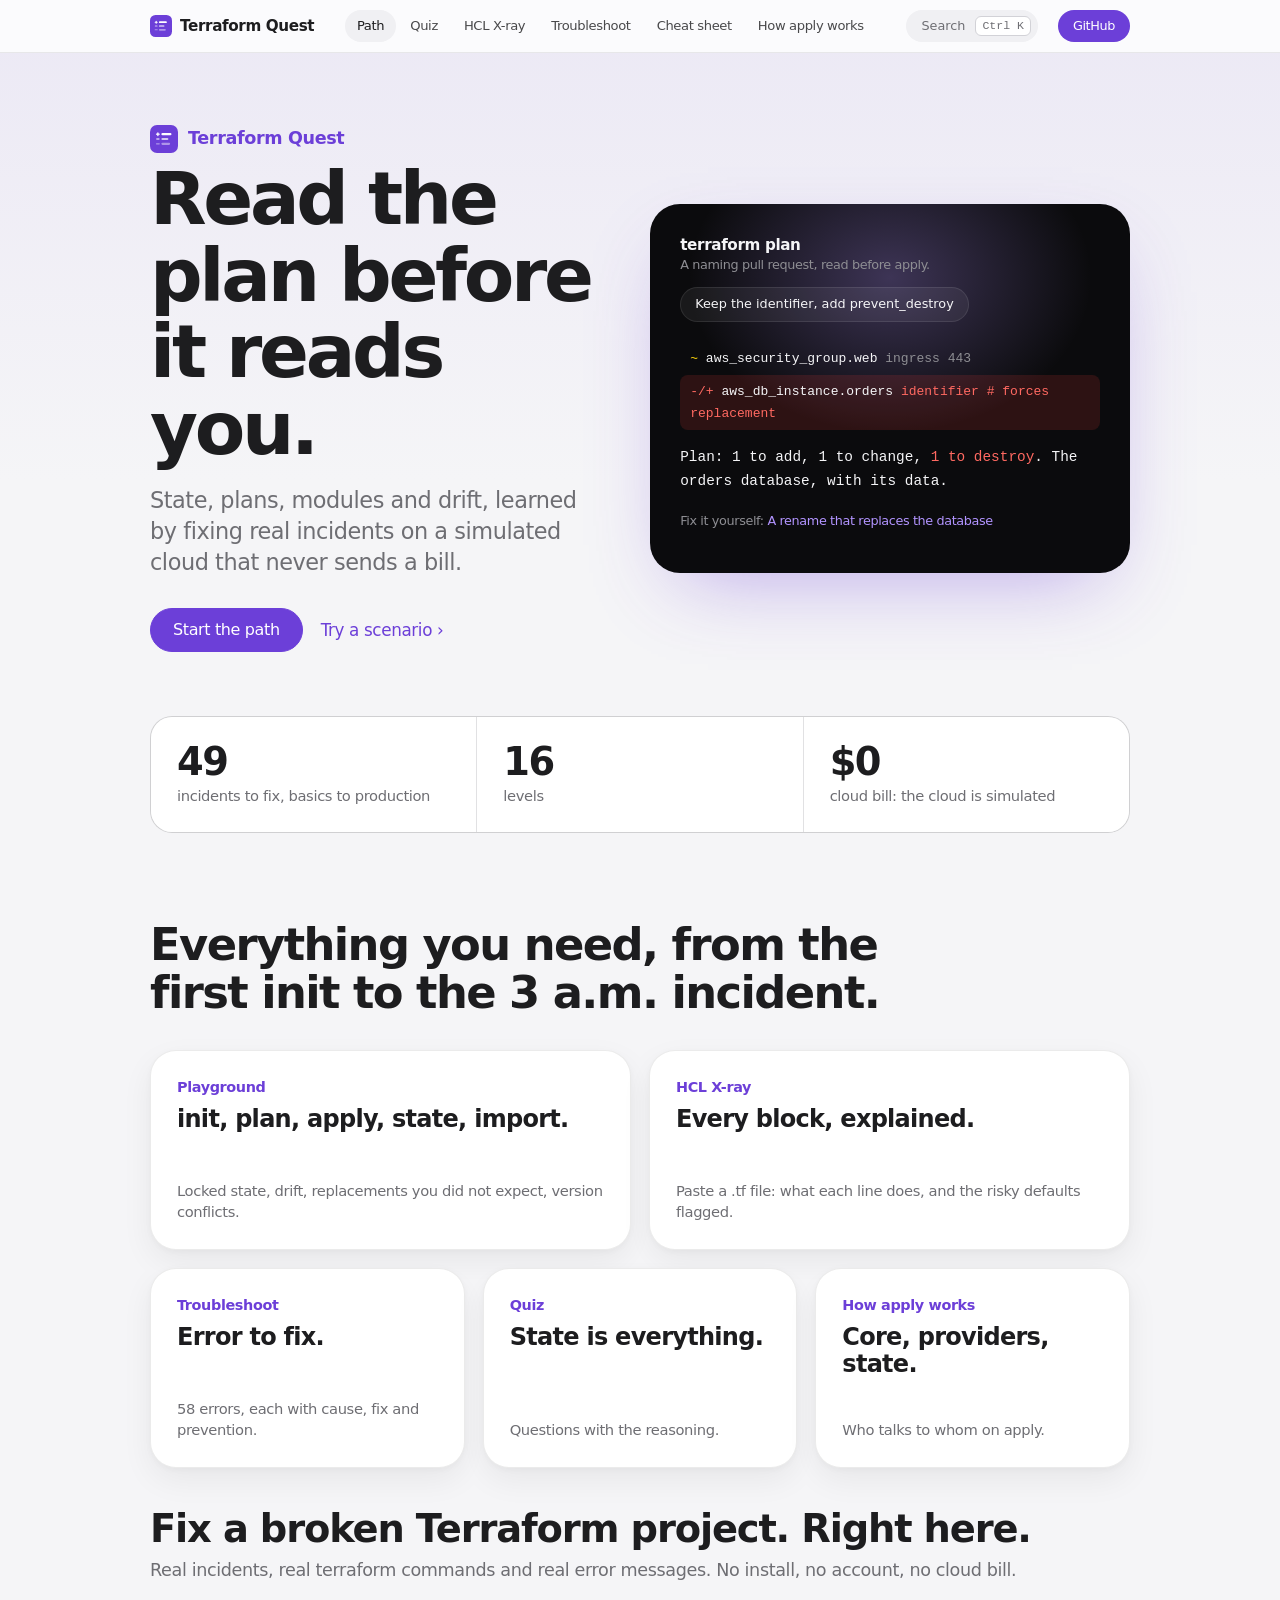
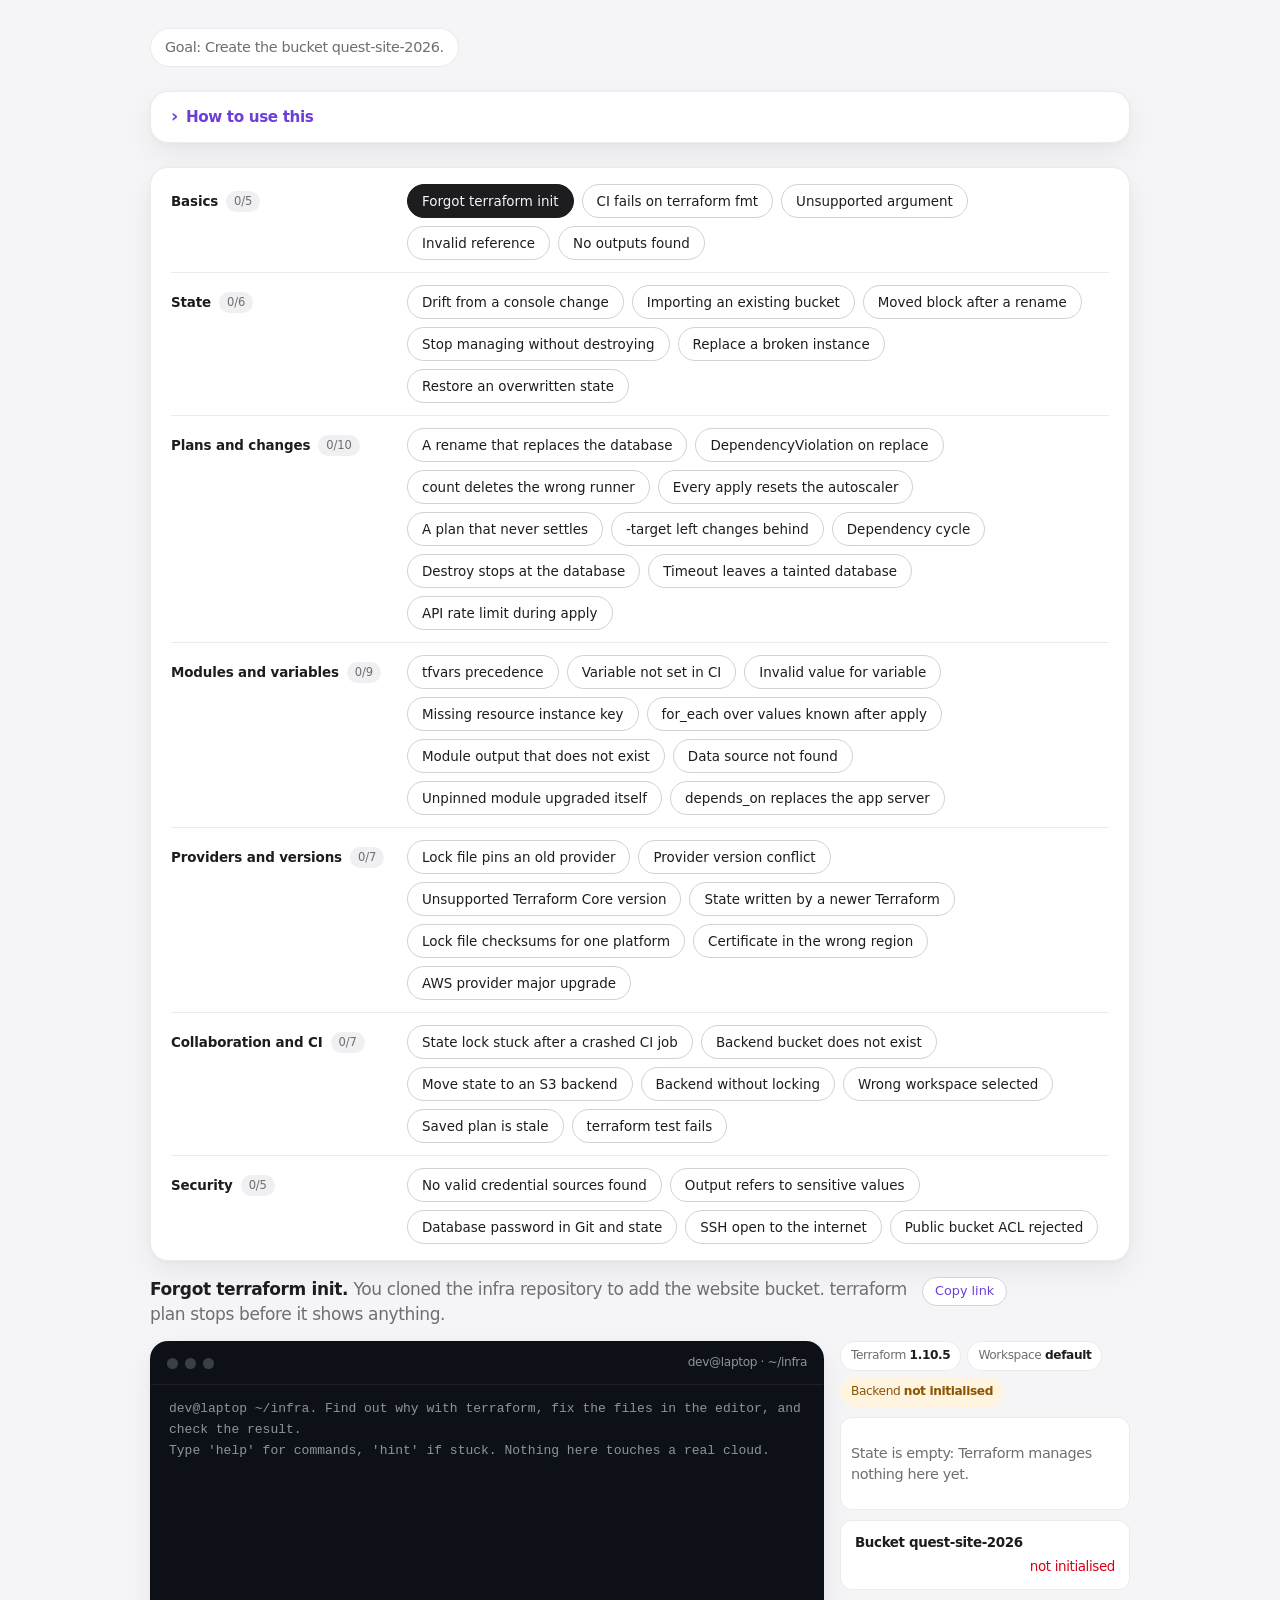
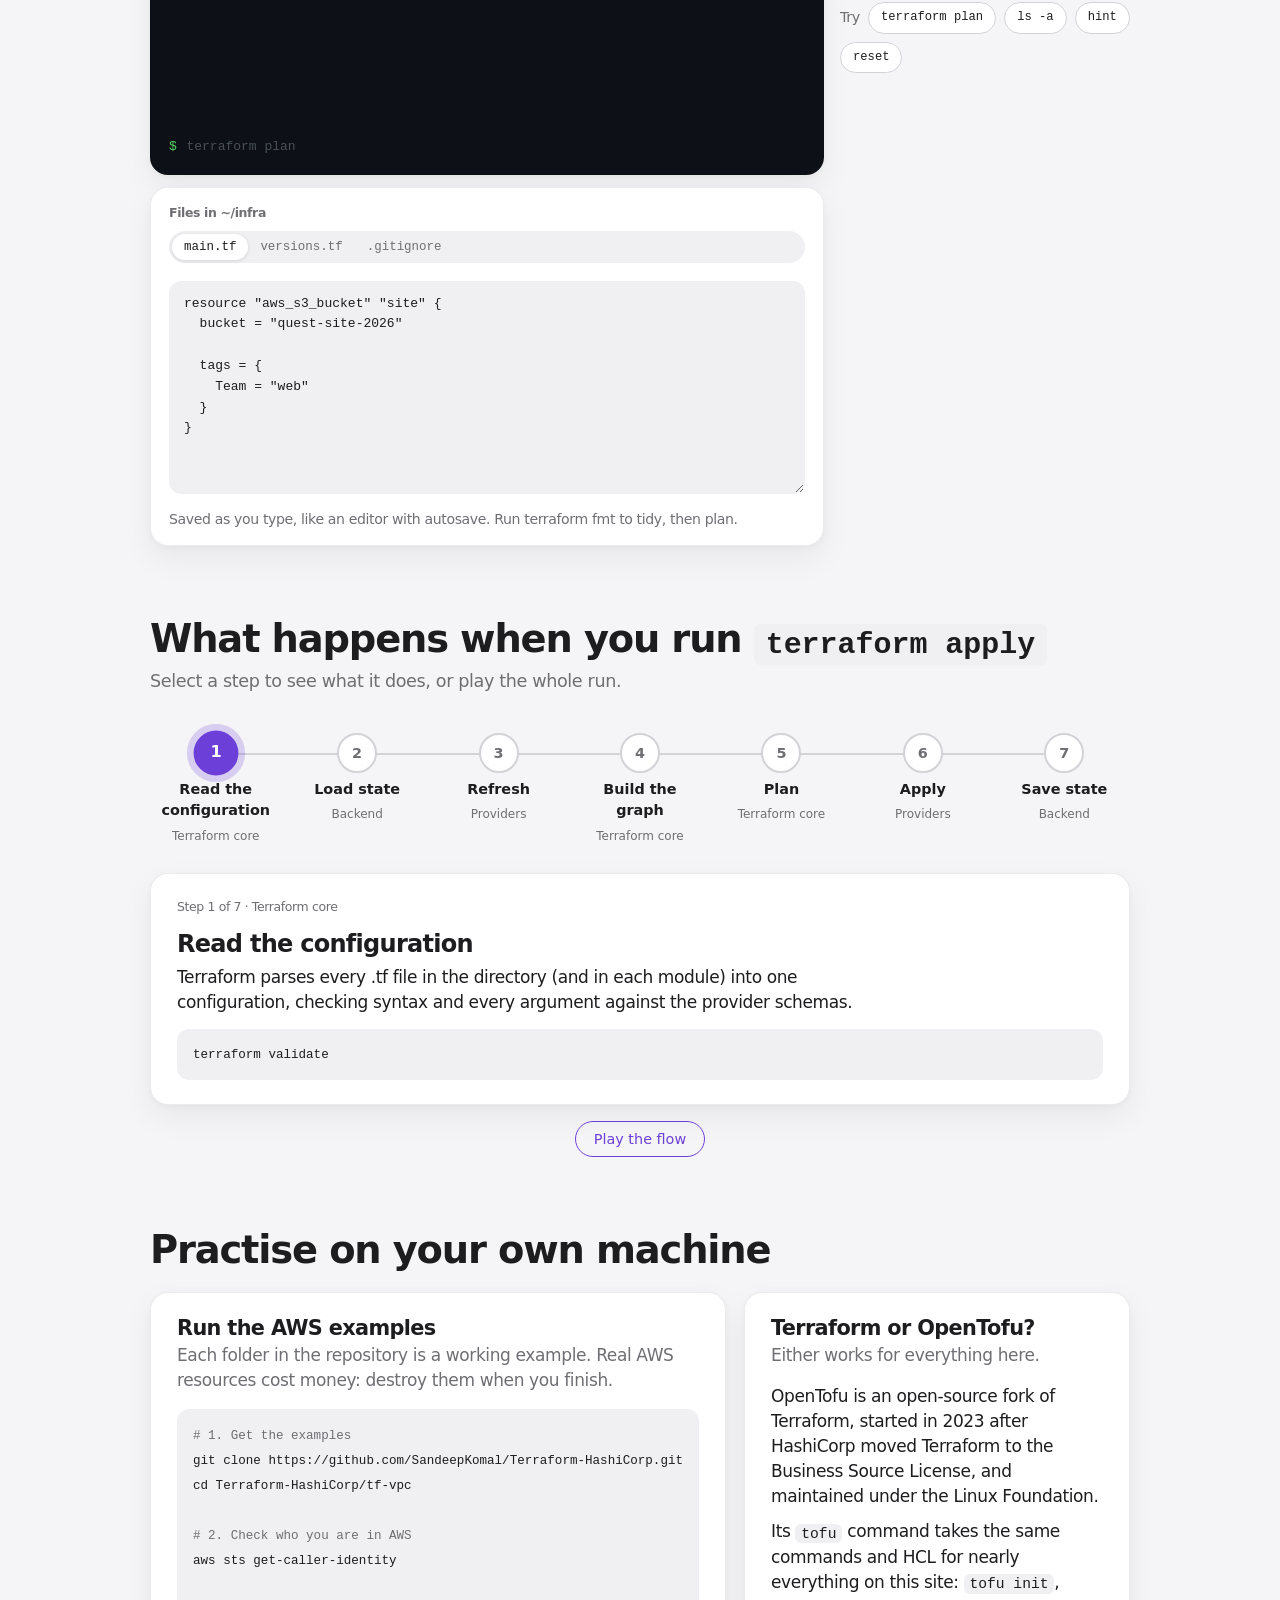
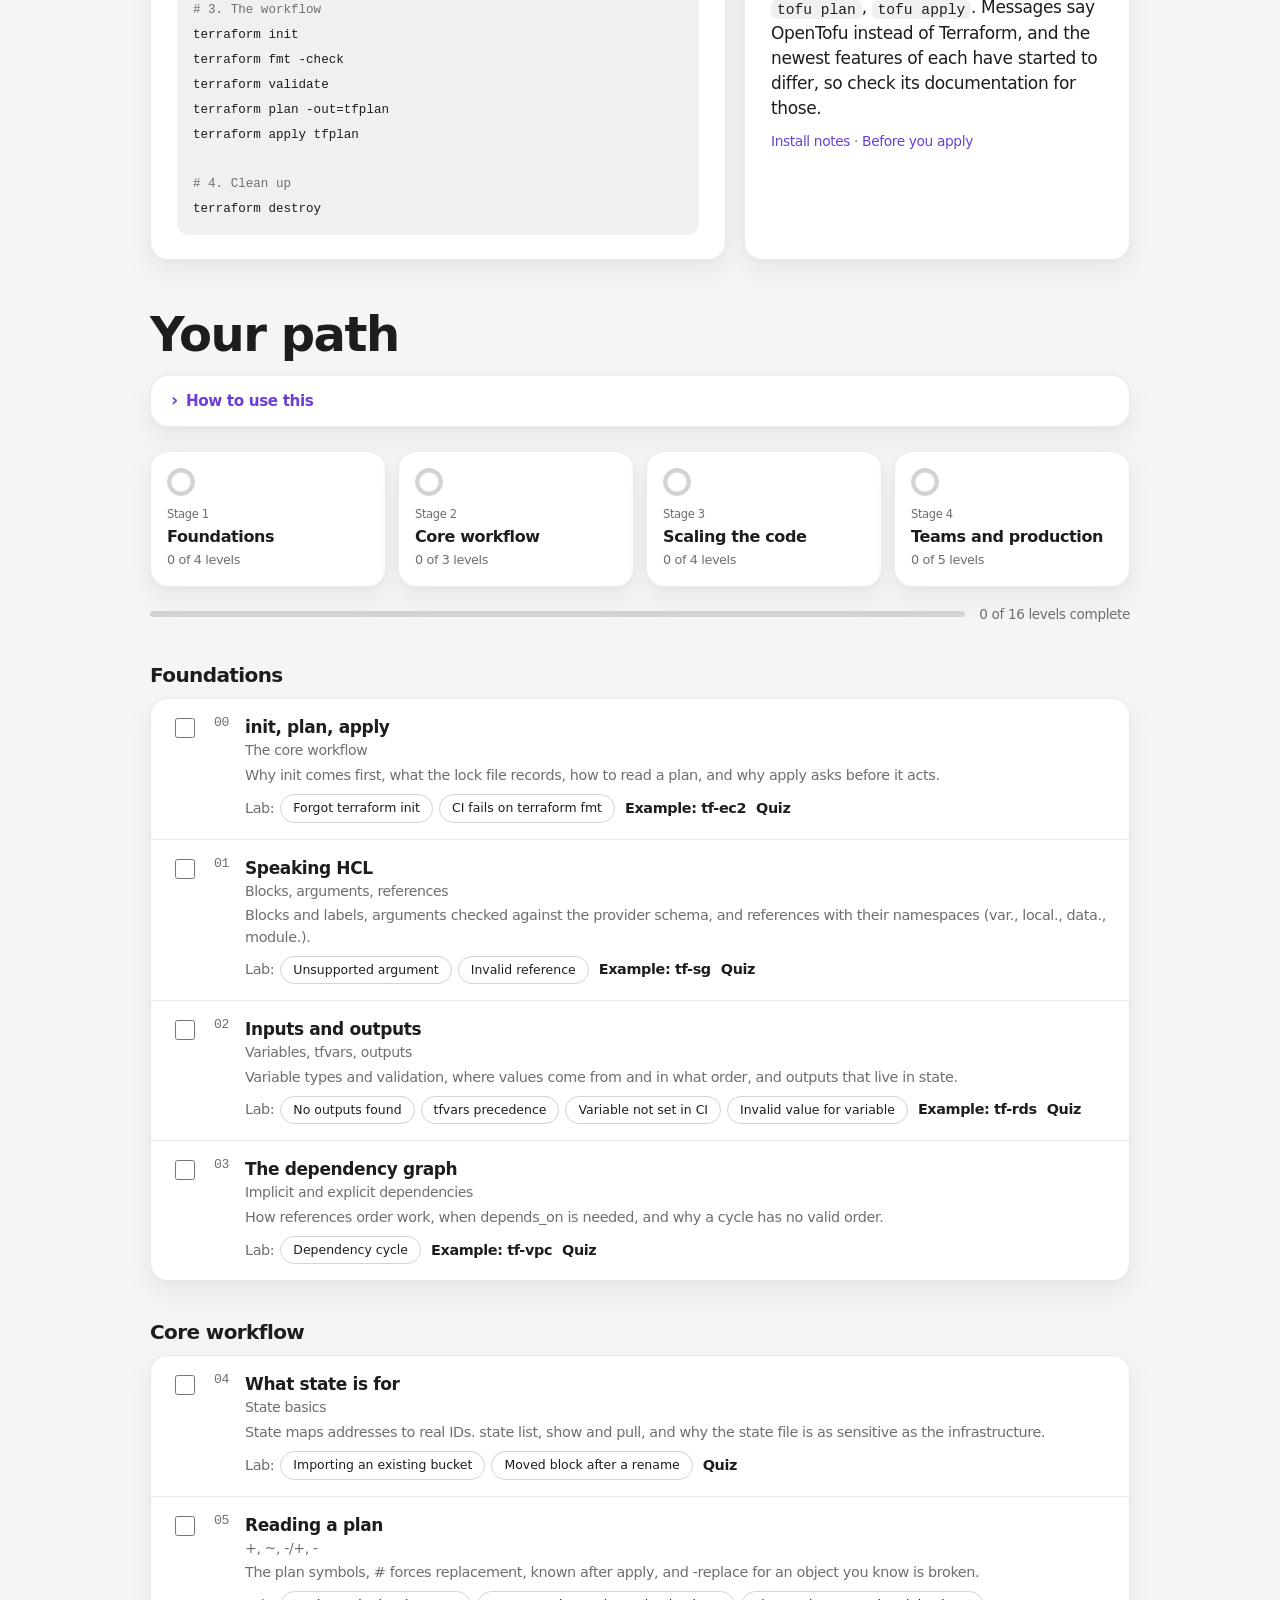
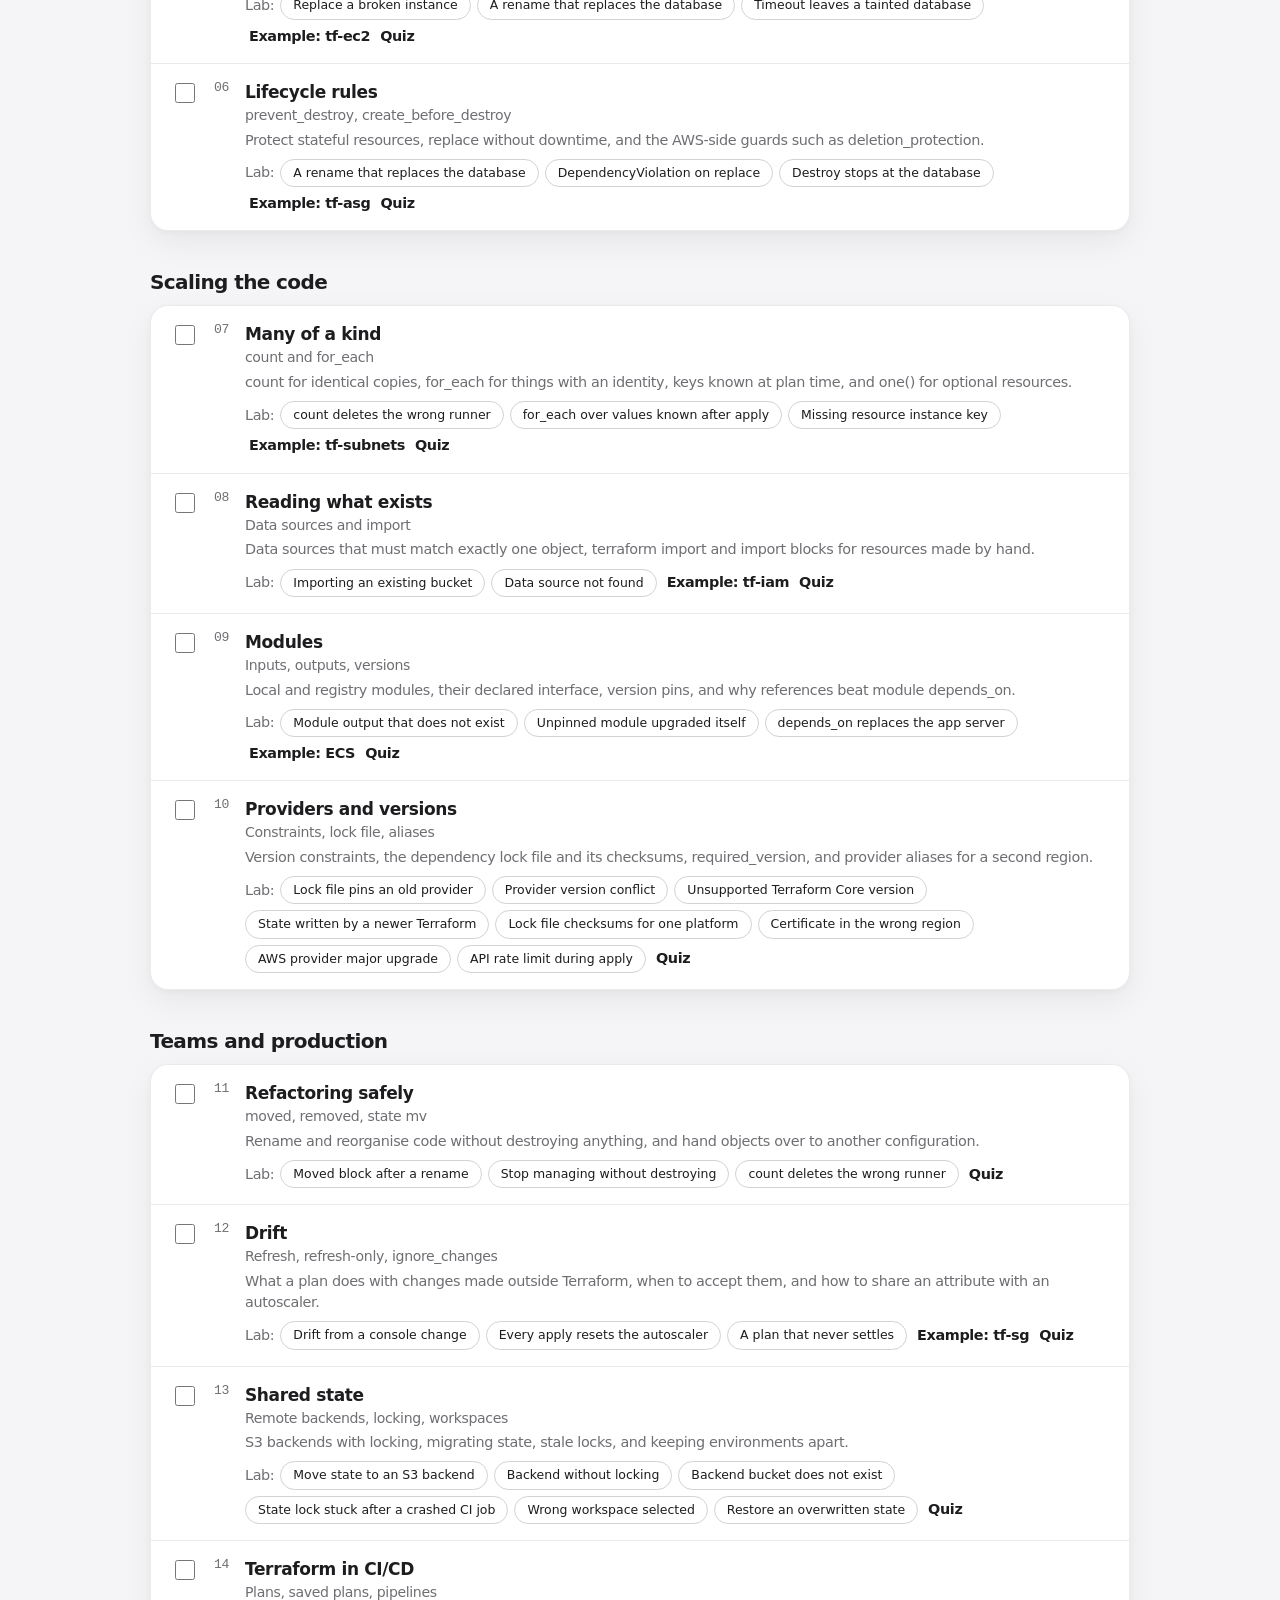
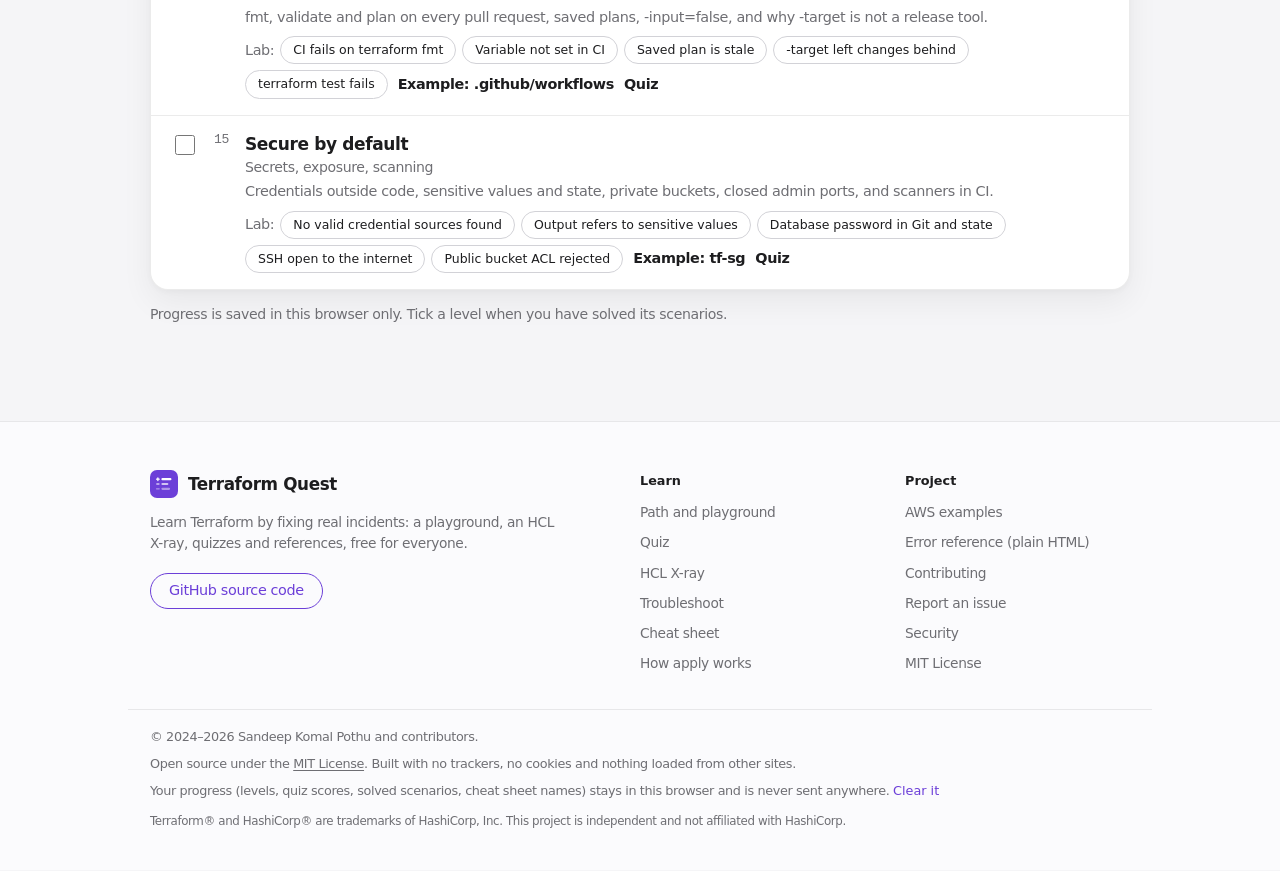
==== site/index.html @ 2a7e4e4a "Name the last section after what it shows The section explains how the tool runs, not a software arc" ====
<!doctype html>
<html lang="en">
<head>
  <meta charset="utf-8">
  <meta name="viewport" content="width=device-width, initial-scale=1">
  <meta http-equiv="Content-Security-Policy" content="default-src 'self'; script-src 'self'; style-src 'self'; img-src 'self' data:; connect-src 'none'; base-uri 'none'; form-action 'none'">
  <meta name="description" content="Learn Terraform by fixing it: 49 real incidents in a browser playground (state locks, drift, replacements, imports, modules, provider versions, security), an HCL X-ray, a troubleshooting reference for every common error, quizzes and a cheat sheet. Free, no account.">
  <meta property="og:type" content="website">
  <meta property="og:title" content="Terraform Quest: learn Terraform by fixing it">
  <meta property="og:description" content="Real Terraform incidents in your browser, an HCL X-ray, and a reference for every common Terraform error. Free and open source.">
  <meta property="og:url" content="https://sandeepkomal.github.io/Terraform-HashiCorp/">
  <link rel="canonical" href="https://sandeepkomal.github.io/Terraform-HashiCorp/">
  <title>Terraform Quest</title>
  <link rel="stylesheet" href="style.css">
  <link rel="icon" href="logo.svg" type="image/svg+xml">
</head>
<body>
  <a class="skip" href="#main">Skip to content</a>
  <header class="top">
    <div class="wrap top-inner">
      <a class="brand" href="#path" aria-label="Terraform Quest home">
        <img src="logo.svg" alt="" width="22" height="22">
        Terraform Quest
      </a>
      <nav aria-label="Sections">
        <a href="#path" data-tab="path">Path</a>
        <a href="#quiz" data-tab="quiz">Quiz</a>
        <a href="#xray" data-tab="xray">HCL X-ray</a>
        <a href="#doctor" data-tab="doctor">Troubleshoot</a>
        <a href="#cheats" data-tab="cheats">Cheat sheet</a>
        <a href="#arch" data-tab="arch">How apply works</a>
      </nav>
      <button type="button" class="kbd-btn" id="palette-open" aria-label="Search the site (Ctrl+K)"><span>Search</span><kbd id="palette-key">Ctrl K</kbd></button>
      <a class="gh" id="gh-link" href="#">GitHub</a>
    </div>
  </header>

  <main id="main" class="wrap">
    <section id="tab-path" class="tab">
      <div class="hero">
        <div class="hero-text">
          <p class="eyebrow"><img src="logo.svg" alt="" width="28" height="28">Terraform Quest</p>
          <h1>Read the plan before it reads you.</h1>
          <p class="sub">State, plans, modules and drift, learned by fixing real incidents on a simulated cloud that never sends a bill.</p>
          <div class="ctas">
            <a class="pill primary" href="#path-title" id="cta-path">Start the path</a>
            <a class="link-more" href="#play/noinit" id="cta-play">Try a scenario</a>
          </div>
        </div>
        <figure class="stage" id="signature" aria-label="A plan that would replace a database, and the fix"></figure>
      </div>
      <div class="stats" id="stats"></div>

      <section class="bento-block" aria-labelledby="bento-title">
        <h2 id="bento-title">Everything you need, from the first init to the 3 a.m. incident.</h2>
        <div class="bento" id="bento"></div>
      </section>

      <section class="playground" aria-labelledby="pg-title">
        <div class="pg-head">
          <div>
            <h2 id="pg-title" class="section-title">Fix a broken Terraform project. Right here.</h2>
            <p class="section-sub">Real incidents, real terraform commands and real error messages. No install, no account, no cloud bill.</p>
          </div>
          <p id="pg-goal" class="pg-goal" aria-live="polite"></p>
        </div>
        <div class="guide-slot" data-guide="playground"></div>
        <div class="pg-scenarios" id="pg-scenarios" role="group" aria-label="Scenario"></div>
        <div class="pg-title-row"><p class="pg-story" id="pg-story"></p><button type="button" class="copy-link" id="pg-copy">Copy link</button></div>
        <div class="pg-body">
          <div class="pg-main">
            <div class="pg-term" id="pg-term">
              <div class="pg-bar" aria-hidden="true"><span></span><span></span><span></span><em>dev@laptop · ~/infra</em></div>
              <div class="pg-out" id="pg-out" role="log" aria-live="polite" aria-label="Terminal output"></div>
              <form class="pg-form" id="pg-form" autocomplete="off">
                <span aria-hidden="true">$</span>
                <input id="pg-input" type="text" spellcheck="false" autocapitalize="off" aria-label="Type a terraform command" placeholder="terraform plan">
              </form>
            </div>
            <div class="pg-editor card" id="pg-editor" aria-label="Files"></div>
          </div>
          <div class="pg-side">
            <div class="pg-map" id="pg-map" aria-label="State and the real objects"></div>
            <div class="pg-try" id="pg-try"></div>
          </div>
        </div>
      </section>

      <section class="flow-block" aria-labelledby="flow-title">
        <h2 id="flow-title" class="section-title">What happens when you run <code>terraform apply</code></h2>
        <p class="section-sub">Select a step to see what it does, or play the whole run.</p>
        <ol id="flow" class="flow" aria-label="Apply flow"></ol>
        <div class="flow-detail card" id="flow-detail" aria-live="polite"></div>
        <div class="flow-controls">
          <button type="button" class="pill small-pill" id="flow-play">Play the flow</button>
        </div>
      </section>

      <section aria-labelledby="start-title" class="start-block">
        <h2 id="start-title" class="section-title">Practise on your own machine</h2>
        <div class="start-grid">
          <div class="card">
            <h3>Run the AWS examples</h3>
            <p class="muted">Each folder in the repository is a working example. Real AWS resources cost money: destroy them when you finish.</p>
            <pre class="start"><code><span class="cm"># 1. Get the examples</span>
git clone https://github.com/SandeepKomal/Terraform-HashiCorp.git
cd Terraform-HashiCorp/tf-vpc

<span class="cm"># 2. Check who you are in AWS</span>
aws sts get-caller-identity

<span class="cm"># 3. The workflow</span>
terraform init
terraform fmt -check
terraform validate
terraform plan -out=tfplan
terraform apply tfplan

<span class="cm"># 4. Clean up</span>
terraform destroy</code></pre>
          </div>
          <div class="card tofu">
            <h3>Terraform or OpenTofu?</h3>
            <p class="muted">Either works for everything here.</p>
            <p>OpenTofu is an open-source fork of Terraform, started in 2023 after HashiCorp moved Terraform to the Business Source License, and maintained under the Linux Foundation.</p>
            <p>Its <code>tofu</code> command takes the same commands and HCL for nearly everything on this site: <code>tofu init</code>, <code>tofu plan</code>, <code>tofu apply</code>. Messages say OpenTofu instead of Terraform, and the newest features of each have started to differ, so check its documentation for those.</p>
            <p class="start-note"><a data-repo="/blob/main/Terraform_installation.txt" href="#">Install notes</a> · <a data-repo="/blob/main/SECURITY.md" href="#">Before you apply</a></p>
          </div>
        </div>
      </section>

      <h2 class="section-title" id="path-title">Your path</h2>
      <div class="guide-slot" data-guide="path"></div>
      <div class="stages" id="stages" role="list"></div>
      <div class="progress-row">
        <div class="bar" role="progressbar" aria-label="Levels complete" aria-valuemin="0" aria-valuemax="16" id="bar"><span id="bar-fill"></span></div>
        <span id="bar-text"></span>
      </div>
      <div id="levels"></div>
      <p class="note">Progress is saved in this browser only. Tick a level when you have solved its scenarios.</p>
    </section>

    <section id="tab-quiz" class="tab" hidden>
      <h2>Quiz</h2>
      <p class="lede">Scenario questions for every level, from the first init to production. You see right or wrong as soon as you answer, with the reasoning.</p>
      <div class="guide-slot" data-guide="quiz"></div>
      <label class="field">Practise
        <select id="quiz-level"></select>
      </label>
      <button type="button" class="pill small-pill quiz-again" id="quiz-again">Start again with new order</button>
      <div id="quiz-list"></div>
    </section>

    <section id="tab-xray" class="tab" hidden>
      <h2>HCL X-ray</h2>
      <p class="lede">Paste a .tf file to see what every block and argument does, which settings are risky, and what is missing. Or open one of this repository's own.</p>
      <div class="guide-slot" data-guide="xray"></div>
      <div class="seg" id="xray-pick" role="tablist" aria-label="File"></div>
      <div class="xray-paste card" id="xray-edit" hidden>
        <label for="xray-input" class="xray-paste-label">Paste a .tf file</label>
        <textarea id="xray-input" rows="12" spellcheck="false" autocapitalize="off" placeholder="resource &quot;aws_s3_bucket&quot; &quot;logs&quot; {&#10;  bucket = &quot;my-logs&quot;&#10;}"></textarea>
        <p id="xray-error" class="xray-warn" hidden></p>
        <div class="xray-paste-actions">
          <button type="button" class="pill primary small-pill" id="xray-go">Explain</button>
          <button type="button" class="pill small-pill" id="xray-example">Load an example</button>
          <span class="note">Ctrl+Enter explains. Everything stays in your browser; do not paste real secrets.</span>
        </div>
      </div>
      <div class="xray-paste card" id="xray-result" hidden>
        <div class="xray-result-bar">
          <div>
            <p class="xray-result-title" id="xray-summary"></p>
            <p class="note">Select any line to see what it does. Lines marked in amber are worth a second look.</p>
          </div>
          <div class="xray-result-actions" id="xray-actions">
            <button type="button" class="pill small-pill" id="xray-edit-btn">Edit</button>
            <button type="button" class="pill small-pill" id="xray-clear">Clear</button>
          </div>
        </div>
        <div id="xray-review" aria-live="polite"></div>
      </div>
      <div class="xray" id="xray-view" hidden>
        <ol id="xray-lines" class="code" aria-label="File lines"></ol>
        <aside id="xray-note" class="card" aria-live="polite"><p class="muted">Pick a line on the left.</p></aside>
      </div>
    </section>

    <section id="tab-doctor" class="tab" hidden>
      <h2>Troubleshooting reference</h2>
      <p class="lede">Paste the error Terraform printed, or search by word. Each entry gives the exact message, what it means, the causes, how to confirm, the fix, how to prevent it, and a scenario to practise in.</p>
      <div class="guide-slot" data-guide="doctor"></div>
      <label class="doctor-search">Paste an error, or search symptoms and words
        <textarea id="doctor-q" rows="2" spellcheck="false" autocapitalize="off" placeholder="Error: Error acquiring the state lock"></textarea>
      </label>
      <div id="doctor-hits" class="doctor-hits"></div>
      <div id="doctor-list" class="doctor-groups"></div>
      <div id="doctor-out"></div>
      <p class="note">A plain version of this reference, readable without JavaScript: <a href="problems.html">problems.html</a>.</p>
    </section>

    <section id="tab-cheats" class="tab" hidden>
      <h2>Cheat sheet</h2>
      <p class="lede">The commands people use every day. Try runs a command in the playground, opening the scenario it needs. Lab marks the ones that need a real installation or account.</p>
      <div class="guide-slot" data-guide="cheats"></div>
      <div class="cheat-tools">
        <label class="field">Search
          <input id="cheat-q" type="search" placeholder="state, import, lock, workspace..." autocomplete="off">
        </label>
        <details class="cheat-fill-box" id="cheat-fill-box">
          <summary>Fill in your own names</summary>
          <div class="cheat-fill" id="cheat-fill"></div>
        </details>
      </div>
      <div id="cheat-out"></div>
    </section>

    <section id="tab-arch" class="tab" hidden>
      <h2>What happens on terraform apply</h2>
      <p class="lede">What runs where when you type <code>terraform apply</code>: the CLI and core, providers, the registry and lock file, state, the backend and its lock, and the cloud. Point at a component, or tab to it, to read about it.</p>
      <div class="arch" id="arch"></div>
    </section>
  </main>

  <footer class="foot">
    <div class="wrap foot-grid">
      <div class="foot-brand">
        <a class="brand" href="#path">
          <img src="logo.svg" alt="" width="28" height="28">
          Terraform Quest
        </a>
        <p>Learn Terraform by fixing real incidents: a playground, an HCL X-ray, quizzes and references, free for everyone.</p>
        <a class="pill small-pill foot-gh" data-repo="" href="#">GitHub source code</a>
      </div>
      <nav class="foot-col" aria-label="Learn">
        <h2>Learn</h2>
        <a href="#path">Path and playground</a>
        <a href="#quiz">Quiz</a>
        <a href="#xray">HCL X-ray</a>
        <a href="#doctor">Troubleshoot</a>
        <a href="#cheats">Cheat sheet</a>
        <a href="#arch">How apply works</a>
      </nav>
      <nav class="foot-col" aria-label="Project">
        <h2>Project</h2>
        <a data-repo="#readme" href="#">AWS examples</a>
        <a href="problems.html">Error reference (plain HTML)</a>
        <a data-repo="/blob/main/CONTRIBUTING.md" href="#">Contributing</a>
        <a data-repo="/issues" href="#">Report an issue</a>
        <a data-repo="/blob/main/SECURITY.md" href="#">Security</a>
        <a data-repo="/blob/main/LICENSE" href="#">MIT License</a>
      </nav>
    </div>
    <div class="wrap foot-base">
      <p>© 2024–2026 Sandeep Komal Pothu and contributors.</p>
      <p>Open source under the <a data-repo="/blob/main/LICENSE" href="#">MIT License</a>. Built with no trackers, no cookies and nothing loaded from other sites.</p>
      <p>Your progress (levels, quiz scores, solved scenarios, cheat sheet names) stays in this browser and is never sent anywhere. <button type="button" class="link-btn" id="forget">Clear it</button></p>
      <p class="foot-tm">Terraform® and HashiCorp® are trademarks of HashiCorp, Inc. This project is independent and not affiliated with HashiCorp.</p>
    </div>
  </footer>

  <dialog id="palette" class="palette" aria-label="Search">
    <input id="palette-input" type="text" placeholder="Jump to a level, scenario, error or section" autocomplete="off" aria-controls="palette-list">
    <ul id="palette-list" role="listbox"></ul>
    <p class="palette-foot muted"><kbd>↑</kbd> <kbd>↓</kbd> to move · <kbd>Enter</kbd> to open · <kbd>Esc</kbd> to close</p>
  </dialog>

  <script src="hcl.js"></script>
  <script src="data.js"></script>
  <script src="quiz-bank.js"></script>
  <script src="app.js"></script>
  <script src="playground.js"></script>
  <script src="xray.js"></script>
  <script src="architecture.js"></script>
</body>
</html>
---- site/style.css ----
/* Terraform Quest. Calm, product-page styling: system font, solid surfaces,
   hairline borders, generous space, and one accent (violet). */
:root {
  --bg: #f5f5f7;
  --surface: #ffffff;
  --surface-2: #fbfbfd;
  --text: #1d1d1f;
  --muted: #6e6e73;
  --line: #d2d2d7;
  --hair: rgba(0, 0, 0, .08);
  --accent: #6c3fd8;
  --accent-hover: #5b31c2;
  --accent-soft: #f0ebfd;
  --on-accent: #ffffff;
  --accent-2: #b294ff;
  --stage: #0b0b0d;
  --stage-text: #f5f5f7;
  --stage-muted: #8e8e93;
  --stage-line: rgba(255, 255, 255, .09);
  --ok: #1d8a3a;
  --ok-soft: #e9f6ec;
  --bad: #d70015;
  --bad-soft: #fdecee;
  --warn: #c77700;
  --warn-text: #8a5300;
  --warn-soft: #fff4e0;
  --code-bg: #f0f0f3;
  --nav: #fbfbfd;
  --shadow: 0 2px 8px rgba(0, 0, 0, .04), 0 12px 32px rgba(0, 0, 0, .06);
  --radius: 18px;
  --radius-sm: 12px;
  --ease: cubic-bezier(.28, .11, .32, 1);
  --dur-fast: .15s;
  --dur: .24s;
  color-scheme: light dark;
}
@media (prefers-color-scheme: dark) {
  :root {
    --bg: #000000;
    --surface: #1c1c1e;
    --surface-2: #161617;
    --text: #f5f5f7;
    --muted: #a1a1a6;
    --line: #424245;
    --hair: rgba(255, 255, 255, .1);
    --accent: #b294ff;
    --accent-hover: #c4adff;
    --accent-soft: #241a3d;
    --on-accent: #000000;
    --ok: #30d158;
    --ok-soft: #0f2e18;
    --bad: #ff6961;
    --bad-soft: #3a1414;
    --warn: #ffb340;
    --warn-text: #ffcc80;
    --warn-soft: #3a2a0c;
    --code-bg: #2c2c2e;
    --nav: #111113;
    --shadow: none;
  }
}

* { box-sizing: border-box; }
html { -webkit-text-size-adjust: 100%; scroll-padding-top: 96px; }
body {
  margin: 0;
  /* A soft tint of the accent at the top of the page. */
  background: linear-gradient(180deg, color-mix(in srgb, var(--accent) 7%, var(--bg)), var(--bg)) top / 100% 480px no-repeat, var(--bg);
  color: var(--text);
  font: 17px/1.47 -apple-system, BlinkMacSystemFont, "SF Pro Text", "Helvetica Neue", "Segoe UI", system-ui, sans-serif;
  letter-spacing: -.022em;
  -webkit-font-smoothing: antialiased;
}
a { color: var(--accent); text-decoration: none; }
a:hover { text-decoration: underline; }
code, pre { font-family: "SF Mono", ui-monospace, Menlo, Consolas, monospace; font-size: .86em; letter-spacing: 0; }
:not(pre) > code { background: var(--code-bg); padding: .12em .4em; border-radius: 6px; }
pre { background: var(--code-bg); padding: 14px 16px; border-radius: var(--radius-sm); overflow-x: auto; margin: 0; line-height: 1.6; }
h1, h2, h3, h4 { letter-spacing: -.03em; line-height: 1.1; }
:focus-visible { outline: 3px solid var(--accent); outline-offset: 3px; border-radius: 8px; }

.wrap { max-width: 1024px; margin: 0 auto; padding: 0 22px; }
.skip { position: absolute; left: -9999px; }
.skip:focus { left: 16px; top: 8px; background: var(--surface); padding: 6px 10px; z-index: 30; }
.muted { color: var(--muted); }
.note { color: var(--muted); font-size: .88rem; }
.lede { color: var(--muted); font-size: 1.15rem; margin: -6px 0 24px; max-width: 680px; }

/* Navigation */
.top {
  position: sticky; top: 0; z-index: 20; background: var(--nav);
  border-bottom: 1px solid var(--hair);
}
.top-inner { display: flex; align-items: center; gap: 20px; height: 52px; }
.brand { display: flex; align-items: center; gap: 8px; font-weight: 600; font-size: .95rem; color: var(--text); white-space: nowrap; }
.brand:hover { text-decoration: none; }
.brand img { display: block; width: 22px; height: 22px; }
.top nav { display: flex; gap: 2px; overflow-x: auto; flex: 1; justify-content: center; scrollbar-width: none; }
.top nav a { color: var(--text); opacity: .8; padding: 6px 12px; border-radius: 99px; white-space: nowrap; font-size: .82rem; transition: opacity .2s, background .2s; }
.top nav a:hover { opacity: 1; text-decoration: none; }
.top nav a[aria-current="page"] { opacity: 1; background: var(--code-bg); font-weight: 500; }
.gh {
  display: inline-flex; align-items: center; font-size: .8rem; font-weight: 500; color: var(--on-accent);
  background: var(--accent); border: 1px solid transparent; border-radius: 99px; padding: 6px 14px; transition: background .2s;
}
.gh:hover { background: var(--accent-hover); color: var(--on-accent); text-decoration: none; }

main { padding-top: 8px; padding-bottom: 64px; min-height: 70vh; }
.tab > h2 { font-size: clamp(2rem, 4.5vw, 3rem); font-weight: 700; margin: 48px 0 14px; }

.pill {
  display: inline-flex; align-items: center; justify-content: center; gap: 6px; min-height: 44px; padding: 0 22px;
  border-radius: 99px; font: inherit; font-size: 1rem; color: var(--accent); background: transparent;
  border: 1px solid var(--accent); cursor: pointer; transition: background .2s var(--ease), color .2s var(--ease), transform .2s var(--ease);
}
.pill:hover { text-decoration: none; background: var(--accent-soft); }
.pill:active { transform: scale(.98); }
.pill.primary { background: var(--accent); color: var(--on-accent); }
.pill.primary:hover { background: var(--accent-hover); }
.small-pill { min-height: 36px; padding: 0 18px; font-size: .9rem; }

.section-title { font-size: clamp(1.7rem, 3.5vw, 2.4rem); font-weight: 700; margin: 72px 0 8px; }
.section-title code { font-size: .78em; }
.section-sub { color: var(--muted); font-size: 1.1rem; margin: 0 0 24px; }

/* Request flow */
.flow-block { margin-top: 24px; }
.flow { list-style: none; padding: 0; margin: 0 0 16px; display: grid; grid-template-columns: repeat(7, minmax(0, 1fr)); gap: 10px; position: relative; }
.flow::before { content: ""; position: absolute; left: 7%; right: 7%; top: 34px; height: 2px; background: var(--line); z-index: 0; }
.step { position: relative; z-index: 1; }
.step button {
  width: 100%; display: flex; flex-direction: column; align-items: center; gap: 6px; padding: 14px 6px 12px;
  font: inherit; color: var(--text); background: transparent; border: 0; border-radius: var(--radius-sm); cursor: pointer;
  transition: background .25s var(--ease);
}
.step button:hover { background: var(--surface); }
.step .dot {
  width: 40px; height: 40px; border-radius: 50%; display: grid; place-items: center; font-weight: 600; font-size: .9rem;
  background: var(--surface); color: var(--muted); border: 2px solid var(--line);
  transition: background .35s var(--ease), border-color .35s var(--ease), color .35s var(--ease), transform .35s var(--ease), box-shadow .35s var(--ease);
}
.step.past .dot { border-color: var(--accent); color: var(--accent); }
.step.on .dot { background: var(--accent); border-color: var(--accent); color: #fff; transform: scale(1.12); box-shadow: 0 0 0 6px color-mix(in srgb, var(--accent) 22%, transparent); }
.step-name { font-weight: 600; font-size: .9rem; text-align: center; }
.step-role { font-size: .75rem; color: var(--muted); text-align: center; }
.flow-detail { min-height: 196px; }
.flow-detail h3 { font-size: 1.5rem; margin: 2px 0 8px; }
.flow-detail p { margin: 0 0 14px; max-width: 720px; }
.flow-controls { display: flex; justify-content: center; margin-top: 16px; }

/* Start */
.start-grid { display: grid; grid-template-columns: 1fr 1fr; gap: 18px; margin-top: 20px; }
.start-grid h3 { font-size: 1.3rem; margin: 0 0 4px; }
.start-grid .muted { margin: 0 0 16px; }
pre.start { line-height: 1.7; }
pre.start .cm { color: var(--muted); font-style: normal; }
.start-note { margin: 14px 0 0; font-size: .86rem; line-height: 1.5; color: var(--muted); }
.start-note strong { color: var(--text); font-weight: 600; }
.start-note code { font-size: .82rem; background: var(--code-bg); border-radius: 6px; padding: 1px 6px; }

/* Stages */
.stages { display: grid; grid-template-columns: repeat(4, minmax(0, 1fr)); gap: 12px; margin: 22px 0 18px; }
.stage-card {
  display: flex; flex-direction: column; gap: 2px; padding: 16px; border-radius: var(--radius); background: var(--surface);
  color: var(--text); box-shadow: var(--shadow); border: 1px solid var(--hair); transition: transform .25s var(--ease);
}
.stage-card:hover { text-decoration: none; transform: translateY(-2px); }
.stage-card strong { font-size: 1rem; }
.stage-card .muted { font-size: .8rem; }
.stage-num { font-size: .72rem; color: var(--muted); }
.ring {
  --p: 0; width: 28px; height: 28px; border-radius: 50%; margin-bottom: 8px;
  background: conic-gradient(var(--accent) calc(var(--p) * 1%), var(--line) 0);
  -webkit-mask: radial-gradient(circle, transparent 9px, #000 10px); mask: radial-gradient(circle, transparent 9px, #000 10px);
}
.stage-card.complete .ring { background: var(--ok); }

.progress-row { display: flex; align-items: center; gap: 14px; margin: 6px 0 8px; }
.bar { flex: 1; height: 6px; background: var(--line); border-radius: 99px; overflow: hidden; }
.bar span { display: block; height: 100%; width: 0; background: var(--accent); border-radius: 99px; transition: width .5s var(--ease); }
#bar-text { color: var(--muted); font-size: .85rem; white-space: nowrap; }

/* Levels */
.stage-title { font-size: 1.25rem; font-weight: 700; margin: 40px 0 12px; }
.levels { list-style: none; padding: 0; margin: 0; background: var(--surface); border-radius: var(--radius); box-shadow: var(--shadow); border: 1px solid var(--hair); overflow: hidden; }
.level { display: grid; grid-template-columns: auto auto 1fr auto; align-items: center; gap: 16px; padding: 16px 20px; border-top: 1px solid var(--hair); transition: background .2s; }
.level:first-child { border-top: 0; }
.level:hover { background: var(--surface-2); }
.level input { width: 20px; height: 20px; accent-color: var(--ok); }
.level .num { font: .82rem "SF Mono", ui-monospace, Menlo, monospace; color: var(--muted); }
.level .what { display: flex; flex-direction: column; min-width: 0; }
.level .what a { font-weight: 600; color: var(--text); }
.level.done .what a { color: var(--muted); }
.level .topic { color: var(--muted); font-size: .88rem; }
.level .actions { display: flex; gap: 14px; align-items: center; }
.small { font-size: .9rem; }
.cmd { font-size: .78rem; }

/* Cards and forms */
.card { background: var(--surface); border-radius: var(--radius); box-shadow: var(--shadow); border: 1px solid var(--hair); padding: 24px 26px; }
.field { display: flex; flex-direction: column; gap: 6px; font-size: .9rem; color: var(--muted); max-width: 560px; margin-bottom: 22px; }
select, input[type="search"] {
  font: inherit; color: var(--text); background: var(--surface); border: 1px solid var(--line);
  border-radius: var(--radius-sm); padding: 11px 14px; transition: border-color .2s;
}
select:focus, input[type="search"]:focus { border-color: var(--accent); outline: none; box-shadow: 0 0 0 4px var(--accent-soft); }

/* Quiz */
.score {
  position: sticky; top: 60px; z-index: 5; background: var(--surface); box-shadow: var(--shadow);
  border: 1px solid var(--hair); border-radius: var(--radius); padding: 14px 20px; margin-bottom: 18px; display: grid; gap: 10px;
}
.score .meter { display: block; height: 6px; background: var(--line); border-radius: 99px; overflow: hidden; }
.score .fill { display: block; height: 100%; width: 0; background: var(--accent); transition: width .35s var(--ease); }
.score .result { margin: 0; }
.linkish { font: inherit; color: var(--accent); background: none; border: 0; padding: 0; cursor: pointer; }
.linkish:hover { text-decoration: underline; }
.question { margin-bottom: 16px; }
.question h3 { font-size: 1.15rem; margin: 0 0 16px; font-weight: 600; line-height: 1.35; letter-spacing: -.02em; }
.tag { margin: 0 0 6px; font-size: .78rem; color: var(--muted); font-weight: 500; }
.options { display: grid; gap: 10px; }
.opt {
  font: inherit; font-size: 1rem; text-align: left; color: var(--text); background: var(--surface-2);
  border: 1px solid var(--line); border-radius: var(--radius-sm); padding: 13px 16px; cursor: pointer;
  transition: border-color .2s var(--ease), background .2s var(--ease), transform .15s var(--ease);
}
.opt:hover:not(:disabled) { border-color: var(--accent); background: var(--surface); }
.opt:active:not(:disabled) { transform: scale(.995); }
.opt:disabled { cursor: default; }
.opt.right { border-color: var(--ok); background: var(--ok-soft); }
.opt.right::before { content: "✓  "; color: var(--ok); font-weight: 700; }
.opt.wrong { border-color: var(--bad); background: var(--bad-soft); }
.opt.wrong::before { content: "✕  "; color: var(--bad); font-weight: 700; }
.opt:disabled:not(.right):not(.wrong) { opacity: .55; }
.feedback { margin: 14px 0 0; line-height: 1.5; }
.feedback:empty { display: none; }
.feedback.ok strong { color: var(--ok); }
.feedback.bad strong { color: var(--bad); }

/* YAML X-ray */
.seg { display: inline-flex; background: var(--code-bg); border-radius: 99px; padding: 3px; margin-bottom: 18px; flex-wrap: wrap; }
.seg button { font: inherit; font-size: .9rem; border: 0; background: transparent; color: var(--muted); padding: 7px 18px; border-radius: 99px; cursor: pointer; transition: background .2s, color .2s; }
.seg button[aria-selected="true"] { background: var(--surface); color: var(--text); box-shadow: 0 1px 4px rgba(0, 0, 0, .12); }
.xray { display: grid; grid-template-columns: minmax(0, 1.3fr) minmax(0, 1fr); gap: 18px; align-items: start; }
.code { list-style: none; margin: 0; padding: 10px 0; background: var(--surface); border: 1px solid var(--hair); box-shadow: var(--shadow); border-radius: var(--radius); overflow-x: auto; counter-reset: ln; }
.code li { counter-increment: ln; display: flex; }
.code li::before { content: counter(ln); width: 38px; flex: none; text-align: right; padding-right: 12px; color: var(--muted); font: .78rem/2.1 "SF Mono", ui-monospace, Menlo, monospace; opacity: .6; }
.line {
  flex: 1; text-align: left; border: 0; background: transparent; color: var(--text);
  font: .85rem/2.1 "SF Mono", ui-monospace, Menlo, Consolas, monospace; white-space: pre; padding: 0 14px 0 4px; cursor: pointer; border-radius: 6px;
  transition: background .15s;
}
.line:hover { background: var(--accent-soft); }
.line.on { background: var(--accent-soft); box-shadow: inset 3px 0 0 var(--accent); }
#xray-note { position: sticky; top: 72px; }
.line.blank { cursor: default; }
.line.blank:hover { background: none; }
.line.warn { box-shadow: inset 3px 0 0 var(--warn); }
.line.unknown { color: var(--muted); }
.xray-warn { color: var(--warn-text); background: var(--warn-soft); padding: 8px 12px; border-radius: 10px; font-size: .92rem; }
.xray-paste { margin-bottom: 18px; }
.xray-paste-label { display: block; font-weight: 600; margin-bottom: 8px; }
#xray-input {
  width: 100%; font: .86rem/1.6 "SF Mono", ui-monospace, Menlo, Consolas, monospace; letter-spacing: 0; color: var(--text);
  background: var(--code-bg); border: 1px solid transparent; border-radius: var(--radius-sm); padding: 12px 14px; resize: vertical;
}
#xray-input:focus { outline: none; border-color: var(--accent); }
.xray-paste-actions { display: flex; flex-wrap: wrap; align-items: center; gap: 10px 14px; margin-top: 12px; }
.xray-paste { scroll-margin-top: 72px; }
.xray[hidden] { display: none; }
#xray-error { margin: 12px 0 0; }
.xray-result-bar { display: flex; flex-wrap: wrap; align-items: center; justify-content: space-between; gap: 12px 18px; }
.xray-result-bar .note { margin: 2px 0 0; }
.xray-result-title { margin: 0; font-weight: 600; font-size: 1.02rem; }
.xray-result-actions { display: flex; gap: 10px; }
#xray-review:not(:empty) { margin-top: 14px; padding-top: 12px; border-top: 1px solid var(--hair); }
.xray-missing summary { cursor: pointer; font-size: .9rem; font-weight: 600; color: var(--warn-text); }
.xray-missing[open] summary { margin-bottom: 6px; }
/* On narrow screens the explanation opens under the line that was picked. */
.code li.note-slot { display: block; counter-increment: none; padding: 6px 10px 10px; }
.code li.note-slot::before { content: none; }
.code li.note-slot #xray-note { position: static; box-shadow: none; }
.xray-review { margin: 6px 0 0; padding-left: 20px; font-size: .9rem; color: var(--muted); }
.xray-review li { margin: 4px 0; }
.strong { font-weight: 600; margin-bottom: 0; }
.quiz-again { margin: -8px 0 20px; }
#xray-note pre { margin-bottom: 14px; white-space: pre-wrap; }

/* Pod doctor */
.chips { display: flex; flex-wrap: wrap; gap: 8px; margin-bottom: 20px; }
.chip { font: inherit; font-size: .88rem; border: 1px solid var(--line); background: var(--surface); color: var(--text); padding: 8px 16px; border-radius: 99px; cursor: pointer; transition: border-color .2s, background .2s; }
.chip:hover { border-color: var(--accent); }
.chip[aria-pressed="true"] { border-color: var(--accent); background: var(--accent-soft); color: var(--accent); }
.doctor-groups { margin: 0 0 20px; padding: 4px 20px; background: var(--surface); border: 1px solid var(--hair); border-radius: var(--radius); box-shadow: var(--shadow); }
.doctor-group { display: grid; grid-template-columns: 220px minmax(0, 1fr); align-items: start; gap: 8px 16px; padding: 12px 0; }
.doctor-group[hidden] { display: none; }
.doctor-group:not([hidden]) ~ .doctor-group:not([hidden]) { border-top: 1px solid var(--hair); }
.doctor-group-name { display: flex; align-items: center; gap: 8px; min-height: 34px; font-size: .84rem; font-weight: 600; letter-spacing: -.01em; }
.doctor-group-count { font-size: .72rem; font-weight: 500; color: var(--muted); background: var(--code-bg); border-radius: 99px; padding: 2px 8px; font-variant-numeric: tabular-nums; }
.doctor-group-items { display: flex; flex-wrap: wrap; gap: 8px; }
.doctor-group .chip { display: inline-flex; align-items: center; min-height: 34px; padding: 6px 14px; font-size: .84rem; line-height: 1.3; text-align: left; }
.doctor-group .chip[hidden] { display: none; }
#doctor-out { scroll-margin-top: 72px; }
#doctor-out h3 { margin-top: 0; font: 600 1.15rem "SF Mono", ui-monospace, Menlo, monospace; letter-spacing: 0; }
#doctor-out h4 { margin: 20px 0 8px; font-size: .9rem; color: var(--muted); font-weight: 600; letter-spacing: -.01em; }
#doctor-out ul { margin: 0; padding-left: 20px; }
#doctor-out .card { min-width: 0; }
#doctor-out pre { max-width: 100%; white-space: pre-wrap; overflow-wrap: anywhere; }
.doctor-practise { display: flex; flex-wrap: wrap; align-items: center; gap: 8px; margin-top: 16px; }
.doctor-practise > span { margin-right: 4px; }

/* Cheat sheet */
.group { font-size: 1rem; color: var(--muted); margin: 28px 0 10px; font-weight: 600; }
.cheats { list-style: none; padding: 0; margin: 0; background: var(--surface); border: 1px solid var(--hair); box-shadow: var(--shadow); border-radius: var(--radius); overflow: hidden; }
.cheats li { display: flex; align-items: center; justify-content: space-between; gap: 14px; padding: 12px 18px; border-top: 1px solid var(--hair); }
.cheats li:first-child { border-top: 0; }
.cheats li > div:first-child { display: flex; flex-direction: column; gap: 3px; min-width: 0; }
.cheats code { background: none; padding: 0; overflow-wrap: anywhere; }
.cheats .muted { font-size: .86rem; }
.copy { font: inherit; font-size: .8rem; border: 1px solid var(--line); background: var(--surface); color: var(--accent); padding: 5px 12px; border-radius: 99px; cursor: pointer; flex: none; }
.copy:hover { border-color: var(--accent); }
.cheat-actions { display: flex; gap: 6px; flex: none; }
.cheat-actions > :first-child { min-width: 52px; text-align: center; }
.copy.lab { color: var(--muted); text-decoration: none; }
.copy.lab:hover { color: var(--text); border-color: var(--muted); }
.cheat-fill-box summary { cursor: pointer; font-size: .9rem; color: var(--accent); margin-bottom: 10px; width: fit-content; }
.cheat-tools { display: grid; gap: 14px; margin-bottom: 8px; }
.cheat-fill { display: grid; grid-template-columns: repeat(4, minmax(0, 1fr)); gap: 10px; }
.fill { display: grid; gap: 4px; font-size: .78rem; color: var(--muted); }
.fill input {
  font: .84rem "SF Mono", ui-monospace, Menlo, Consolas, monospace; letter-spacing: 0; color: var(--text); background: var(--surface);
  border: 1px solid var(--line); border-radius: 10px; padding: 7px 10px; min-width: 0;
}
.fill input:focus { outline: none; border-color: var(--accent); }
.filled { color: var(--accent); font-weight: 600; }
.hole { color: var(--muted); }

.foot { margin-top: 96px; background: var(--surface-2); border-top: 1px solid var(--hair); color: var(--muted); font-size: .86rem; }
.foot-grid { display: grid; grid-template-columns: 2fr 1fr 1fr; gap: 40px; padding-top: 48px; padding-bottom: 36px; }
.foot-brand .brand { font-size: 1.05rem; gap: 10px; }
.foot-brand .brand img { width: 28px; height: 28px; }
.foot-brand p { margin: 14px 0 18px; max-width: 420px; line-height: 1.55; }
.foot-col { display: flex; flex-direction: column; gap: 10px; }
.foot-col h2 { margin: 4px 0 4px; font-size: .8rem; font-weight: 600; color: var(--text); letter-spacing: 0; }
.foot-col a { color: var(--muted); width: fit-content; transition: color var(--dur-fast) var(--ease); }
.foot-col a:hover { color: var(--text); text-decoration: none; }
.foot-base { display: flex; flex-direction: column; gap: 8px; border-top: 1px solid var(--hair); padding-top: 18px; padding-bottom: 40px; font-size: .8rem; }
.foot-base p { margin: 0; }
.foot-base a { color: inherit; text-decoration: underline; text-underline-offset: 2px; }
.foot-base .foot-tm { margin-top: 4px; font-size: .74rem; }


@media (max-width: 860px) {
  .flow { grid-template-columns: repeat(4, minmax(0, 1fr)); row-gap: 4px; }
  .flow::before { display: none; }
  .start-grid { grid-template-columns: minmax(0, 1fr); }
}
@media (max-width: 720px) {
  body { font-size: 16px; }
  .top-inner { gap: 6px 10px; flex-wrap: wrap; height: auto; padding-top: 8px; padding-bottom: 6px; }
  .gh { display: none; }
  .brand { font-size: .95rem; flex: 1; }
  .top nav { order: 3; flex-basis: 100%; display: grid; grid-template-columns: repeat(3, 1fr); gap: 2px; margin: 0 -8px; }
  .top nav a { padding: 6px 4px; text-align: center; }
  .hero { padding: 48px 0 24px; }
  .flow { grid-template-columns: repeat(3, minmax(0, 1fr)); }
  .stages { grid-template-columns: repeat(2, minmax(0, 1fr)); }
  .level { grid-template-columns: auto 1fr; padding: 14px 16px; }
  .level .num { display: none; }
  .level .actions { grid-column: 2; }
  .level .cmd { display: none; }
  .xray { grid-template-columns: 1fr; }
  .cheat-fill { grid-template-columns: repeat(2, minmax(0, 1fr)); }
  #xray-note { position: static; }
  .card { padding: 20px; }
}
/* "How to use this" guide on every page */
.guide { margin: 0 0 24px; background: var(--surface); border: 1px solid var(--hair); border-radius: var(--radius); box-shadow: var(--shadow); }
.guide summary {
  cursor: pointer; padding: 14px 20px; font-weight: 600; font-size: .95rem; color: var(--accent); list-style: none;
  display: flex; align-items: center; gap: 8px;
}
.guide summary::-webkit-details-marker { display: none; }
.guide summary::before { content: "›"; display: inline-block; transition: transform .2s var(--ease); font-size: 1.1rem; line-height: 1; }
.guide[open] summary::before { transform: rotate(90deg); }
.guide-body { padding: 0 20px 18px; font-size: .95rem; }
.guide-body > p { margin: 0 0 14px; max-width: 760px; }
.guide-cols { display: grid; grid-template-columns: minmax(0, 1.2fr) minmax(0, 1fr); gap: 8px 32px; }
.guide h3 { font-size: .82rem; color: var(--muted); font-weight: 600; margin: 4px 0 6px; letter-spacing: 0; }
.guide ol, .guide ul { margin: 0 0 12px; padding-left: 20px; }
.guide li { margin: 5px 0; }
@media (max-width: 720px) {
  .guide-cols { grid-template-columns: 1fr; }
  .guide-body { padding: 0 16px 16px; }
}

/* Search button and command palette */
.kbd-btn {
  display: inline-flex; align-items: center; gap: 10px; font: inherit; font-size: .8rem; color: var(--muted);
  background: var(--code-bg); border: 1px solid transparent; border-radius: 99px; padding: 5px 6px 5px 14px; cursor: pointer;
  transition: border-color .2s;
}
.kbd-btn:hover { border-color: var(--line); }
kbd {
  font: 500 .72rem/1 "SF Mono", ui-monospace, Menlo, Consolas, monospace; letter-spacing: 0; color: var(--muted);
  background: var(--surface); border: 1px solid var(--line); border-radius: 6px; padding: 3px 6px;
}
.palette {
  width: min(600px, calc(100vw - 32px)); margin: 12vh auto auto; padding: 0; border: 1px solid var(--hair);
  border-radius: var(--radius); background: var(--surface); color: var(--text);
  box-shadow: 0 24px 64px rgba(0, 0, 0, .18), 0 2px 8px rgba(0, 0, 0, .06);
}
.palette::backdrop { background: rgba(0, 0, 0, .28); }
.palette[open] { animation: pal-in .18s var(--ease); }
@keyframes pal-in { from { opacity: 0; transform: translateY(-6px) scale(.99); } }
#palette-input {
  width: 100%; font: inherit; font-size: 1.1rem; color: var(--text); background: transparent;
  border: 0; border-bottom: 1px solid var(--hair); padding: 18px 20px; outline: none;
}
#palette-list { list-style: none; margin: 0; padding: 8px; max-height: 50vh; overflow-y: auto; }
#palette-list li { display: flex; justify-content: space-between; align-items: center; gap: 16px; padding: 10px 12px; border-radius: 10px; cursor: pointer; }
#palette-list li[aria-selected="true"] { background: var(--accent-soft); }
#palette-list li[aria-selected="true"] .pal-label { color: var(--accent); }
.pal-kind { color: var(--muted); font-size: .78rem; flex: none; }
#palette-list .pal-empty { color: var(--muted); cursor: default; }
.palette-foot { font-size: .76rem; margin: 0; padding: 10px 20px 14px; border-top: 1px solid var(--hair); }

/* Playground: a simulated terminal beside a live cluster map */
.playground { margin-top: 8px; }
.pg-head { display: flex; justify-content: space-between; align-items: flex-end; gap: 20px; flex-wrap: wrap; }
.pg-head .section-title { margin-top: 32px; }
.pg-goal {
  margin: 0 0 24px; font-size: .9rem; font-weight: 500; padding: 8px 14px; border-radius: 99px;
  background: var(--surface); border: 1px solid var(--hair); color: var(--muted);
}
.pg-goal.done { background: var(--ok-soft); color: var(--ok); border-color: transparent; }
.pg-body { display: grid; grid-template-columns: minmax(0, 1fr) 290px; gap: 16px; align-items: start; }
.pg-term {
  background: #0d1117; color: #e6edf3; border-radius: var(--radius); box-shadow: var(--shadow);
  display: flex; flex-direction: column; overflow: hidden; cursor: text;
  border: 1px solid var(--hair);
}
.pg-bar { display: flex; align-items: center; gap: 7px; padding: 12px 16px; border-bottom: 1px solid rgba(255, 255, 255, .07); }
.pg-bar span { width: 11px; height: 11px; border-radius: 50%; background: #3a3f47; }
.pg-bar em { margin-left: auto; font-style: normal; font-size: .76rem; color: #8b949e; }
.pg-out {
  overflow: auto; padding: 14px 18px 4px; height: 340px;
  font: 13px/1.6 "SF Mono", ui-monospace, Menlo, Consolas, monospace; letter-spacing: 0;
}
.pg-line { white-space: pre-wrap; word-break: break-word; min-height: 1.6em; }
.pg-line.row, .pg-line.head { white-space: pre; word-break: normal; }
.pg-line.dim, .pg-line.na { color: #8b949e; }
.pg-line.head { color: #8b949e; }
.pg-line.cmd { color: #79c0ff; }
.pg-line.warn { color: #ffa198; }
.pg-line.ok { color: #56d364; font-weight: 600; }
.pg-form { display: flex; align-items: center; gap: 10px; padding: 10px 18px 16px; font: 13px "SF Mono", ui-monospace, Menlo, Consolas, monospace; }
.pg-form span { color: #56d364; }
#pg-input {
  flex: 1; font: inherit; color: #e6edf3; background: transparent; border: 0; outline: none; padding: 4px 0; caret-color: #56d364;
}
#pg-input::placeholder { color: #484f58; }
.pg-term:focus-within { border-color: var(--accent); }
.pg-side { display: flex; flex-direction: column; gap: 12px; }
.pg-map { display: grid; gap: 10px; }
.pg-meta { display: flex; flex-wrap: wrap; gap: 6px; }
.pg-meta-item { font-size: .76rem; padding: 5px 10px; border-radius: 99px; background: var(--surface); border: 1px solid var(--hair); }
.pg-meta-item strong { font-weight: 600; }
.pg-meta-item.bad { background: var(--warn-soft); border-color: transparent; color: var(--warn-text); }
.pg-meta-item.bad .muted { color: inherit; }
.pg-res { display: grid; gap: 6px; background: var(--surface); border: 1px solid var(--hair); border-radius: var(--radius-sm); padding: 10px; }
.pg-r {
  display: grid; grid-template-columns: auto minmax(0, 1fr) auto; align-items: center; gap: 8px; width: 100%; text-align: left;
  font: .76rem/1.3 "SF Mono", ui-monospace, Menlo, Consolas, monospace; letter-spacing: 0; color: inherit;
  padding: 7px 10px 7px 7px; border-radius: 10px; border: 0; background: var(--code-bg); cursor: pointer;
}
.pg-r:hover { box-shadow: 0 0 0 1px var(--line); }
.pg-r-addr { overflow-wrap: anywhere; }
.pg-r-note { color: var(--muted); font-size: .72rem; }
.pg-dot { display: inline-grid; place-items: center; width: 16px; height: 16px; border-radius: 50%; font-size: .66rem; font-weight: 700; color: #fff; background: var(--muted); }
.pg-r.ok .pg-dot { background: var(--ok); }
.pg-r.drift, .pg-r.gone { background: var(--warn-soft); color: var(--warn-text); }
.pg-r.drift .pg-dot, .pg-r.gone .pg-dot { background: var(--warn); }
.pg-r.gone .pg-r-addr { text-decoration: line-through; }
.pg-r.plan { background: transparent; border: 1px dashed var(--line); }
.pg-r.plan .pg-dot { background: var(--accent); }
.pg-check { display: flex; flex-wrap: wrap; align-items: center; gap: 4px 12px; padding: 12px 14px; border-radius: var(--radius-sm); border: 1px solid var(--hair); background: var(--surface); font-size: .84rem; }
.pg-check-label { font-weight: 600; }
.pg-check-text { margin-left: auto; font-weight: 500; }
.pg-check.ok .pg-check-text { color: var(--ok); }
.pg-check.bad .pg-check-text { color: var(--bad); }
.pg-scenarios { margin: 0 0 16px; padding: 4px 20px; background: var(--surface); border: 1px solid var(--hair); border-radius: var(--radius); box-shadow: var(--shadow); }
.pg-group { display: grid; grid-template-columns: 220px minmax(0, 1fr); align-items: start; gap: 8px 16px; padding: 12px 0; }
.pg-group + .pg-group { border-top: 1px solid var(--hair); }
/* As tall as one row of buttons, so the name lines up with the first row. */
.pg-group-name { display: flex; align-items: center; gap: 8px; min-height: 34px; font-size: .84rem; font-weight: 600; color: var(--text); letter-spacing: -.01em; }
.pg-group-count { font-size: .72rem; font-weight: 500; color: var(--muted); background: var(--code-bg); border-radius: 99px; padding: 2px 8px; font-variant-numeric: tabular-nums; }
.pg-group-count.done { color: var(--ok); }
.pg-group-items { display: flex; flex-wrap: wrap; gap: 8px; }
.pg-scn {
  font: inherit; font-size: .84rem; display: inline-flex; align-items: center; gap: 6px; height: 34px; padding: 0 14px; border-radius: 99px; white-space: nowrap;
  border: 1px solid var(--line); background: var(--surface); color: var(--text); cursor: pointer; transition: border-color .2s, background .2s;
}
.pg-scn:hover { border-color: var(--accent); }
.pg-scn[aria-pressed="true"] { background: var(--text); color: var(--bg); border-color: var(--text); }
.pg-scn-done { color: var(--ok); font-weight: 700; }
.pg-scn[aria-pressed="true"] .pg-scn-done { color: inherit; }
.pg-try { display: flex; flex-wrap: wrap; gap: 8px; align-items: center; }
.pg-try .chip { font-family: "SF Mono", ui-monospace, Menlo, Consolas, monospace; font-size: .76rem; letter-spacing: 0; padding: 6px 12px; }
@media (prefers-color-scheme: dark) {
  .pg-term { background: #0d1117; border-color: rgba(255, 255, 255, .12); }
  .pg-dot { color: #000; }
  .palette { box-shadow: 0 24px 64px rgba(0, 0, 0, .6); }
  .palette::backdrop { background: rgba(0, 0, 0, .55); }
}
@media (max-width: 860px) {
  .doctor-group { grid-template-columns: 1fr; }
  .doctor-group-name { min-height: 0; }
  .pg-body { grid-template-columns: 1fr; }
  .pg-group { grid-template-columns: 1fr; gap: 8px; }
  .pg-group-name { min-height: 0; }
  .pg-out { height: 280px; }
  .pg-term { min-height: 0; }
}
@media (max-width: 720px) {
  .kbd-btn span { display: none; }
  .kbd-btn { padding: 5px; }
  .pg-goal { margin-bottom: 16px; }
  .pg-out, .pg-form { font-size: 12px; padding-left: 14px; padding-right: 14px; }
  .pg-scenarios { display: flex; flex-wrap: nowrap; align-items: center; gap: 8px; overflow-x: auto; scrollbar-width: none; margin: 0 -22px 14px; padding: 2px 22px; scroll-snap-type: x proximity; background: none; border: 0; border-radius: 0; box-shadow: none; }
  .pg-group, .pg-group-items { display: contents; }
  .pg-group-name { flex: none; align-self: center; min-height: 0; padding: 0 0 0 12px; margin-left: 4px; border-left: 1px solid var(--line); }
  .pg-group:first-child .pg-group-name { border-left: 0; padding-left: 0; }
  .pg-scenarios::-webkit-scrollbar { display: none; }
  .pg-scn { flex: none; scroll-snap-align: start; }
}

/* Motion: one easing, two durations, and only where it says what changed. */
@keyframes kq-in { from { opacity: 0; transform: translateY(6px); } }
@keyframes kq-pod-in { from { opacity: 0; transform: scale(.9); } }
@keyframes kq-pop { 0% { opacity: 0; transform: scale(.4); } 60% { transform: scale(1.25); } 100% { opacity: 1; transform: none; } }
@keyframes kq-bump { 50% { transform: scale(1.2); } }
@keyframes kq-nudge { 50% { transform: scale(1.015); } }
@keyframes kq-shake { 20%, 60% { transform: translateX(-5px); } 40%, 80% { transform: translateX(5px); } }
@keyframes kq-heal { from { box-shadow: 0 0 0 0 color-mix(in srgb, var(--ok) 55%, transparent); } to { box-shadow: 0 0 0 10px transparent; } }
.tab.tab-in { animation: kq-in var(--dur) var(--ease) both; }
.pg-r.is-new { animation: kq-pod-in .32s var(--ease) both; }
.pg-r.is-healed { animation: kq-heal .9s var(--ease); }
.pg-r.is-healed .pg-dot { animation: kq-pop .45s var(--ease) both; }
.pg-goal.done { animation: kq-in var(--dur) var(--ease); }
.pg-scn.just-solved .pg-scn-done { display: inline-block; animation: kq-pop .5s var(--ease) both; }
.pg-group-count.bump { display: inline-block; animation: kq-bump .4s var(--ease) .1s; }
.opt.right { animation: kq-nudge .3s var(--ease); }
.opt.wrong { animation: kq-shake .36s var(--ease); }
.feedback.ok, .feedback.bad { animation: kq-in var(--dur) var(--ease) both; }
.copy, .chip, .pg-scn, .pg-r { transition: border-color var(--dur-fast) var(--ease), background var(--dur-fast) var(--ease), transform var(--dur-fast) var(--ease); }
.copy:active, .chip:active, .pg-scn:active, .pg-r:active, .gh:active, .kbd-btn:active { transform: scale(.96); }
.score, .pg-group-count, .doctor-group-count, .arch-step { font-variant-numeric: tabular-nums; }

@media (prefers-reduced-motion: reduce) {
  *, *::before, *::after { transition: none !important; animation: none !important; }
}


.link-btn { font: inherit; color: var(--accent); background: none; border: 0; padding: 0; cursor: pointer; }
.link-btn:hover { text-decoration: underline; }

/* Architecture: a diagram whose components explain themselves. */
:root { --arch-cp: #f4f0fe; }
@media (prefers-color-scheme: dark) { :root { --arch-cp: rgba(178, 148, 255, .1); } }
.arch-figure { position: relative; background: var(--surface); border: 1px solid var(--hair); border-radius: var(--radius); box-shadow: var(--shadow); padding: 20px; }
.arch-svg { display: block; width: 100%; height: auto; font-family: inherit; }
.arch-panel { fill: var(--surface-2); stroke: var(--line); stroke-width: 1; }
.arch-panel.arch-cp { fill: var(--arch-cp); stroke: none; }
.arch-panel.arch-addon { stroke-dasharray: 5 4; }
.arch-panel-label { fill: var(--muted); font-size: 12px; font-weight: 600; }
.arch-edge { fill: none; stroke: var(--line); stroke-width: 1.5; transition: stroke .15s, opacity .15s; }
.arch-edge.is-on { stroke: var(--accent); stroke-width: 2; stroke-dasharray: 6 5; animation: arch-flow .9s linear infinite; }
@keyframes arch-flow { to { stroke-dashoffset: -11; } }
.arch-dot { fill: var(--accent); stroke: var(--surface); stroke-width: 2; opacity: 0; transition: opacity .2s; }
.arch-dot.is-on { opacity: 1; }
.arch-tour { display: flex; align-items: center; gap: 14px; margin-top: 14px; flex-wrap: wrap; }
.arch-caption { margin: 0; color: var(--muted); font-size: .95rem; flex: 1; min-width: 220px; }
.arch-step { display: inline-block; margin-right: 8px; padding: 1px 8px; border-radius: 99px; background: var(--accent-soft); color: var(--accent); font-size: .78rem; font-weight: 600; }
.arch-svg.is-entering .arch-panel, .arch-svg.is-entering .arch-panel-label { animation: arch-fade .5s var(--ease) both; }
.arch-svg.is-entering .arch-box { animation: arch-rise .5s var(--ease) both; }
.arch-svg.is-entering .arch-edge { animation: arch-fade .6s var(--ease) .7s both; }
@keyframes arch-fade { from { opacity: 0; } }
@keyframes arch-rise { from { opacity: 0; transform: translateY(6px); } }
#arch-arrow path { fill: var(--line); }
#arch-arrow-on path { fill: var(--accent); }
.arch-box { cursor: pointer; outline: none; transition: opacity .15s; }
.arch-box rect { fill: var(--surface); stroke: var(--line); stroke-width: 1; transition: fill .15s, stroke .15s; }
.arch-box.arch-cp rect { stroke: var(--accent); }
.arch-box.arch-addon rect { stroke-dasharray: 4 3; }
.arch-name { fill: var(--text); font-weight: 600; text-anchor: middle; }
.arch-short { fill: var(--muted); text-anchor: middle; }
.arch-box:hover rect, .arch-box.is-on rect { fill: var(--accent-soft); stroke: var(--accent); stroke-width: 2; filter: drop-shadow(0 4px 10px color-mix(in srgb, var(--accent) 22%, transparent)); }
.arch-box.is-near rect { stroke: var(--accent); }
.arch-box:focus-visible rect { stroke: var(--accent); stroke-width: 3; }
.has-focus .arch-box:not(.is-on):not(.is-near) { opacity: .4; }
.has-focus .arch-edge:not(.is-on) { opacity: .4; }
.arch-tip { position: absolute; left: 0; top: 0; width: 300px; pointer-events: none; background: var(--surface); border: 1px solid var(--hair); border-radius: var(--radius-sm); box-shadow: var(--shadow); padding: 14px 16px; z-index: 2;
  opacity: 0; visibility: hidden; transform: translateY(4px); transition: opacity .16s var(--ease), transform .16s var(--ease), visibility .16s; }
.arch-tip.is-shown { opacity: 1; visibility: visible; transform: none; }
.arch-tip h3 { margin: 0 0 4px; font-size: 1rem; }
.arch-tip p { margin: 0 0 8px; font-size: .86rem; line-height: 1.45; }
.arch-tip p:last-child { margin: 0; }
.arch-detail { margin-top: 16px; }
.arch-detail h3 { margin: 0 0 6px; font-size: 1.15rem; }
.arch-detail h4 { margin: 14px 0 4px; font-size: .85rem; color: var(--muted); font-weight: 600; }
.arch-detail p, .arch-detail ul { margin: 0; font-size: .92rem; line-height: 1.5; }
.arch-detail ul { padding-left: 18px; }
.arch-detail pre { margin: 6px 0 0; font-size: .8rem; white-space: pre-wrap; word-break: break-word; }
.arch-detail .doctor-practise { margin-top: 14px; }
.arch-where { color: var(--accent); font-size: .78rem; font-weight: 600; }
.arch-detail .arch-where { margin: 0 0 2px; }
@media (max-width: 720px) {
  .foot-grid { grid-template-columns: 1fr 1fr; gap: 28px; padding-top: 36px; }
  .foot-brand { grid-column: 1 / -1; }
  .cheats li { flex-direction: column; align-items: stretch; gap: 10px; }
  .cheats code { overflow-wrap: break-word; }
  .arch-figure { padding: 12px; }
}
@media (prefers-reduced-motion: reduce) {
  .arch-edge, .arch-box, .arch-box rect, .arch-tip, .arch-dot { transition: none; }
  .arch-edge.is-on { animation: none; stroke-dasharray: none; }
}

/* Landing: the approved split composition, a stage for the signature, stats and a bento grid. */
.hero { display: grid; grid-template-columns: minmax(0, 1fr) minmax(0, 1.08fr); gap: 56px; align-items: center; padding: 72px 0 40px; position: relative; }
.eyebrow { display: flex; align-items: center; gap: 10px; color: var(--accent); font-weight: 600; font-size: 1.1rem; margin: 0 0 8px; }
.eyebrow img { width: 28px; height: 28px; }
.hero h1 { font-size: clamp(2.6rem, 6vw, 4.6rem); font-weight: 700; letter-spacing: -.045em; margin: 0 0 18px; line-height: 1.04; }
.hero .sub { color: var(--muted); font-size: clamp(1.1rem, 2vw, 1.4rem); line-height: 1.38; max-width: 560px; margin: 0 0 30px; letter-spacing: -.02em; }
.ctas { display: flex; gap: 18px; flex-wrap: wrap; align-items: center; }
.link-more { font-size: 1.05rem; }
.link-more::after { content: " ›"; }
.stage {
  position: relative; margin: 0; background: var(--stage); color: var(--stage-text); border-radius: 30px; padding: 30px; min-height: 340px;
  overflow: hidden; isolation: isolate; box-shadow: 0 30px 80px -30px color-mix(in srgb, var(--accent) 45%, transparent);
}
.stage::before { content: ""; position: absolute; inset: -40% -10% auto; height: 120%; background: radial-gradient(closest-side, color-mix(in srgb, var(--accent-2) 30%, transparent), transparent 70%); z-index: -1; pointer-events: none; }
.stage-bar { display: flex; justify-content: space-between; align-items: flex-start; gap: 12px; margin-bottom: 20px; font-size: .8rem; color: var(--stage-muted); flex-wrap: wrap; }
.stage-bar strong { display: block; color: var(--stage-text); font-weight: 600; font-size: .95rem; }
.toggle { font: inherit; font-size: .8rem; border: 1px solid var(--stage-line); background: rgba(255, 255, 255, .06); color: var(--stage-text); border-radius: 99px; padding: 7px 14px; cursor: pointer; transition: background .2s, border-color .2s; }
.toggle:hover, .toggle[aria-pressed="true"] { border-color: var(--accent-2); background: color-mix(in srgb, var(--accent-2) 18%, transparent); }
.mono { font: 13px/1.65 "SF Mono", ui-monospace, Menlo, Consolas, monospace; letter-spacing: 0; }
.plan div { padding: 6px 10px; border-radius: 8px; transition: background .3s var(--ease), opacity .3s; }
.plan .replace { background: rgba(255, 69, 58, .14); }
.plan .pin { background: rgba(48, 209, 88, .1); }
.s-ok { color: #30d158; } .s-warn { color: #ffd60a; } .s-bad { color: #ff6961; } .s-dim { color: var(--stage-muted); }
.summary { margin-top: 16px; font-size: .9rem; }
.stage-foot { margin-top: 18px; font-size: .8rem; }
.stage-foot a { color: var(--accent-2); }
.stats { display: grid; grid-template-columns: repeat(3, 1fr); gap: 1px; background: var(--hair); border-radius: 22px; overflow: hidden; margin: 24px 0 0; border: 1px solid var(--hair); }
.stats div { background: var(--surface); padding: 24px 26px; }
.stats b { display: block; font-size: 2.4rem; letter-spacing: -.04em; line-height: 1.1; }
.stats span { color: var(--muted); font-size: .92rem; }
.bento-block h2 { font-size: clamp(1.8rem, 4vw, 2.8rem); letter-spacing: -.035em; line-height: 1.08; margin: 88px 0 32px; max-width: 760px; }
.bento { display: grid; grid-template-columns: repeat(6, 1fr); gap: 18px; }
.tile {
  background: var(--surface); border: 1px solid var(--hair); border-radius: 26px; padding: 26px; grid-column: span 2; min-height: 200px; color: var(--text);
  display: flex; flex-direction: column; justify-content: space-between; box-shadow: var(--shadow); transition: transform .35s var(--ease), box-shadow .35s var(--ease);
}
.tile:hover { text-decoration: none; transform: translateY(-3px); }
.tile.wide { grid-column: span 3; }
.tile .k { color: var(--accent); font-weight: 600; font-size: .9rem; }
.tile h3 { font-size: 1.5rem; letter-spacing: -.03em; line-height: 1.12; margin: 8px 0 0; }
.tile p { color: var(--muted); margin: 10px 0 0; font-size: .92rem; }

/* Playground additions: story, copy link, editor beside the terminal. */
.pg-title-row { display: flex; align-items: baseline; gap: 12px; flex-wrap: wrap; }
.pg-story { margin: 0 0 14px; color: var(--muted); max-width: 760px; }
.pg-story strong { color: var(--text); }
.pg-main { display: grid; gap: 12px; min-width: 0; }
.pg-editor { padding: 16px 18px; }
.pg-panel-name { font-size: .78rem; color: var(--muted); font-weight: 600; margin-bottom: 8px; }
.pg-tabs { display: flex; flex-wrap: wrap; max-width: 100%; }
.pg-tabs button { font: .78rem "SF Mono", ui-monospace, Menlo, Consolas, monospace; letter-spacing: 0; padding: 6px 12px; }
.pg-edit {
  width: 100%; font: 13px/1.6 "SF Mono", ui-monospace, Menlo, Consolas, monospace; letter-spacing: 0; color: var(--text); tab-size: 2;
  background: var(--code-bg); border: 1px solid transparent; border-radius: var(--radius-sm); padding: 12px 14px; resize: vertical; white-space: pre; overflow: auto;
}
.pg-edit:focus { outline: none; border-color: var(--accent); }
.pg-editor .note { margin: 8px 0 0; }
.pg-line.add { color: #56d364; }
.pg-line.chg { color: #e3b341; }
.pg-line.del { color: #ffa198; }
.pg-line.plan { font-weight: 600; }
.pg-line.prompt { color: #d2a8ff; }
.pg-line.note, .pg-line.na { color: #8b949e; }
.copy-link { font: inherit; font-size: .8rem; border: 1px solid var(--line); background: var(--surface); color: var(--accent); padding: 4px 12px; border-radius: 99px; cursor: pointer; }
.copy-link:hover { border-color: var(--accent); }

/* Path: levels with what you learn and their labs. */
.level { grid-template-columns: auto auto 1fr; align-items: start; }
.level .what strong { font-weight: 600; }
.level .learn { color: var(--muted); font-size: .9rem; margin: 4px 0 8px; }
.level-labs { display: flex; flex-wrap: wrap; gap: 6px; align-items: center; }
.level-labs .chip { font-size: .78rem; padding: 4px 12px; }
.level-labs a.small { margin-left: 4px; }

/* Troubleshoot: reference answers. */
.doctor-search { display: grid; gap: 6px; max-width: 760px; margin-bottom: 18px; font-size: .9rem; color: var(--muted); }
#doctor-q { font: .9rem/1.5 "SF Mono", ui-monospace, Menlo, Consolas, monospace; letter-spacing: 0; color: var(--text); background: var(--surface); border: 1px solid var(--line); border-radius: var(--radius-sm); padding: 11px 14px; resize: vertical; min-height: 48px; }
#doctor-q:focus { border-color: var(--accent); outline: none; box-shadow: 0 0 0 4px var(--accent-soft); }
.doctor-hits { margin: 0 0 18px; }
.problem-head { display: flex; justify-content: space-between; align-items: flex-start; gap: 12px; flex-wrap: wrap; }
.problem-head h3 { margin: 0; font-size: 1.3rem; }
pre.err { color: var(--bad); white-space: pre-wrap; overflow-wrap: anywhere; }
.problem ol, .problem ul { margin: 0; padding-left: 20px; }
.problem li { margin: 4px 0; }

/* OpenTofu note and practise-at-home cards. */
.tofu p { margin: 0 0 10px; }

@media (max-width: 860px) {
  .hero { grid-template-columns: minmax(0, 1fr); gap: 36px; padding-top: 48px; }
  .bento { grid-template-columns: 1fr; }
  .tile, .tile.wide { grid-column: auto; min-height: 0; }
  .stages { grid-template-columns: repeat(2, minmax(0, 1fr)); }
}
@media (max-width: 720px) {
  .stats { grid-template-columns: 1fr; }
  .stage { padding: 20px; border-radius: 24px; min-height: 0; }
  .mono { font-size: 11.5px; }
  .level { grid-template-columns: auto minmax(0, 1fr); }
  .pg-edit { font-size: 12px; }
}

/* problems.html, the plain reference */
.problems-page { padding-top: 40px; }
.problems-page h1 { font-size: clamp(2rem, 5vw, 3rem); margin: 0 0 12px; }
.problems-page nav h2 { font-size: 1rem; margin: 24px 0 6px; }
.problems-page nav ul { margin: 0; padding-left: 20px; columns: 2; }
.problems-page .problem { margin-top: 24px; min-width: 0; }
.problems-page pre { max-width: 100%; white-space: pre-wrap; overflow-wrap: anywhere; }
.problems-page .problem h2 { margin-top: 0; font-size: 1.3rem; }
.problems-page .problem h3 { font-size: .9rem; color: var(--muted); margin: 16px 0 6px; }
@media (max-width: 720px) { .problems-page nav ul { columns: 1; } }
.problem :not(pre) > code, .problems-page li code { overflow-wrap: anywhere; }
.problem li, .problem p, .problem h2, .problem h3 { overflow-wrap: anywhere; }
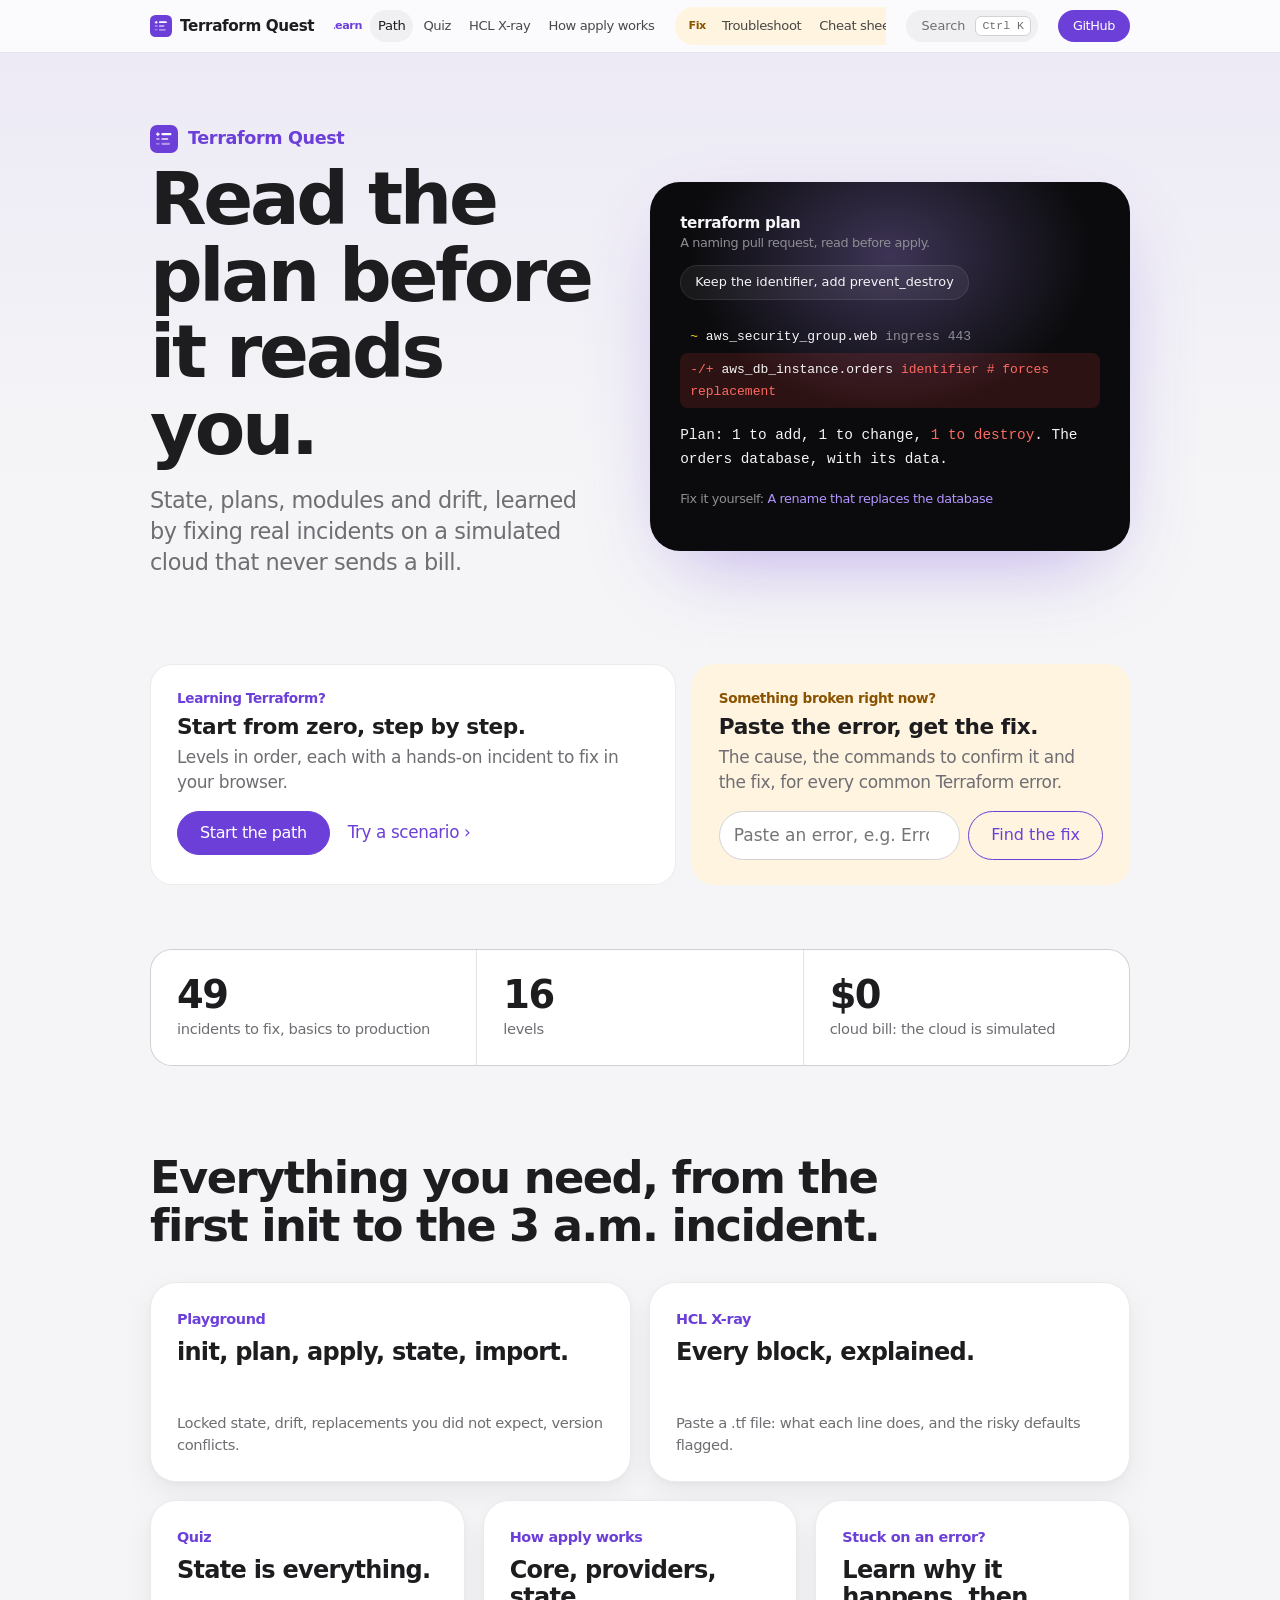
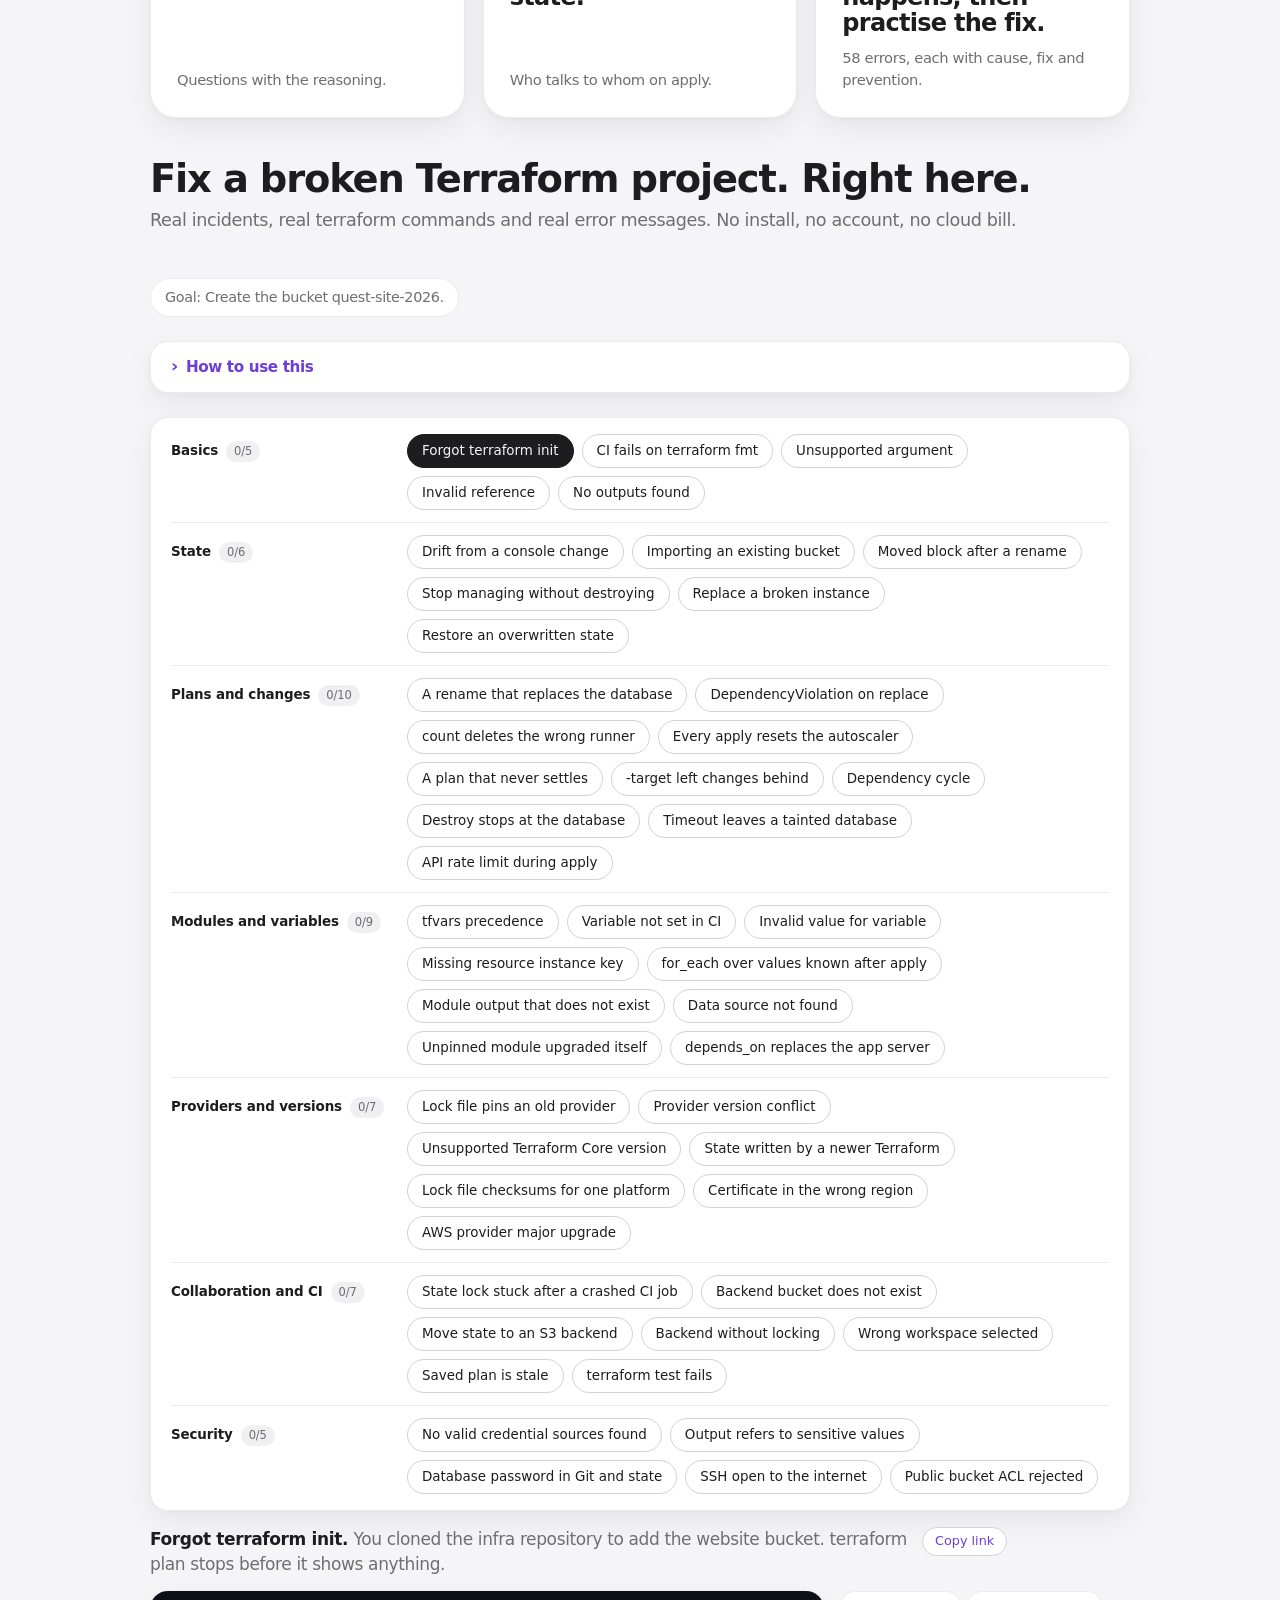
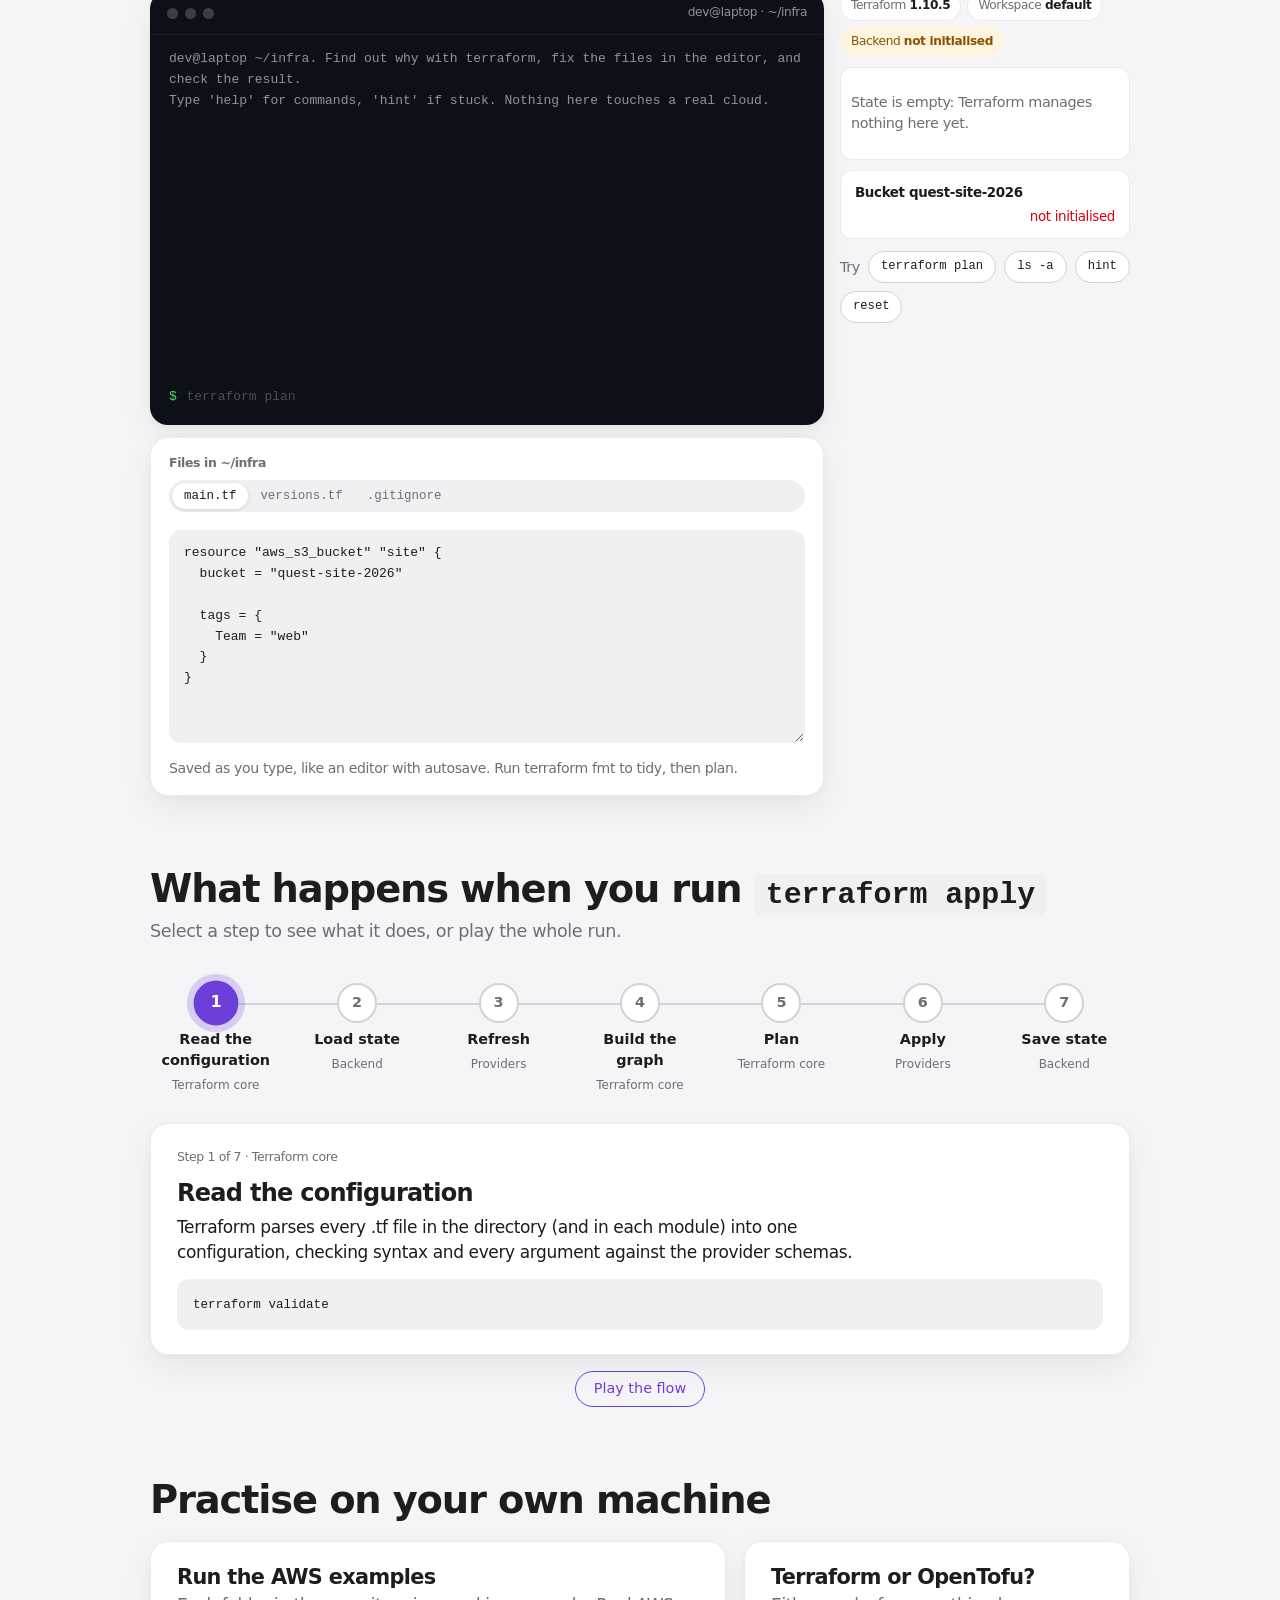
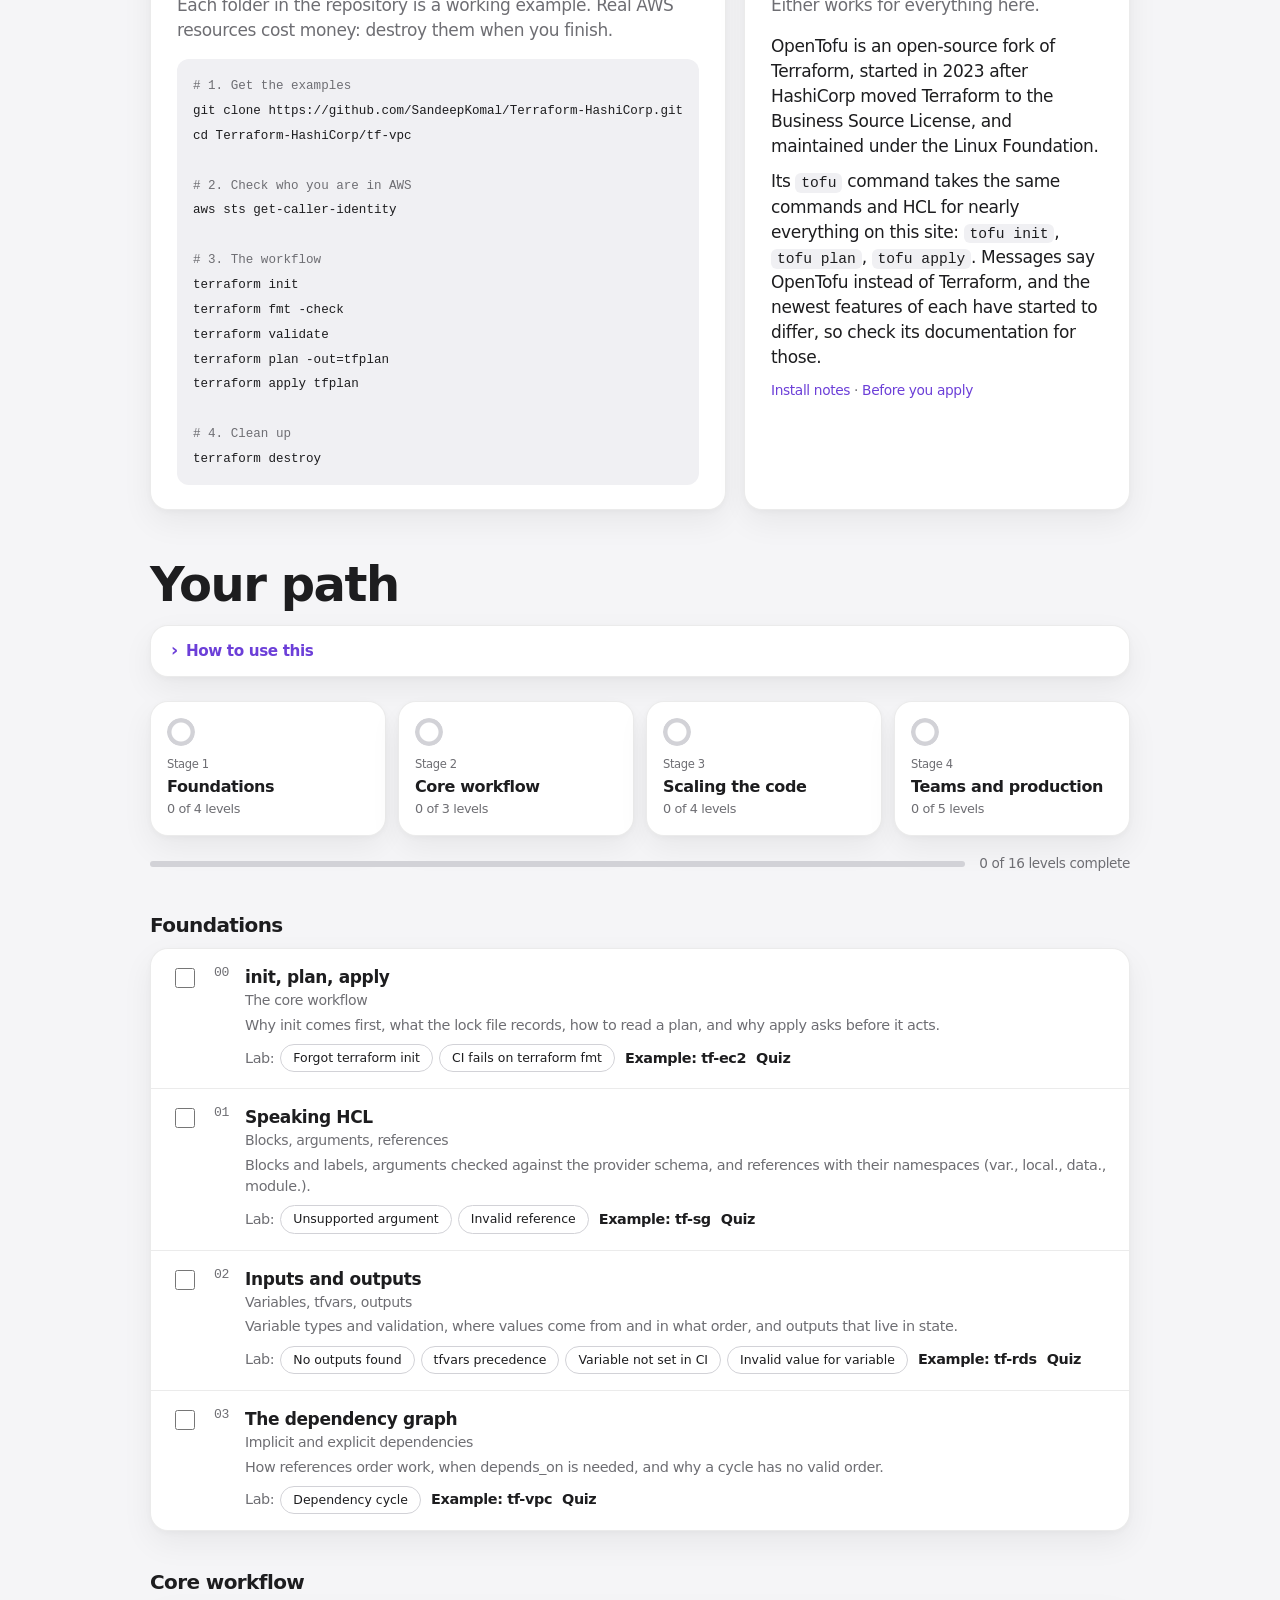
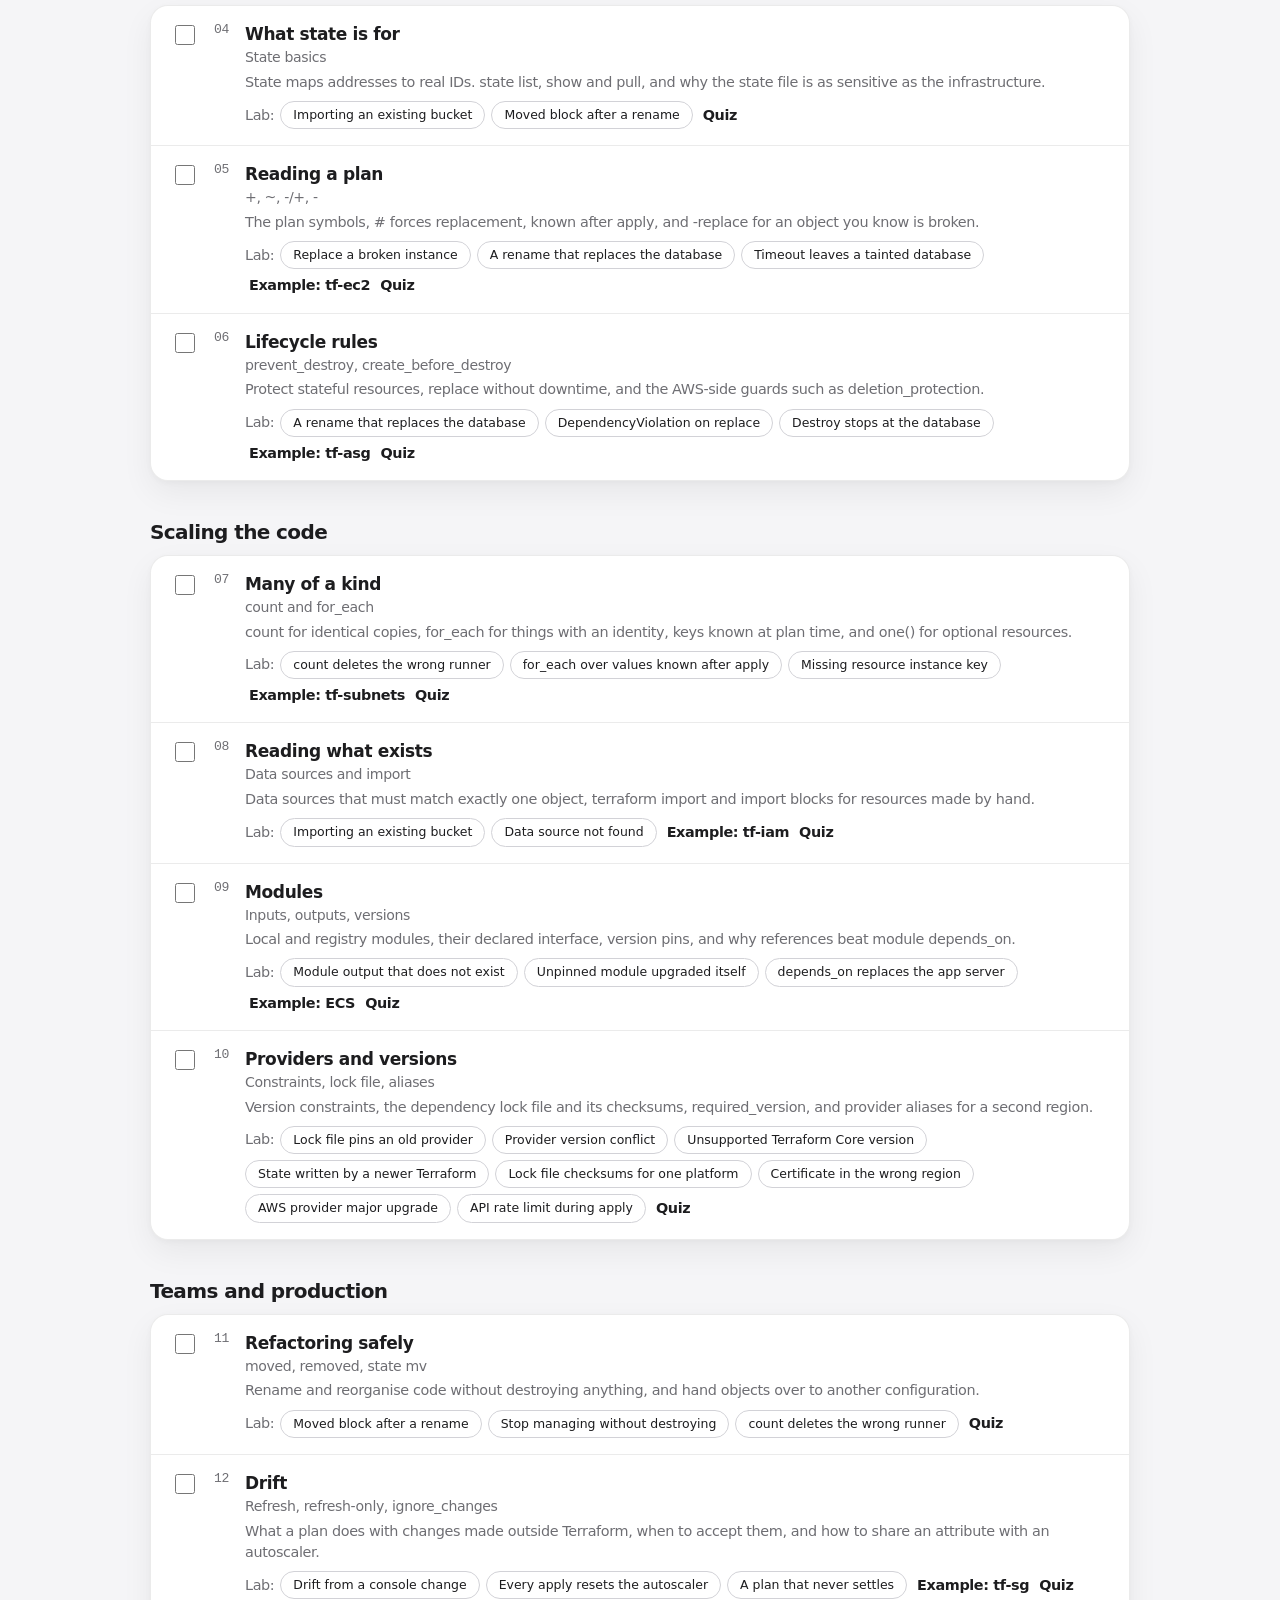
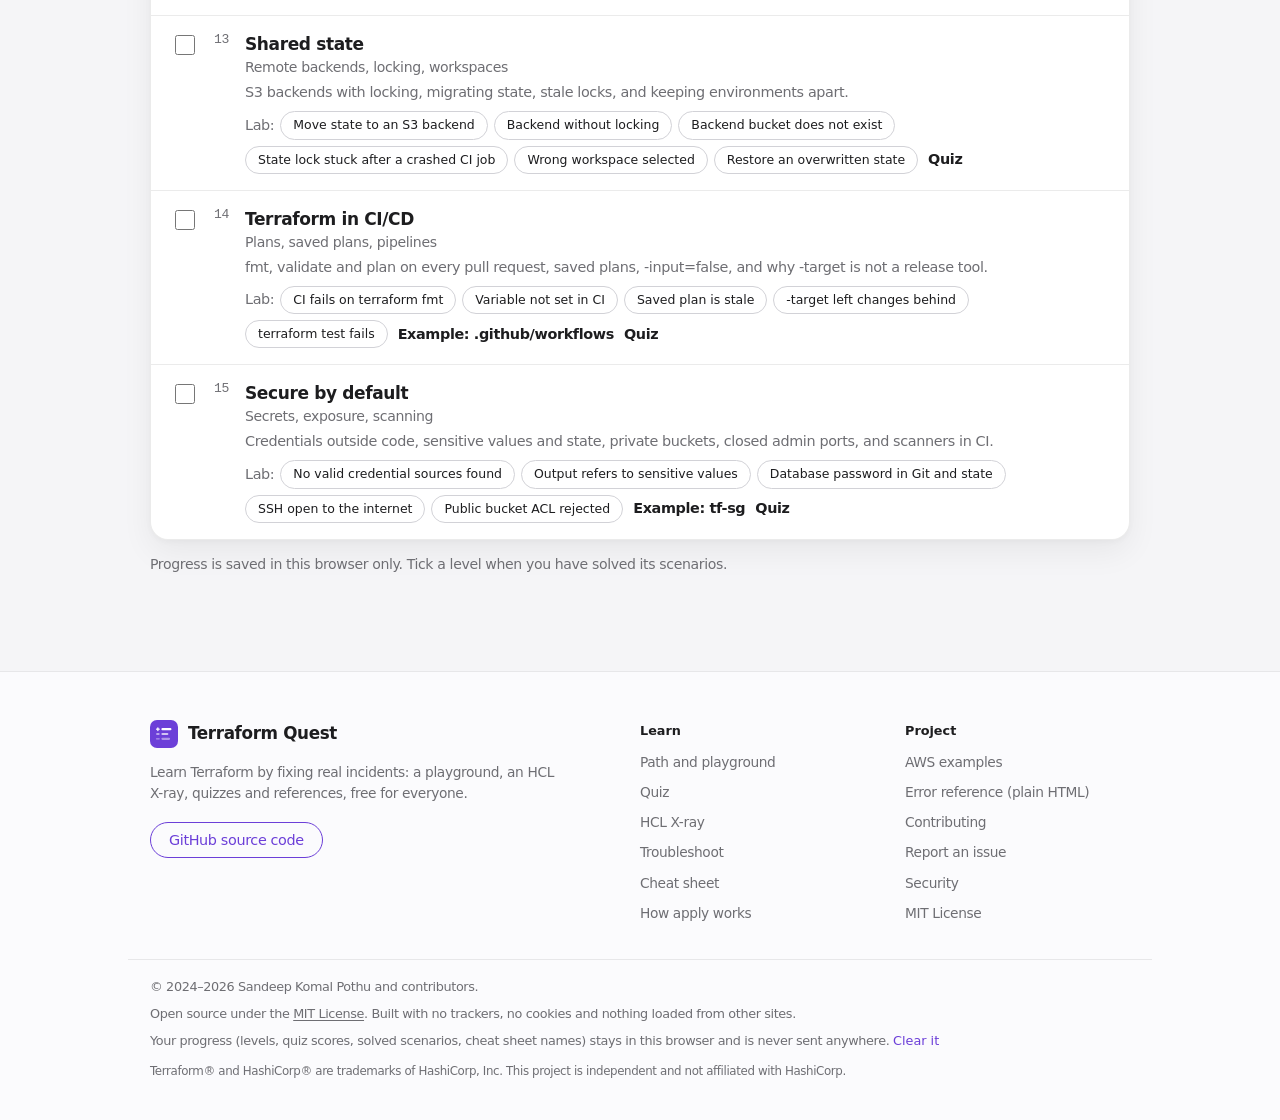
==== commit d90f6832: "Split the site into Learn and Fix modes People arrive either to learn Terraform or because a plan or" ====
--- a/site/index.html
+++ b/site/index.html
@@ -23,12 +23,18 @@
         Terraform Quest
       </a>
       <nav aria-label="Sections">
-        <a href="#path" data-tab="path">Path</a>
-        <a href="#quiz" data-tab="quiz">Quiz</a>
-        <a href="#xray" data-tab="xray">HCL X-ray</a>
-        <a href="#doctor" data-tab="doctor">Troubleshoot</a>
-        <a href="#cheats" data-tab="cheats">Cheat sheet</a>
-        <a href="#arch" data-tab="arch">How apply works</a>
+        <div class="mode learn" role="group" aria-label="Learn">
+          <span class="mode-k">Learn</span>
+          <a href="#path" data-tab="path">Path</a>
+          <a href="#quiz" data-tab="quiz">Quiz</a>
+          <a href="#xray" data-tab="xray">HCL X-ray</a>
+          <a href="#arch" data-tab="arch">How apply works</a>
+        </div>
+        <div class="mode fix" role="group" aria-label="Fix">
+          <span class="mode-k">Fix</span>
+          <a href="#doctor" data-tab="doctor">Troubleshoot</a>
+          <a href="#cheats" data-tab="cheats">Cheat sheet</a>
+        </div>
       </nav>
       <button type="button" class="kbd-btn" id="palette-open" aria-label="Search the site (Ctrl+K)"><span>Search</span><kbd id="palette-key">Ctrl K</kbd></button>
       <a class="gh" id="gh-link" href="#">GitHub</a>
@@ -42,9 +48,19 @@
           <p class="eyebrow"><img src="logo.svg" alt="" width="28" height="28">Terraform Quest</p>
           <h1>Read the plan before it reads you.</h1>
           <p class="sub">State, plans, modules and drift, learned by fixing real incidents on a simulated cloud that never sends a bill.</p>
-          <div class="ctas">
-            <a class="pill primary" href="#path-title" id="cta-path">Start the path</a>
-            <a class="link-more" href="#play/noinit" id="cta-play">Try a scenario</a>
+        </div>
+        <div class="doors">
+          <div class="door learn">
+            <p class="door-k">Learning Terraform?</p>
+            <h2>Start from zero, step by step.</h2>
+            <p>Levels in order, each with a hands-on incident to fix in your browser.</p>
+            <div class="ctas"><a class="pill primary" href="#path-title" id="cta-path">Start the path</a><a class="link-more" href="#play/noinit" id="cta-play">Try a scenario</a></div>
+          </div>
+          <div class="door fix">
+            <p class="door-k">Something broken right now?</p>
+            <h2>Paste the error, get the fix.</h2>
+            <p>The cause, the commands to confirm it and the fix, for every common Terraform error.</p>
+            <div class="door-search"><input id="door-q" type="search" placeholder="Paste an error, e.g. Error acquiring the state lock" aria-label="Paste an error" autocomplete="off"><button type="button" class="pill" id="door-go">Find the fix</button></div>
           </div>
         </div>
         <figure class="stage" id="signature" aria-label="A plan that would replace a database, and the fix"></figure>
@@ -186,8 +202,9 @@
     </section>
 
     <section id="tab-doctor" class="tab" hidden>
-      <h2>Troubleshooting reference</h2>
-      <p class="lede">Paste the error Terraform printed, or search by word. Each entry gives the exact message, what it means, the causes, how to confirm, the fix, how to prevent it, and a scenario to practise in.</p>
+      <p class="mode-banner"><strong>Fix mode.</strong> For when something is broken right now. Learning Terraform instead? <a href="#path">Start the path</a>.</p>
+      <h2>Stuck on an error?</h2>
+      <p class="lede">Paste the error Terraform printed, or search by word. Each answer explains why it happens, how to confirm it and how to fix and prevent it, then gives you a safe scenario to break and fix it yourself, so you recognise it next time.</p>
       <div class="guide-slot" data-guide="doctor"></div>
       <label class="doctor-search">Paste an error, or search symptoms and words
         <textarea id="doctor-q" rows="2" spellcheck="false" autocapitalize="off" placeholder="Error: Error acquiring the state lock"></textarea>
--- a/site/style.css
+++ b/site/style.css
@@ -95,10 +95,18 @@
 .brand { display: flex; align-items: center; gap: 8px; font-weight: 600; font-size: .95rem; color: var(--text); white-space: nowrap; }
 .brand:hover { text-decoration: none; }
 .brand img { display: block; width: 22px; height: 22px; }
-.top nav { display: flex; gap: 2px; overflow-x: auto; flex: 1; justify-content: center; scrollbar-width: none; }
-.top nav a { color: var(--text); opacity: .8; padding: 6px 12px; border-radius: 99px; white-space: nowrap; font-size: .82rem; transition: opacity .2s, background .2s; }
+.top nav { display: flex; align-items: center; gap: 10px; overflow-x: auto; flex: 1; justify-content: center; scrollbar-width: none; }
+.top nav a { color: var(--text); opacity: .8; padding: 6px 8px; border-radius: 99px; white-space: nowrap; font-size: .82rem; transition: opacity .2s, background .2s; }
 .top nav a:hover { opacity: 1; text-decoration: none; }
 .top nav a[aria-current="page"] { opacity: 1; background: var(--code-bg); font-weight: 500; }
+/* Two modes: Learn (the course) and Fix (the reference for something broken now). */
+.mode { display: flex; align-items: center; gap: 2px; padding: 3px; border-radius: 99px; }
+.mode-k { font-size: .7rem; font-weight: 600; padding: 0 6px 0 10px; color: var(--accent); }
+.mode.fix { background: var(--warn-soft); }
+.mode.fix .mode-k { color: var(--warn-text); }
+.mode.fix a[aria-current="page"] { background: var(--surface); }
+.mode-banner { margin: 32px 0 0; padding: 12px 16px; border-radius: 12px; background: var(--warn-soft); font-size: .95rem; }
+.mode-banner strong { color: var(--warn-text); }
 .gh {
   display: inline-flex; align-items: center; font-size: .8rem; font-weight: 500; color: var(--on-accent);
   background: var(--accent); border: 1px solid transparent; border-radius: 99px; padding: 6px 14px; transition: background .2s;
@@ -107,6 +115,7 @@
 
 main { padding-top: 8px; padding-bottom: 64px; min-height: 70vh; }
 .tab > h2 { font-size: clamp(2rem, 4.5vw, 3rem); font-weight: 700; margin: 48px 0 14px; }
+.tab > .mode-banner + h2 { margin-top: 28px; }
 
 .pill {
   display: inline-flex; align-items: center; justify-content: center; gap: 6px; min-height: 44px; padding: 0 22px;
@@ -308,6 +317,9 @@
 #doctor-out pre { max-width: 100%; white-space: pre-wrap; overflow-wrap: anywhere; }
 .doctor-practise { display: flex; flex-wrap: wrap; align-items: center; gap: 8px; margin-top: 16px; }
 .doctor-practise > span { margin-right: 4px; }
+.learn-it { margin-top: 24px; padding: 18px 20px; border-radius: 14px; background: var(--accent-soft); border: 1px solid var(--hair); }
+#doctor-out .learn-it h4 { margin-top: 0; color: var(--text); }
+.learn-it > p { margin: 4px 0 0; }
 
 /* Cheat sheet */
 .group { font-size: 1rem; color: var(--muted); margin: 28px 0 10px; font-weight: 600; }
@@ -360,8 +372,10 @@
   .top-inner { gap: 6px 10px; flex-wrap: wrap; height: auto; padding-top: 8px; padding-bottom: 6px; }
   .gh { display: none; }
   .brand { font-size: .95rem; flex: 1; }
-  .top nav { order: 3; flex-basis: 100%; display: grid; grid-template-columns: repeat(3, 1fr); gap: 2px; margin: 0 -8px; }
-  .top nav a { padding: 6px 4px; text-align: center; }
+  .top nav { order: 3; flex-basis: 100%; flex-wrap: wrap; gap: 6px; overflow: visible; }
+  .top nav a { padding: 6px 8px; }
+  .mode { flex-wrap: wrap; justify-content: center; }
+  .mode-k { padding: 0 4px 0 8px; }
   .hero { padding: 48px 0 24px; }
   .flow { grid-template-columns: repeat(3, minmax(0, 1fr)); }
   .stages { grid-template-columns: repeat(2, minmax(0, 1fr)); }
@@ -636,6 +650,17 @@
 .ctas { display: flex; gap: 18px; flex-wrap: wrap; align-items: center; }
 .link-more { font-size: 1.05rem; }
 .link-more::after { content: " ›"; }
+/* The doors span a row of their own under the text and the stage; on phones they come before the stage. */
+.doors { grid-column: 1 / -1; grid-row: 2; display: grid; grid-template-columns: 1.2fr 1fr; gap: 16px; }
+.door { padding: 24px 26px; border-radius: 22px; border: 1px solid var(--hair); background: var(--surface); display: flex; flex-direction: column; gap: 6px; }
+.door h2 { margin: 0; font-size: 1.35rem; letter-spacing: -.02em; }
+.door p { margin: 0; color: var(--muted); }
+.door .door-k { font-size: .85rem; font-weight: 600; color: var(--accent); }
+.door.fix { background: var(--warn-soft); border-color: transparent; }
+.door.fix .door-k { color: var(--warn-text); }
+.door .ctas { margin-top: 10px; }
+.door-search { display: flex; gap: 8px; margin-top: 10px; }
+.door-search input[type="search"] { flex: 1; min-width: 0; border-radius: 99px; }
 .stage {
   position: relative; margin: 0; background: var(--stage); color: var(--stage-text); border-radius: 30px; padding: 30px; min-height: 340px;
   overflow: hidden; isolation: isolate; box-shadow: 0 30px 80px -30px color-mix(in srgb, var(--accent) 45%, transparent);
@@ -723,6 +748,8 @@
 }
 @media (max-width: 720px) {
   .stats { grid-template-columns: 1fr; }
+  .doors { grid-template-columns: minmax(0, 1fr); }
+  .door-search { flex-direction: column; }
   .stage { padding: 20px; border-radius: 24px; min-height: 0; }
   .mono { font-size: 11.5px; }
   .level { grid-template-columns: auto minmax(0, 1fr); }
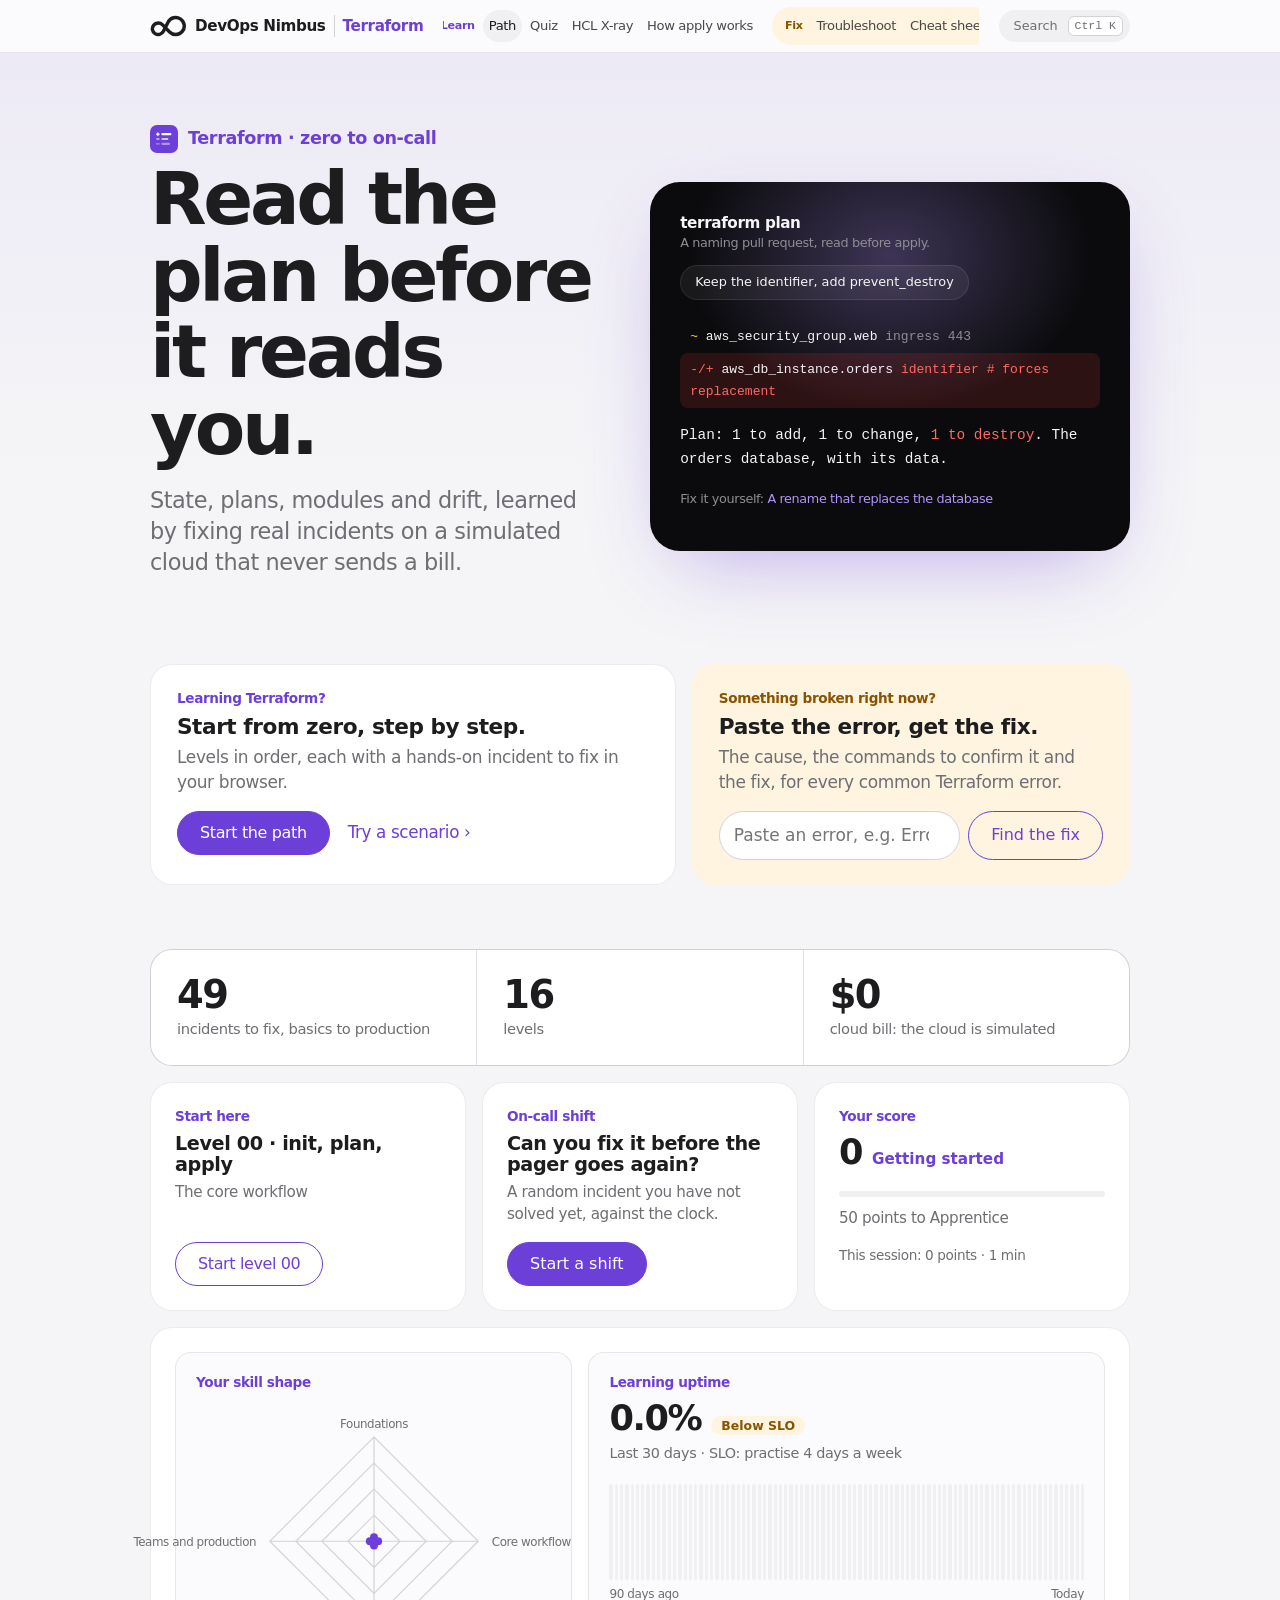
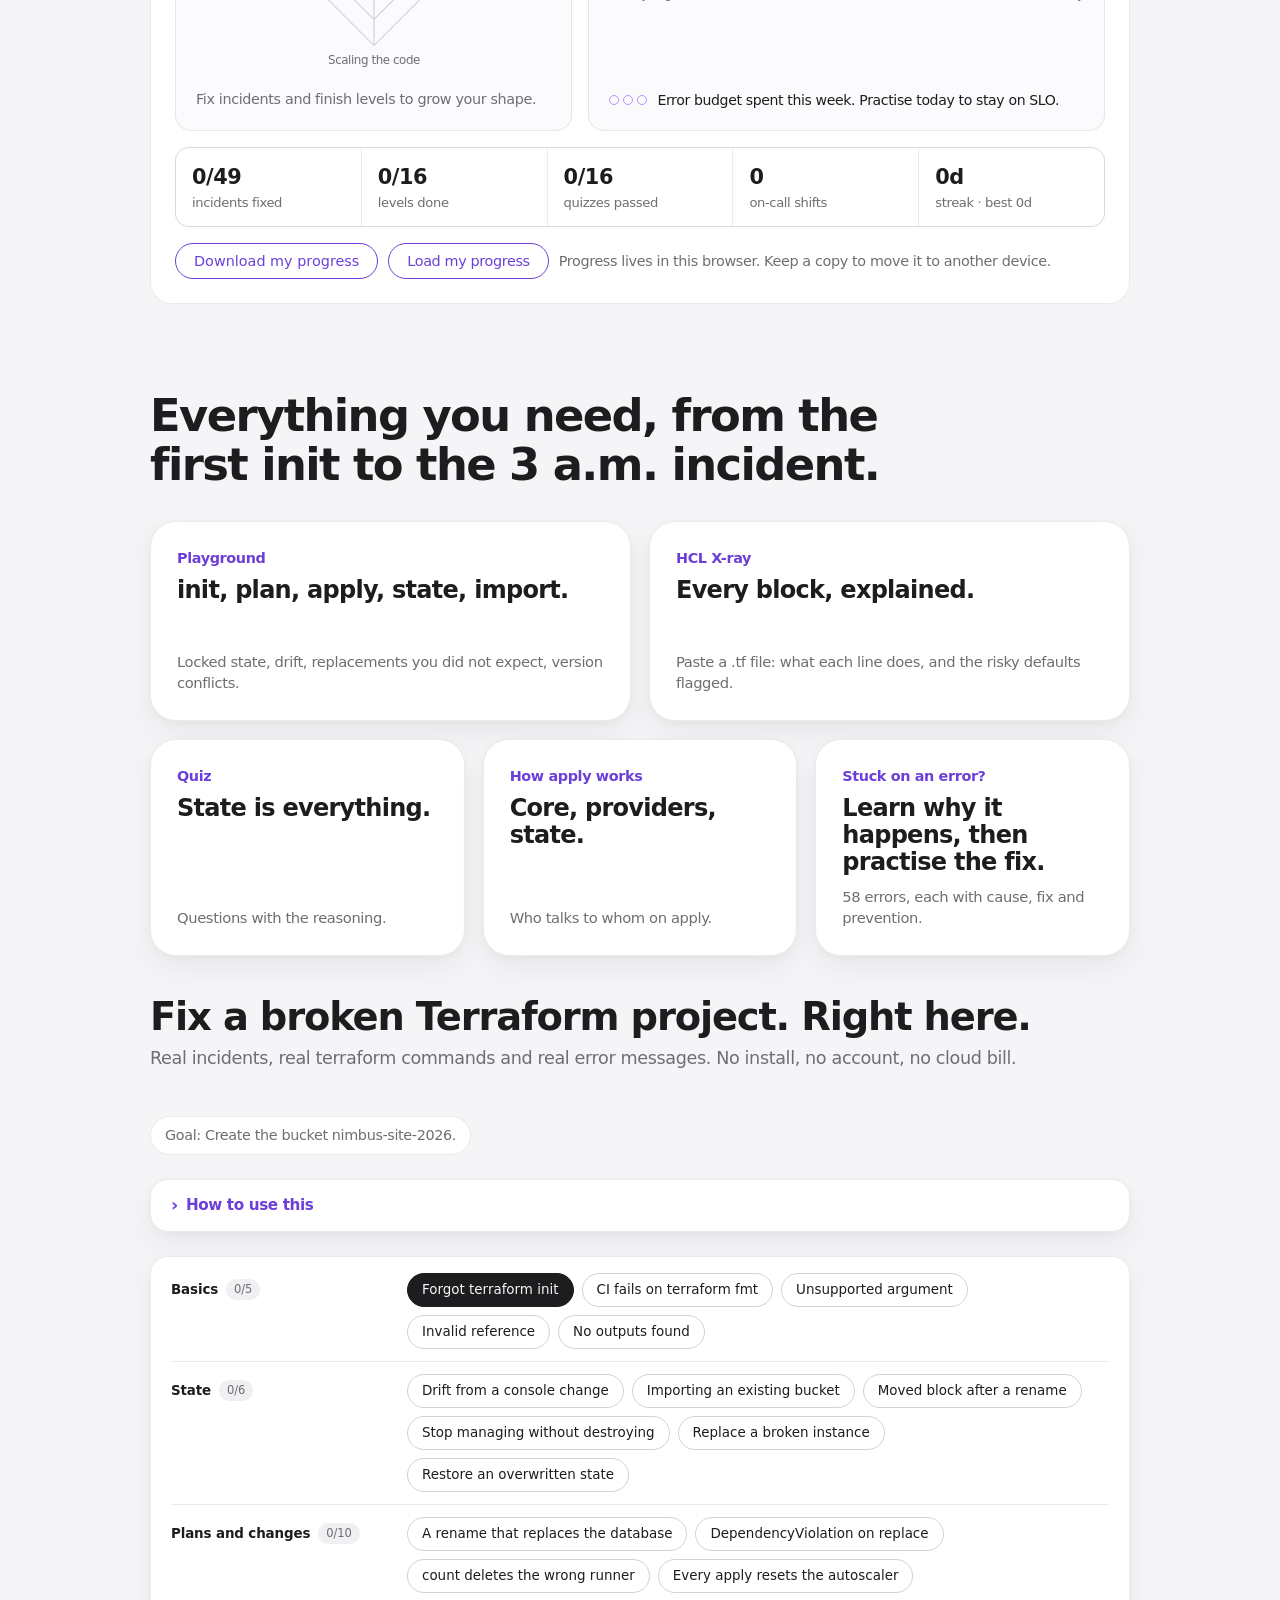
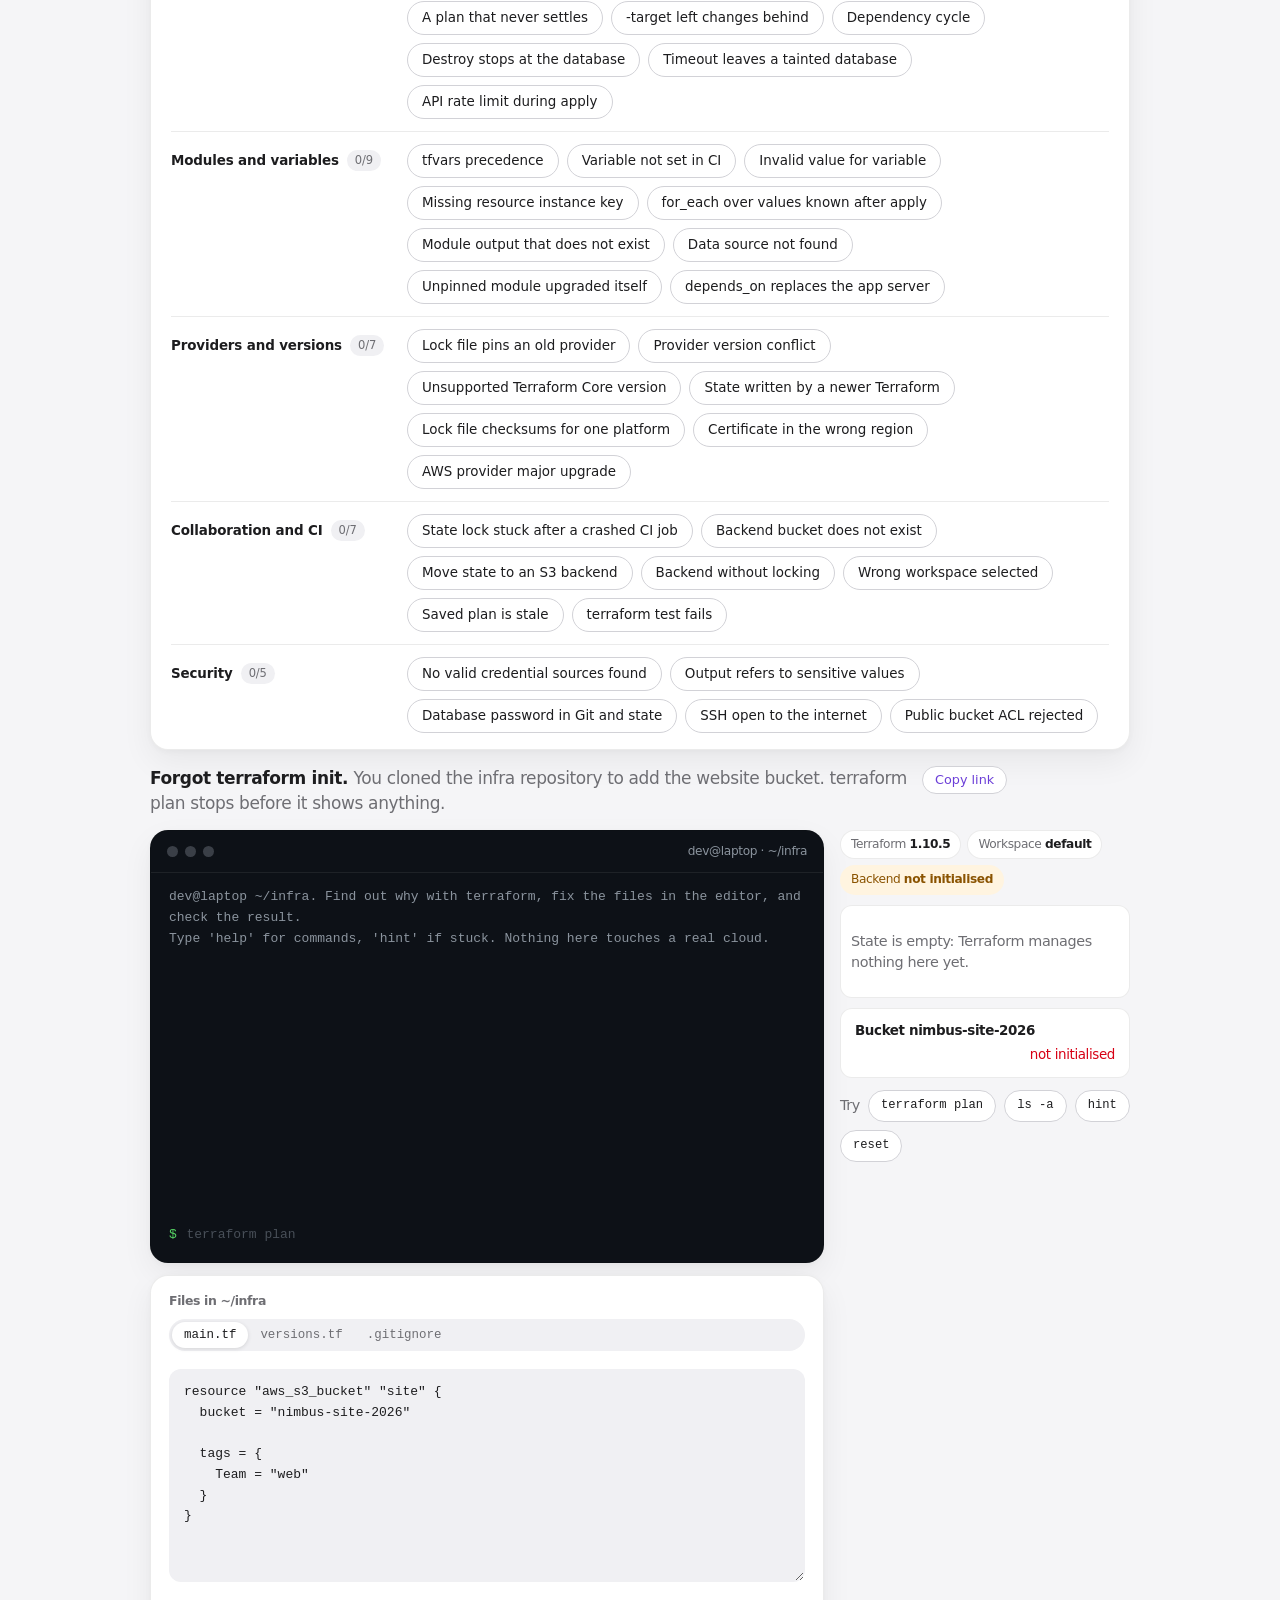
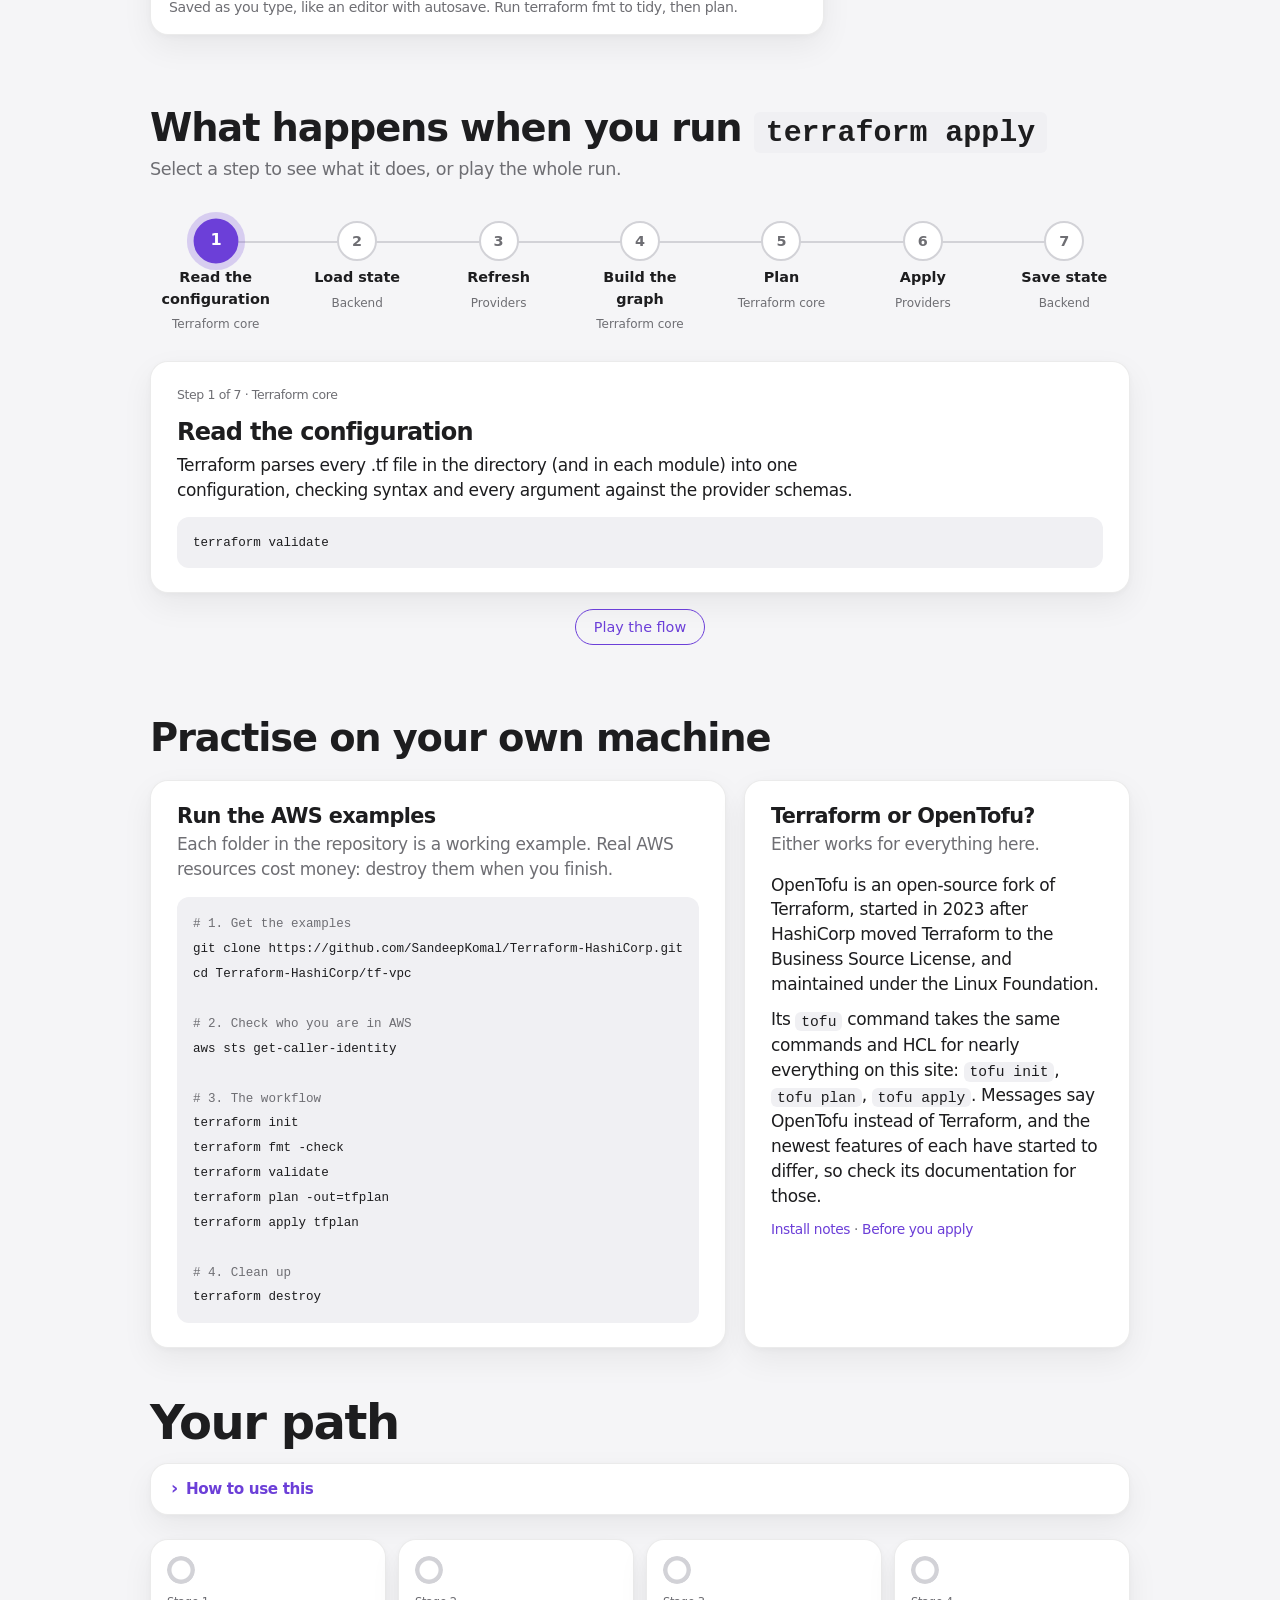
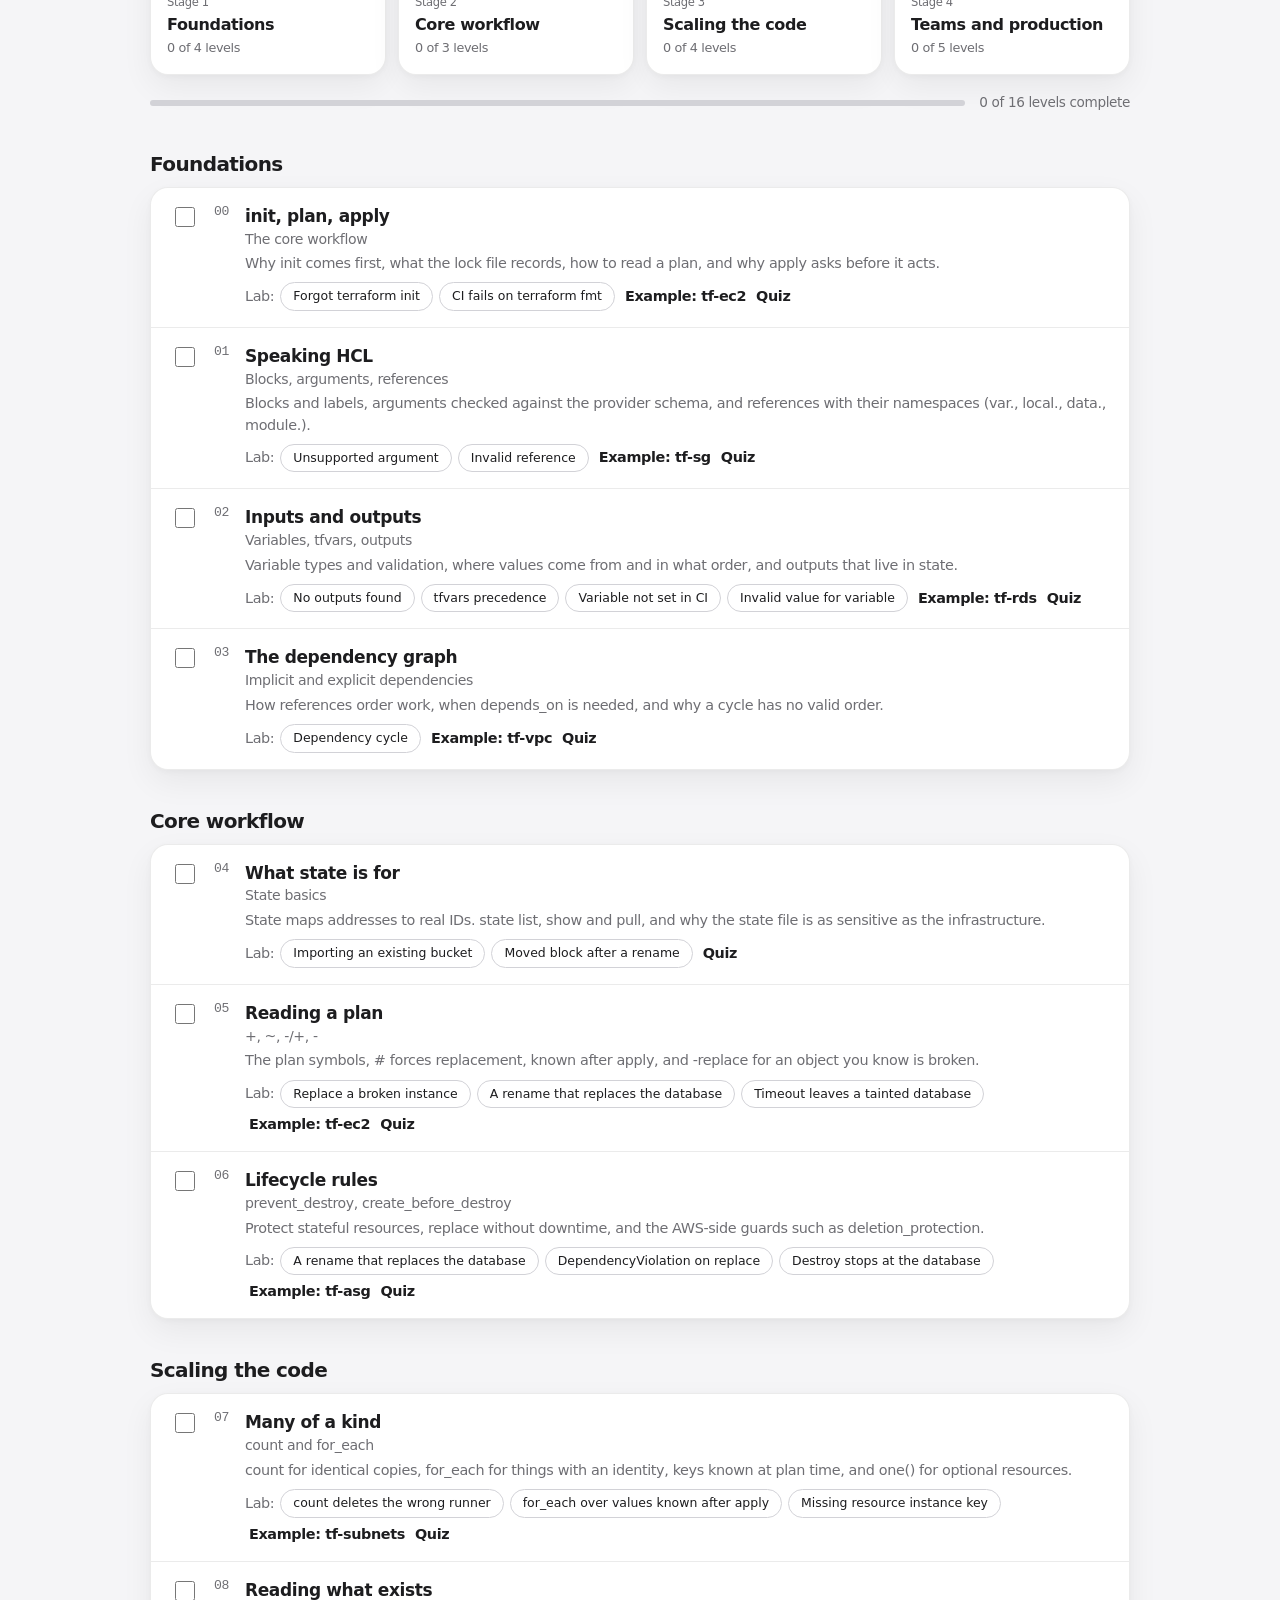
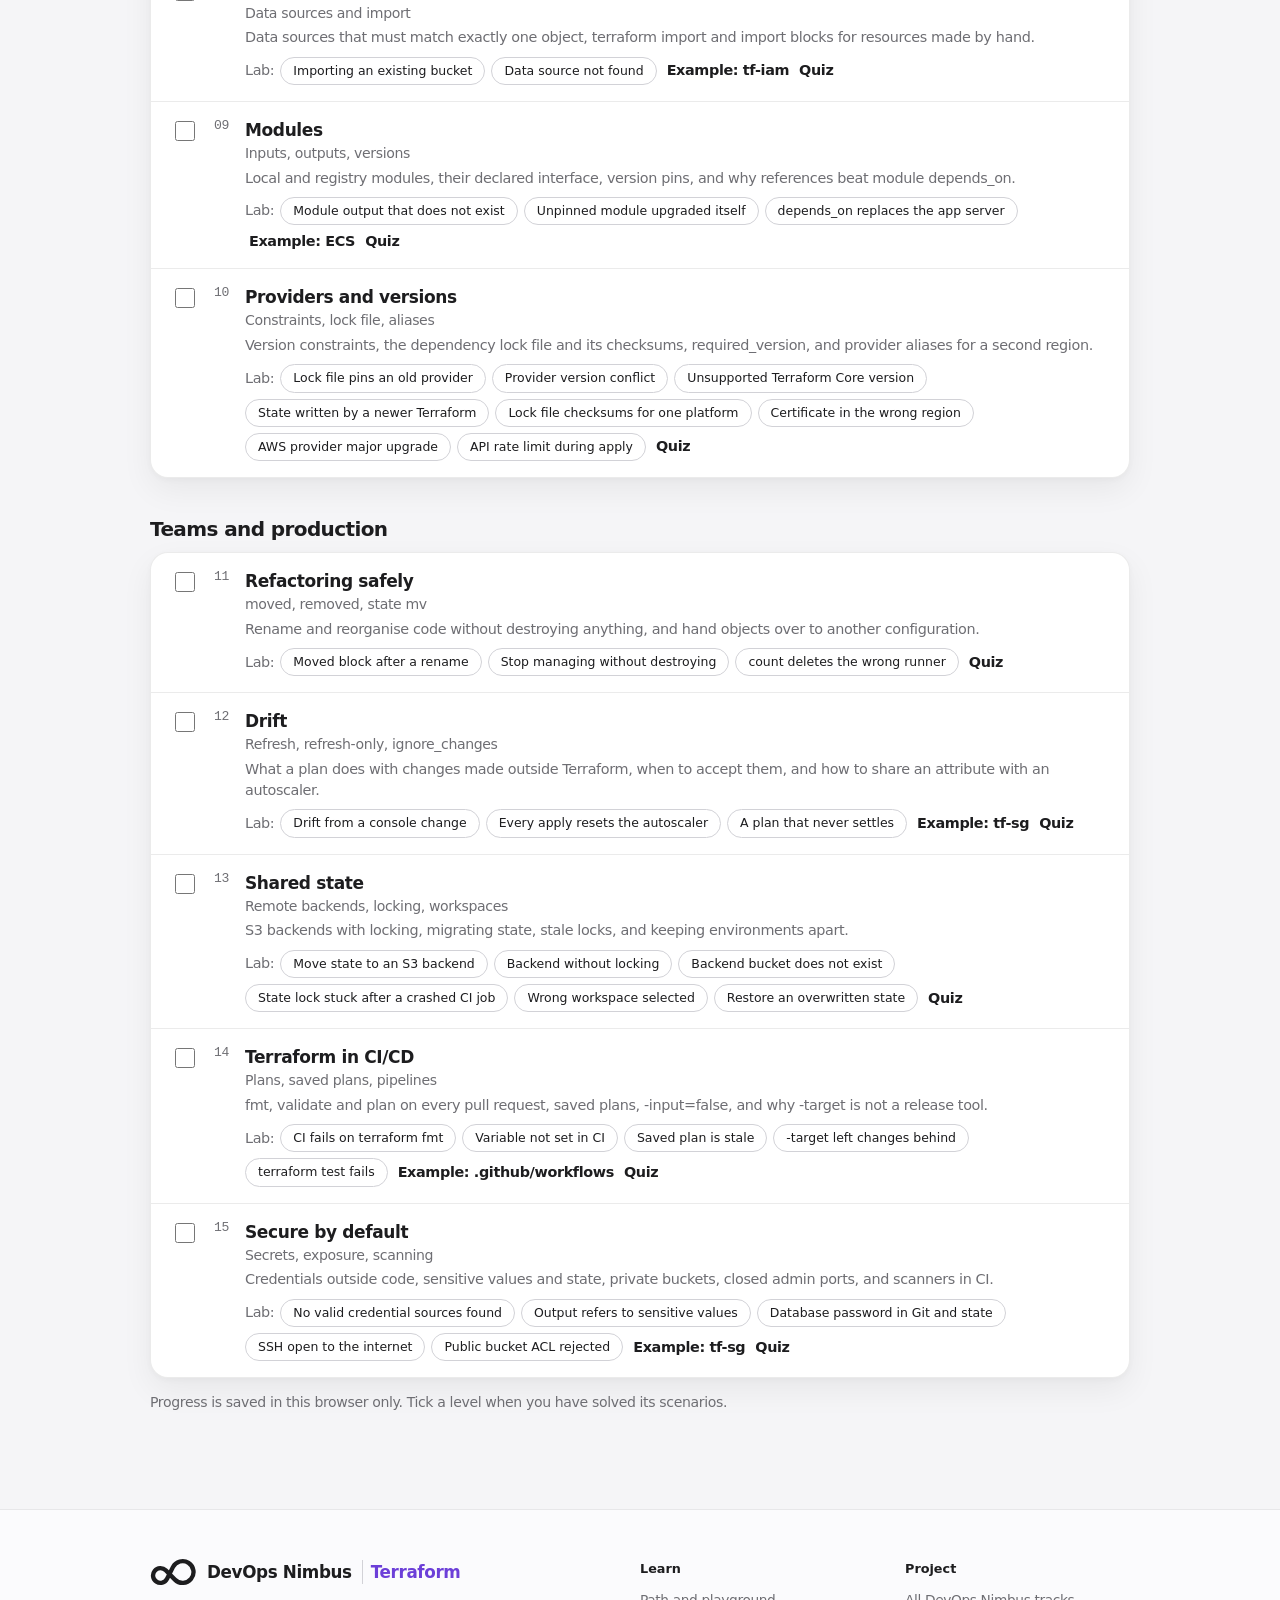
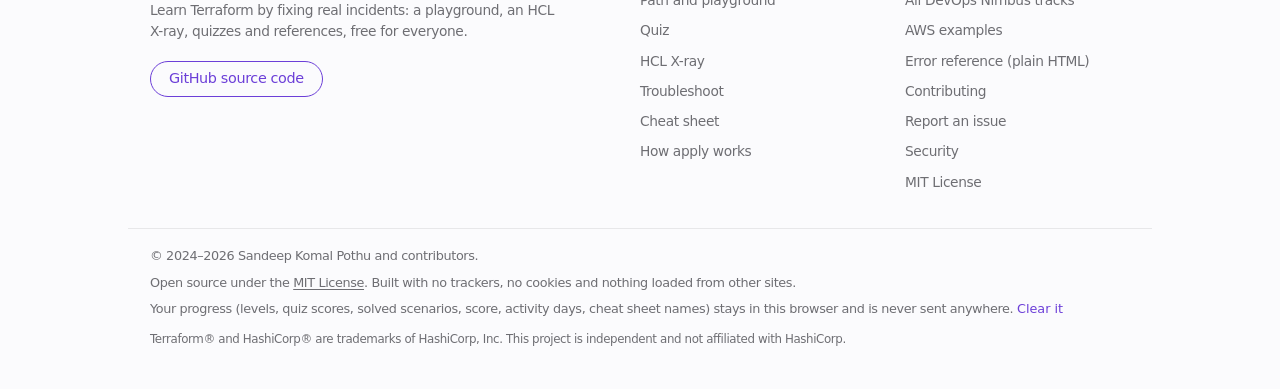
==== commit b0a6ddb5: "Rename to DevOps Nimbus and add the learning loop to the site The site joins the DevOps Nimbus track" ====
--- a/site/index.html
+++ b/site/index.html
@@ -6,21 +6,22 @@
   <meta http-equiv="Content-Security-Policy" content="default-src 'self'; script-src 'self'; style-src 'self'; img-src 'self' data:; connect-src 'none'; base-uri 'none'; form-action 'none'">
   <meta name="description" content="Learn Terraform by fixing it: 49 real incidents in a browser playground (state locks, drift, replacements, imports, modules, provider versions, security), an HCL X-ray, a troubleshooting reference for every common error, quizzes and a cheat sheet. Free, no account.">
   <meta property="og:type" content="website">
-  <meta property="og:title" content="Terraform Quest: learn Terraform by fixing it">
+  <meta property="og:site_name" content="DevOps Nimbus">
+  <meta property="og:title" content="Terraform, zero to on-call · DevOps Nimbus">
   <meta property="og:description" content="Real Terraform incidents in your browser, an HCL X-ray, and a reference for every common Terraform error. Free and open source.">
   <meta property="og:url" content="https://sandeepkomal.github.io/Terraform-HashiCorp/">
   <link rel="canonical" href="https://sandeepkomal.github.io/Terraform-HashiCorp/">
-  <title>Terraform Quest</title>
+  <title>Terraform · DevOps Nimbus</title>
   <link rel="stylesheet" href="style.css">
-  <link rel="icon" href="logo.svg" type="image/svg+xml">
+  <link rel="icon" href="favicon.svg" type="image/svg+xml">
 </head>
 <body>
   <a class="skip" href="#main">Skip to content</a>
   <header class="top">
     <div class="wrap top-inner">
-      <a class="brand" href="#path" aria-label="Terraform Quest home">
-        <img src="logo.svg" alt="" width="22" height="22">
-        Terraform Quest
+      <a class="brand" href="#path" aria-label="DevOps Nimbus Terraform, home">
+        <img class="mark" src="nimbus.svg" alt="" width="37" height="22">
+        DevOps Nimbus <span class="brand-track">Terraform</span>
       </a>
       <nav aria-label="Sections">
         <div class="mode learn" role="group" aria-label="Learn">
@@ -37,7 +38,6 @@
         </div>
       </nav>
       <button type="button" class="kbd-btn" id="palette-open" aria-label="Search the site (Ctrl+K)"><span>Search</span><kbd id="palette-key">Ctrl K</kbd></button>
-      <a class="gh" id="gh-link" href="#">GitHub</a>
     </div>
   </header>
 
@@ -45,7 +45,7 @@
     <section id="tab-path" class="tab">
       <div class="hero">
         <div class="hero-text">
-          <p class="eyebrow"><img src="logo.svg" alt="" width="28" height="28">Terraform Quest</p>
+          <p class="eyebrow"><img src="logo.svg" alt="" width="28" height="28">Terraform · zero to on-call</p>
           <h1>Read the plan before it reads you.</h1>
           <p class="sub">State, plans, modules and drift, learned by fixing real incidents on a simulated cloud that never sends a bill.</p>
         </div>
@@ -66,6 +66,7 @@
         <figure class="stage" id="signature" aria-label="A plan that would replace a database, and the fix"></figure>
       </div>
       <div class="stats" id="stats"></div>
+      <section class="engage" id="engage" aria-label="Your learning"></section>
 
       <section class="bento-block" aria-labelledby="bento-title">
         <h2 id="bento-title">Everything you need, from the first init to the 3 a.m. incident.</h2>
@@ -242,8 +243,8 @@
     <div class="wrap foot-grid">
       <div class="foot-brand">
         <a class="brand" href="#path">
-          <img src="logo.svg" alt="" width="28" height="28">
-          Terraform Quest
+          <img class="mark" src="nimbus.svg" alt="" width="47" height="28">
+          DevOps Nimbus <span class="brand-track">Terraform</span>
         </a>
         <p>Learn Terraform by fixing real incidents: a playground, an HCL X-ray, quizzes and references, free for everyone.</p>
         <a class="pill small-pill foot-gh" data-repo="" href="#">GitHub source code</a>
@@ -259,6 +260,7 @@
       </nav>
       <nav class="foot-col" aria-label="Project">
         <h2>Project</h2>
+        <a href="https://sandeepkomal.github.io/devops-nimbus/">All DevOps Nimbus tracks</a>
         <a data-repo="#readme" href="#">AWS examples</a>
         <a href="problems.html">Error reference (plain HTML)</a>
         <a data-repo="/blob/main/CONTRIBUTING.md" href="#">Contributing</a>
@@ -270,7 +272,7 @@
     <div class="wrap foot-base">
       <p>© 2024–2026 Sandeep Komal Pothu and contributors.</p>
       <p>Open source under the <a data-repo="/blob/main/LICENSE" href="#">MIT License</a>. Built with no trackers, no cookies and nothing loaded from other sites.</p>
-      <p>Your progress (levels, quiz scores, solved scenarios, cheat sheet names) stays in this browser and is never sent anywhere. <button type="button" class="link-btn" id="forget">Clear it</button></p>
+      <p>Your progress (levels, quiz scores, solved scenarios, score, activity days, cheat sheet names) stays in this browser and is never sent anywhere. <button type="button" class="link-btn" id="forget">Clear it</button></p>
       <p class="foot-tm">Terraform® and HashiCorp® are trademarks of HashiCorp, Inc. This project is independent and not affiliated with HashiCorp.</p>
     </div>
   </footer>
@@ -288,5 +290,6 @@
   <script src="playground.js"></script>
   <script src="xray.js"></script>
   <script src="architecture.js"></script>
+  <script src="engage.js"></script>
 </body>
 </html>
--- a/site/style.css
+++ b/site/style.css
@@ -1,4 +1,4 @@
-/* Terraform Quest. Calm, product-page styling: system font, solid surfaces,
+/* DevOps Nimbus Terraform. Calm, product-page styling: system font, solid surfaces,
    hairline borders, generous space, and one accent (violet). */
 :root {
   --bg: #f5f5f7;
@@ -96,7 +96,7 @@
 .brand:hover { text-decoration: none; }
 .brand img { display: block; width: 22px; height: 22px; }
 .top nav { display: flex; align-items: center; gap: 10px; overflow-x: auto; flex: 1; justify-content: center; scrollbar-width: none; }
-.top nav a { color: var(--text); opacity: .8; padding: 6px 8px; border-radius: 99px; white-space: nowrap; font-size: .82rem; transition: opacity .2s, background .2s; }
+.top nav a { color: var(--text); opacity: .8; padding: 6px; border-radius: 99px; white-space: nowrap; font-size: .82rem; transition: opacity .2s, background .2s; }
 .top nav a:hover { opacity: 1; text-decoration: none; }
 .top nav a[aria-current="page"] { opacity: 1; background: var(--code-bg); font-weight: 500; }
 /* Two modes: Learn (the course) and Fix (the reference for something broken now). */
@@ -107,11 +107,6 @@
 .mode.fix a[aria-current="page"] { background: var(--surface); }
 .mode-banner { margin: 32px 0 0; padding: 12px 16px; border-radius: 12px; background: var(--warn-soft); font-size: .95rem; }
 .mode-banner strong { color: var(--warn-text); }
-.gh {
-  display: inline-flex; align-items: center; font-size: .8rem; font-weight: 500; color: var(--on-accent);
-  background: var(--accent); border: 1px solid transparent; border-radius: 99px; padding: 6px 14px; transition: background .2s;
-}
-.gh:hover { background: var(--accent-hover); color: var(--on-accent); text-decoration: none; }
 
 main { padding-top: 8px; padding-bottom: 64px; min-height: 70vh; }
 .tab > h2 { font-size: clamp(2rem, 4.5vw, 3rem); font-weight: 700; margin: 48px 0 14px; }
@@ -361,7 +356,12 @@
 .foot-base a { color: inherit; text-decoration: underline; text-underline-offset: 2px; }
 .foot-base .foot-tm { margin-top: 4px; font-size: .74rem; }
 
-
+/* Brand and search on the first row, the Learn and Fix menus centred on the second. */
+@media (max-width: 1024px) {
+  .top-inner { gap: 6px 10px; flex-wrap: wrap; height: auto; padding-top: 8px; padding-bottom: 6px; }
+  .brand { flex: 1; }
+  .top nav { order: 3; flex-basis: 100%; flex-wrap: wrap; justify-content: center; gap: 6px; overflow: visible; }
+}
 @media (max-width: 860px) {
   .flow { grid-template-columns: repeat(4, minmax(0, 1fr)); row-gap: 4px; }
   .flow::before { display: none; }
@@ -369,10 +369,6 @@
 }
 @media (max-width: 720px) {
   body { font-size: 16px; }
-  .top-inner { gap: 6px 10px; flex-wrap: wrap; height: auto; padding-top: 8px; padding-bottom: 6px; }
-  .gh { display: none; }
-  .brand { font-size: .95rem; flex: 1; }
-  .top nav { order: 3; flex-basis: 100%; flex-wrap: wrap; gap: 6px; overflow: visible; }
   .top nav a { padding: 6px 8px; }
   .mode { flex-wrap: wrap; justify-content: center; }
   .mode-k { padding: 0 4px 0 8px; }
@@ -568,7 +564,7 @@
 .opt.wrong { animation: kq-shake .36s var(--ease); }
 .feedback.ok, .feedback.bad { animation: kq-in var(--dur) var(--ease) both; }
 .copy, .chip, .pg-scn, .pg-r { transition: border-color var(--dur-fast) var(--ease), background var(--dur-fast) var(--ease), transform var(--dur-fast) var(--ease); }
-.copy:active, .chip:active, .pg-scn:active, .pg-r:active, .gh:active, .kbd-btn:active { transform: scale(.96); }
+.copy:active, .chip:active, .pg-scn:active, .pg-r:active, .kbd-btn:active { transform: scale(.96); }
 .score, .pg-group-count, .doctor-group-count, .arch-step { font-variant-numeric: tabular-nums; }
 
 @media (prefers-reduced-motion: reduce) {
@@ -768,3 +764,60 @@
 @media (max-width: 720px) { .problems-page nav ul { columns: 1; } }
 .problem :not(pre) > code, .problems-page li code { overflow-wrap: anywhere; }
 .problem li, .problem p, .problem h2, .problem h3 { overflow-wrap: anywhere; }
+
+/* Learning loop: continue, on-call shift, score, skill radar and learning uptime. */
+.engage { display: grid; grid-template-columns: repeat(3, 1fr); gap: 16px; margin: 16px 0 0; text-align: left; }
+.eng-card { display: flex; flex-direction: column; align-items: flex-start; gap: 6px; padding: 24px; border-radius: 22px; background: var(--surface); border: 1px solid var(--hair); }
+.eng-card h3 { margin: 0; font-size: 1.2rem; letter-spacing: -.02em; }
+.eng-card p { margin: 0; color: var(--muted); font-size: .95rem; }
+.eng-card > .pill, .eng-card > .eng-row { margin-top: auto; }
+.eng-card > p:not(.eng-k) { margin-bottom: 10px; }
+.eng-k { display: flex; align-items: center; gap: 8px; color: var(--accent) !important; font-weight: 600; font-size: .85rem !important; }
+.eng-shift.paging { background: var(--warn-soft); border-color: var(--warn); }
+.eng-shift.paging .eng-k { color: var(--warn-text) !important; }
+.eng-time { font-variant-numeric: tabular-nums; }
+.eng-dot { width: 9px; height: 9px; border-radius: 50%; background: var(--warn); animation: eng-page 1.2s ease-in-out infinite; }
+@keyframes eng-page { 50% { opacity: .25; } }
+.eng-row { display: flex; align-items: center; gap: 16px; flex-wrap: wrap; padding-top: 12px; }
+.eng-row .more { background: none; border: 0; color: var(--accent); font: inherit; cursor: pointer; padding: 0; }
+.eng-score { display: flex; align-items: baseline; gap: 10px; color: var(--text) !important; font-size: 2.2rem !important; font-weight: 700; letter-spacing: -.04em; line-height: 1.1; }
+.eng-score span { font-size: .95rem; font-weight: 600; letter-spacing: 0; color: var(--accent); }
+.eng-bar { display: block; width: 100%; height: 6px; border-radius: 99px; background: var(--code-bg); overflow: hidden; margin: 4px 0; }
+.eng-bar-fill { display: block; height: 100%; border-radius: inherit; background: var(--accent); }
+.eng-session { font-size: .85rem !important; font-variant-numeric: tabular-nums; }
+.eng-board { grid-column: 1 / -1; padding: 24px; border-radius: 22px; background: var(--surface); border: 1px solid var(--hair); display: grid; gap: 16px; }
+.eng-panels { display: grid; grid-template-columns: 1fr 1.3fr; gap: 16px; }
+.eng-panel { display: flex; flex-direction: column; gap: 6px; padding: 20px; border-radius: 16px; background: var(--surface-2); border: 1px solid var(--hair); }
+.eng-panel p { margin: 0; color: var(--muted); font-size: .9rem; }
+.eng-radar { width: 100%; max-width: 340px; align-self: center; margin: 4px 0; overflow: visible; }
+.eng-r-grid { fill: none; stroke: var(--line); stroke-width: 1; }
+.eng-r-shape { fill: color-mix(in srgb, var(--accent) 22%, transparent); stroke: var(--accent); stroke-width: 2; stroke-linejoin: round; }
+.eng-r-dot { fill: var(--accent); }
+.eng-r-label { fill: var(--muted); font-size: 10.5px; font-family: inherit; }
+.eng-slo { padding: 3px 10px; border-radius: 99px; font-size: .78rem !important; }
+.eng-slo.ok { color: var(--ok) !important; background: var(--ok-soft); }
+.eng-slo.low { color: var(--warn-text) !important; background: var(--warn-soft); }
+.eng-uptime { display: flex; gap: 2px; height: 96px; margin-top: 14px; }
+.eng-30 { display: none; }
+.eng-up { flex: 1; border-radius: 2px; background: var(--code-bg); }
+.eng-up.on { background: var(--accent-2); }
+.eng-up-axis { display: flex; justify-content: space-between; font-size: .75rem; color: var(--muted); }
+.eng-budget { display: flex; align-items: center; gap: 10px; margin-top: auto; padding-top: 10px; font-size: .88rem; }
+.eng-pips { display: flex; gap: 4px; }
+.eng-pips span { width: 10px; height: 10px; border-radius: 50%; border: 1.5px solid var(--accent-2); }
+.eng-pips span.on { background: var(--accent-2); }
+.eng-stats { display: grid; grid-template-columns: repeat(5, 1fr); gap: 1px; background: var(--hair); border-radius: 14px; overflow: hidden; border: 1px solid var(--hair); }
+.eng-stats div { background: var(--surface); padding: 14px 16px; display: flex; flex-direction: column; }
+.eng-stats b { font-size: 1.3rem; letter-spacing: -.02em; font-variant-numeric: tabular-nums; }
+.eng-stats span { color: var(--muted); font-size: .82rem; }
+.eng-msg { margin: 0; font-size: .9rem; color: var(--muted); }
+@media (max-width: 860px) { .engage { grid-template-columns: 1fr; } .eng-panels, .eng-stats { grid-template-columns: 1fr 1fr; } .eng-panels { grid-template-columns: 1fr; } .eng-up:nth-child(-n+60), .eng-90 { display: none; } .eng-30 { display: inline; } .eng-uptime { height: 64px; gap: 3px; } .eng-stats div:last-child { grid-column: 1 / -1; } }
+
+/* DevOps Nimbus brand: the loop mark in the header and footer. */
+.brand img.mark { width: 37px; }
+.foot-brand .brand img.mark { width: 47px; }
+.brand-track { color: var(--accent); font-weight: 600; padding-left: 8px; border-left: 1px solid var(--line); }
+.eng-carry { display: flex; align-items: center; gap: 10px; flex-wrap: wrap; }
+.eng-file { position: relative; }
+.eng-file input { position: absolute; inset: 0; opacity: 0; cursor: pointer; }
+.eng-file:focus-within { outline: 2px solid var(--accent); outline-offset: 2px; }
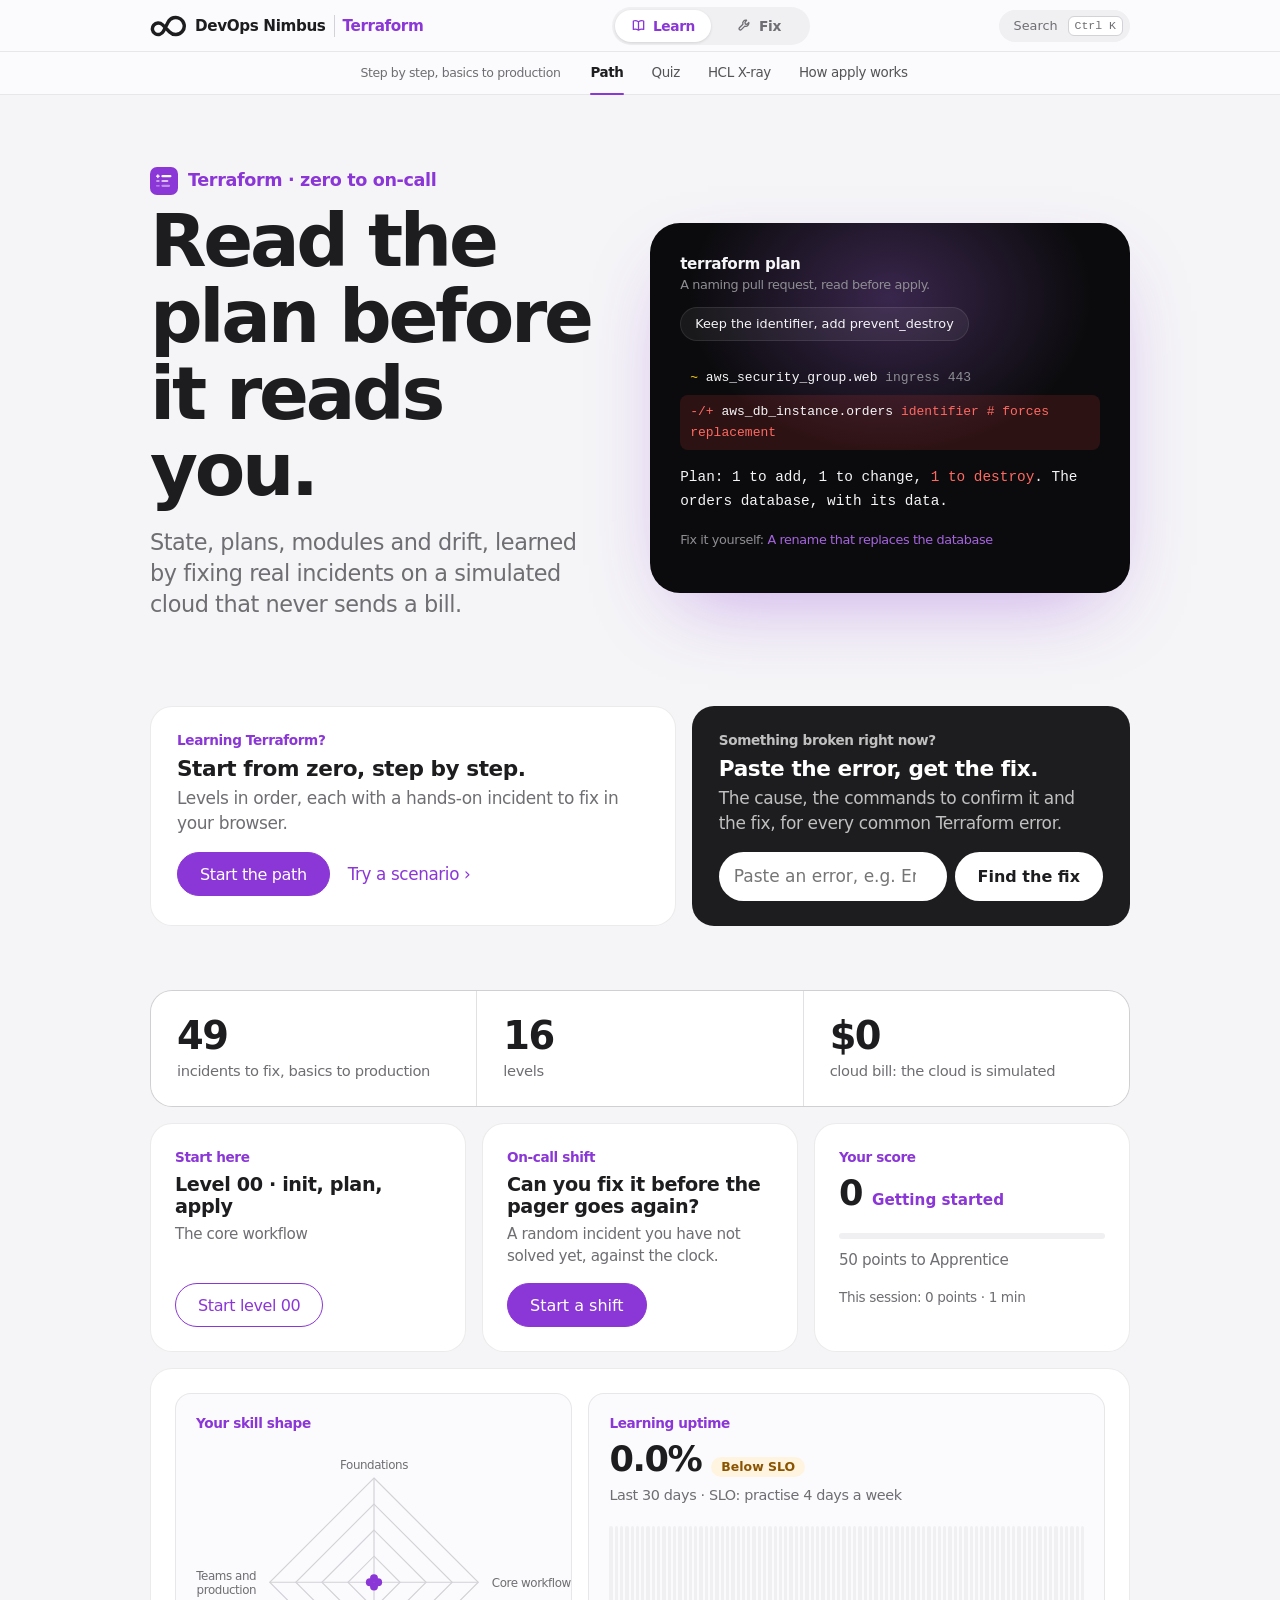
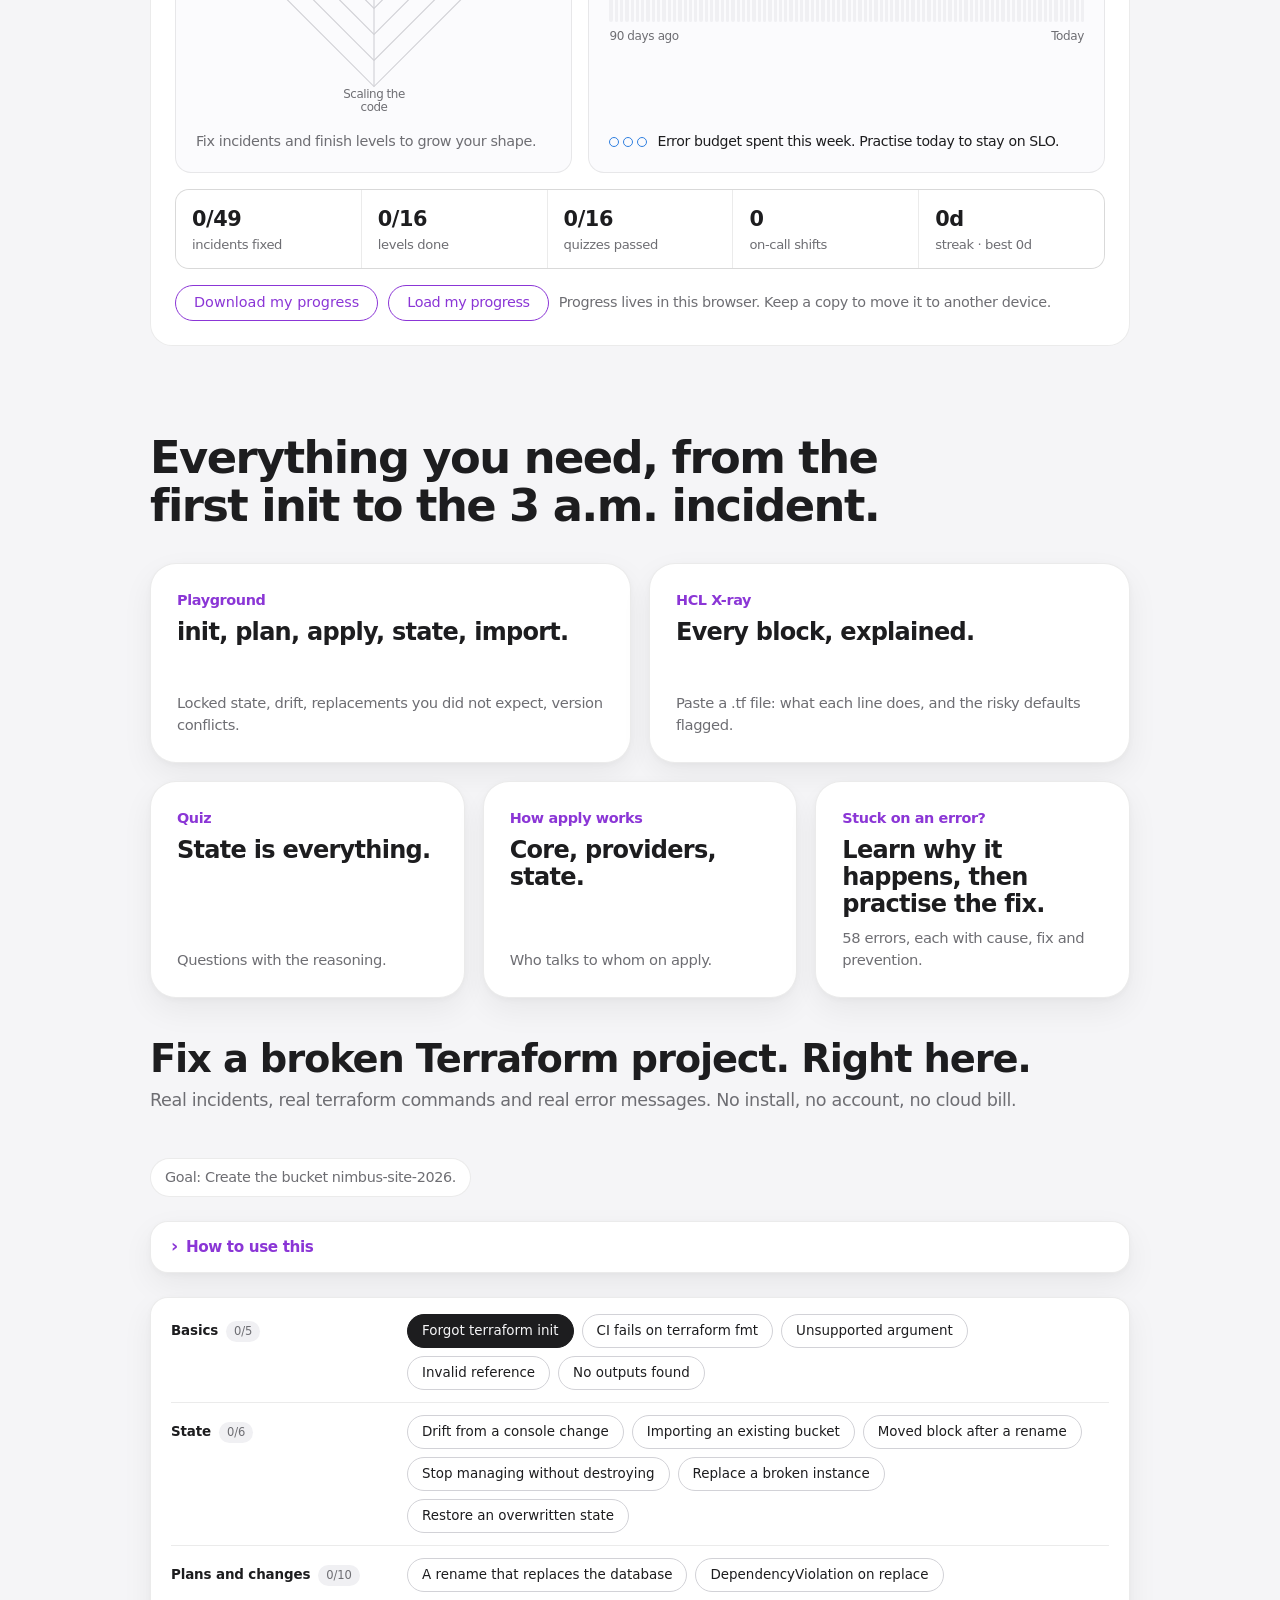
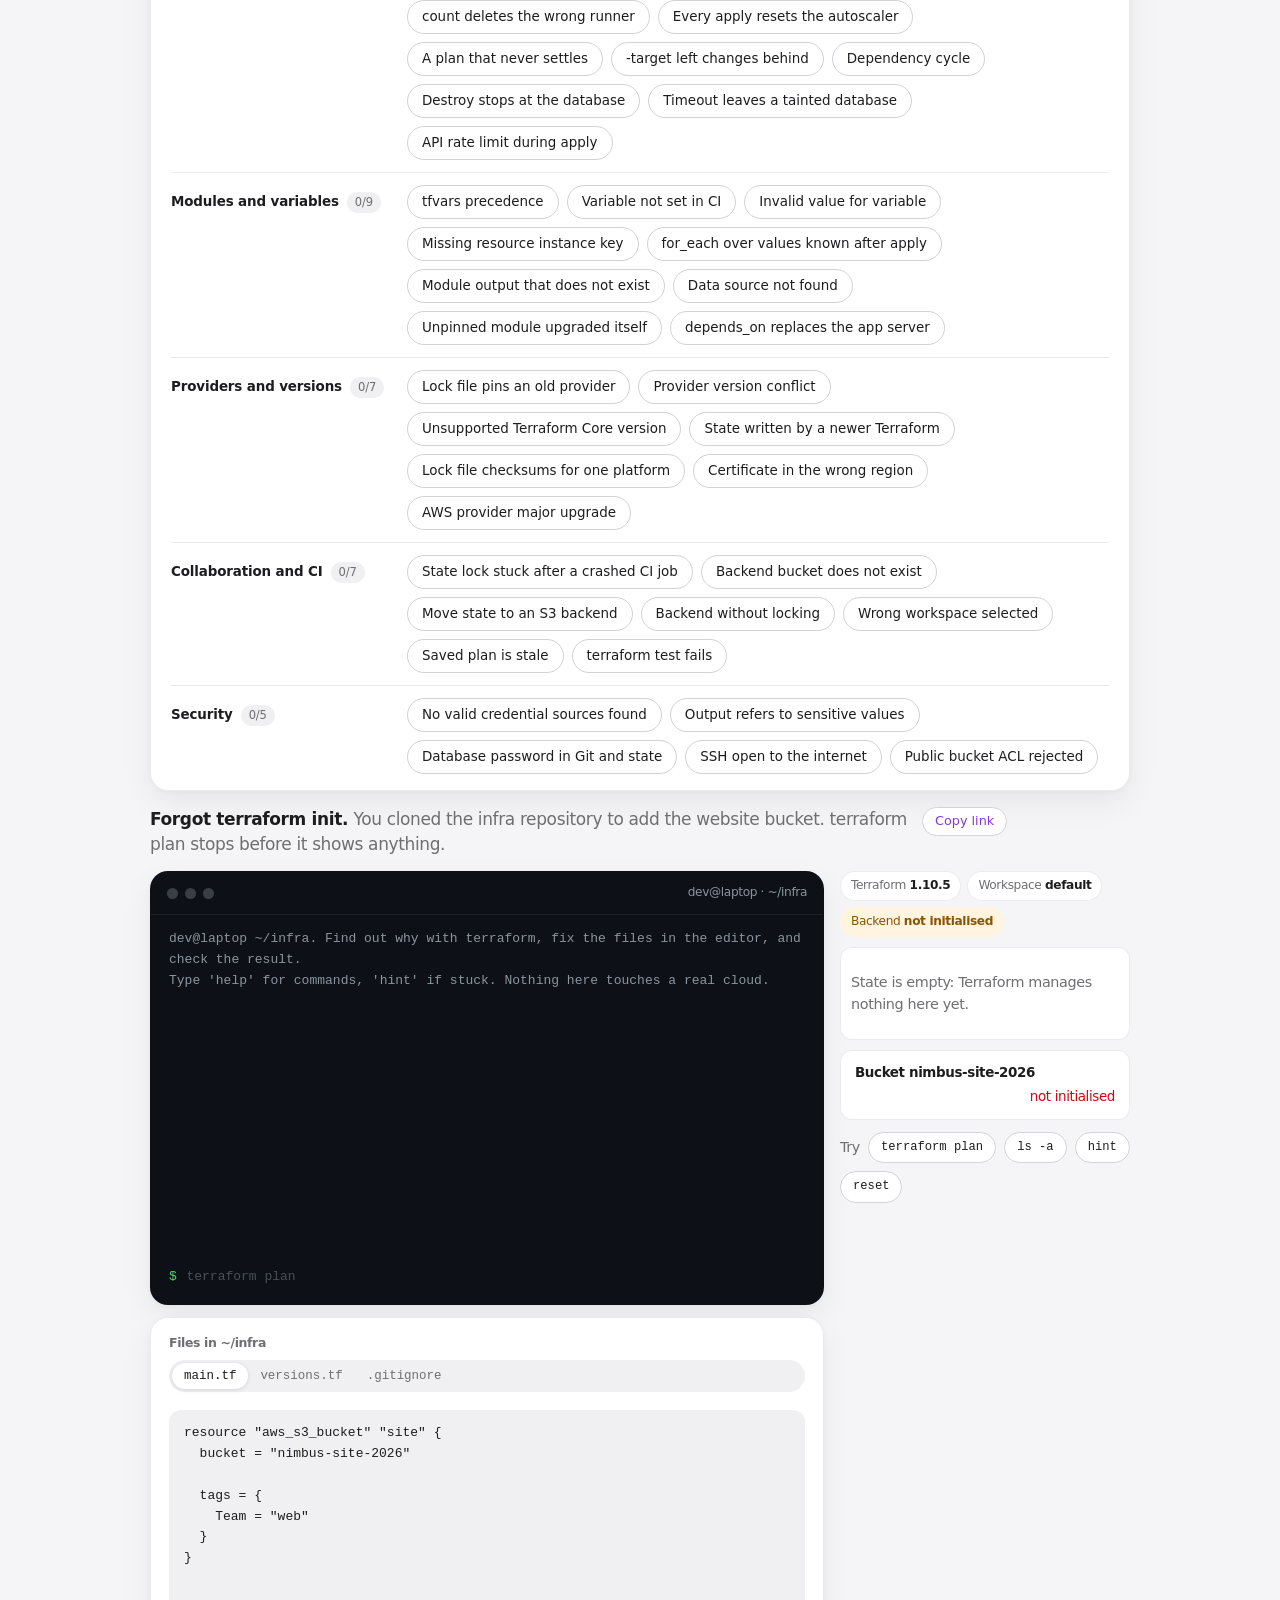
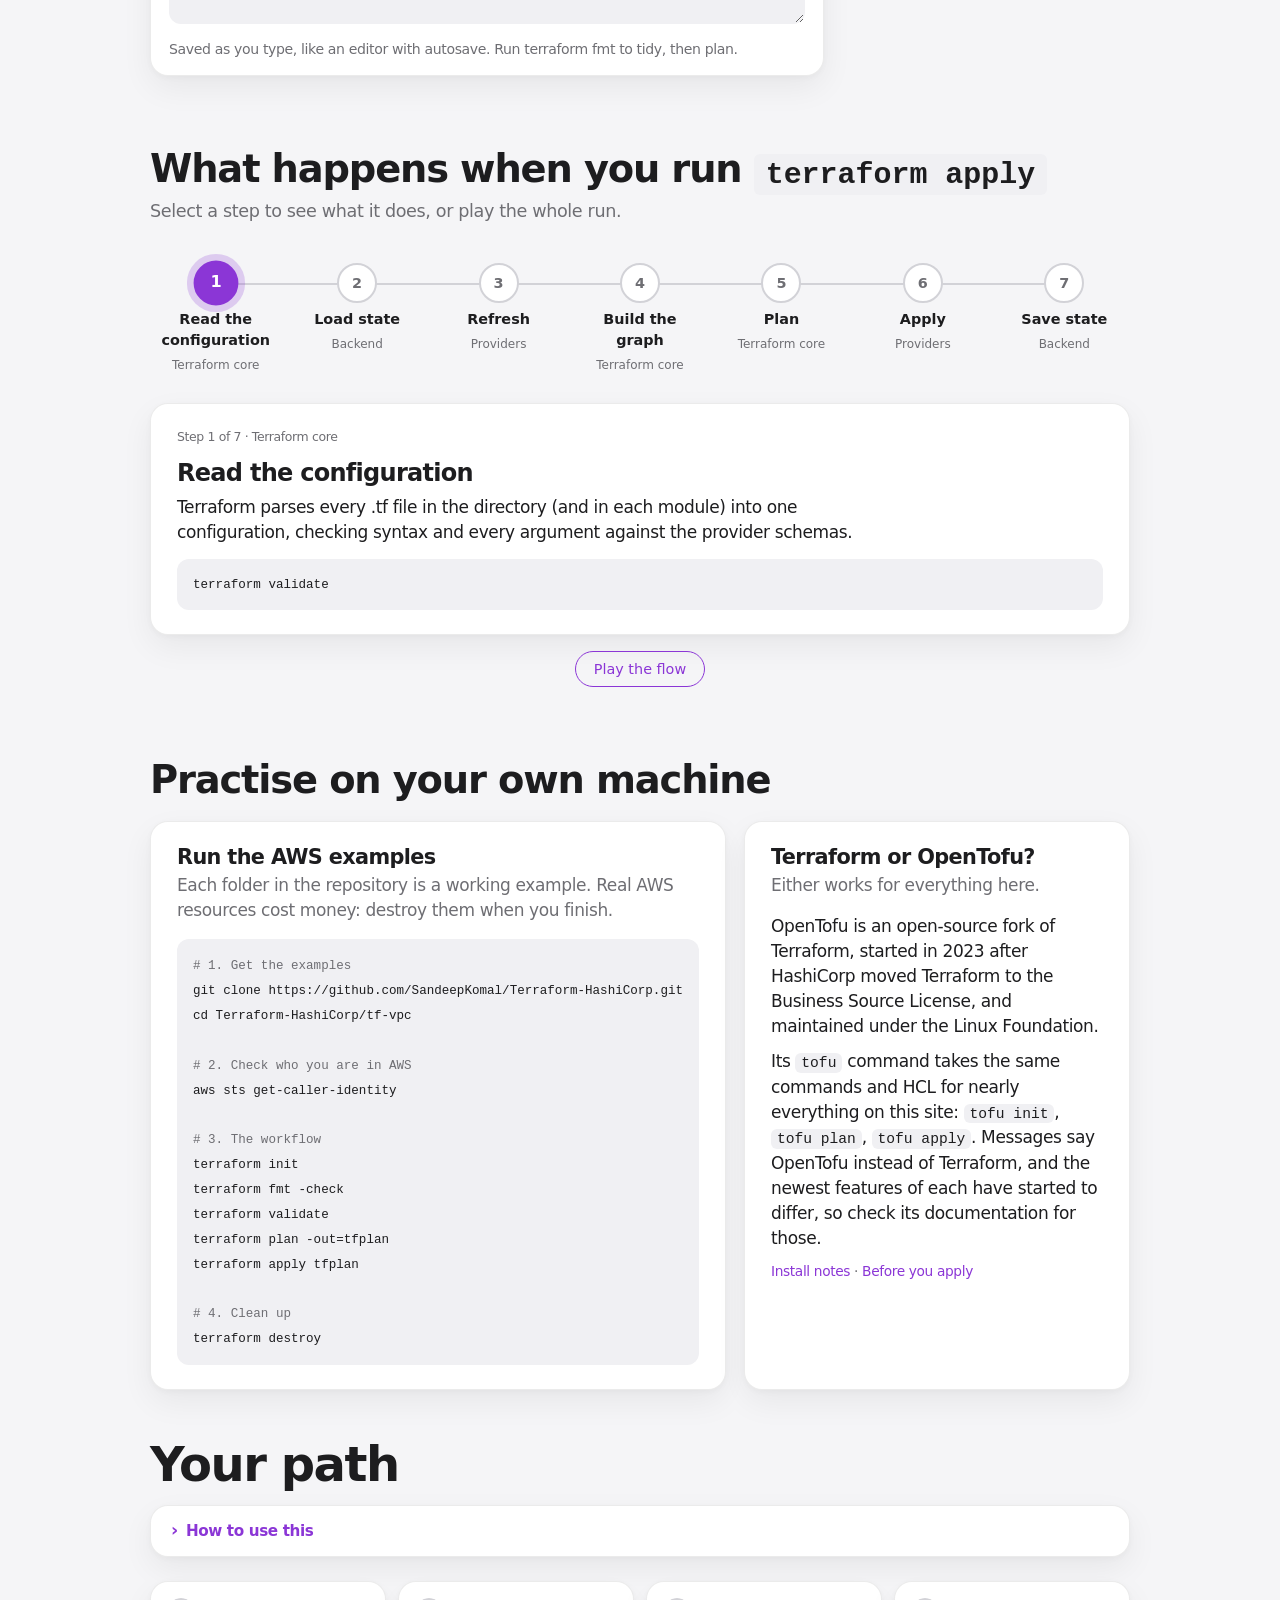
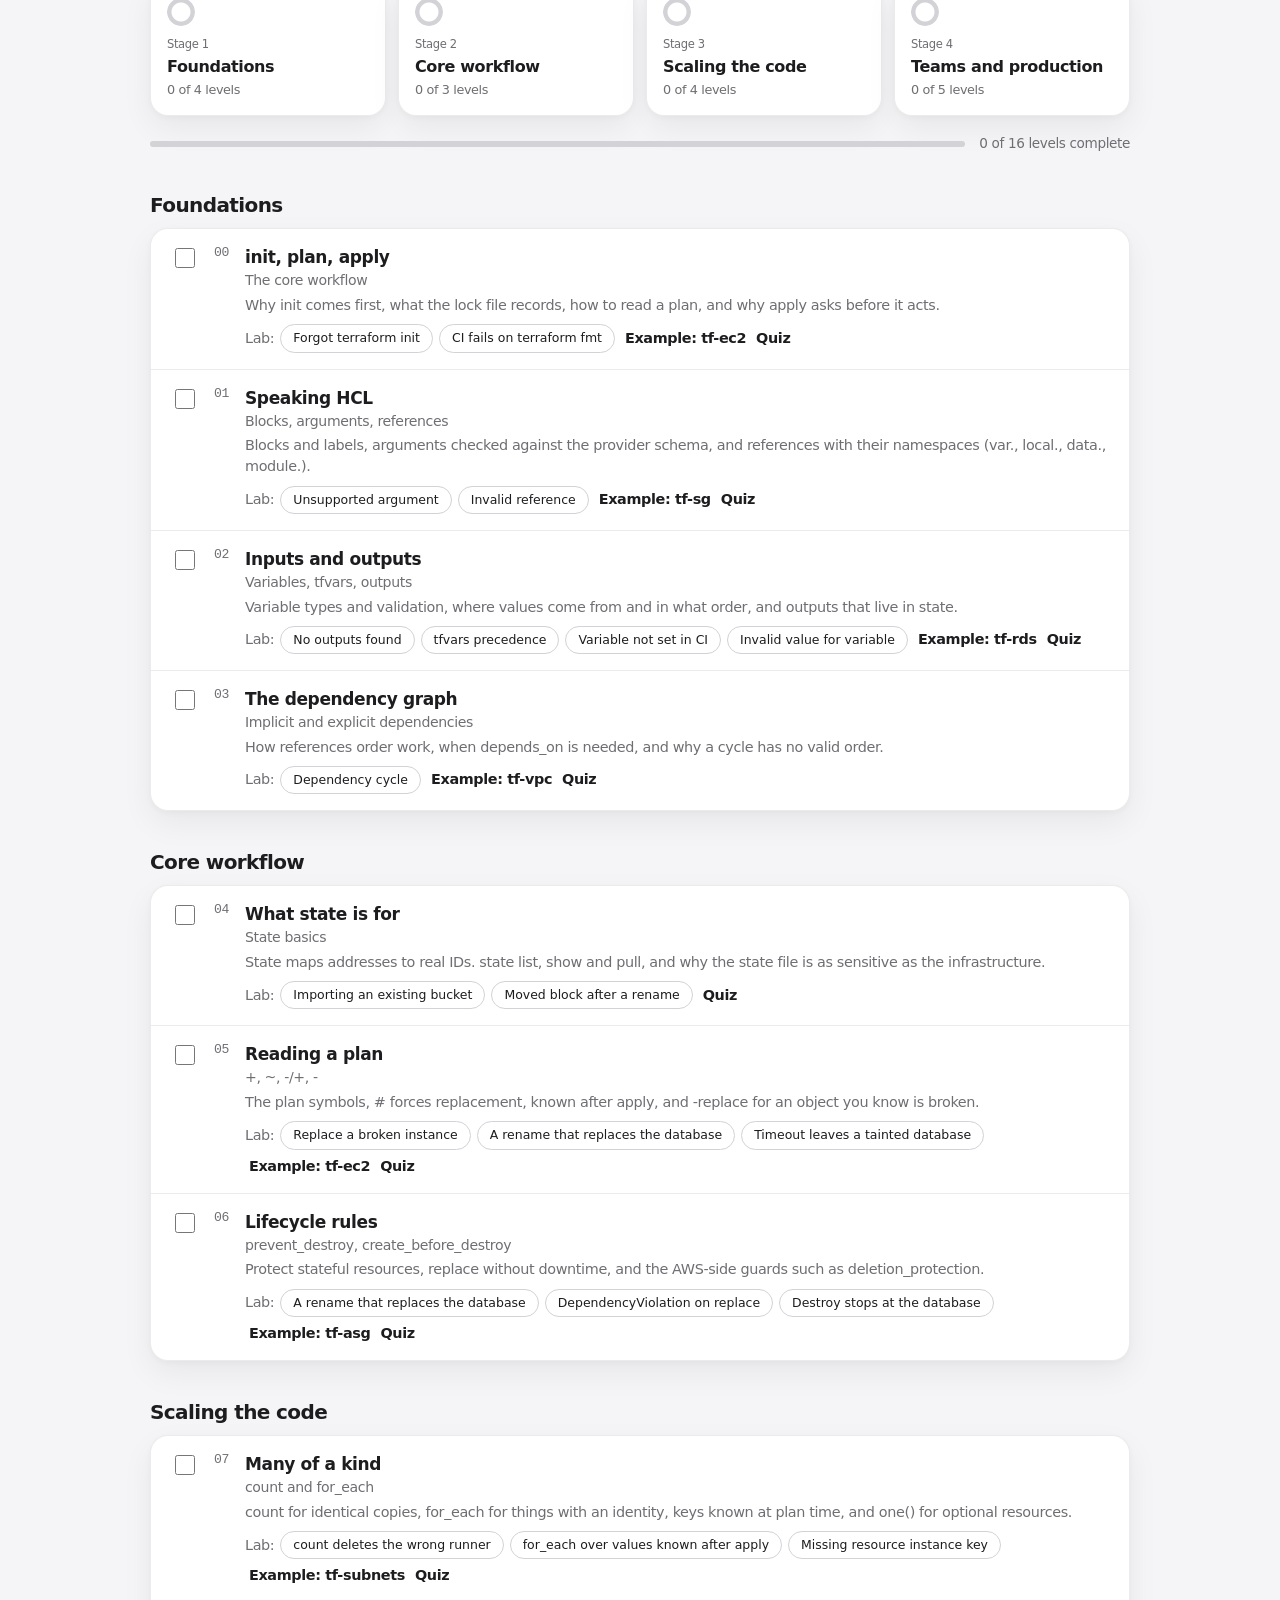
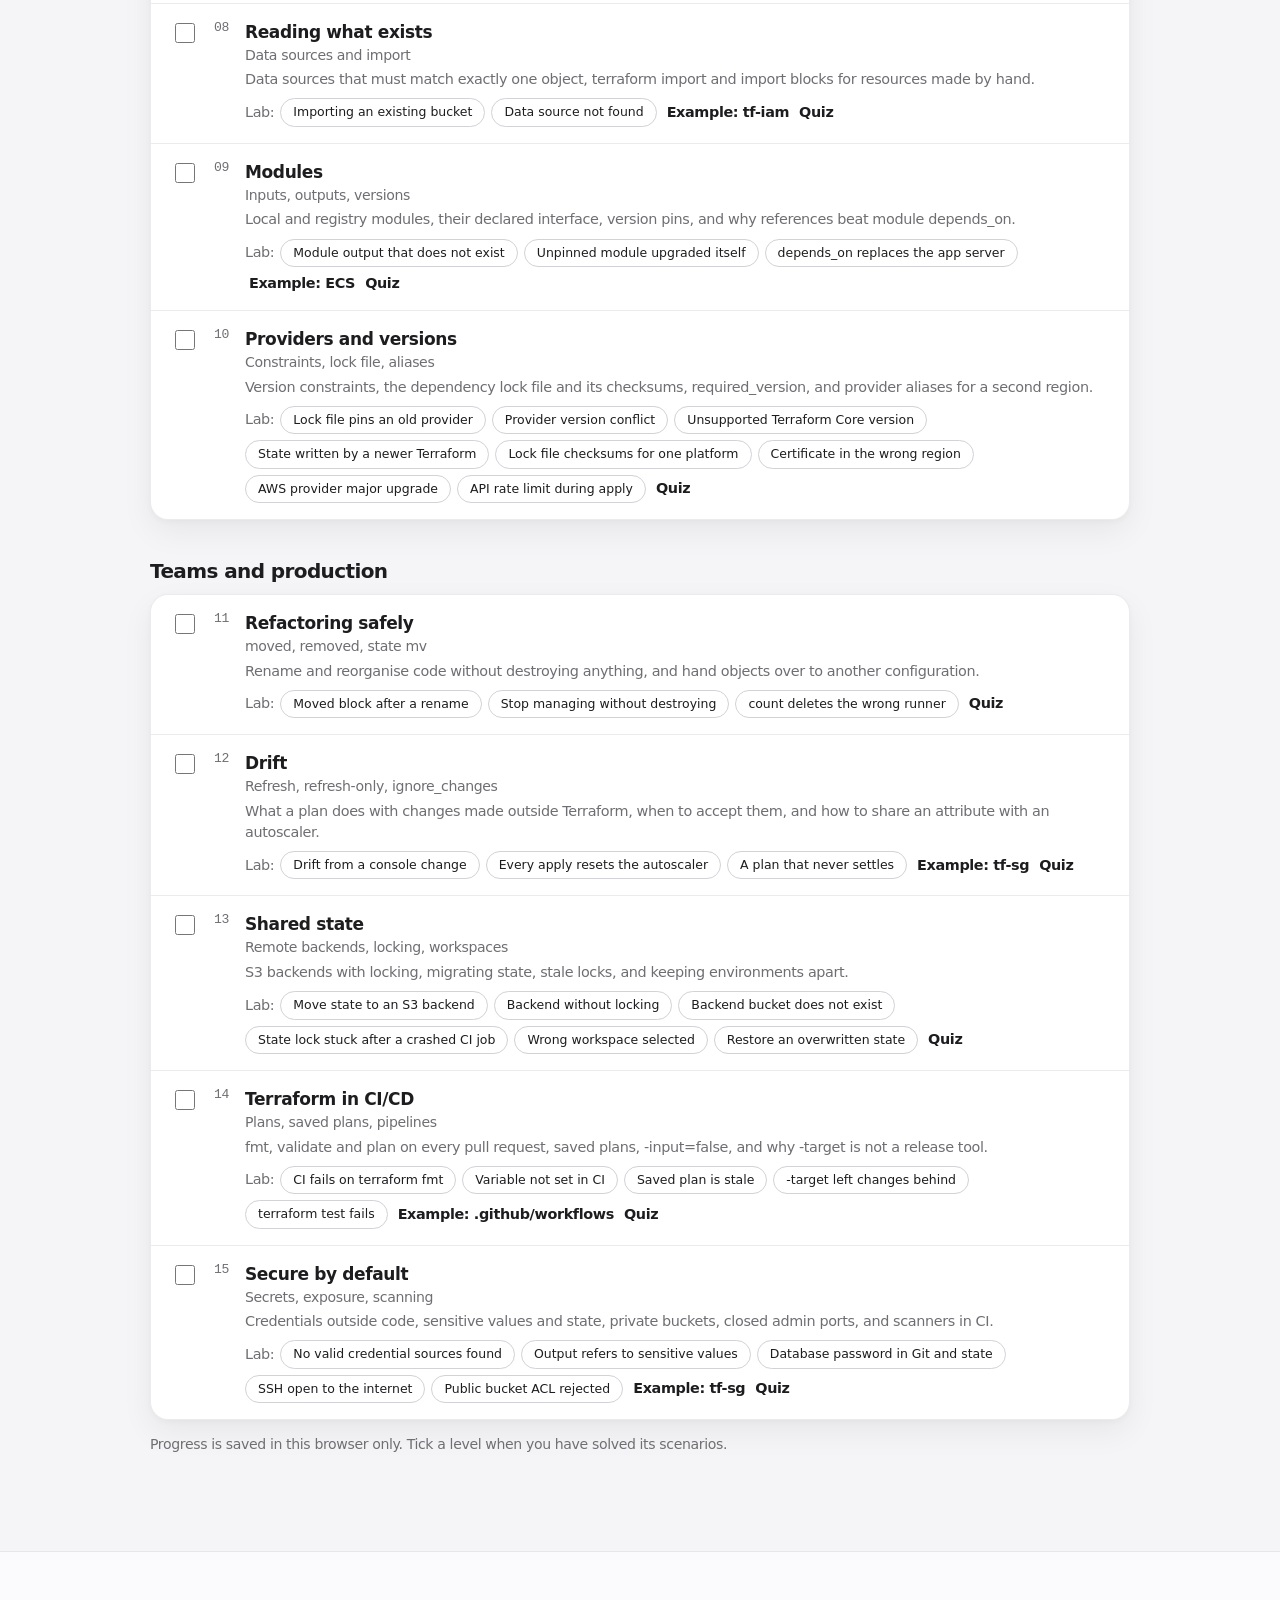
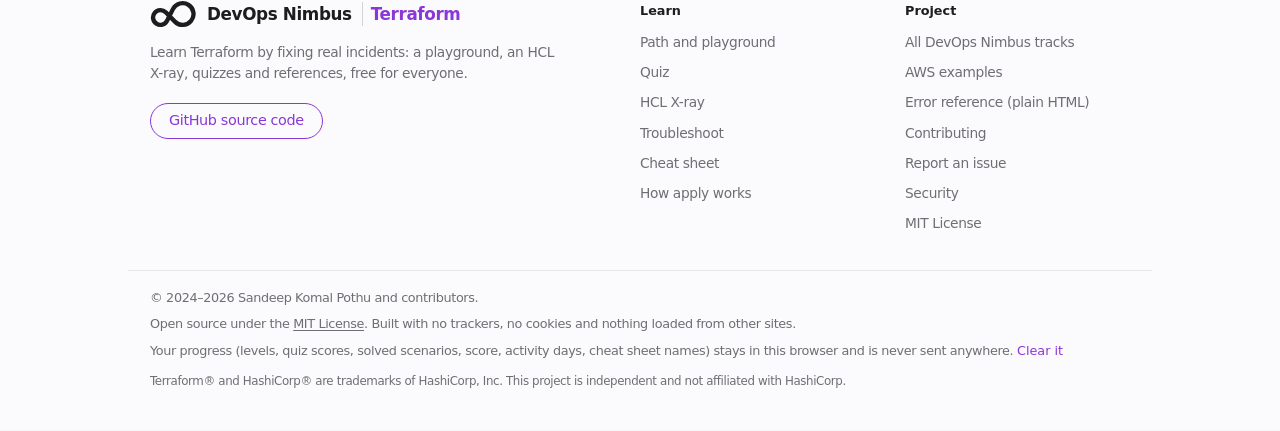
==== commit 82688da1: "Replace the header menu with a Learn | Fix mode switch Two clear modes read faster than one long row" ====
--- a/site/index.html
+++ b/site/index.html
@@ -23,21 +23,27 @@
         <img class="mark" src="nimbus.svg" alt="" width="37" height="22">
         DevOps Nimbus <span class="brand-track">Terraform</span>
       </a>
-      <nav aria-label="Sections">
+      <nav class="switch" aria-label="Mode">
+        <a class="sw learn" href="#path"><svg viewBox="0 0 16 16" width="15" height="15" aria-hidden="true"><path d="M2.5 3.2c1.8-.6 3.6-.4 5.5.8 1.9-1.2 3.7-1.4 5.5-.8v9c-1.8-.6-3.6-.4-5.5.8-1.9-1.2-3.7-1.4-5.5-.8zM8 4v9" fill="none" stroke="currentColor" stroke-width="1.4" stroke-linejoin="round"/></svg>Learn</a>
+        <a class="sw fix" href="#doctor"><svg viewBox="0 0 16 16" width="15" height="15" aria-hidden="true"><path d="M10.2 2.4a3.3 3.3 0 0 0-3.9 4.3L2.6 10.4a1.4 1.4 0 0 0 2 2l3.7-3.7a3.3 3.3 0 0 0 4.3-3.9l-2 2-1.7-.4-.4-1.7z" fill="none" stroke="currentColor" stroke-width="1.4" stroke-linejoin="round"/></svg>Fix</a>
+      </nav>
+      <button type="button" class="kbd-btn" id="palette-open" aria-label="Search the site (Ctrl+K)"><span>Search</span><kbd id="palette-key">Ctrl K</kbd></button>
+    </div>
+    <div class="wrap sub-row">
+      <nav class="subnav" aria-label="Sections">
         <div class="mode learn" role="group" aria-label="Learn">
-          <span class="mode-k">Learn</span>
+          <span class="mode-k">Step by step, basics to production</span>
           <a href="#path" data-tab="path">Path</a>
           <a href="#quiz" data-tab="quiz">Quiz</a>
           <a href="#xray" data-tab="xray">HCL X-ray</a>
           <a href="#arch" data-tab="arch">How apply works</a>
         </div>
         <div class="mode fix" role="group" aria-label="Fix">
-          <span class="mode-k">Fix</span>
+          <span class="mode-k">Something broken? Find the cause and the fix</span>
           <a href="#doctor" data-tab="doctor">Troubleshoot</a>
           <a href="#cheats" data-tab="cheats">Cheat sheet</a>
         </div>
       </nav>
-      <button type="button" class="kbd-btn" id="palette-open" aria-label="Search the site (Ctrl+K)"><span>Search</span><kbd id="palette-key">Ctrl K</kbd></button>
     </div>
   </header>
 
--- a/site/style.css
+++ b/site/style.css
@@ -8,11 +8,12 @@
   --muted: #6e6e73;
   --line: #d2d2d7;
   --hair: rgba(0, 0, 0, .08);
-  --accent: #6c3fd8;
-  --accent-hover: #5b31c2;
-  --accent-soft: #f0ebfd;
+  --accent: #8b36d6;
+  --accent-hover: #812ace;
+  --accent-2: #2f7fe0;
+  --stage-accent: #a665e0; /* the dark stage keeps the dark-mode accent */
+  --accent-soft: #e8e5f9;
   --on-accent: #ffffff;
-  --accent-2: #b294ff;
   --stage: #0b0b0d;
   --stage-text: #f5f5f7;
   --stage-muted: #8e8e93;
@@ -43,9 +44,10 @@
     --muted: #a1a1a6;
     --line: #424245;
     --hair: rgba(255, 255, 255, .1);
-    --accent: #b294ff;
-    --accent-hover: #c4adff;
-    --accent-soft: #241a3d;
+    --accent: #a665e0;
+    --accent-hover: #ba87e7;
+    --accent-2: #5b9ae7;
+    --accent-soft: #352941;
     --on-accent: #000000;
     --ok: #30d158;
     --ok-soft: #0f2e18;
@@ -64,8 +66,7 @@
 html { -webkit-text-size-adjust: 100%; scroll-padding-top: 96px; }
 body {
   margin: 0;
-  /* A soft tint of the accent at the top of the page. */
-  background: linear-gradient(180deg, color-mix(in srgb, var(--accent) 7%, var(--bg)), var(--bg)) top / 100% 480px no-repeat, var(--bg);
+  background: var(--bg);
   color: var(--text);
   font: 17px/1.47 -apple-system, BlinkMacSystemFont, "SF Pro Text", "Helvetica Neue", "Segoe UI", system-ui, sans-serif;
   letter-spacing: -.022em;
@@ -95,18 +96,8 @@
 .brand { display: flex; align-items: center; gap: 8px; font-weight: 600; font-size: .95rem; color: var(--text); white-space: nowrap; }
 .brand:hover { text-decoration: none; }
 .brand img { display: block; width: 22px; height: 22px; }
-.top nav { display: flex; align-items: center; gap: 10px; overflow-x: auto; flex: 1; justify-content: center; scrollbar-width: none; }
-.top nav a { color: var(--text); opacity: .8; padding: 6px; border-radius: 99px; white-space: nowrap; font-size: .82rem; transition: opacity .2s, background .2s; }
-.top nav a:hover { opacity: 1; text-decoration: none; }
-.top nav a[aria-current="page"] { opacity: 1; background: var(--code-bg); font-weight: 500; }
 /* Two modes: Learn (the course) and Fix (the reference for something broken now). */
-.mode { display: flex; align-items: center; gap: 2px; padding: 3px; border-radius: 99px; }
-.mode-k { font-size: .7rem; font-weight: 600; padding: 0 6px 0 10px; color: var(--accent); }
-.mode.fix { background: var(--warn-soft); }
-.mode.fix .mode-k { color: var(--warn-text); }
-.mode.fix a[aria-current="page"] { background: var(--surface); }
-.mode-banner { margin: 32px 0 0; padding: 12px 16px; border-radius: 12px; background: var(--warn-soft); font-size: .95rem; }
-.mode-banner strong { color: var(--warn-text); }
+.mode-banner { margin: 32px 0 0; padding: 12px 16px; border-radius: 12px; background: var(--surface); border: 1px solid var(--hair); box-shadow: inset 3px 0 0 var(--oncall); font-size: .95rem; }
 
 main { padding-top: 8px; padding-bottom: 64px; min-height: 70vh; }
 .tab > h2 { font-size: clamp(2rem, 4.5vw, 3rem); font-weight: 700; margin: 48px 0 14px; }
@@ -356,12 +347,6 @@
 .foot-base a { color: inherit; text-decoration: underline; text-underline-offset: 2px; }
 .foot-base .foot-tm { margin-top: 4px; font-size: .74rem; }
 
-/* Brand and search on the first row, the Learn and Fix menus centred on the second. */
-@media (max-width: 1024px) {
-  .top-inner { gap: 6px 10px; flex-wrap: wrap; height: auto; padding-top: 8px; padding-bottom: 6px; }
-  .brand { flex: 1; }
-  .top nav { order: 3; flex-basis: 100%; flex-wrap: wrap; justify-content: center; gap: 6px; overflow: visible; }
-}
 @media (max-width: 860px) {
   .flow { grid-template-columns: repeat(4, minmax(0, 1fr)); row-gap: 4px; }
   .flow::before { display: none; }
@@ -369,9 +354,6 @@
 }
 @media (max-width: 720px) {
   body { font-size: 16px; }
-  .top nav a { padding: 6px 8px; }
-  .mode { flex-wrap: wrap; justify-content: center; }
-  .mode-k { padding: 0 4px 0 8px; }
   .hero { padding: 48px 0 24px; }
   .flow { grid-template-columns: repeat(3, minmax(0, 1fr)); }
   .stages { grid-template-columns: repeat(2, minmax(0, 1fr)); }
@@ -576,8 +558,7 @@
 .link-btn:hover { text-decoration: underline; }
 
 /* Architecture: a diagram whose components explain themselves. */
-:root { --arch-cp: #f4f0fe; }
-@media (prefers-color-scheme: dark) { :root { --arch-cp: rgba(178, 148, 255, .1); } }
+:root { --arch-cp: color-mix(in srgb, var(--accent) 8%, transparent); }
 .arch-figure { position: relative; background: var(--surface); border: 1px solid var(--hair); border-radius: var(--radius); box-shadow: var(--shadow); padding: 20px; }
 .arch-svg { display: block; width: 100%; height: auto; font-family: inherit; }
 .arch-panel { fill: var(--surface-2); stroke: var(--line); stroke-width: 1; }
@@ -652,8 +633,6 @@
 .door h2 { margin: 0; font-size: 1.35rem; letter-spacing: -.02em; }
 .door p { margin: 0; color: var(--muted); }
 .door .door-k { font-size: .85rem; font-weight: 600; color: var(--accent); }
-.door.fix { background: var(--warn-soft); border-color: transparent; }
-.door.fix .door-k { color: var(--warn-text); }
 .door .ctas { margin-top: 10px; }
 .door-search { display: flex; gap: 8px; margin-top: 10px; }
 .door-search input[type="search"] { flex: 1; min-width: 0; border-radius: 99px; }
@@ -661,11 +640,11 @@
   position: relative; margin: 0; background: var(--stage); color: var(--stage-text); border-radius: 30px; padding: 30px; min-height: 340px;
   overflow: hidden; isolation: isolate; box-shadow: 0 30px 80px -30px color-mix(in srgb, var(--accent) 45%, transparent);
 }
-.stage::before { content: ""; position: absolute; inset: -40% -10% auto; height: 120%; background: radial-gradient(closest-side, color-mix(in srgb, var(--accent-2) 30%, transparent), transparent 70%); z-index: -1; pointer-events: none; }
+.stage::before { content: ""; position: absolute; inset: -40% -10% auto; height: 120%; background: radial-gradient(closest-side, color-mix(in srgb, var(--stage-accent) 30%, transparent), transparent 70%); z-index: -1; pointer-events: none; }
 .stage-bar { display: flex; justify-content: space-between; align-items: flex-start; gap: 12px; margin-bottom: 20px; font-size: .8rem; color: var(--stage-muted); flex-wrap: wrap; }
 .stage-bar strong { display: block; color: var(--stage-text); font-weight: 600; font-size: .95rem; }
 .toggle { font: inherit; font-size: .8rem; border: 1px solid var(--stage-line); background: rgba(255, 255, 255, .06); color: var(--stage-text); border-radius: 99px; padding: 7px 14px; cursor: pointer; transition: background .2s, border-color .2s; }
-.toggle:hover, .toggle[aria-pressed="true"] { border-color: var(--accent-2); background: color-mix(in srgb, var(--accent-2) 18%, transparent); }
+.toggle:hover, .toggle[aria-pressed="true"] { border-color: var(--stage-accent); background: color-mix(in srgb, var(--stage-accent) 18%, transparent); }
 .mono { font: 13px/1.65 "SF Mono", ui-monospace, Menlo, Consolas, monospace; letter-spacing: 0; }
 .plan div { padding: 6px 10px; border-radius: 8px; transition: background .3s var(--ease), opacity .3s; }
 .plan .replace { background: rgba(255, 69, 58, .14); }
@@ -673,7 +652,7 @@
 .s-ok { color: #30d158; } .s-warn { color: #ffd60a; } .s-bad { color: #ff6961; } .s-dim { color: var(--stage-muted); }
 .summary { margin-top: 16px; font-size: .9rem; }
 .stage-foot { margin-top: 18px; font-size: .8rem; }
-.stage-foot a { color: var(--accent-2); }
+.stage-foot a { color: var(--stage-accent); }
 .stats { display: grid; grid-template-columns: repeat(3, 1fr); gap: 1px; background: var(--hair); border-radius: 22px; overflow: hidden; margin: 24px 0 0; border: 1px solid var(--hair); }
 .stats div { background: var(--surface); padding: 24px 26px; }
 .stats b { display: block; font-size: 2.4rem; letter-spacing: -.04em; line-height: 1.1; }
@@ -821,3 +800,44 @@
 .eng-file { position: relative; }
 .eng-file input { position: absolute; inset: 0; opacity: 0; cursor: pointer; }
 .eng-file:focus-within { outline: 2px solid var(--accent); outline-offset: 2px; }
+
+/* Header: a Learn | Fix switch, then the current mode's pages. Learn is light; Fix is "on-call dark". */
+:root { --oncall: #1d1d1f; --on-oncall: #ffffff; }
+@media (prefers-color-scheme: dark) { :root { --oncall: #f5f5f7; --on-oncall: #000000; } }
+.top { padding-bottom: 0; }
+.top-inner { justify-content: space-between; }
+.switch { position: relative; display: grid; grid-template-columns: 1fr 1fr; padding: 3px; border-radius: 99px; background: var(--code-bg); flex: none; }
+.switch::before { content: ""; position: absolute; inset: 3px auto 3px 3px; width: calc(50% - 3px); border-radius: 99px; background: var(--surface); box-shadow: 0 1px 3px rgba(0, 0, 0, .12); transition: transform .28s var(--ease, ease), background-color .28s; }
+[data-mode="fix"] .switch::before { transform: translateX(100%); background: var(--oncall); }
+.sw { position: relative; display: inline-flex; align-items: center; justify-content: center; gap: 7px; min-width: 96px; padding: 6px 16px; border-radius: 99px; font-size: .86rem; font-weight: 600; color: var(--muted); text-decoration: none; transition: color .28s; }
+.sw:hover { text-decoration: none; color: var(--text); }
+.sw.learn[aria-current] { color: var(--accent); }
+.sw.fix[aria-current] { color: var(--on-oncall); }
+.sub-row { box-shadow: 0 -1px 0 var(--hair); max-width: none; }
+.sub-row > .subnav { max-width: 1080px; margin: 0 auto; }
+.subnav { display: flex; justify-content: center; }
+.subnav .mode { display: flex; align-items: center; gap: 4px; }
+.subnav .mode.fix, [data-mode="fix"] .subnav .mode.learn { display: none; }
+[data-mode="fix"] .subnav .mode.fix { display: flex; }
+.subnav .mode-k { font-size: .78rem; color: var(--muted); margin-right: 14px; white-space: nowrap; }
+.subnav a { position: relative; padding: 11px 12px; font-size: .84rem; color: var(--text); opacity: .75; text-decoration: none; white-space: nowrap; }
+.subnav a:hover { opacity: 1; text-decoration: none; }
+.subnav a[aria-current="page"] { opacity: 1; font-weight: 600; }
+.subnav a[aria-current="page"]::after { content: ""; position: absolute; left: 12px; right: 12px; bottom: -1px; height: 2px; border-radius: 2px; background: var(--accent); }
+[data-mode="fix"] .subnav a[aria-current="page"]::after { background: var(--oncall); }
+@media (max-width: 720px) {
+  .top-inner { flex-wrap: wrap; height: auto; gap: 8px 10px; padding-top: 8px; padding-bottom: 8px; }
+  .brand { flex: 1; }
+  .switch { order: 3; flex-basis: 100%; }
+  .subnav .mode-k { display: none; }
+  .subnav { justify-content: flex-start; overflow-x: auto; scrollbar-width: none; }
+  .sw { min-width: 0; padding: 6px 12px; }
+  .subnav a { padding: 11px 8px; font-size: .8rem; }
+  .subnav a[aria-current="page"]::after { left: 8px; right: 8px; }
+}
+@media (prefers-reduced-motion: reduce) { .switch::before, .sw { transition: none; } }
+.door.fix { background: var(--oncall); border-color: transparent; color: var(--on-oncall); }
+.door.fix p, .door.fix .door-k { color: color-mix(in srgb, var(--on-oncall) 72%, transparent); }
+.door.fix .pill { background: var(--on-oncall); color: var(--oncall); border-color: transparent; font-weight: 600; }
+.door.fix .pill:hover { background: color-mix(in srgb, var(--on-oncall) 88%, var(--oncall)); }
+.door.fix input[type="search"] { border-color: transparent; }
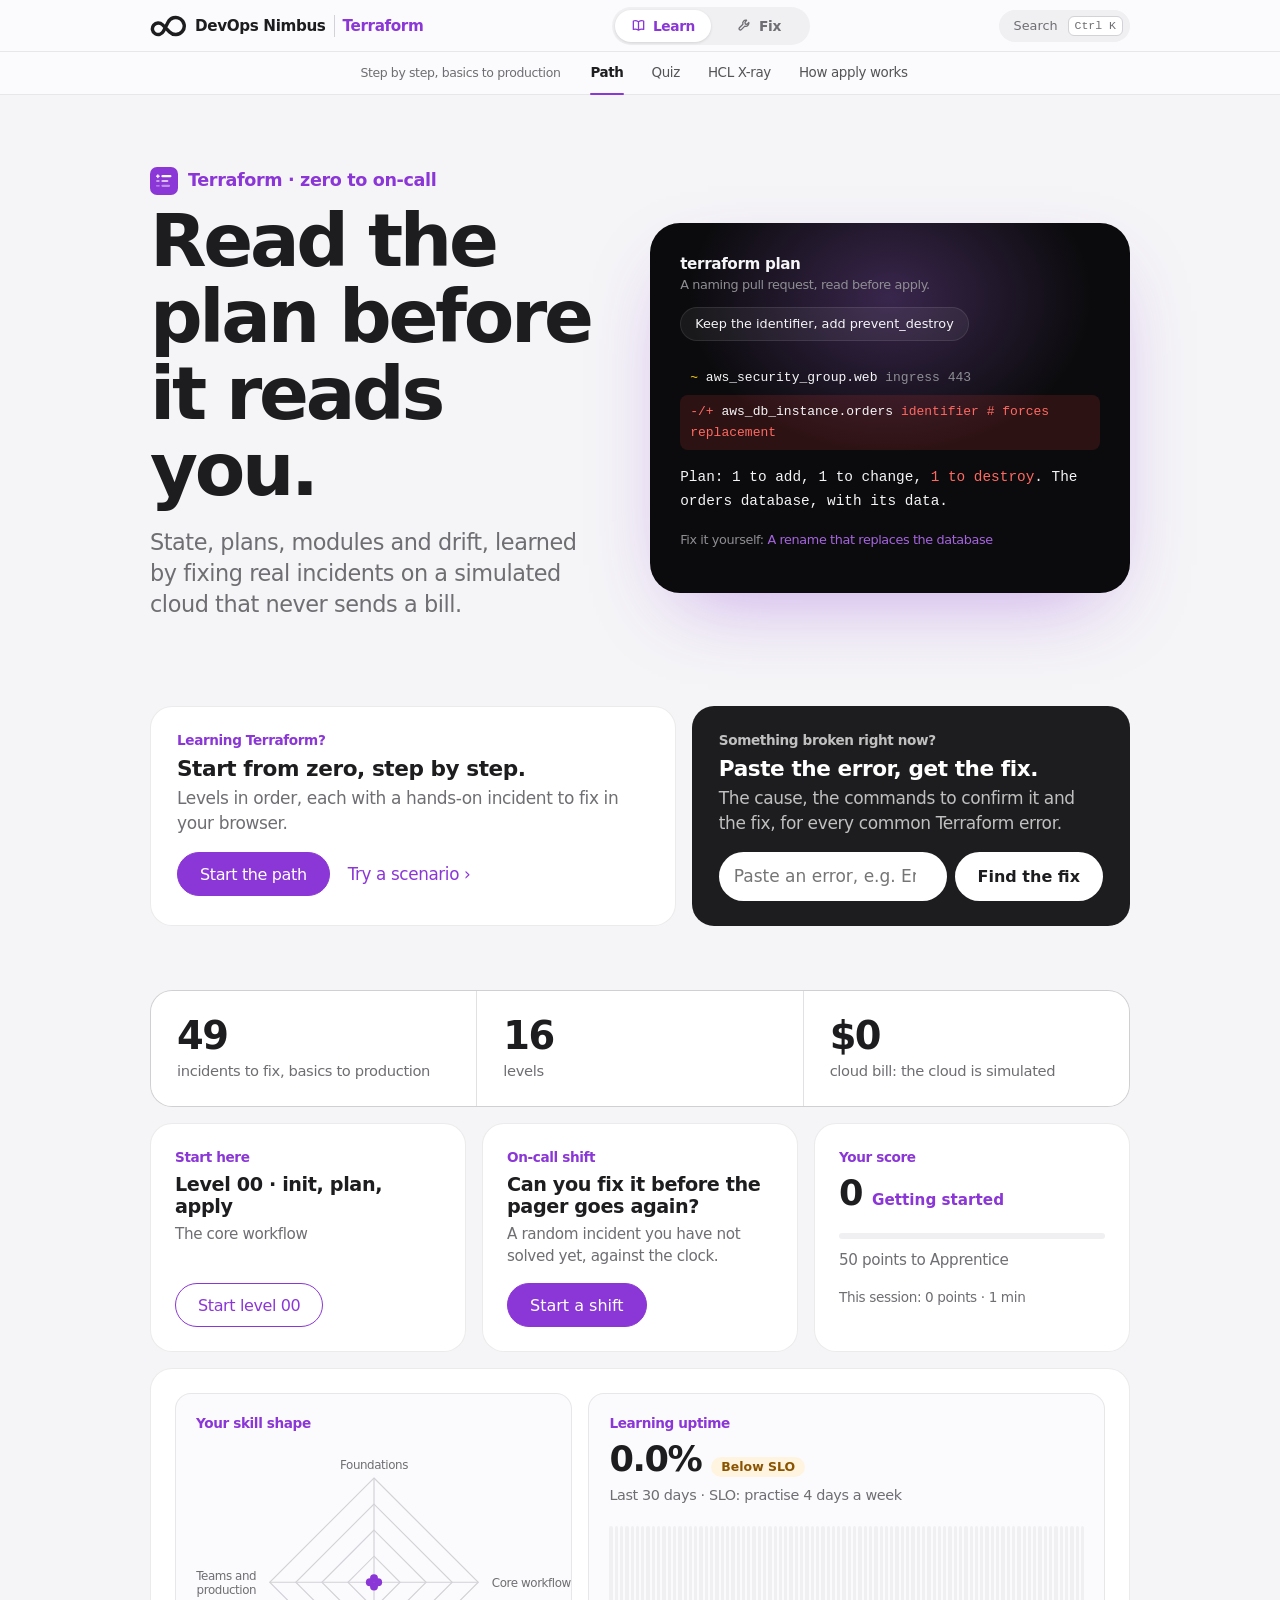
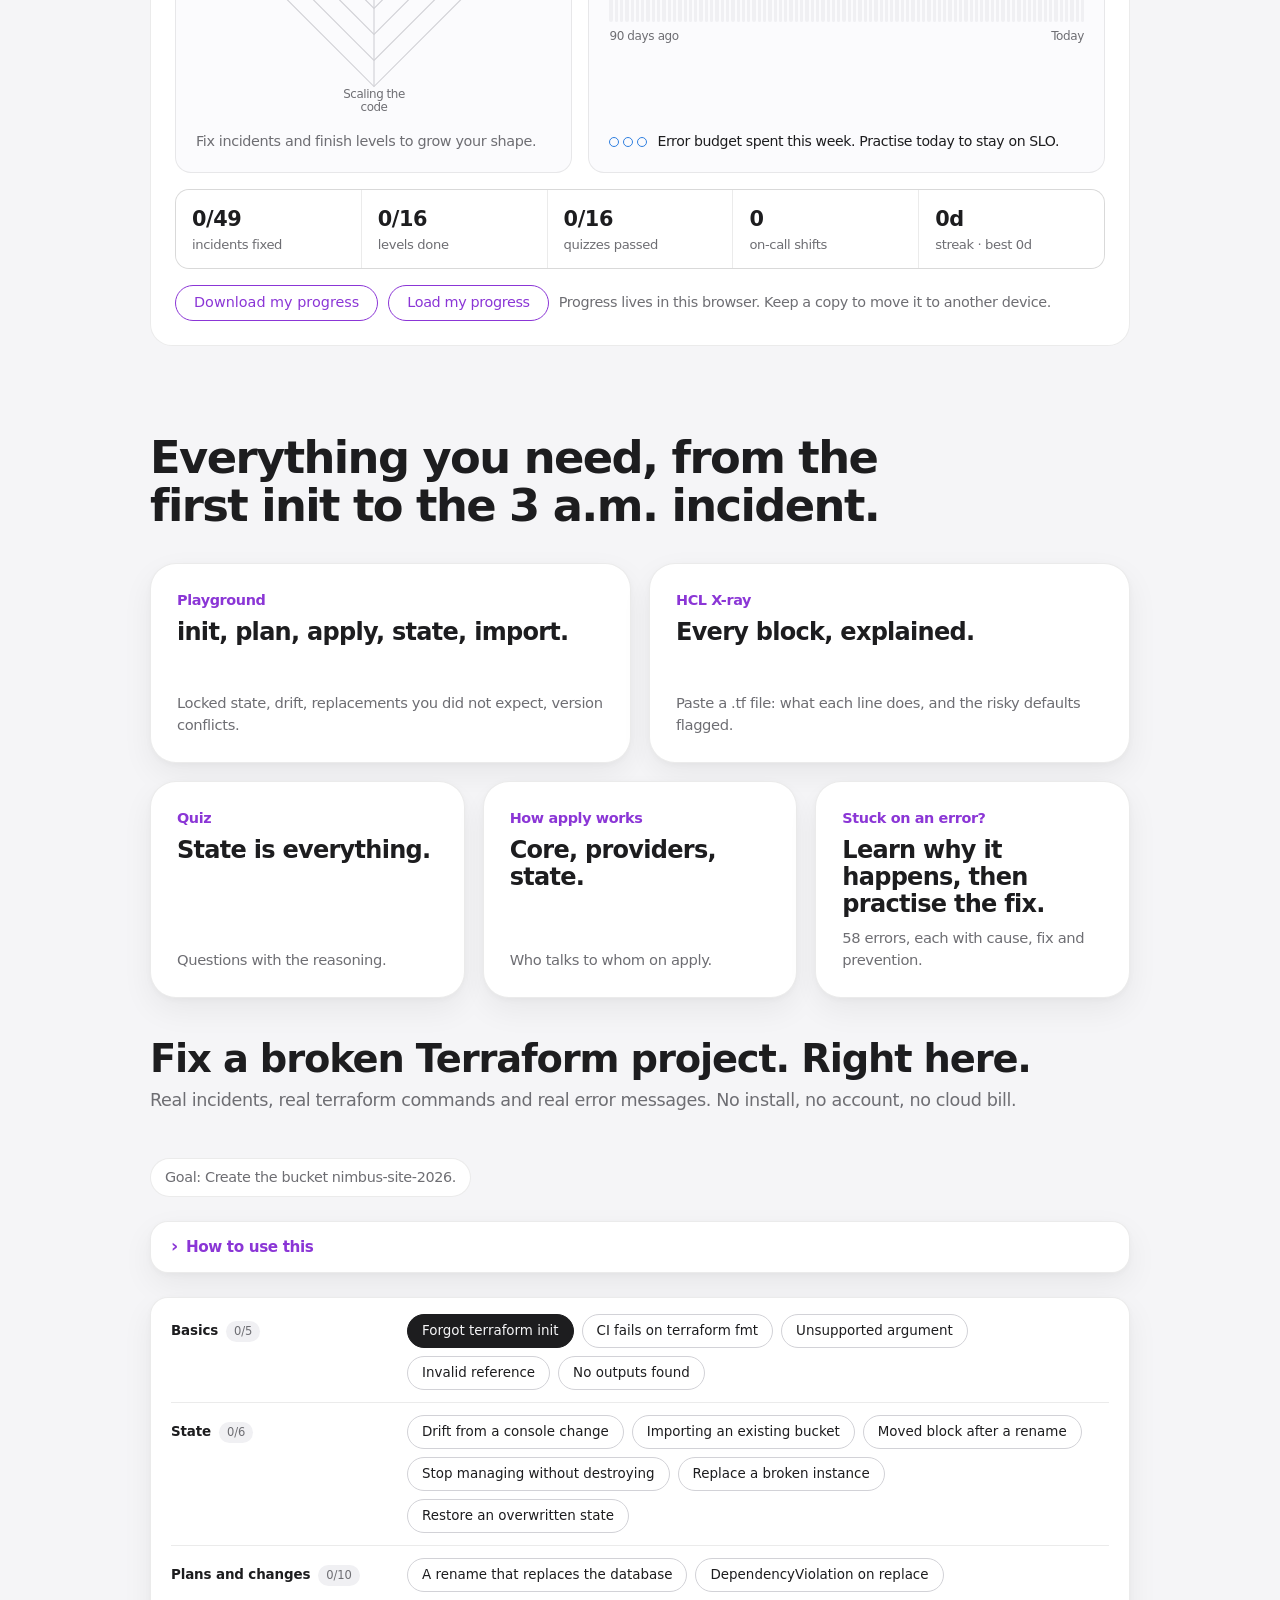
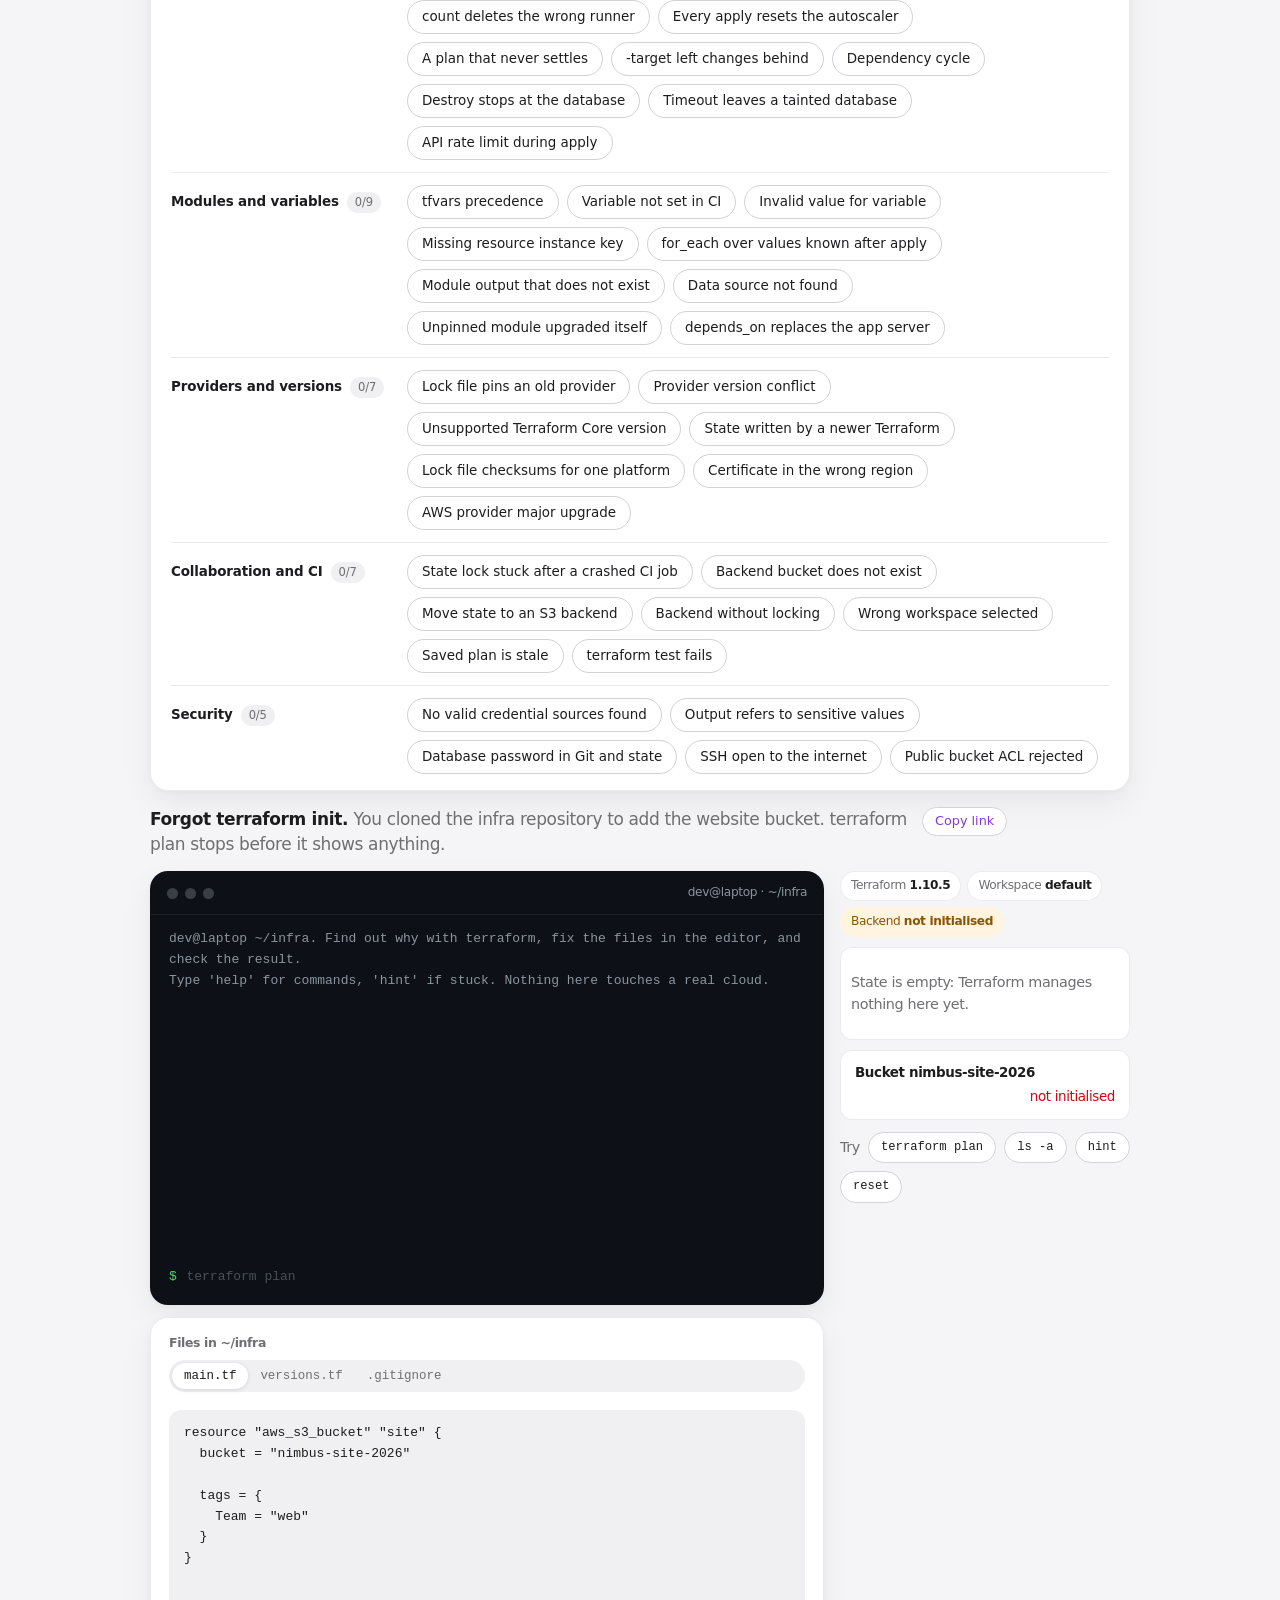
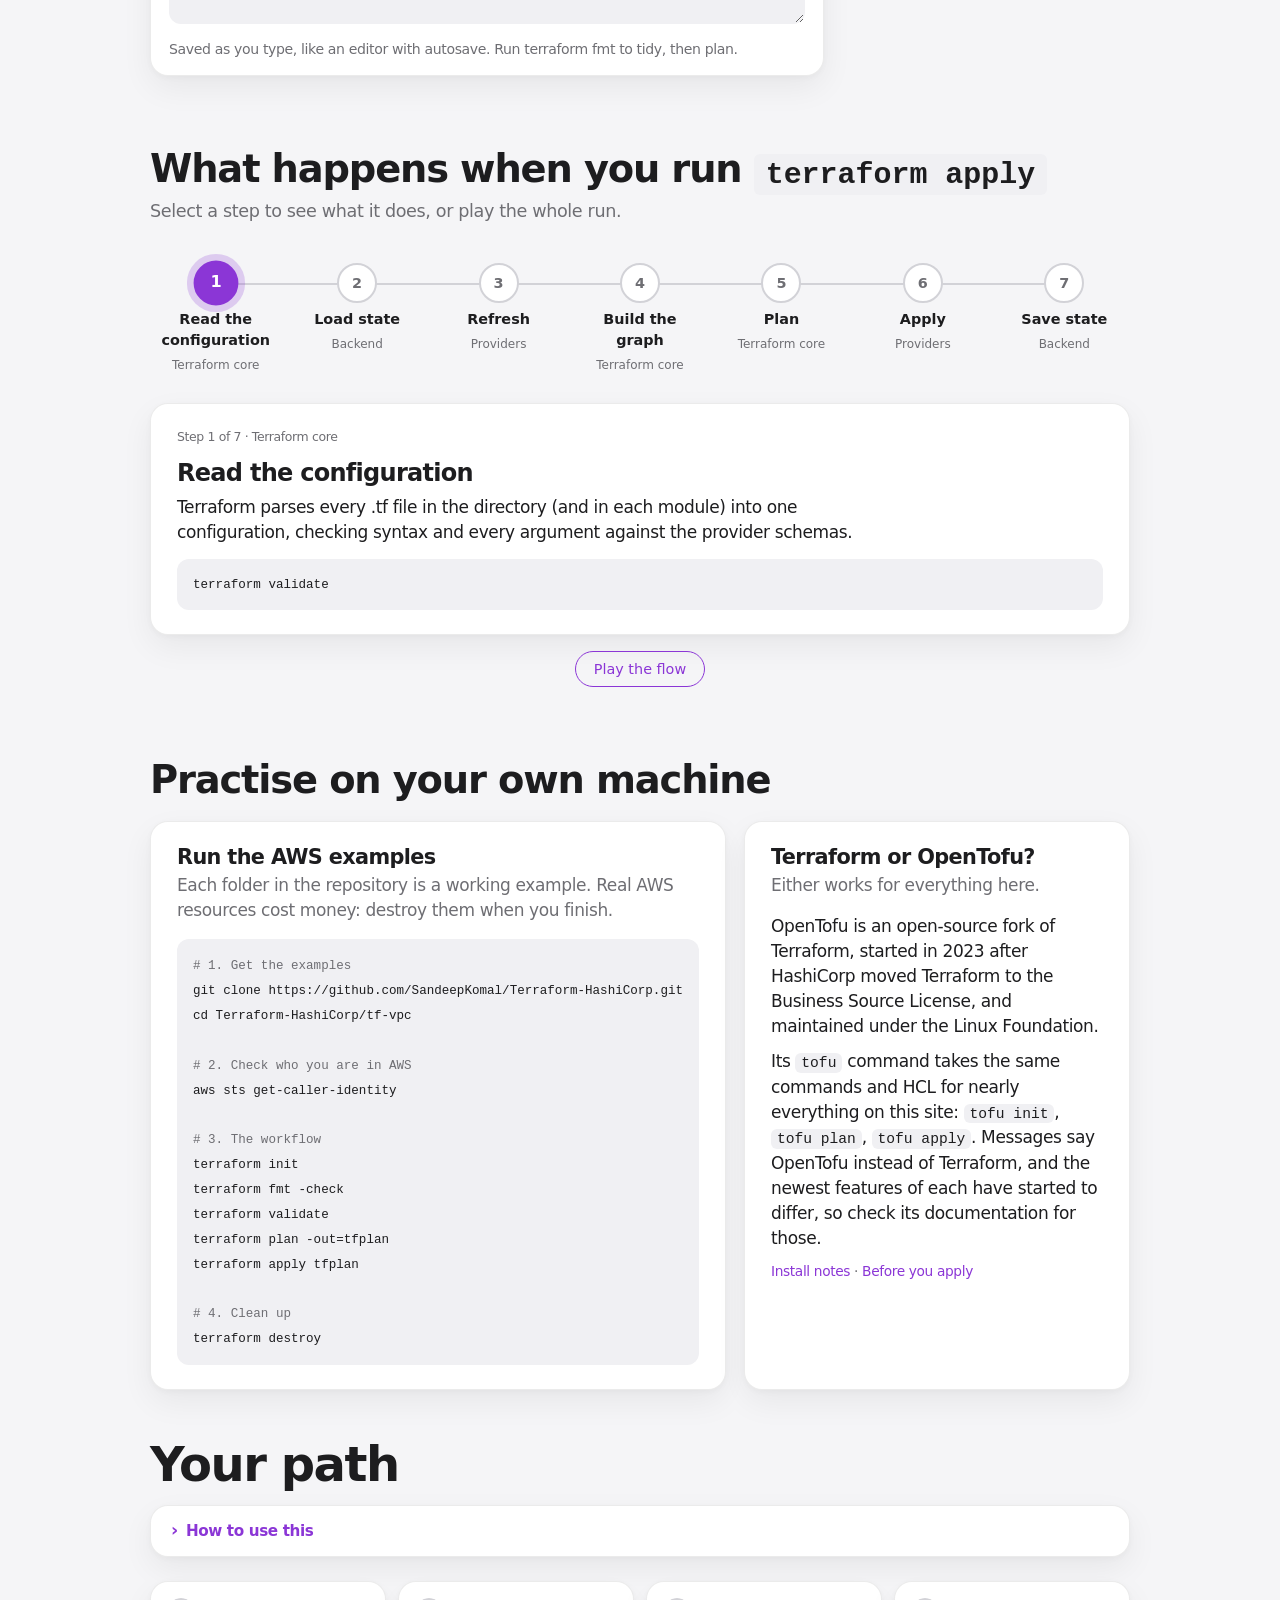
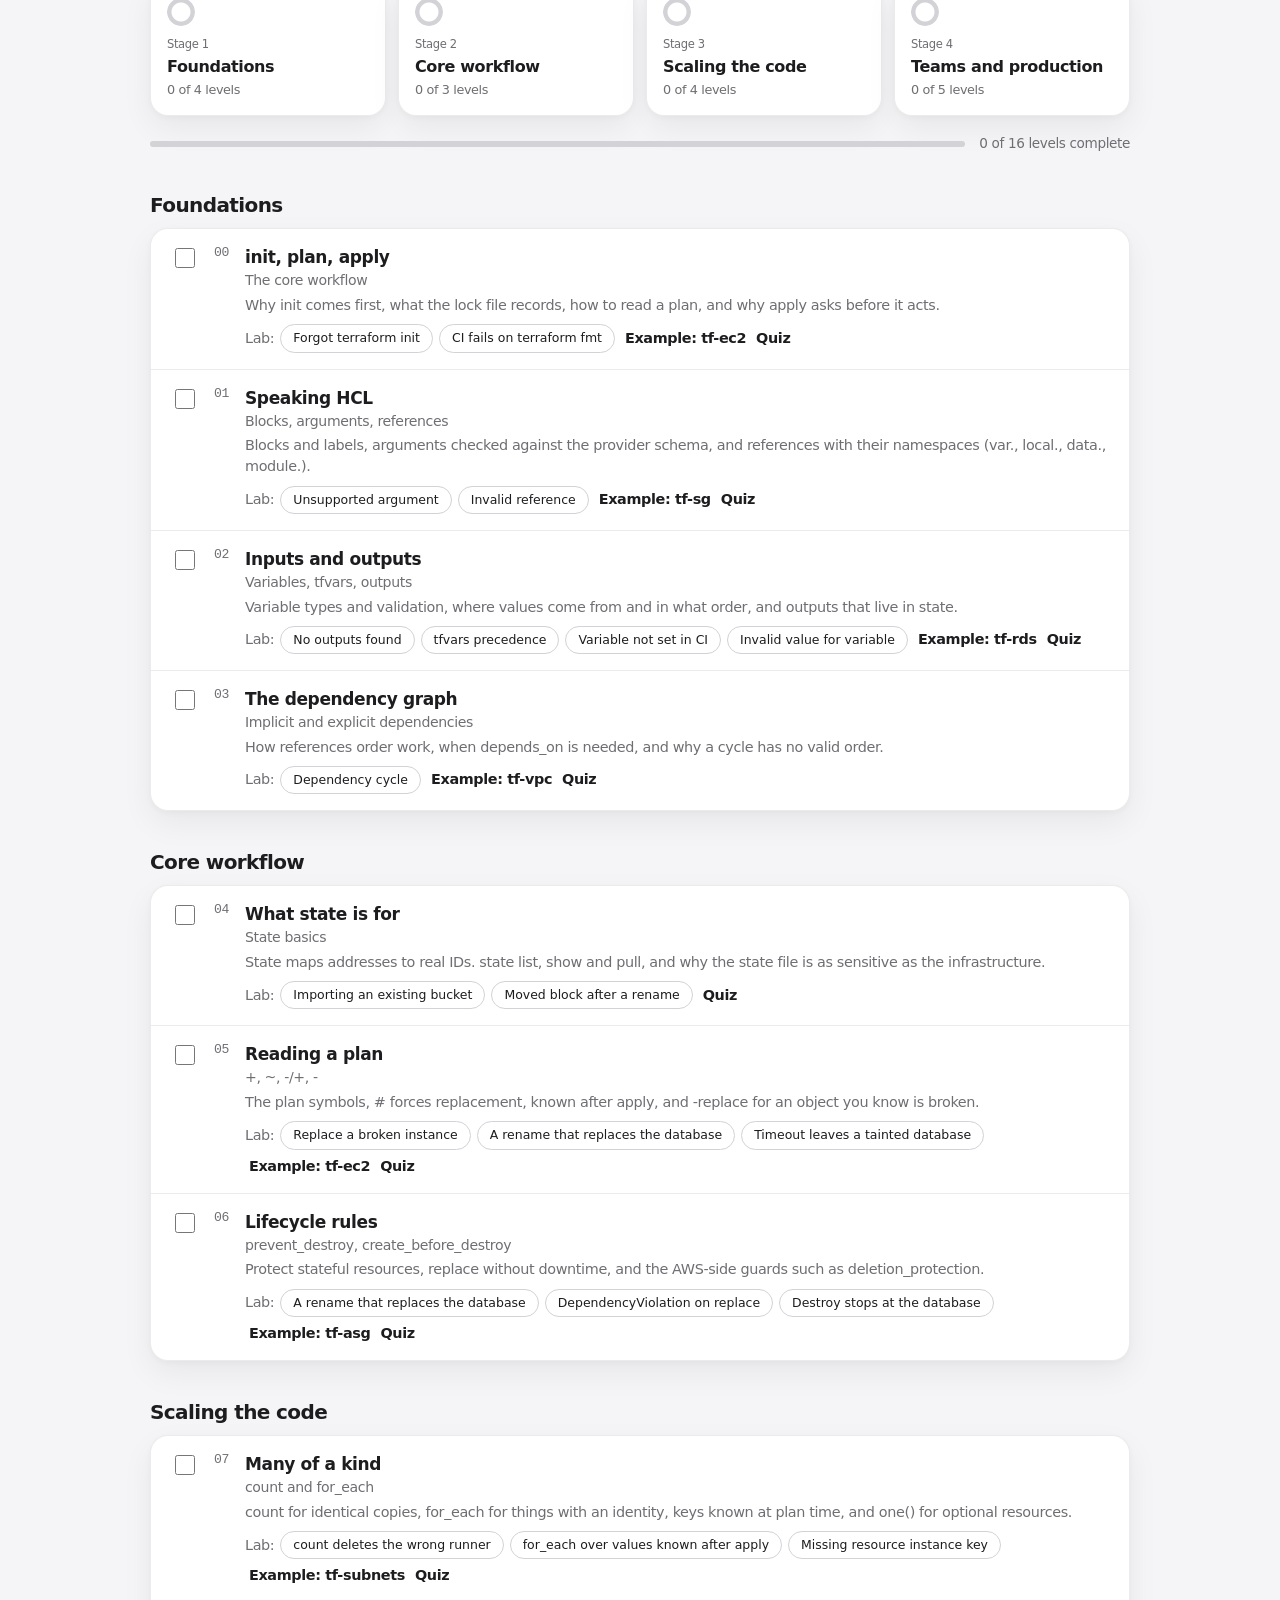
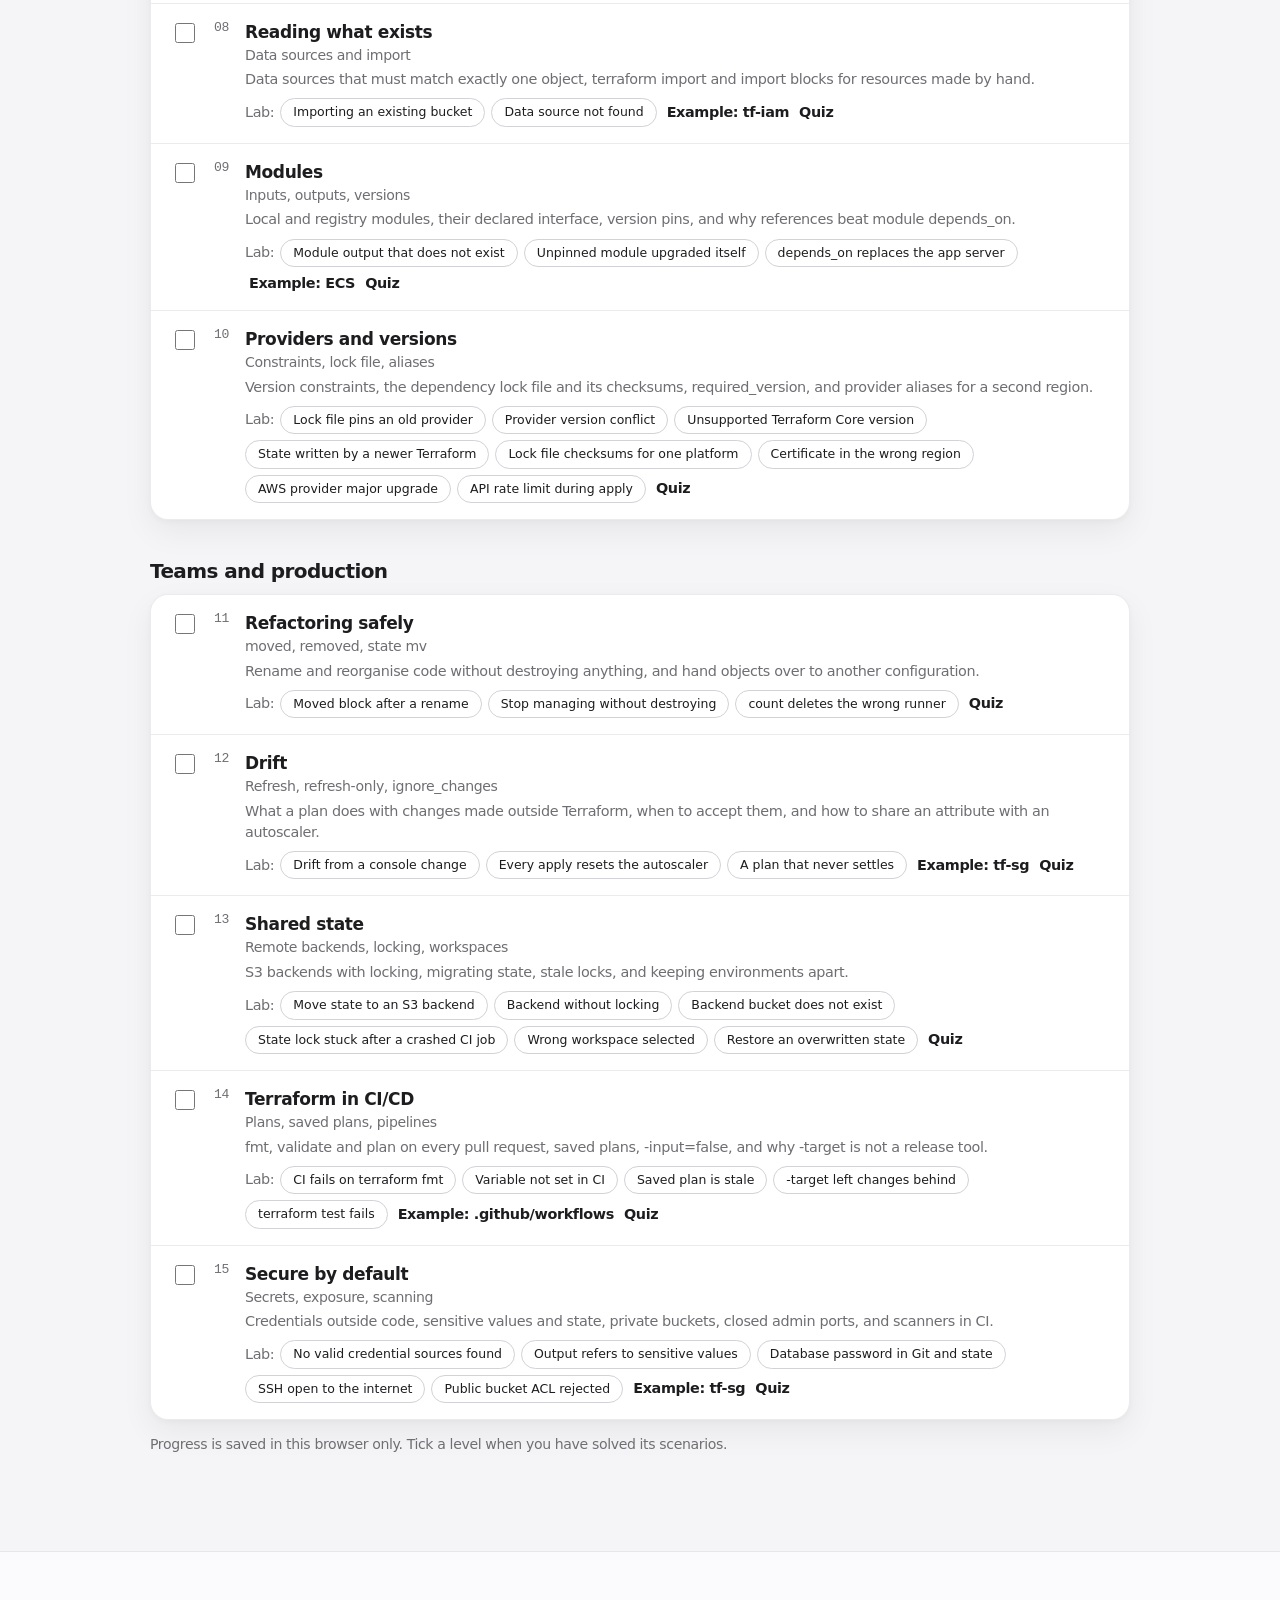
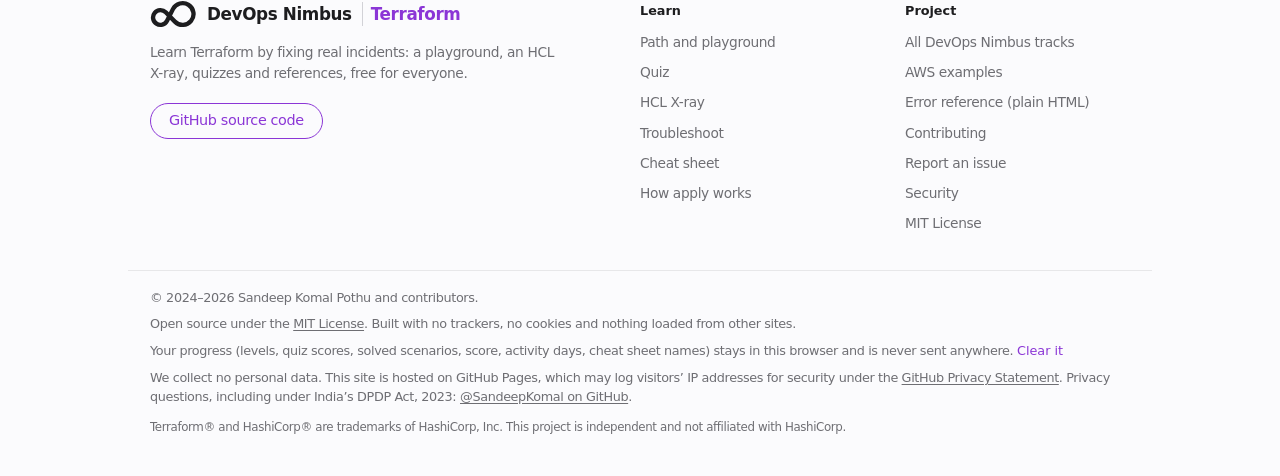
==== commit c4ead970: "Add a privacy notice to the footer States that the site collects no personal data, that GitHub Pages" ====
--- a/site/index.html
+++ b/site/index.html
@@ -279,6 +279,7 @@
       <p>© 2024–2026 Sandeep Komal Pothu and contributors.</p>
       <p>Open source under the <a data-repo="/blob/main/LICENSE" href="#">MIT License</a>. Built with no trackers, no cookies and nothing loaded from other sites.</p>
       <p>Your progress (levels, quiz scores, solved scenarios, score, activity days, cheat sheet names) stays in this browser and is never sent anywhere. <button type="button" class="link-btn" id="forget">Clear it</button></p>
+      <p>We collect no personal data. This site is hosted on GitHub Pages, which may log visitors’ IP addresses for security under the <a href="https://docs.github.com/en/site-policy/privacy-policies/github-general-privacy-statement">GitHub Privacy Statement</a>. Privacy questions, including under India’s DPDP Act, 2023: <a href="https://github.com/SandeepKomal">@SandeepKomal on GitHub</a>.</p>
       <p class="foot-tm">Terraform® and HashiCorp® are trademarks of HashiCorp, Inc. This project is independent and not affiliated with HashiCorp.</p>
     </div>
   </footer>
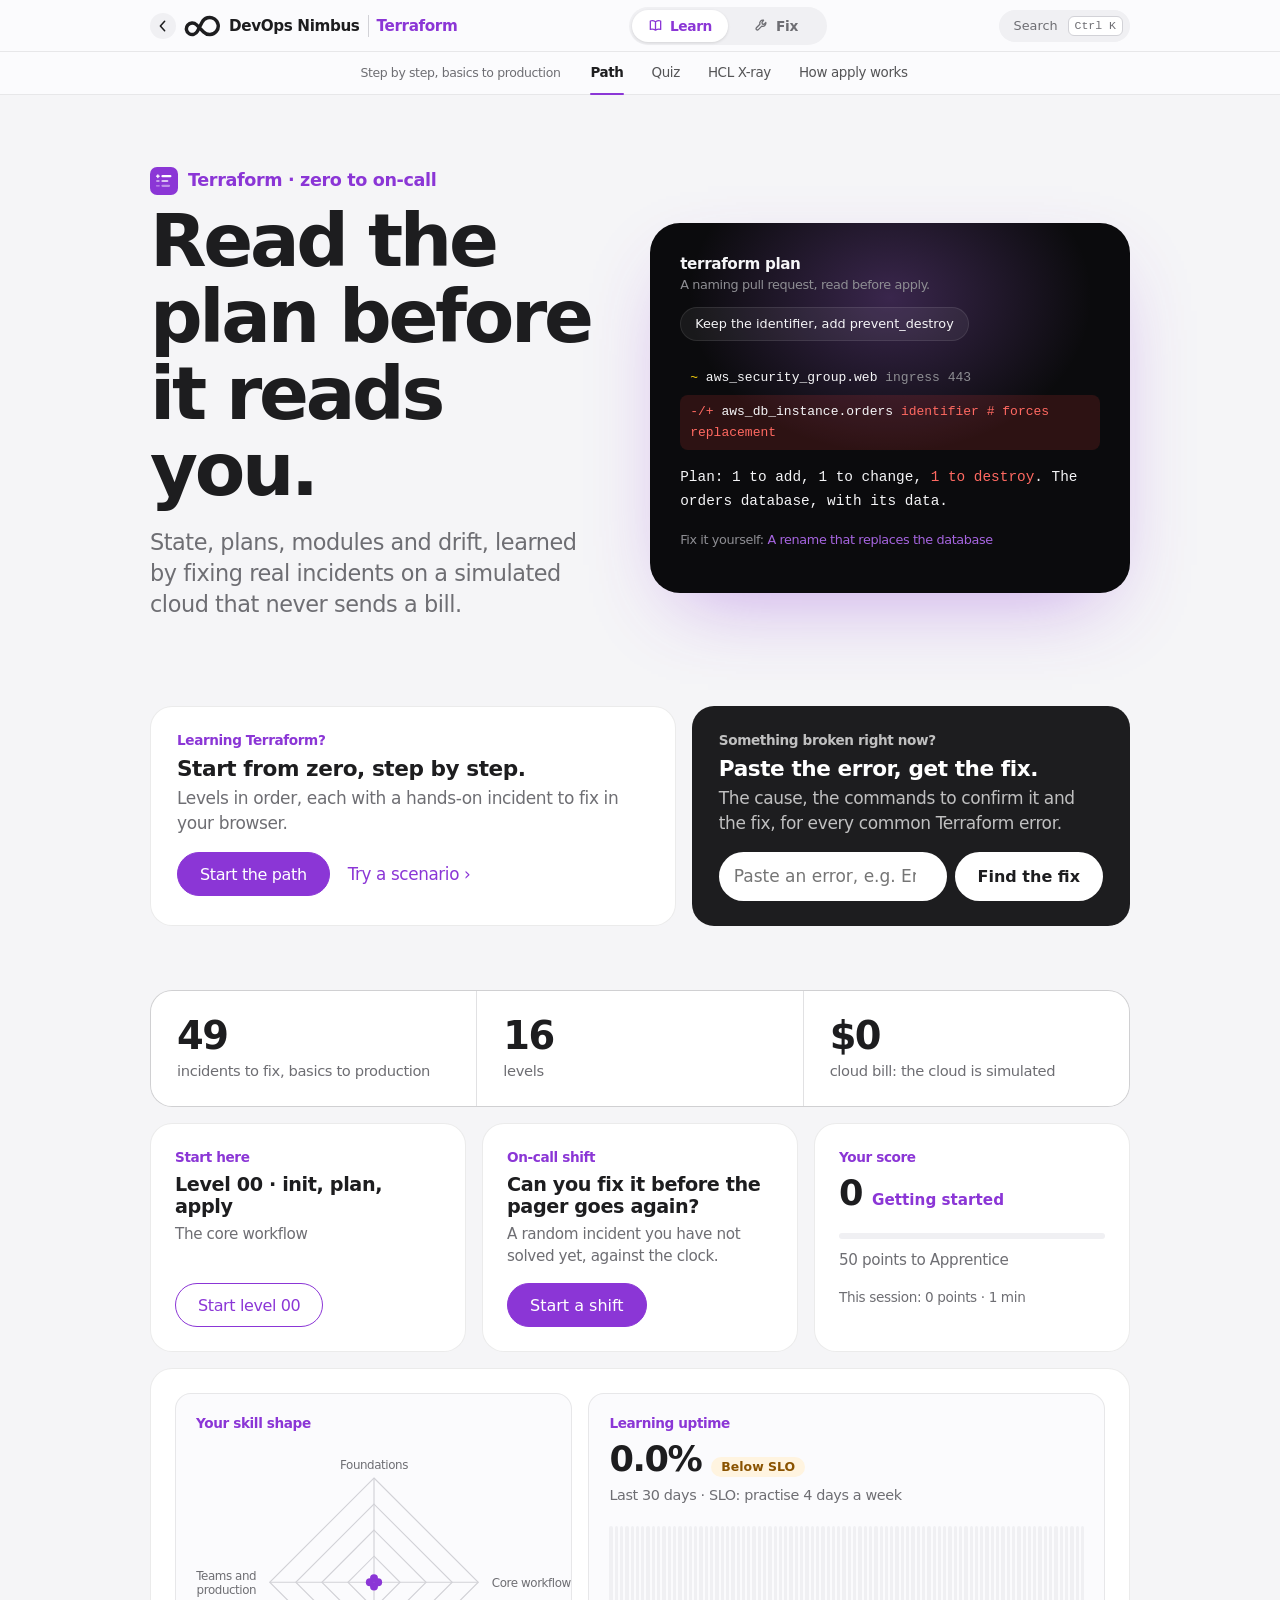
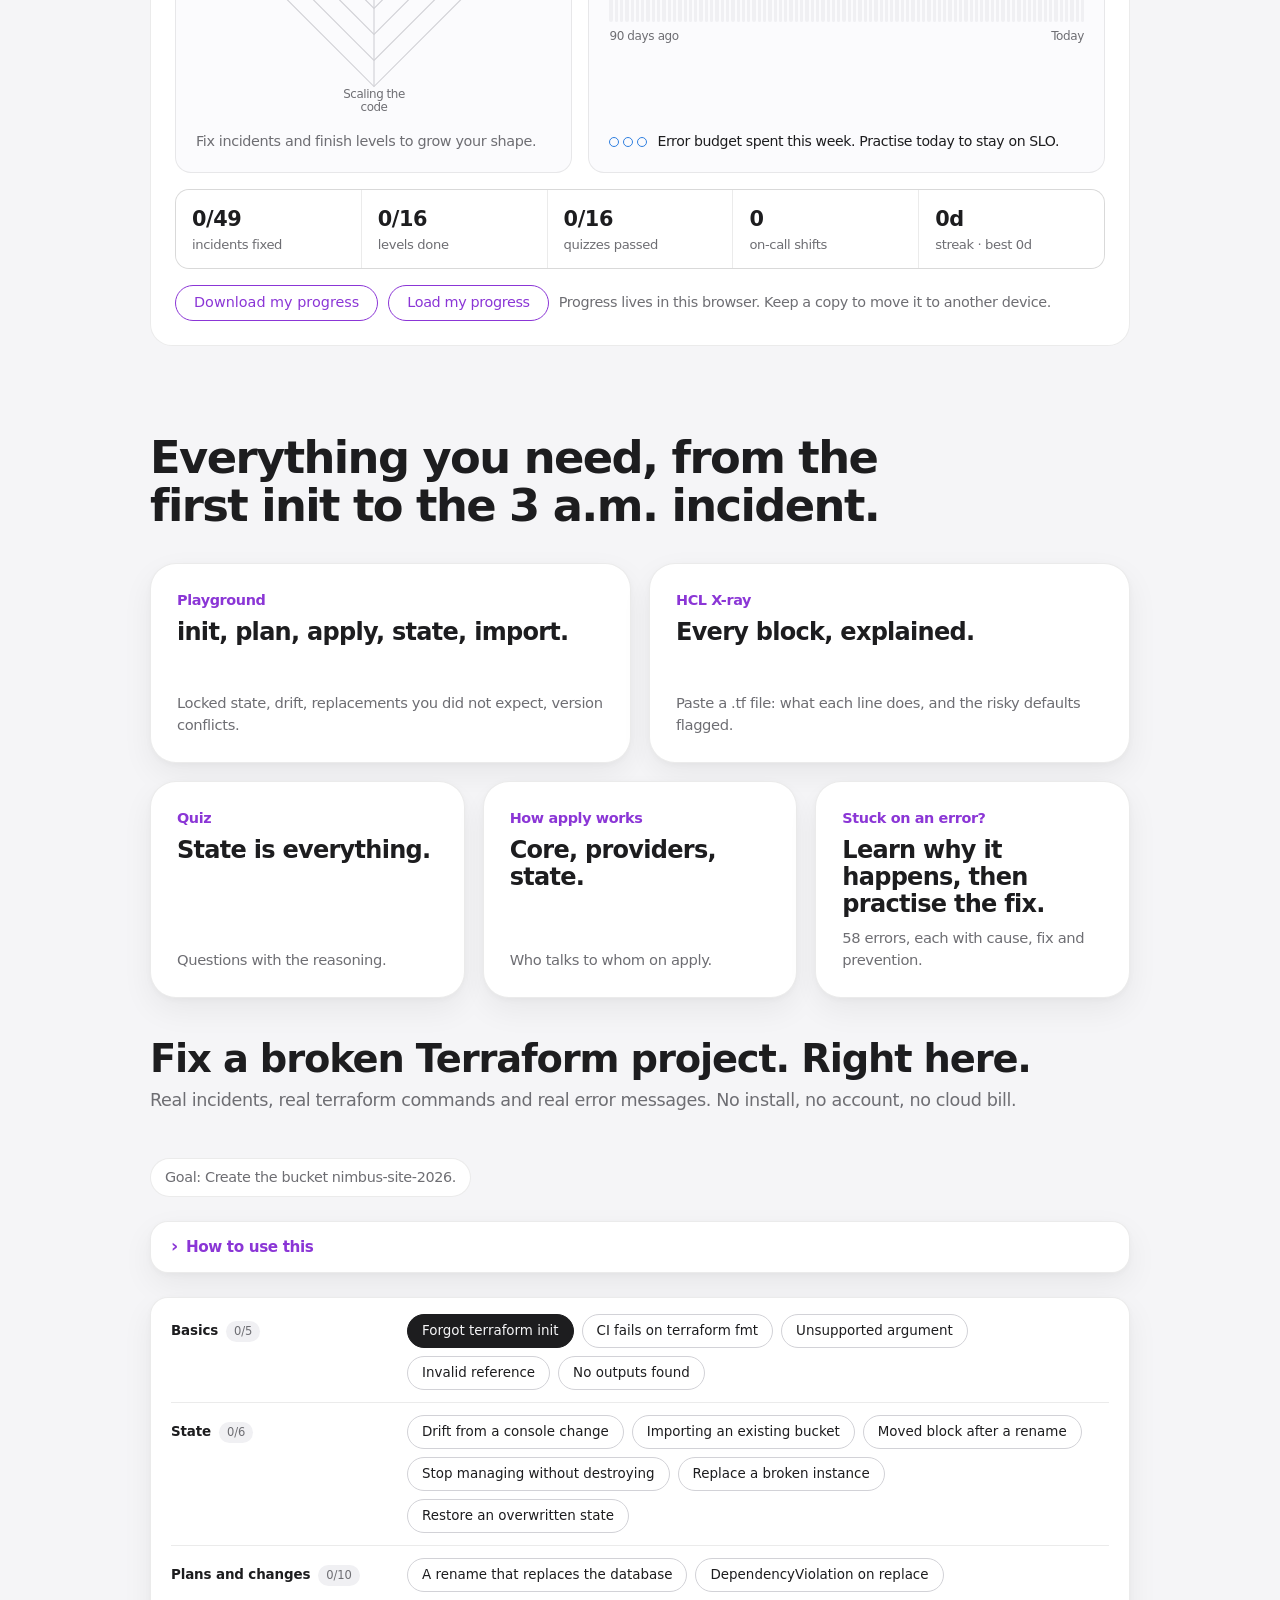
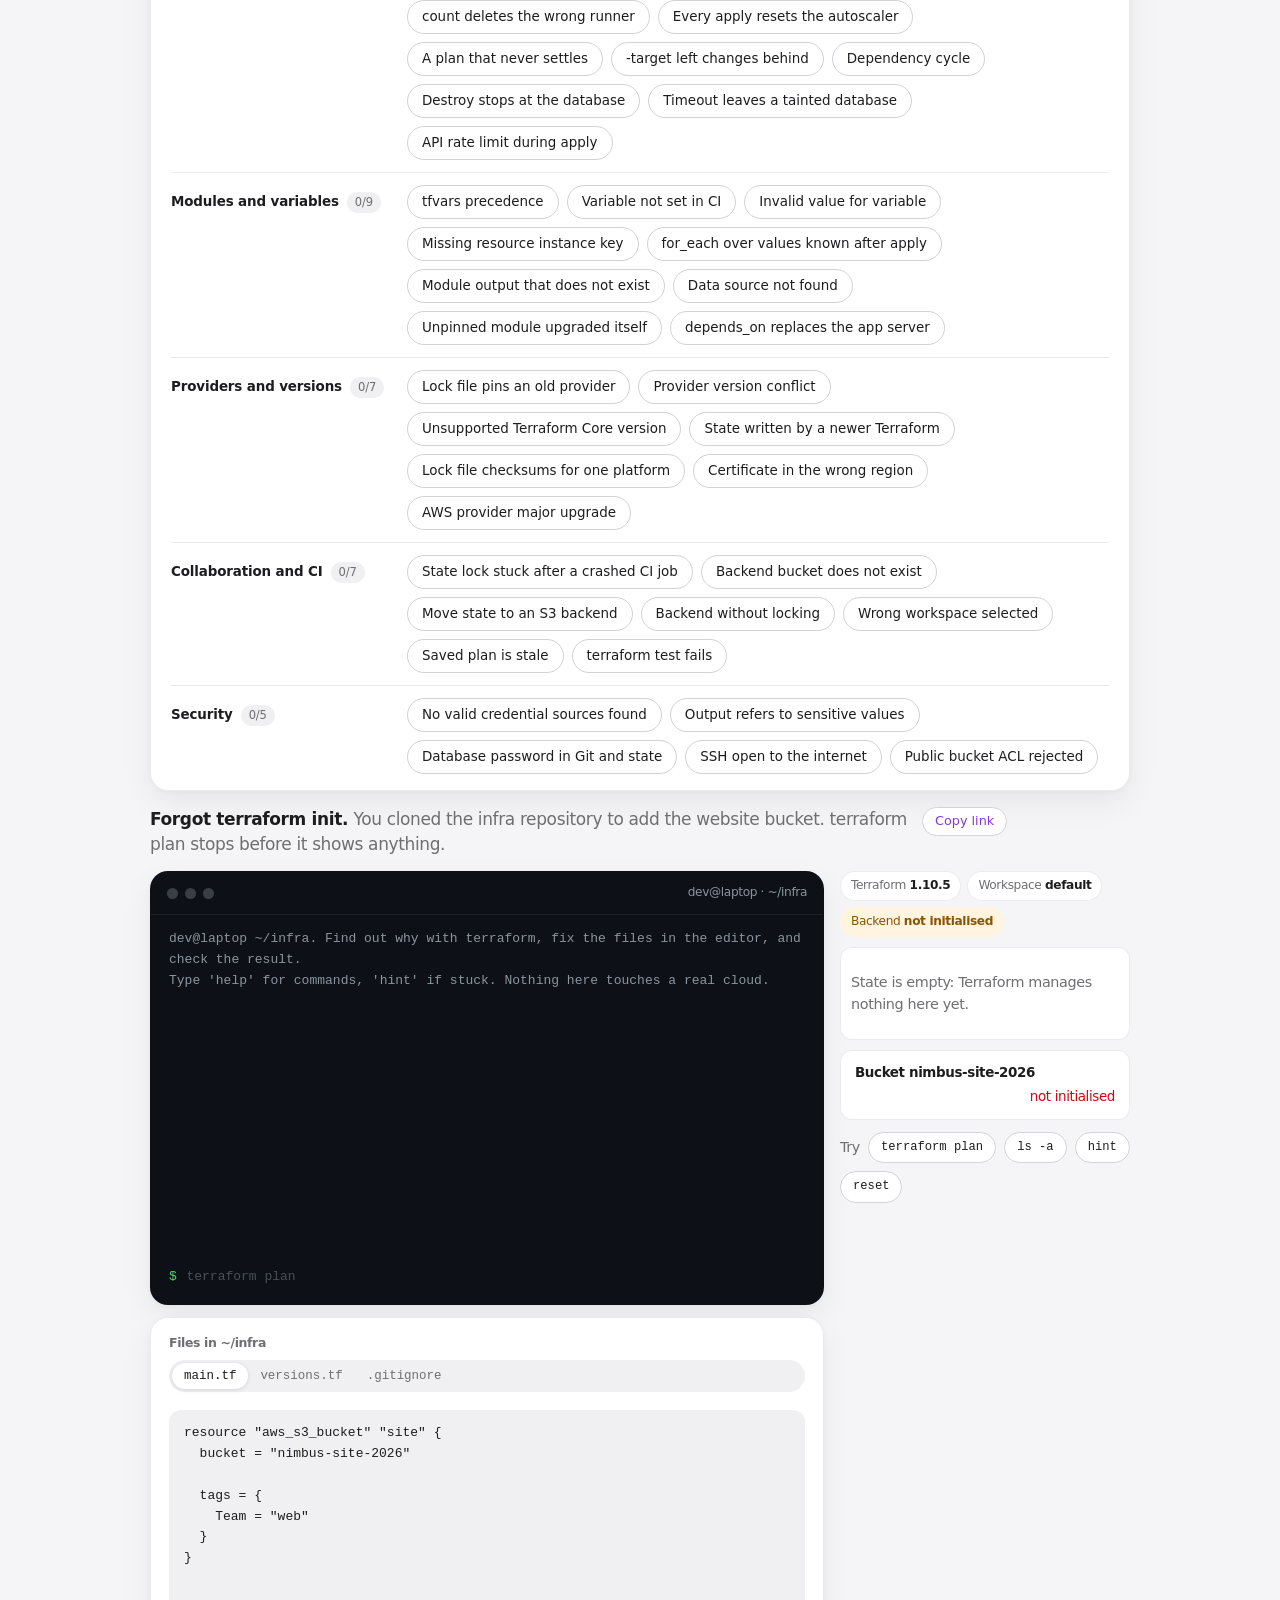
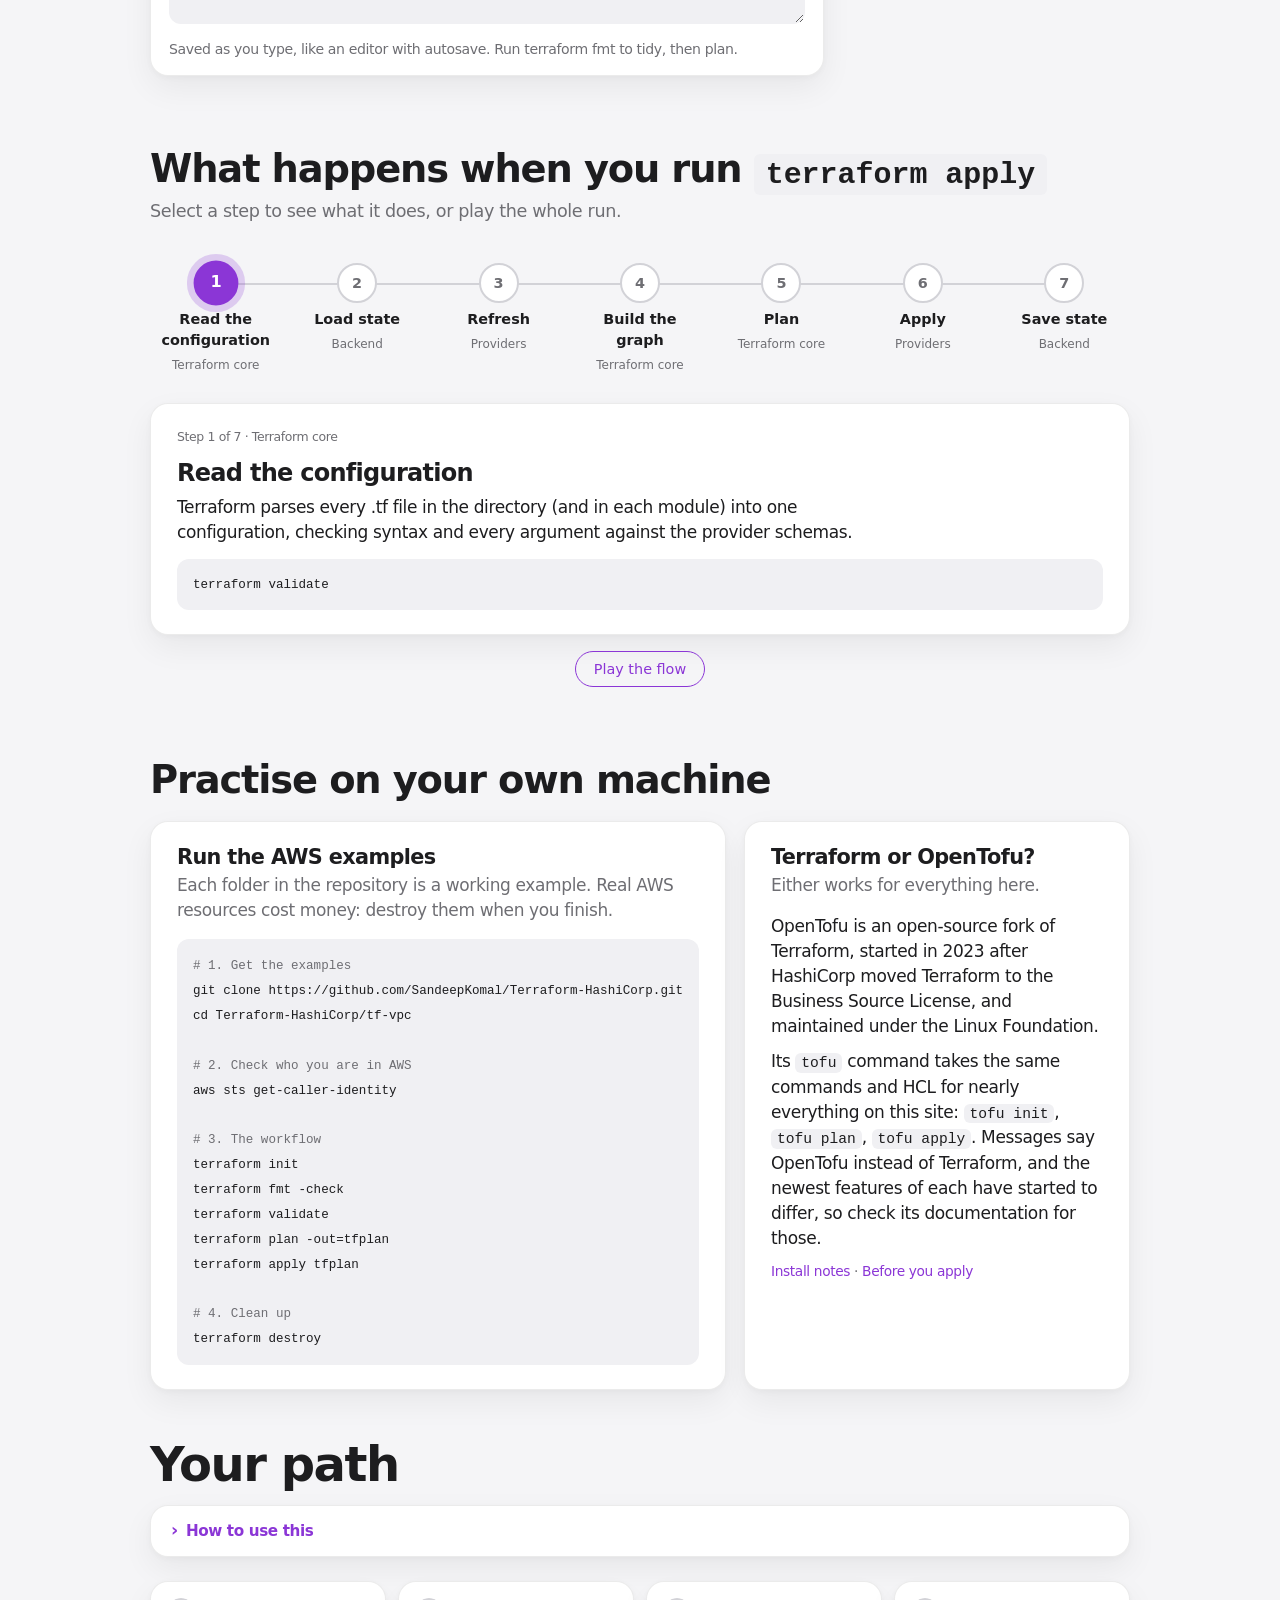
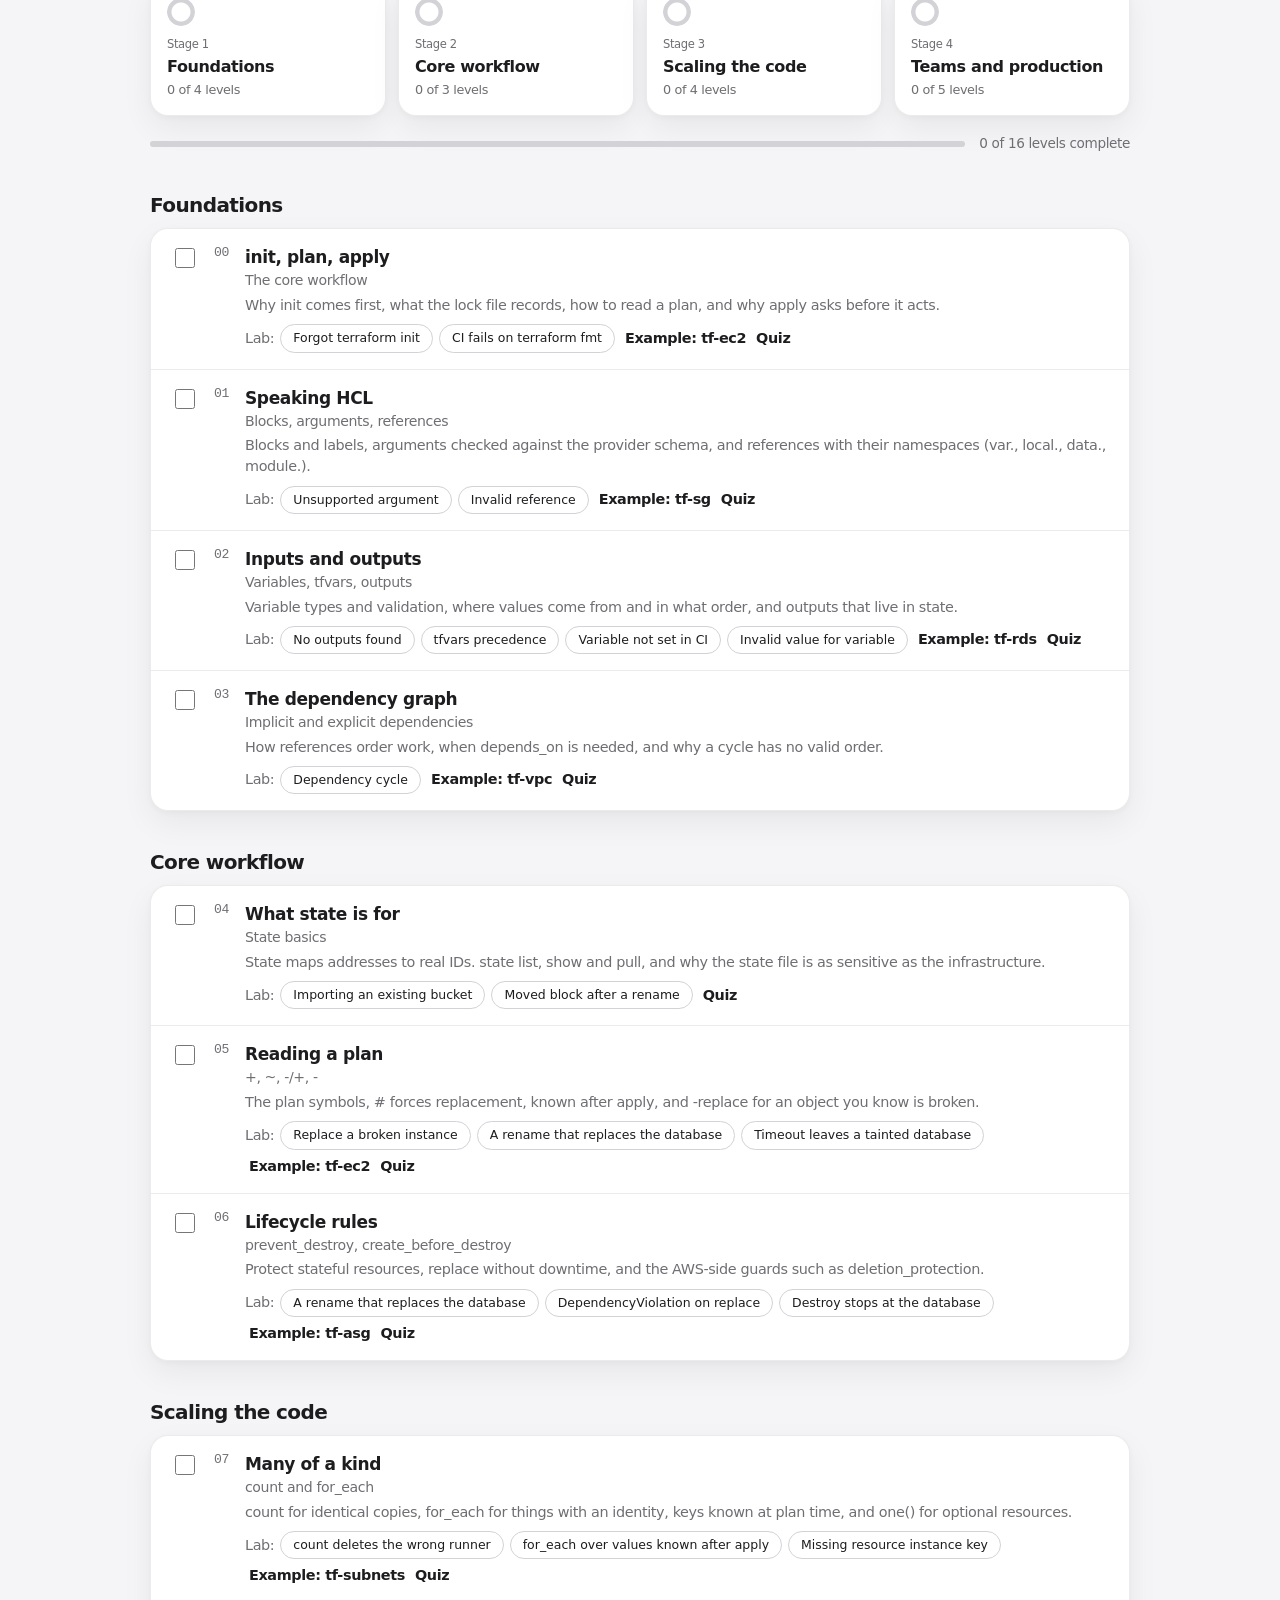
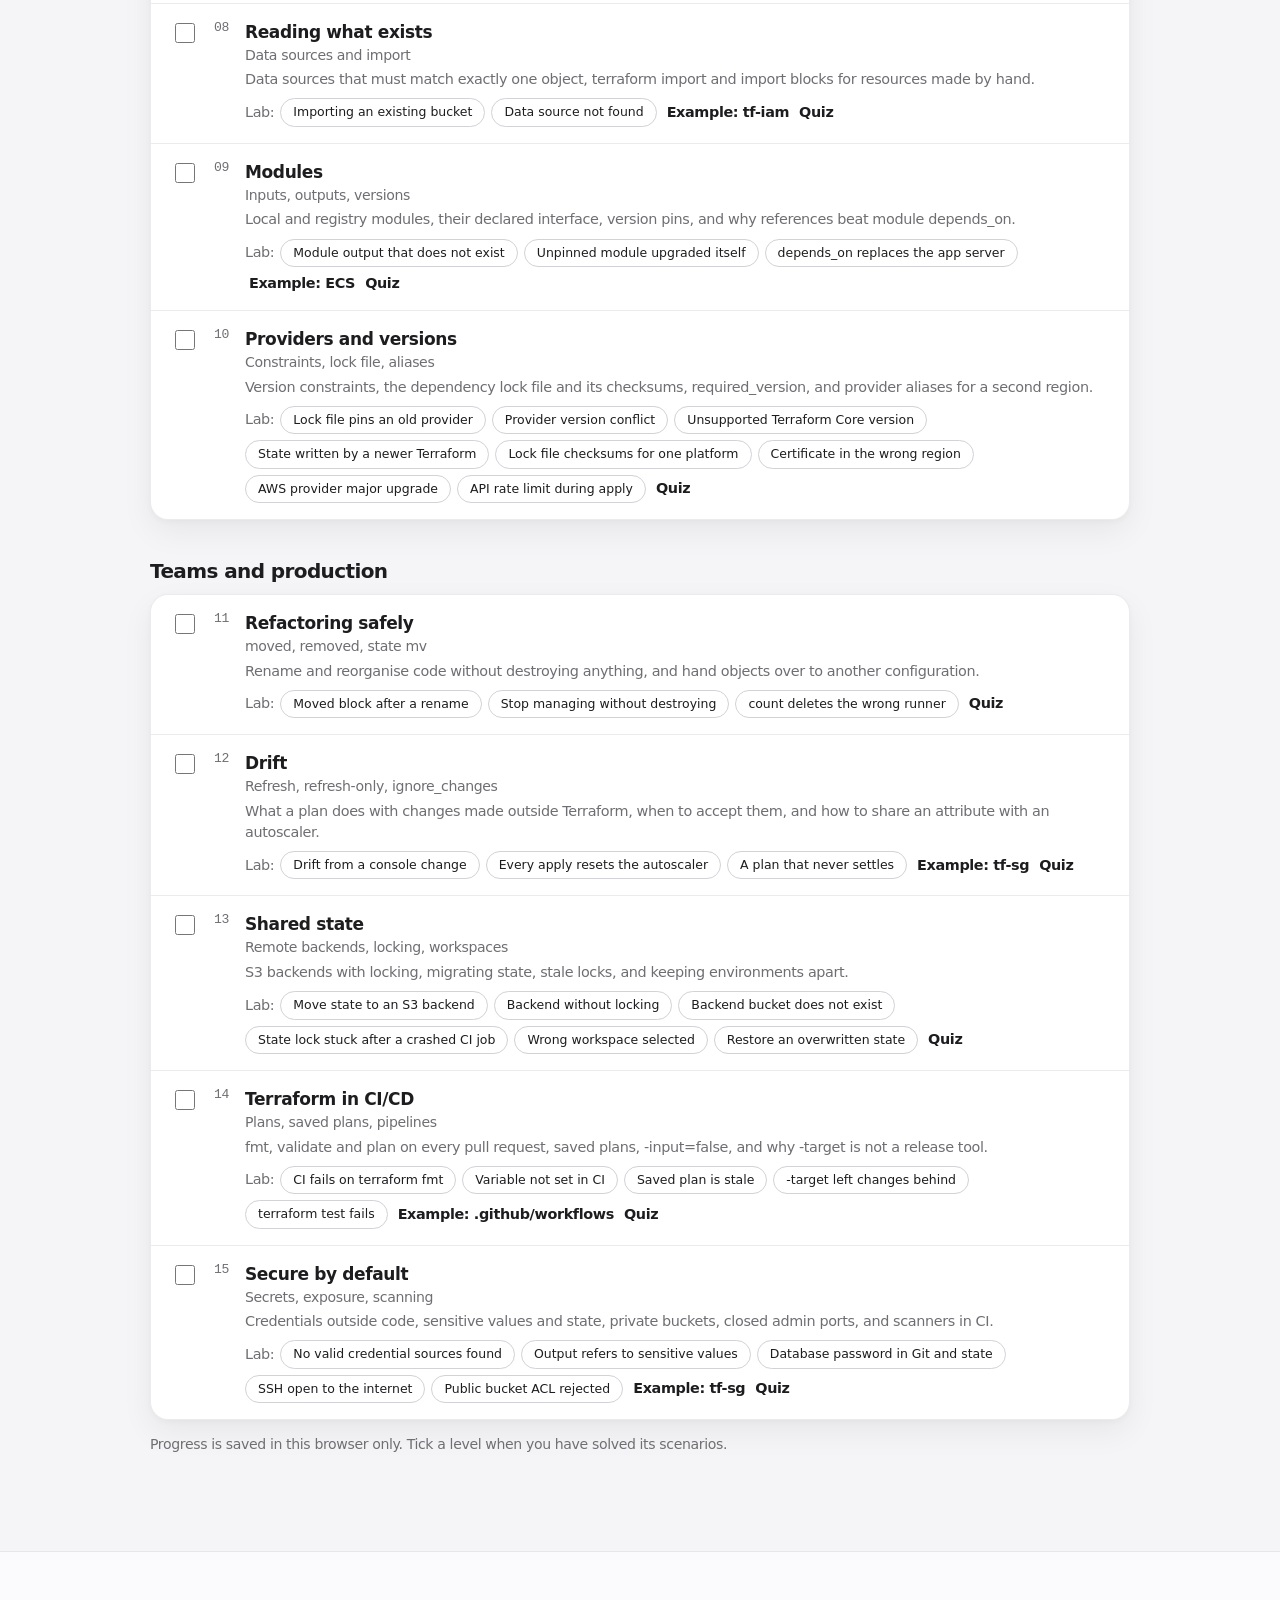
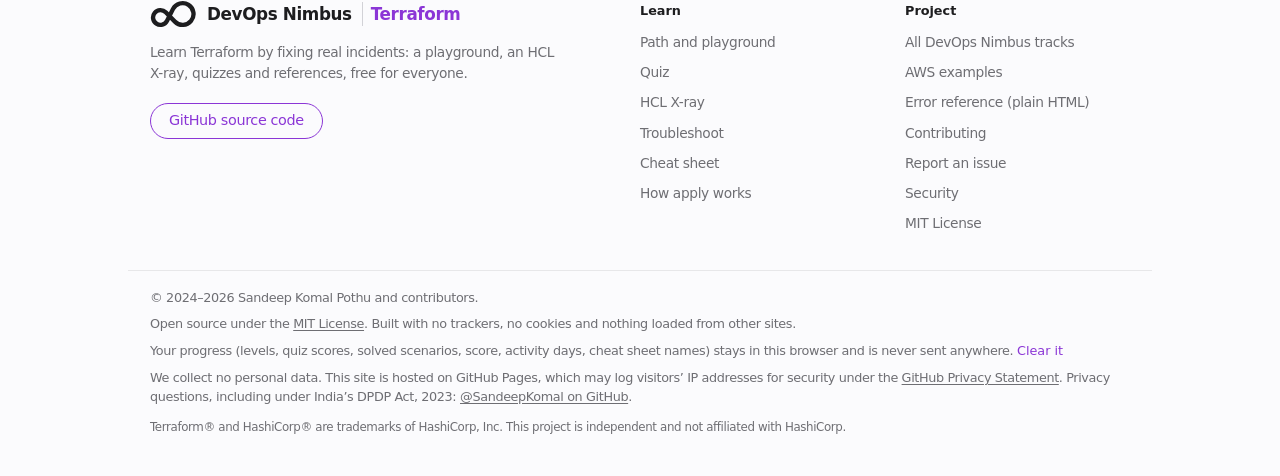
==== commit caca3f0c: "Add a back button to all tracks in the header A round back button and "DevOps Nimbus" now lead to th" ====
--- a/site/index.html
+++ b/site/index.html
@@ -19,10 +19,10 @@
   <a class="skip" href="#main">Skip to content</a>
   <header class="top">
     <div class="wrap top-inner">
-      <a class="brand" href="#path" aria-label="DevOps Nimbus Terraform, home">
-        <img class="mark" src="nimbus.svg" alt="" width="37" height="22">
-        DevOps Nimbus <span class="brand-track">Terraform</span>
-      </a>
+      <div class="brand">
+        <a class="brand-hub" href="https://sandeepkomal.github.io/devops-nimbus/" title="Back to all DevOps Nimbus tracks"><span class="brand-back" aria-hidden="true"><svg viewBox="0 0 8 14" width="7" height="12"><path d="M6.5 1.5 1.5 7l5 5.5" fill="none" stroke="currentColor" stroke-width="1.8" stroke-linecap="round" stroke-linejoin="round"/></svg></span><img class="mark" src="nimbus.svg" alt="" width="37" height="22"><span>DevOps Nimbus</span><span class="sr-only">: back to all tracks</span></a>
+        <a class="brand-track" href="#path">Terraform</a>
+      </div>
       <nav class="switch" aria-label="Mode">
         <a class="sw learn" href="#path"><svg viewBox="0 0 16 16" width="15" height="15" aria-hidden="true"><path d="M2.5 3.2c1.8-.6 3.6-.4 5.5.8 1.9-1.2 3.7-1.4 5.5-.8v9c-1.8-.6-3.6-.4-5.5.8-1.9-1.2-3.7-1.4-5.5-.8zM8 4v9" fill="none" stroke="currentColor" stroke-width="1.4" stroke-linejoin="round"/></svg>Learn</a>
         <a class="sw fix" href="#doctor"><svg viewBox="0 0 16 16" width="15" height="15" aria-hidden="true"><path d="M10.2 2.4a3.3 3.3 0 0 0-3.9 4.3L2.6 10.4a1.4 1.4 0 0 0 2 2l3.7-3.7a3.3 3.3 0 0 0 4.3-3.9l-2 2-1.7-.4-.4-1.7z" fill="none" stroke="currentColor" stroke-width="1.4" stroke-linejoin="round"/></svg>Fix</a>
--- a/site/style.css
+++ b/site/style.css
@@ -841,3 +841,15 @@
 .door.fix .pill { background: var(--on-oncall); color: var(--oncall); border-color: transparent; font-weight: 600; }
 .door.fix .pill:hover { background: color-mix(in srgb, var(--on-oncall) 88%, var(--oncall)); }
 .door.fix input[type="search"] { border-color: transparent; }
+
+/* Header brand: a round back button and "DevOps Nimbus" go to all tracks; the track name goes to this track's start. */
+.brand > a { display: flex; align-items: center; gap: 8px; text-decoration: none; }
+.brand-hub { color: inherit; }
+.brand-back { display: grid; place-items: center; width: 26px; height: 26px; border-radius: 50%; background: var(--code-bg); color: var(--text); transition: background .2s, transform .2s; }
+.brand-back svg { display: block; margin-left: -1px; }
+.brand-hub:hover .brand-back { background: var(--line); transform: translateX(-2px); }
+.brand > a:hover { text-decoration: none; }
+.brand-hub:hover > span:not(.brand-back) { opacity: .75; }
+.brand-hub:focus-visible { outline: 2px solid var(--accent); outline-offset: 3px; }
+.sr-only { position: absolute; width: 1px; height: 1px; padding: 0; margin: -1px; overflow: hidden; clip: rect(0 0 0 0); white-space: nowrap; border: 0; }
+@media (prefers-reduced-motion: reduce) { .brand-back { transition: none; } }
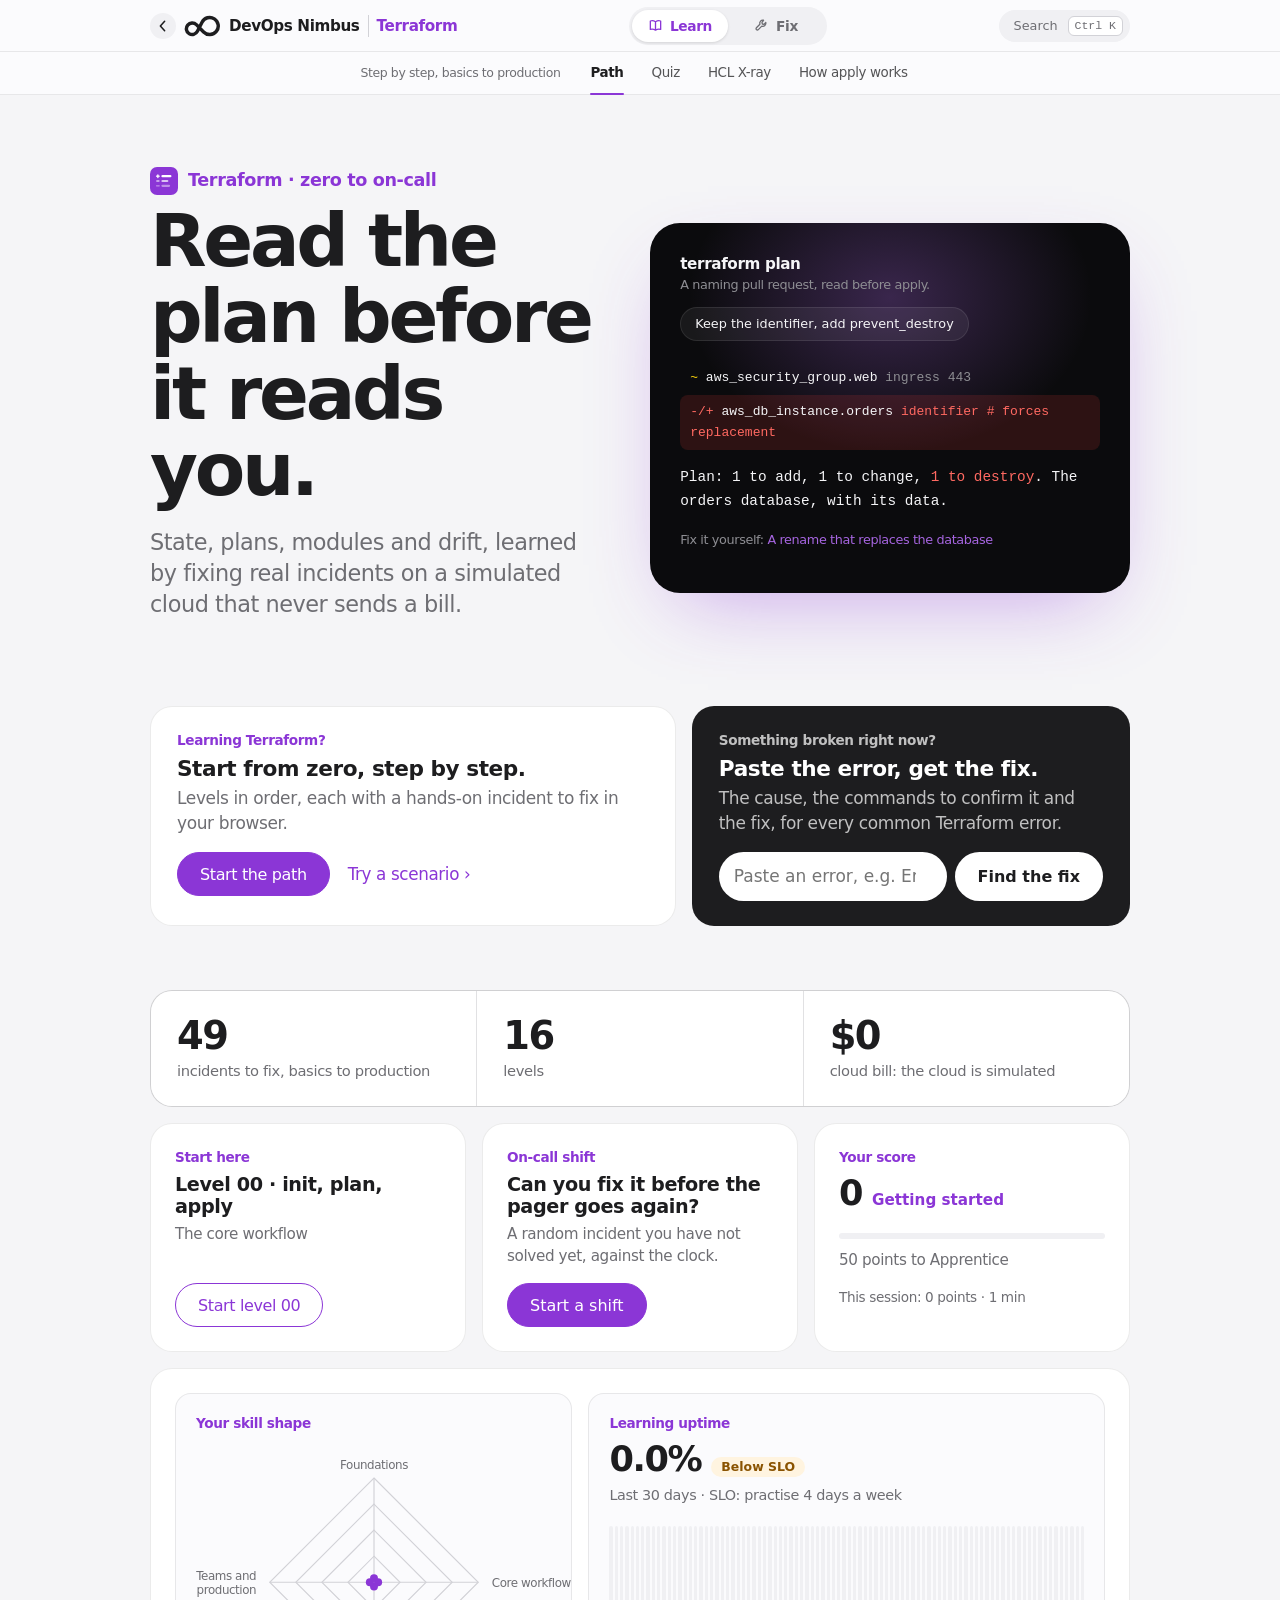
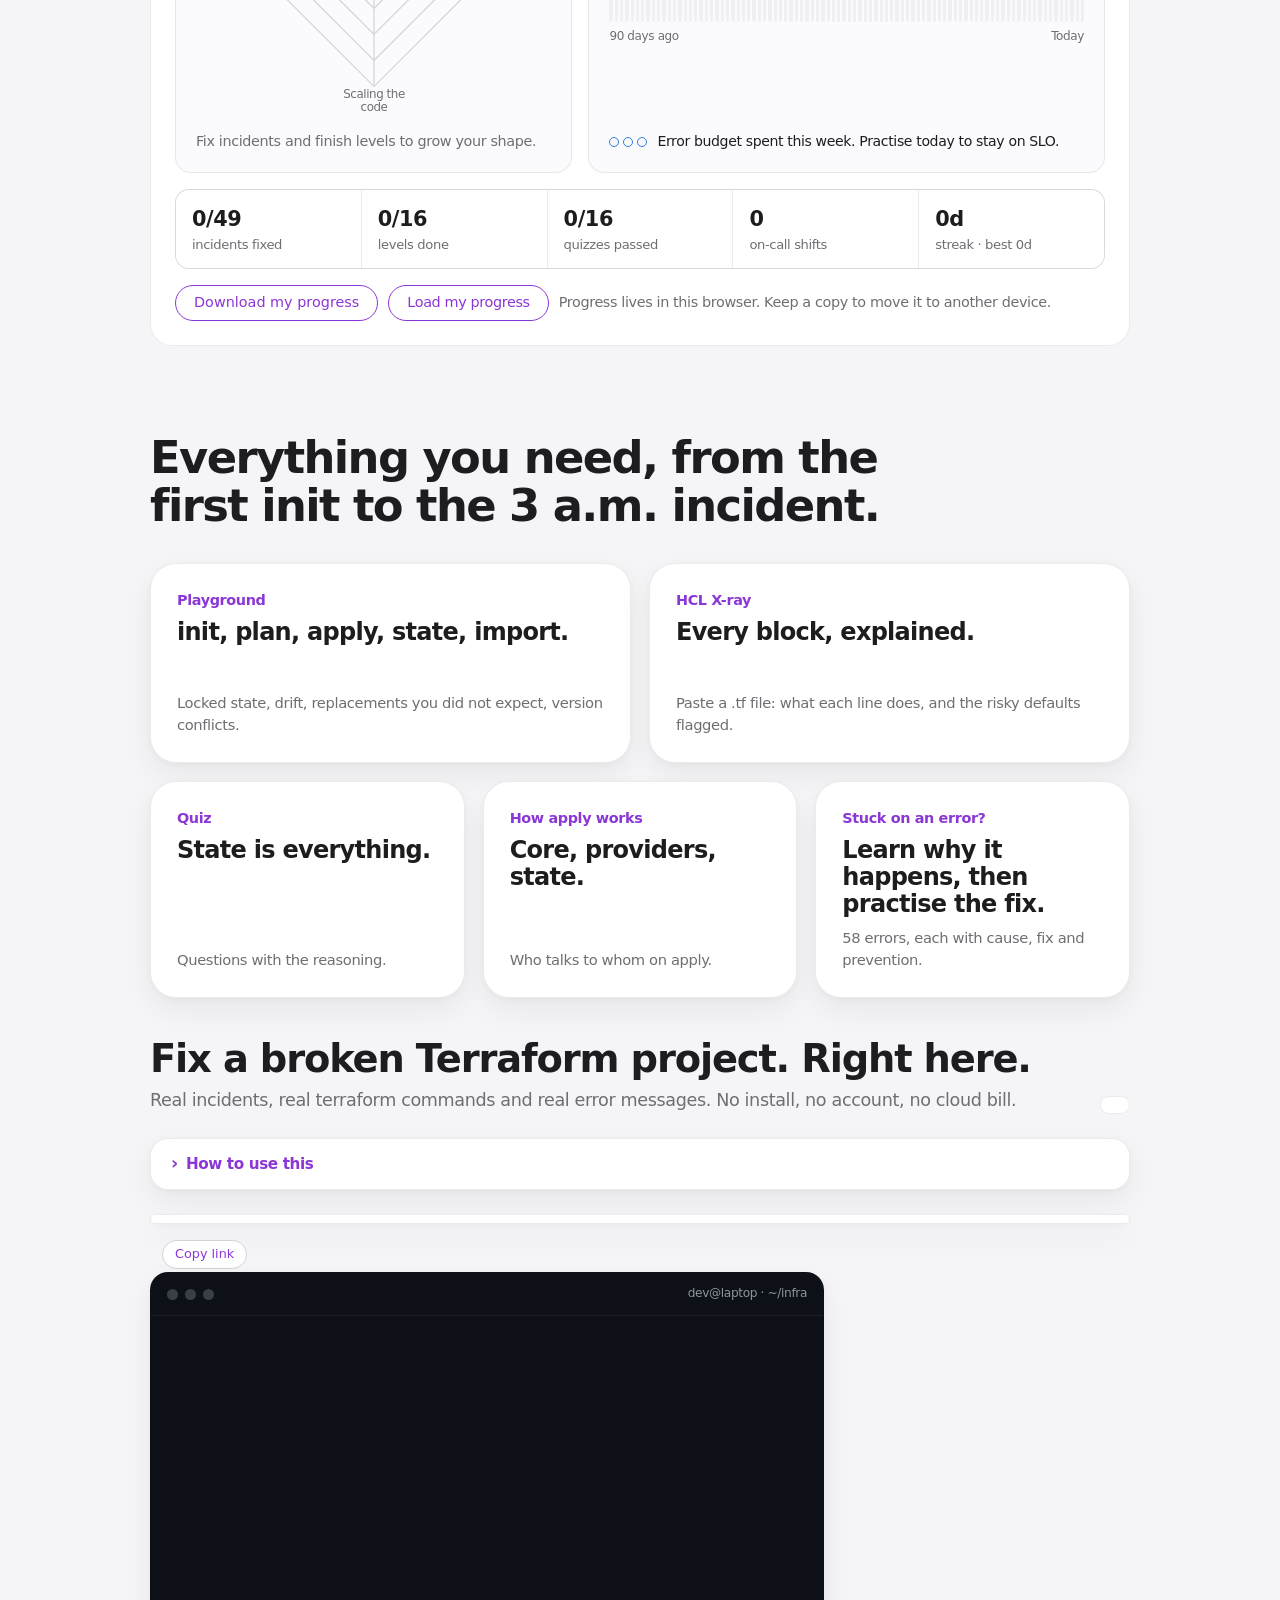
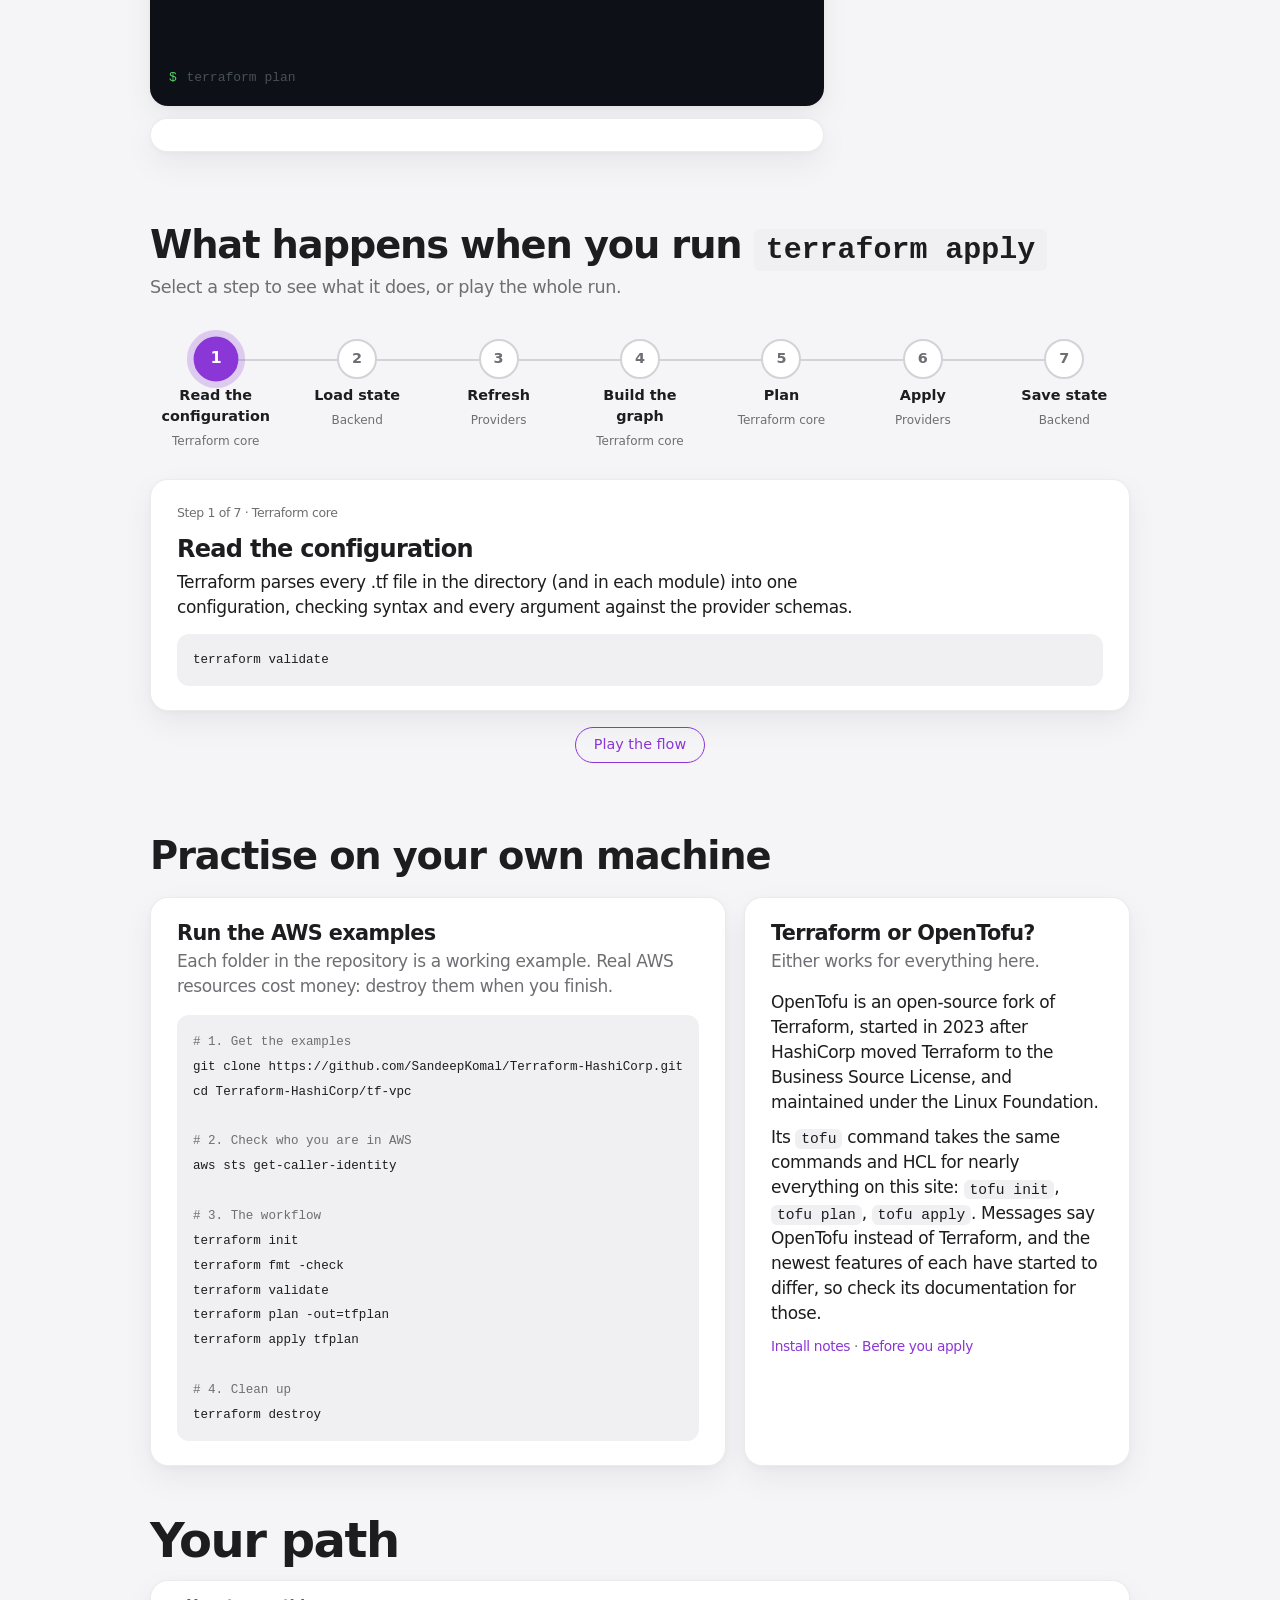
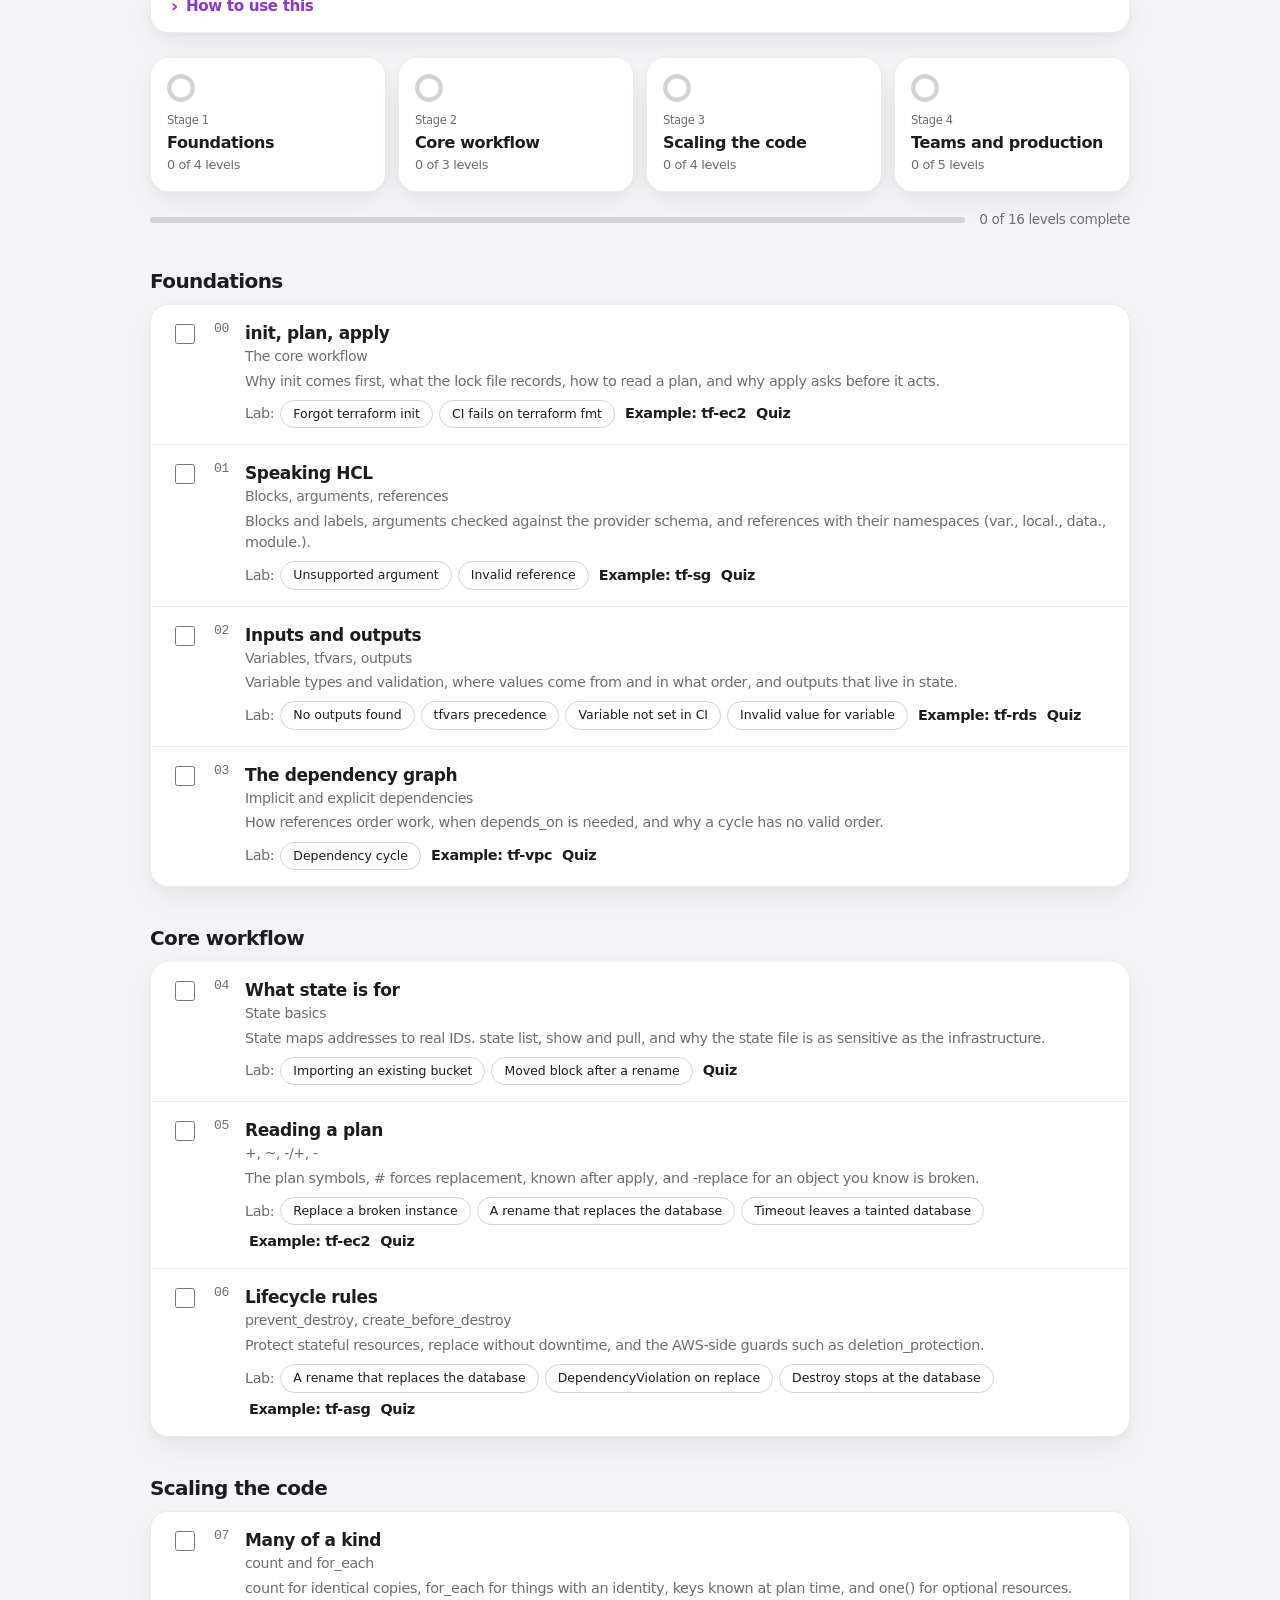
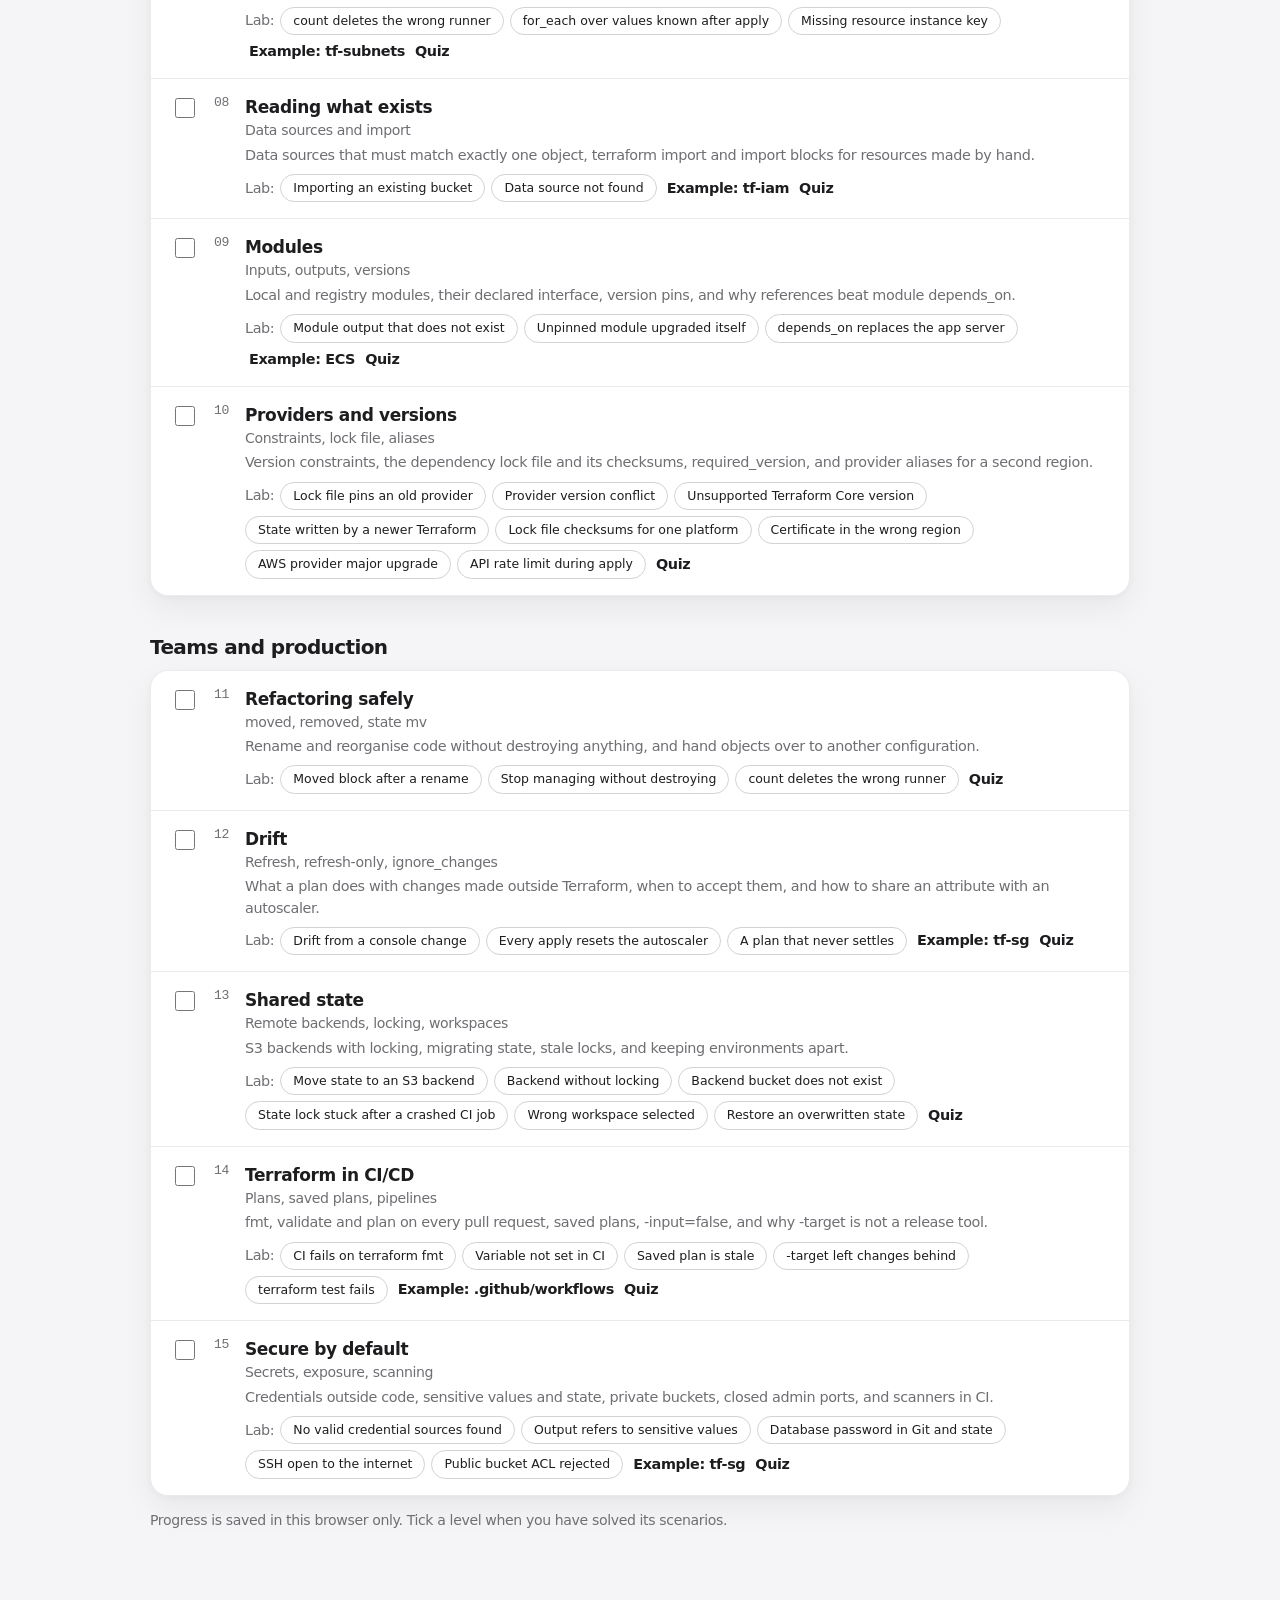
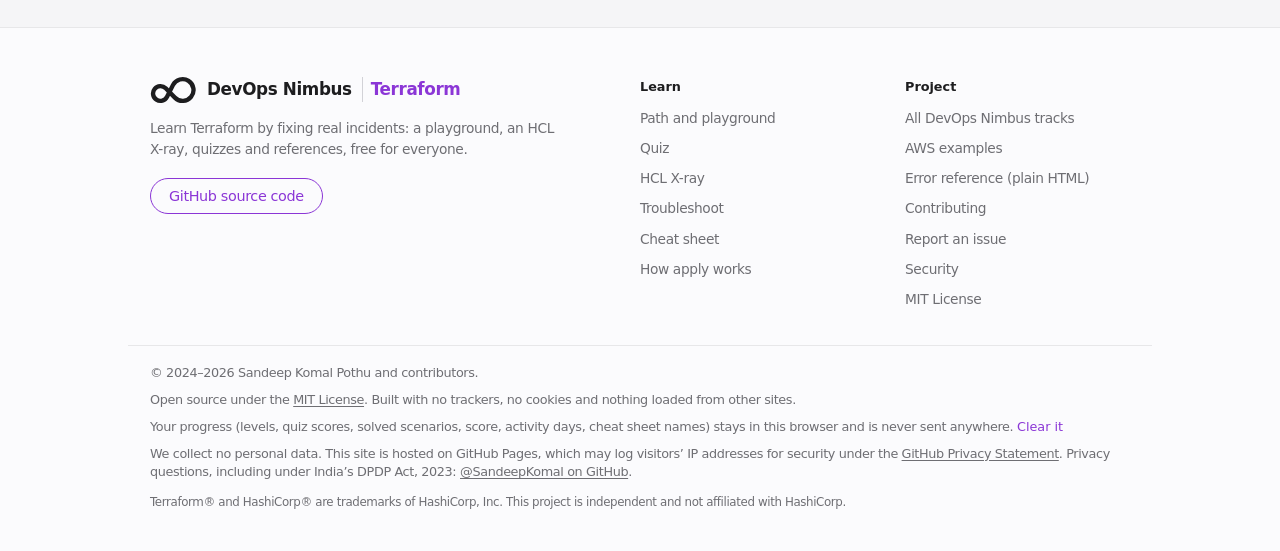
==== commit 794b3b98: "Draw the first screen at once and load heavy features in the background The page ran eight scripts b" ====
--- a/site/index.html
+++ b/site/index.html
@@ -13,6 +13,11 @@
   <link rel="canonical" href="https://sandeepkomal.github.io/Terraform-HashiCorp/">
   <title>Terraform · DevOps Nimbus</title>
   <link rel="stylesheet" href="style.css">
+  <!-- Only what the first screen needs, fetched alongside the stylesheet; app.js loads the playground, X-ray, quiz bank and architecture after the first paint. -->
+  <script defer src="data.js"></script>
+  <script defer src="scenarios.js"></script>
+  <script defer src="app.js"></script>
+  <script defer src="engage.js"></script>
   <link rel="icon" href="favicon.svg" type="image/svg+xml">
 </head>
 <body>
@@ -289,14 +294,5 @@
     <ul id="palette-list" role="listbox"></ul>
     <p class="palette-foot muted"><kbd>↑</kbd> <kbd>↓</kbd> to move · <kbd>Enter</kbd> to open · <kbd>Esc</kbd> to close</p>
   </dialog>
-
-  <script src="hcl.js"></script>
-  <script src="data.js"></script>
-  <script src="quiz-bank.js"></script>
-  <script src="app.js"></script>
-  <script src="playground.js"></script>
-  <script src="xray.js"></script>
-  <script src="architecture.js"></script>
-  <script src="engage.js"></script>
 </body>
 </html>
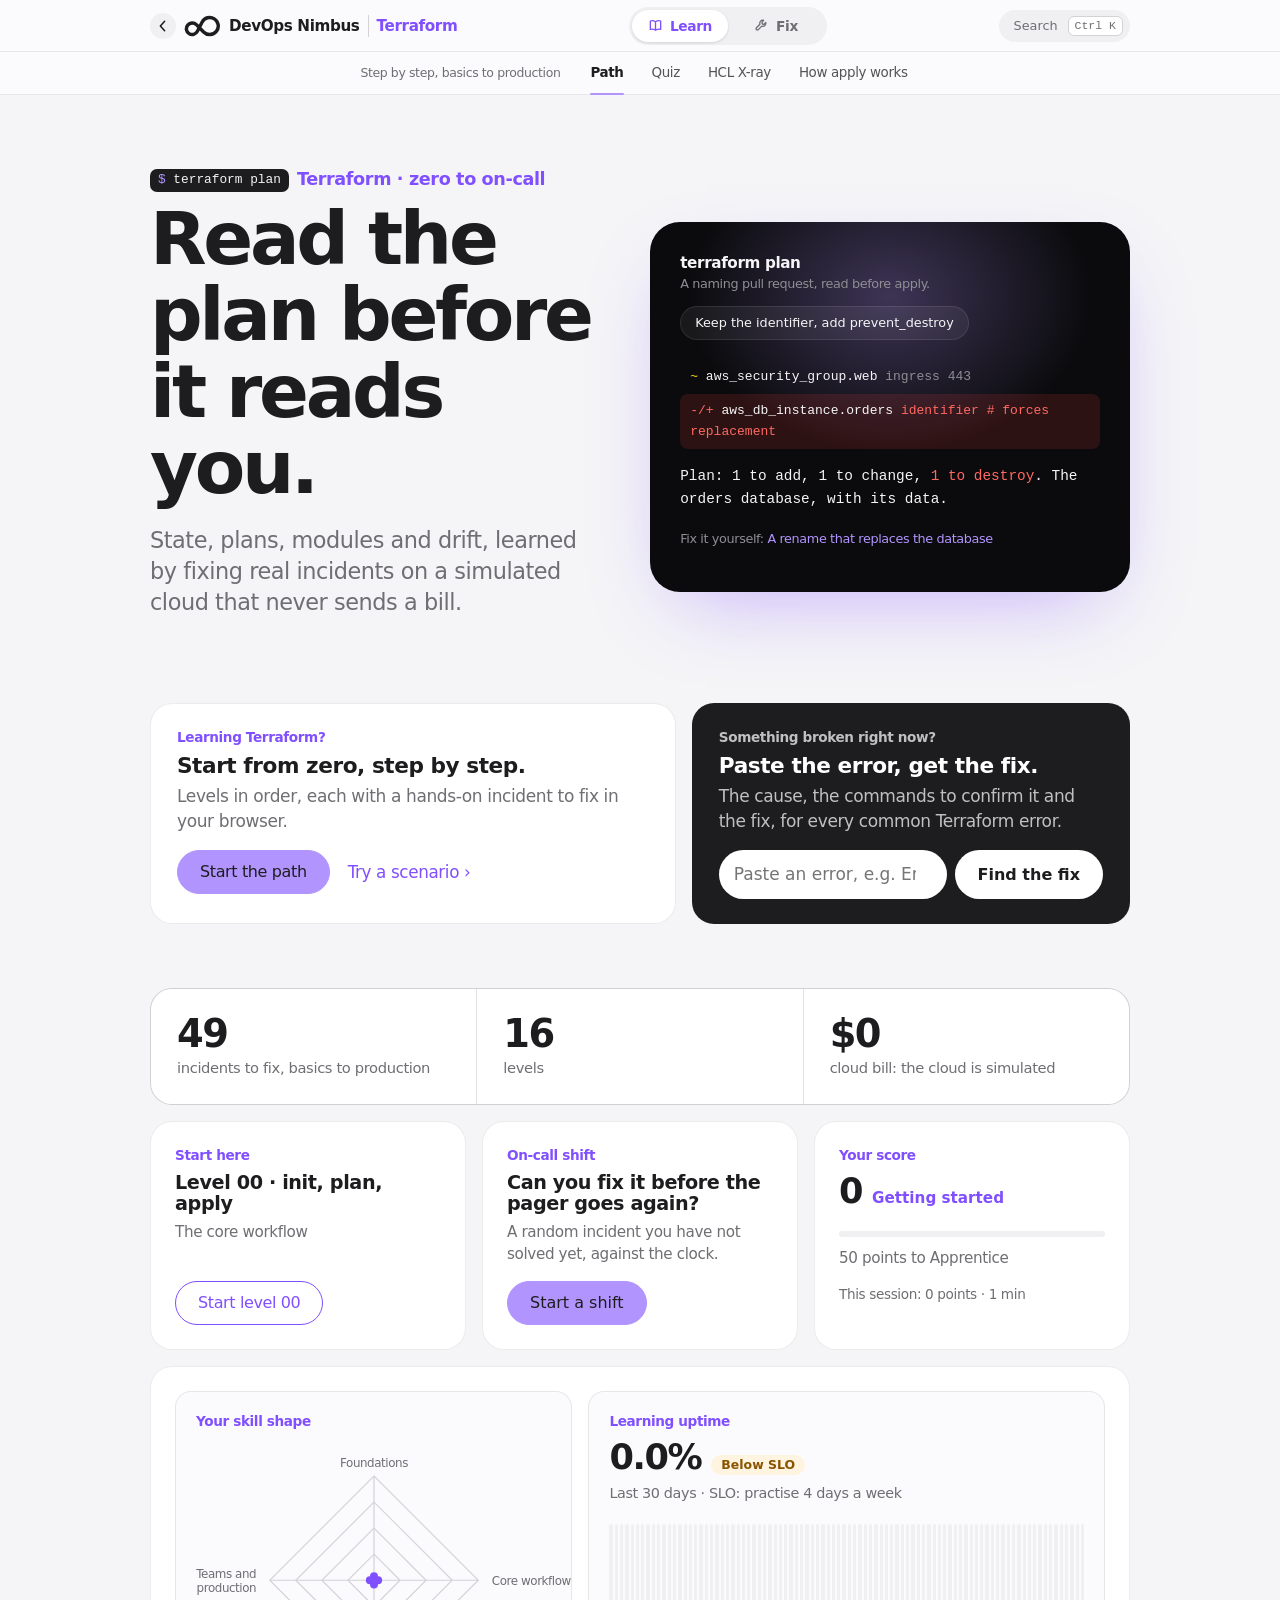
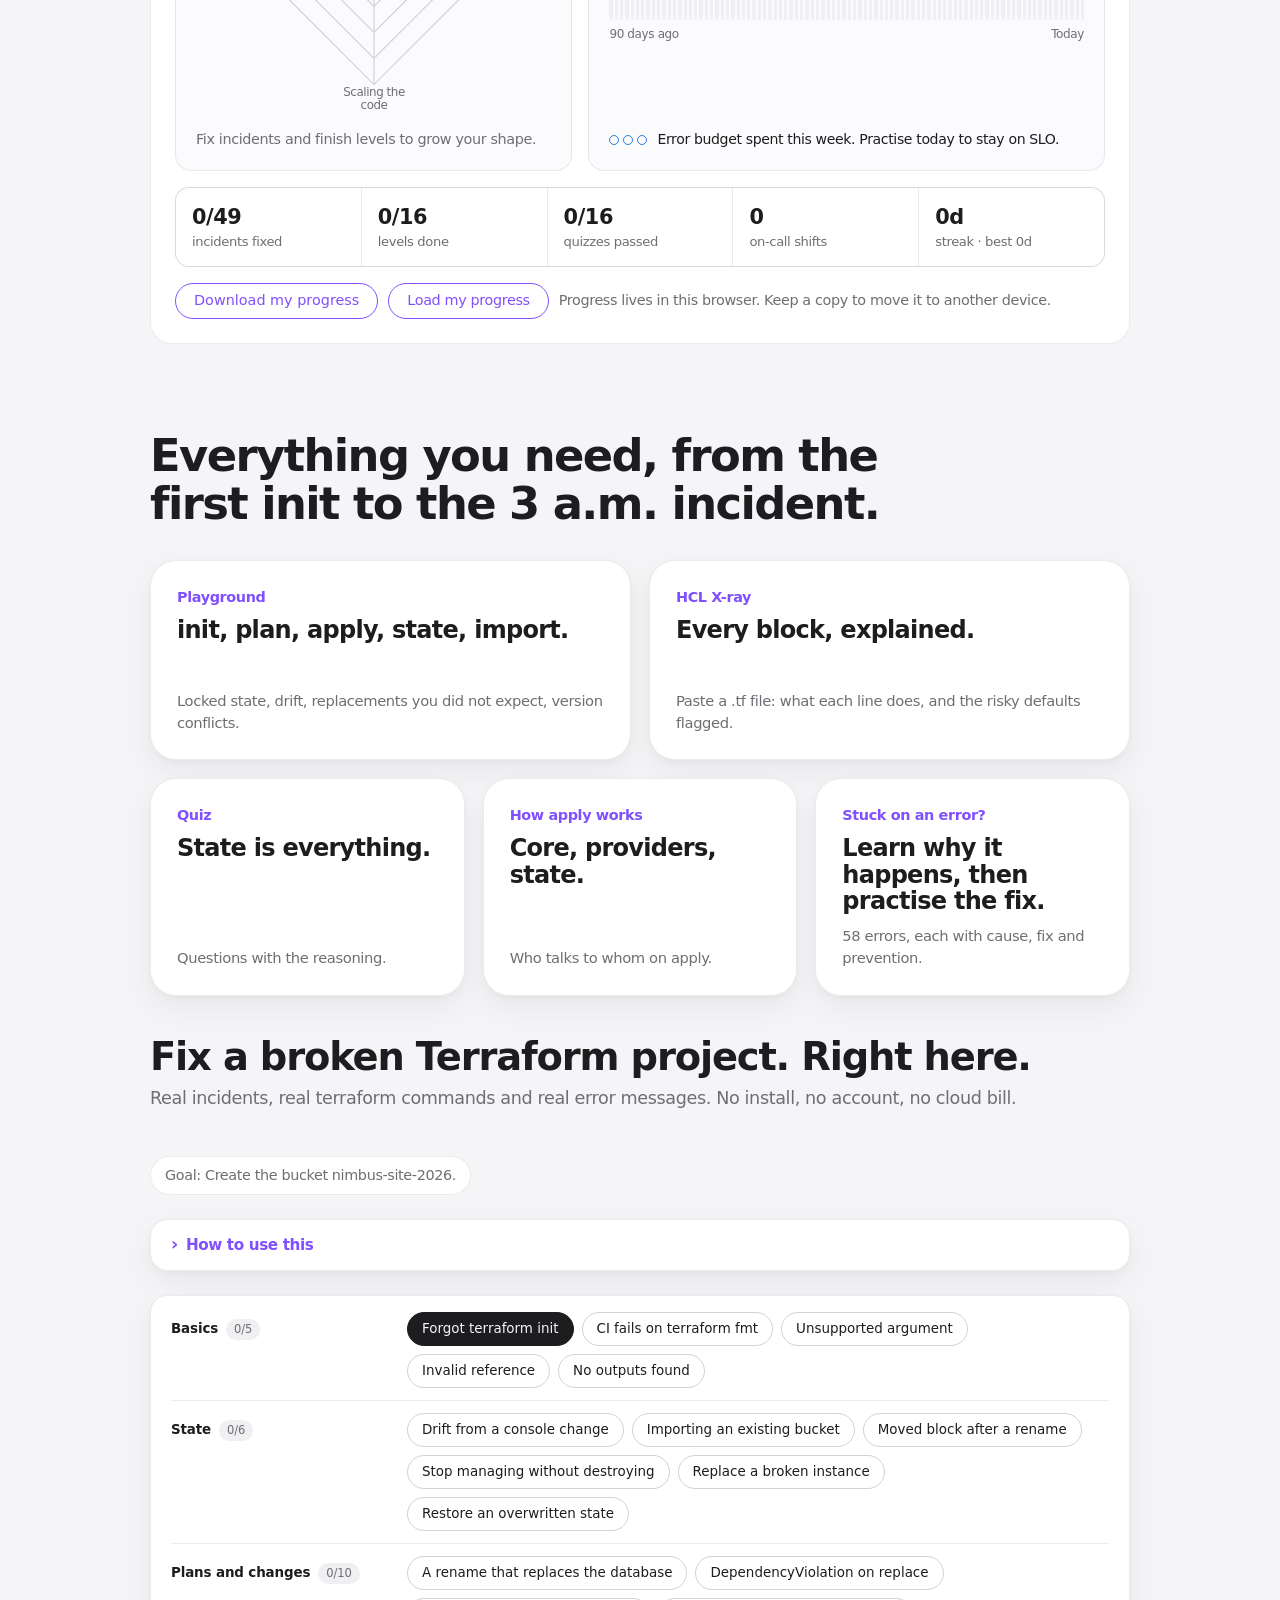
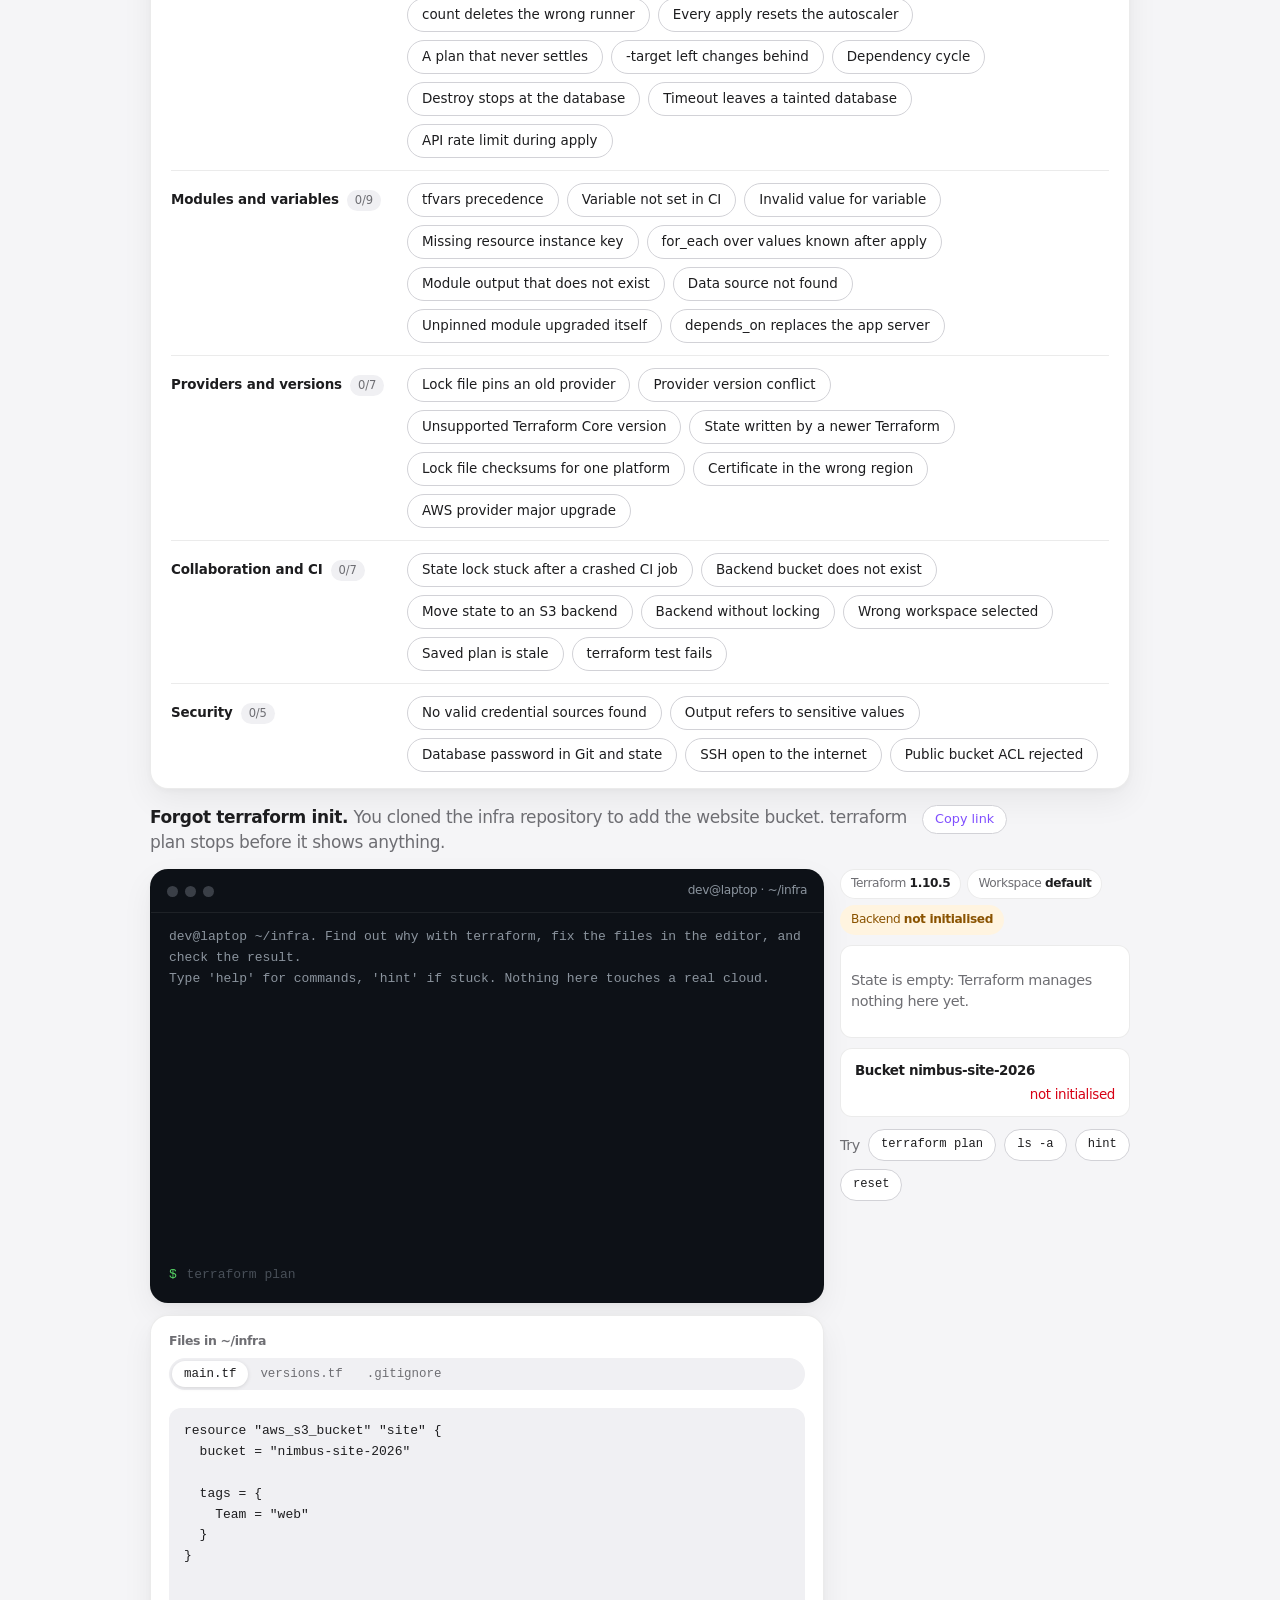
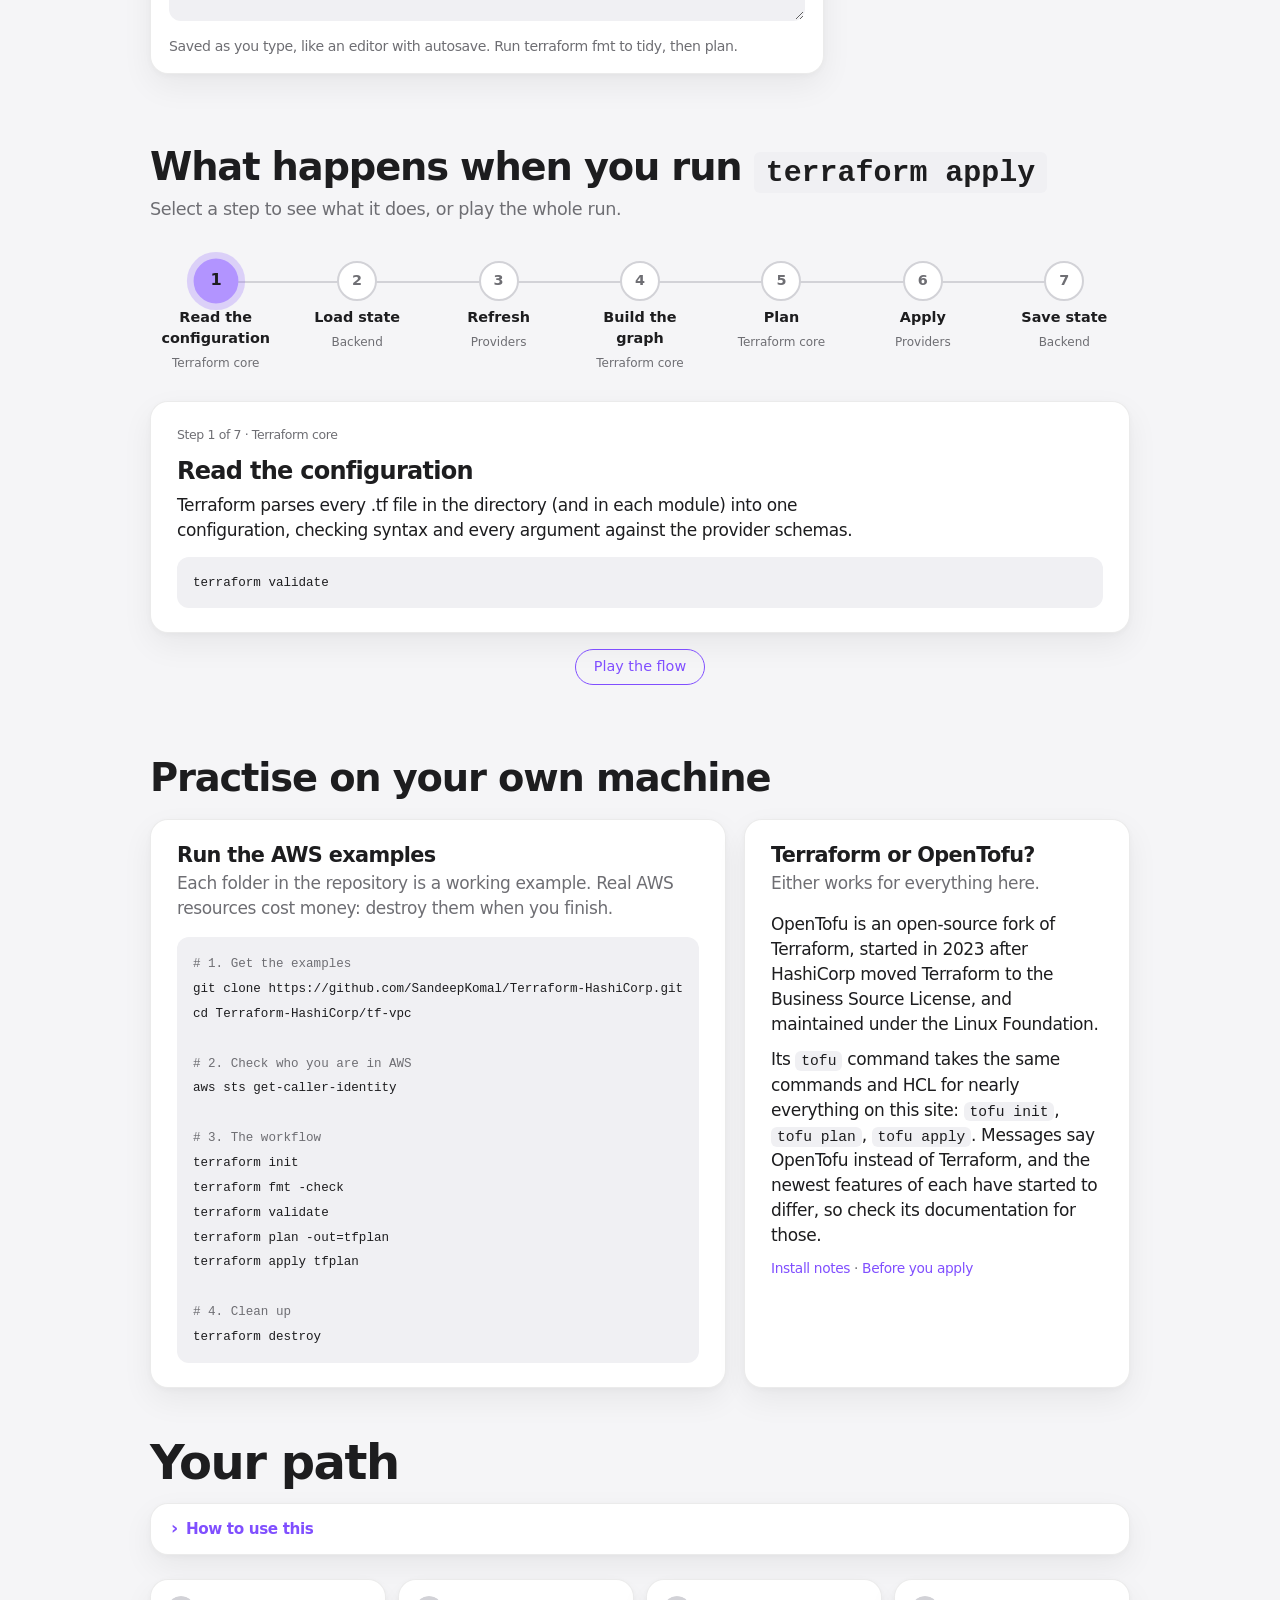
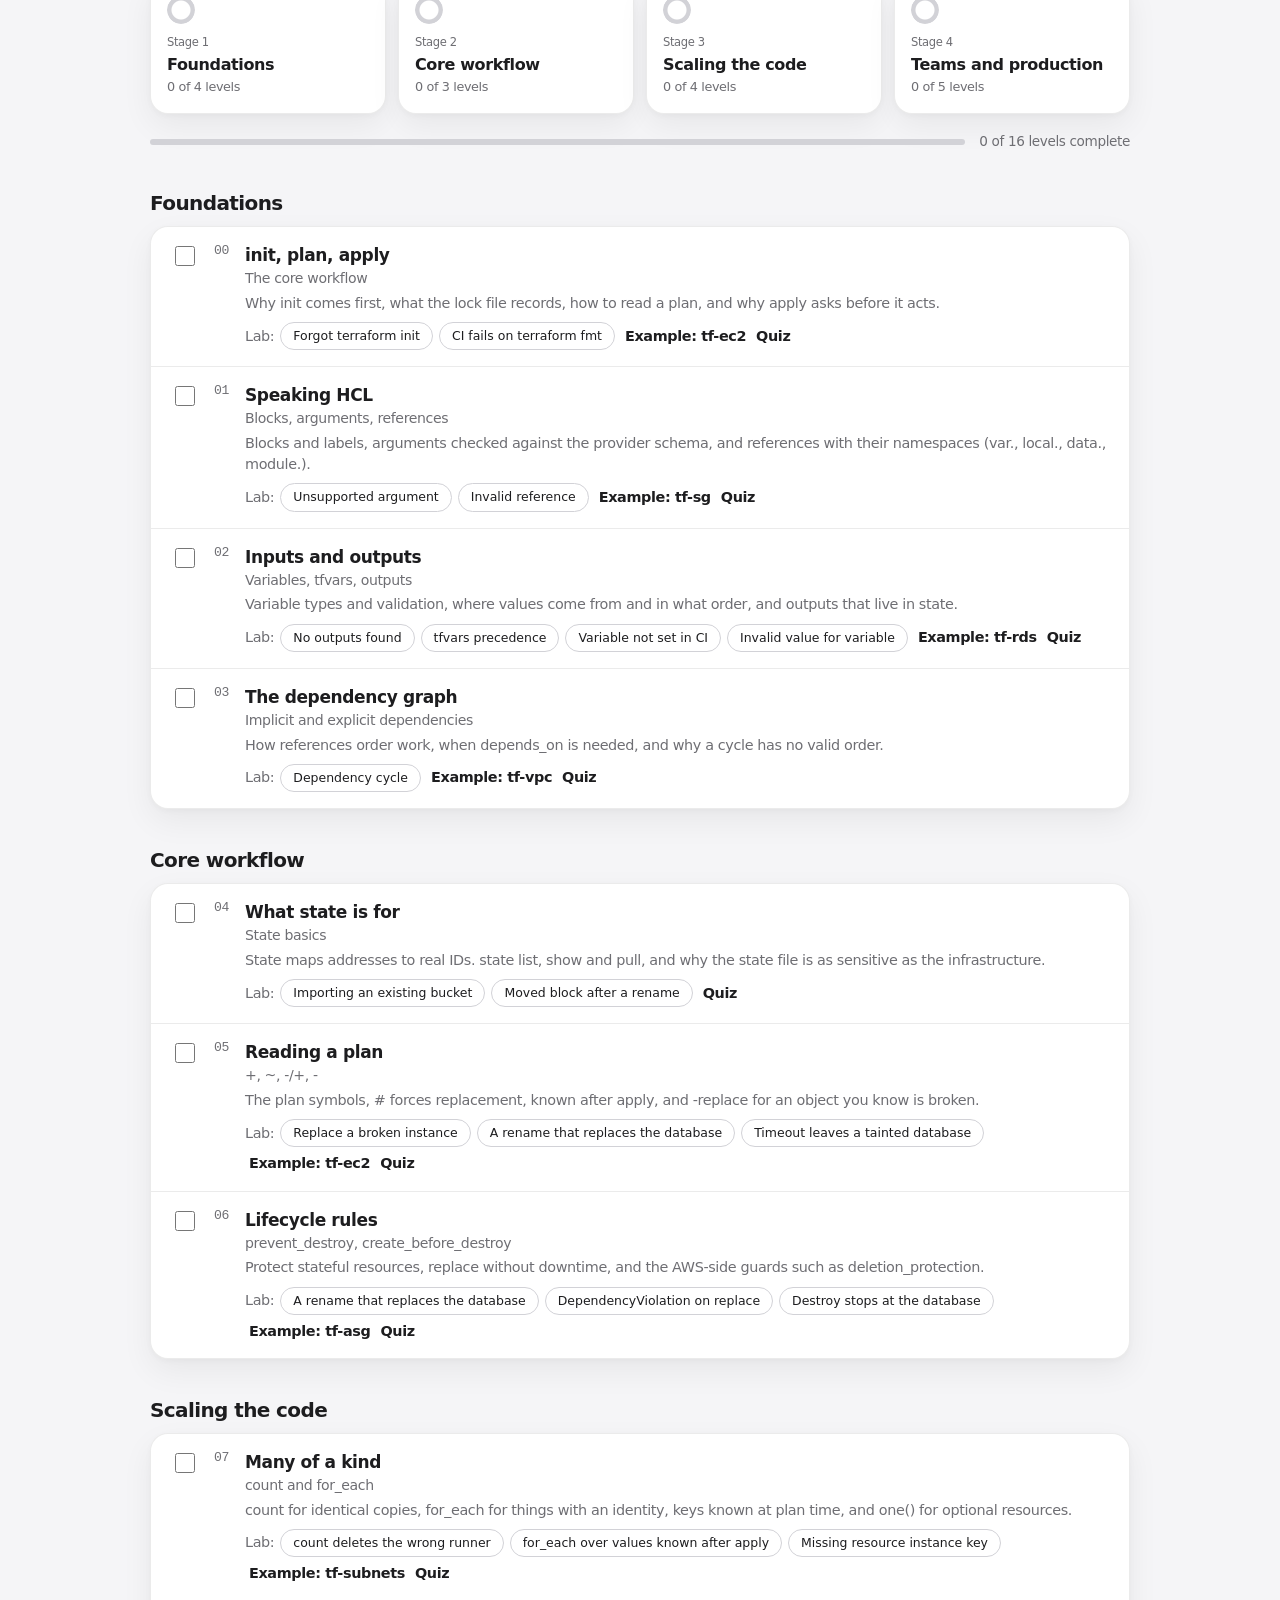
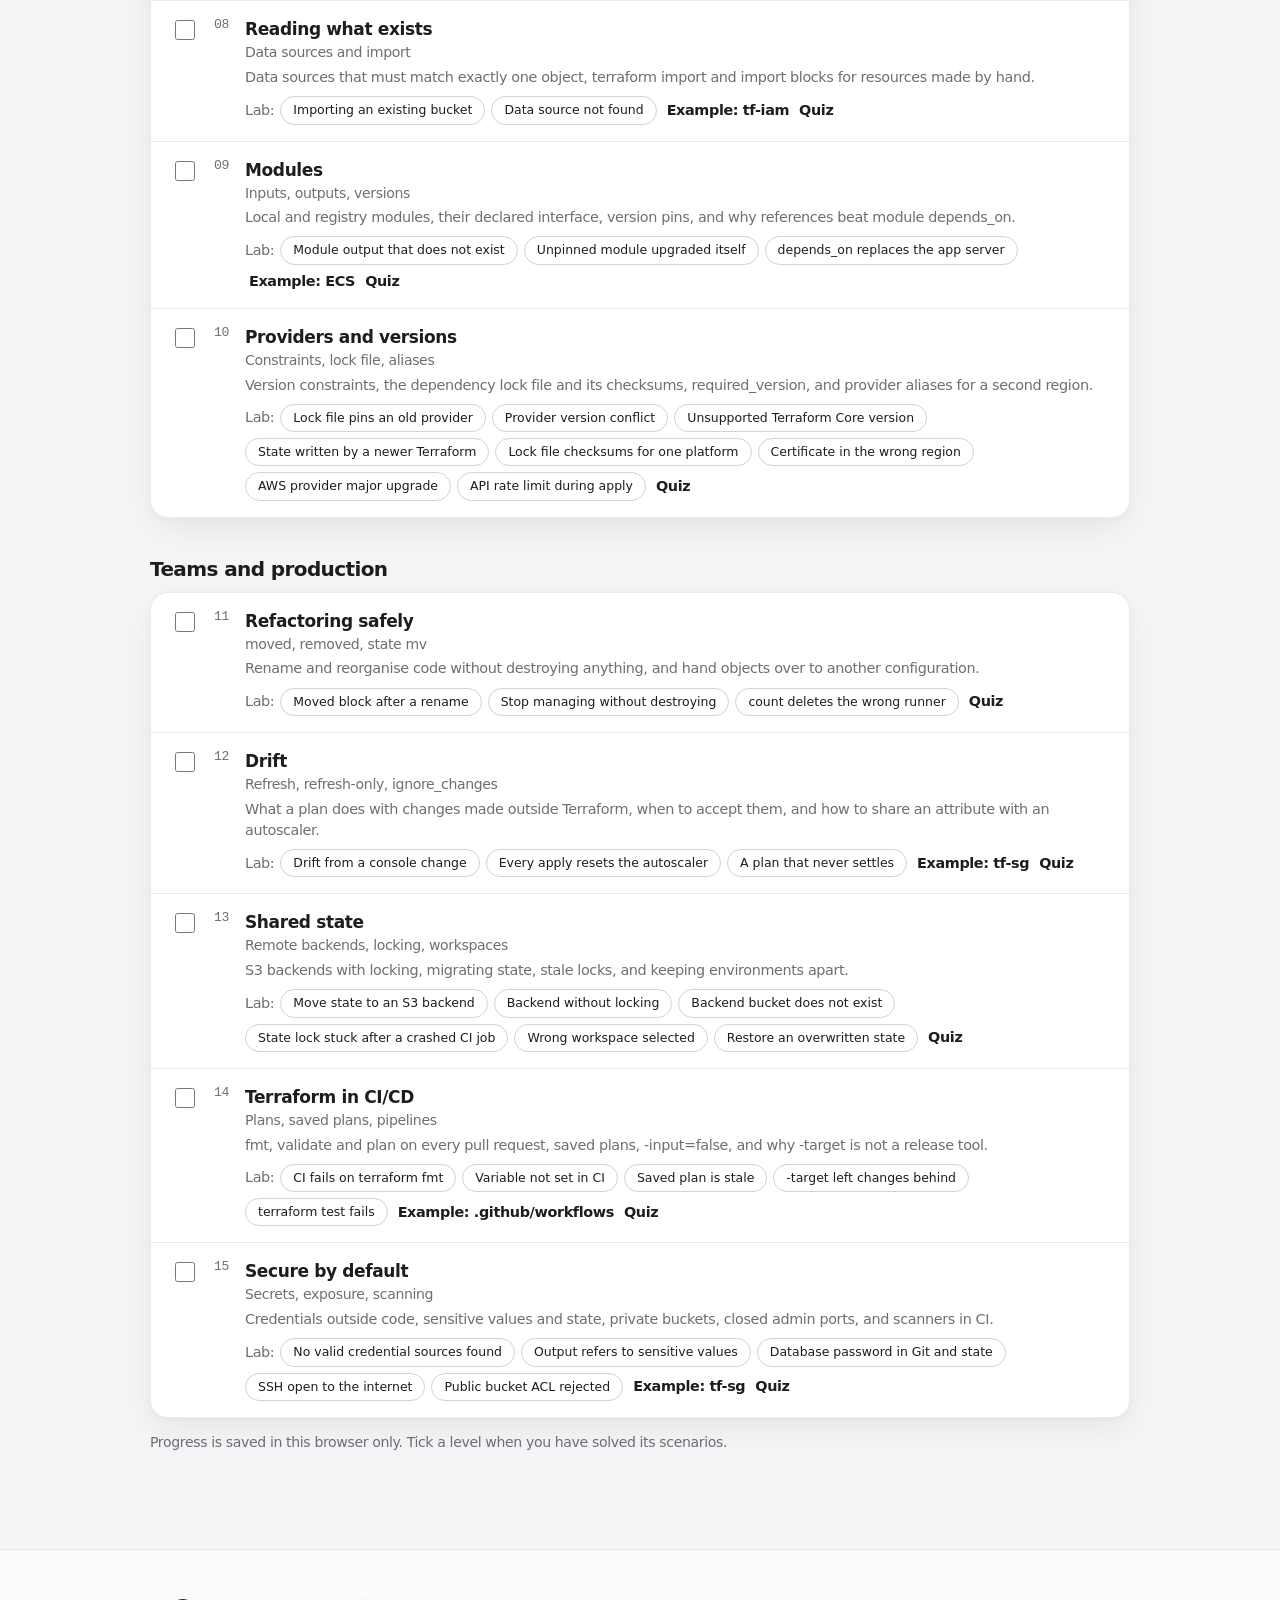
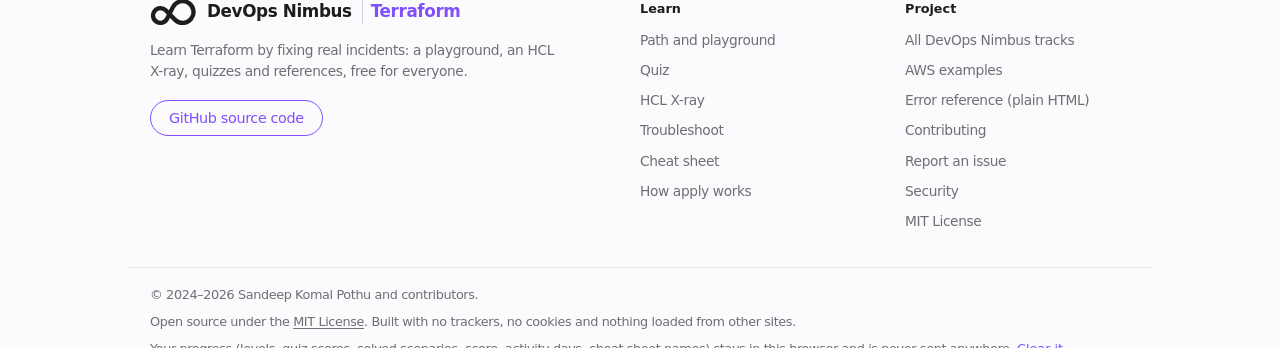
==== commit 7ca0107c: "Use the track's journey-dot colour and a command chip instead of a logo The logo in the header was n" ====
--- a/site/index.html
+++ b/site/index.html
@@ -56,7 +56,7 @@
     <section id="tab-path" class="tab">
       <div class="hero">
         <div class="hero-text">
-          <p class="eyebrow"><img src="logo.svg" alt="" width="28" height="28">Terraform · zero to on-call</p>
+          <p class="eyebrow"><code class="eyebrow-cmd" aria-hidden="true"><span>$</span> terraform plan</code>Terraform · zero to on-call</p>
           <h1>Read the plan before it reads you.</h1>
           <p class="sub">State, plans, modules and drift, learned by fixing real incidents on a simulated cloud that never sends a bill.</p>
         </div>
--- a/site/style.css
+++ b/site/style.css
@@ -8,11 +8,11 @@
   --muted: #6e6e73;
   --line: #d2d2d7;
   --hair: rgba(0, 0, 0, .08);
-  --accent: #8b36d6;
-  --accent-hover: #812ace;
+  --accent: #804fff; --accent-fill: #b294ff; --accent-fill-hover: #9d82e0; --on-fill: #1d1d1f;
+  --accent-hover: #6d43d9;
   --accent-2: #2f7fe0;
-  --stage-accent: #a665e0; /* the dark stage keeps the dark-mode accent */
-  --accent-soft: #e8e5f9;
+  --stage-accent: #b294ff; /* the dark stage keeps the dark-mode accent */
+  --accent-soft: #f6f2ff;
   --on-accent: #ffffff;
   --stage: #0b0b0d;
   --stage-text: #f5f5f7;
@@ -44,10 +44,10 @@
     --muted: #a1a1a6;
     --line: #424245;
     --hair: rgba(255, 255, 255, .1);
-    --accent: #a665e0;
-    --accent-hover: #ba87e7;
+    --accent: #b294ff; --accent-fill: #b294ff; --accent-fill-hover: #bea4ff; --on-fill: #000000;
+    --accent-hover: #c1a9ff;
     --accent-2: #5b9ae7;
-    --accent-soft: #352941;
+    --accent-soft: #322d42;
     --on-accent: #000000;
     --ok: #30d158;
     --ok-soft: #0f2e18;
@@ -110,8 +110,8 @@
 }
 .pill:hover { text-decoration: none; background: var(--accent-soft); }
 .pill:active { transform: scale(.98); }
-.pill.primary { background: var(--accent); color: var(--on-accent); }
-.pill.primary:hover { background: var(--accent-hover); }
+.pill.primary { background: var(--accent-fill); color: var(--on-fill); border-color: var(--accent-fill); }
+.pill.primary:hover { background: var(--accent-fill-hover); border-color: var(--accent-fill); }
 .small-pill { min-height: 36px; padding: 0 18px; font-size: .9rem; }
 
 .section-title { font-size: clamp(1.7rem, 3.5vw, 2.4rem); font-weight: 700; margin: 72px 0 8px; }
@@ -135,7 +135,7 @@
   transition: background .35s var(--ease), border-color .35s var(--ease), color .35s var(--ease), transform .35s var(--ease), box-shadow .35s var(--ease);
 }
 .step.past .dot { border-color: var(--accent); color: var(--accent); }
-.step.on .dot { background: var(--accent); border-color: var(--accent); color: #fff; transform: scale(1.12); box-shadow: 0 0 0 6px color-mix(in srgb, var(--accent) 22%, transparent); }
+.step.on .dot { background: var(--accent-fill); border-color: var(--accent-fill); color: var(--on-fill); transform: scale(1.12); box-shadow: 0 0 0 6px color-mix(in srgb, var(--accent) 22%, transparent); }
 .step-name { font-weight: 600; font-size: .9rem; text-align: center; }
 .step-role { font-size: .75rem; color: var(--muted); text-align: center; }
 .flow-detail { min-height: 196px; }
@@ -172,7 +172,7 @@
 
 .progress-row { display: flex; align-items: center; gap: 14px; margin: 6px 0 8px; }
 .bar { flex: 1; height: 6px; background: var(--line); border-radius: 99px; overflow: hidden; }
-.bar span { display: block; height: 100%; width: 0; background: var(--accent); border-radius: 99px; transition: width .5s var(--ease); }
+.bar span { display: block; height: 100%; width: 0; background: var(--accent-fill); border-radius: 99px; transition: width .5s var(--ease); }
 #bar-text { color: var(--muted); font-size: .85rem; white-space: nowrap; }
 
 /* Levels */
@@ -206,7 +206,7 @@
   border: 1px solid var(--hair); border-radius: var(--radius); padding: 14px 20px; margin-bottom: 18px; display: grid; gap: 10px;
 }
 .score .meter { display: block; height: 6px; background: var(--line); border-radius: 99px; overflow: hidden; }
-.score .fill { display: block; height: 100%; width: 0; background: var(--accent); transition: width .35s var(--ease); }
+.score .fill { display: block; height: 100%; width: 0; background: var(--accent-fill); transition: width .35s var(--ease); }
 .score .result { margin: 0; }
 .linkish { font: inherit; color: var(--accent); background: none; border: 0; padding: 0; cursor: pointer; }
 .linkish:hover { text-decoration: underline; }
@@ -475,7 +475,7 @@
 .pg-r.drift .pg-dot, .pg-r.gone .pg-dot { background: var(--warn); }
 .pg-r.gone .pg-r-addr { text-decoration: line-through; }
 .pg-r.plan { background: transparent; border: 1px dashed var(--line); }
-.pg-r.plan .pg-dot { background: var(--accent); }
+.pg-r.plan .pg-dot { background: var(--accent-fill); }
 .pg-check { display: flex; flex-wrap: wrap; align-items: center; gap: 4px 12px; padding: 12px 14px; border-radius: var(--radius-sm); border: 1px solid var(--hair); background: var(--surface); font-size: .84rem; }
 .pg-check-label { font-weight: 600; }
 .pg-check-text { margin-left: auto; font-weight: 500; }
@@ -762,7 +762,7 @@
 .eng-score { display: flex; align-items: baseline; gap: 10px; color: var(--text) !important; font-size: 2.2rem !important; font-weight: 700; letter-spacing: -.04em; line-height: 1.1; }
 .eng-score span { font-size: .95rem; font-weight: 600; letter-spacing: 0; color: var(--accent); }
 .eng-bar { display: block; width: 100%; height: 6px; border-radius: 99px; background: var(--code-bg); overflow: hidden; margin: 4px 0; }
-.eng-bar-fill { display: block; height: 100%; border-radius: inherit; background: var(--accent); }
+.eng-bar-fill { display: block; height: 100%; border-radius: inherit; background: var(--accent-fill); }
 .eng-session { font-size: .85rem !important; font-variant-numeric: tabular-nums; }
 .eng-board { grid-column: 1 / -1; padding: 24px; border-radius: 22px; background: var(--surface); border: 1px solid var(--hair); display: grid; gap: 16px; }
 .eng-panels { display: grid; grid-template-columns: 1fr 1.3fr; gap: 16px; }
@@ -823,7 +823,7 @@
 .subnav a { position: relative; padding: 11px 12px; font-size: .84rem; color: var(--text); opacity: .75; text-decoration: none; white-space: nowrap; }
 .subnav a:hover { opacity: 1; text-decoration: none; }
 .subnav a[aria-current="page"] { opacity: 1; font-weight: 600; }
-.subnav a[aria-current="page"]::after { content: ""; position: absolute; left: 12px; right: 12px; bottom: -1px; height: 2px; border-radius: 2px; background: var(--accent); }
+.subnav a[aria-current="page"]::after { content: ""; position: absolute; left: 12px; right: 12px; bottom: -1px; height: 2px; border-radius: 2px; background: var(--accent-fill); }
 [data-mode="fix"] .subnav a[aria-current="page"]::after { background: var(--oncall); }
 @media (max-width: 720px) {
   .top-inner { flex-wrap: wrap; height: auto; gap: 8px 10px; padding-top: 8px; padding-bottom: 8px; }
@@ -853,3 +853,71 @@
 .brand-hub:focus-visible { outline: 2px solid var(--accent); outline-offset: 3px; }
 .sr-only { position: absolute; width: 1px; height: 1px; padding: 0; margin: -1px; overflow: hidden; clip: rect(0 0 0 0); white-space: nowrap; border: 0; }
 @media (prefers-reduced-motion: reduce) { .brand-back { transition: none; } }
+/* Narrow phones: the logo stands for DevOps Nimbus so the header keeps one row. */
+@media (max-width: 440px) { .brand-hub > span:not([class]) { display: none; } }
+
+/* While a feature's code is still arriving, its space shows calm grey shapes of what is coming,
+   sized to what replaces them, and the first screen fades in once as one piece. Both stop for
+   reduced motion. */
+.pg-scenarios:empty, .pg-story:empty, main:has(.pg-scenarios:empty) .pg-out:empty, .pg-editor:empty, .pg-map:empty, #quiz-list:empty {
+  background: repeating-linear-gradient(to bottom, var(--code-bg) 0 12px, transparent 12px 28px) content-box;
+  animation: nimbus-skel 1.6s ease-in-out infinite alternate;
+}
+.pg-scenarios:empty { min-height: 968px; padding-top: 20px; padding-bottom: 20px; }
+.pg-story:empty { align-self: flex-start; width: 760px; max-width: 100%; min-height: 50px; background-size: 80% 100%; background-repeat: no-repeat; }
+main:has(.pg-scenarios:empty) .pg-out:empty { background-image: repeating-linear-gradient(to bottom, color-mix(in srgb, #fff 9%, transparent) 0 10px, transparent 10px 24px); background-size: 70% 100%; background-repeat: no-repeat; }
+.pg-editor:empty { min-height: 360px; }
+.pg-map:empty { min-height: 225px; border-radius: var(--radius-sm); }
+#quiz-list:empty { min-height: 320px; }
+#pg-goal:empty, .pg-try:empty::before { background: var(--code-bg); border-radius: 99px; }
+#pg-goal:empty { display: inline-block; vertical-align: middle; width: min(310px, 80vw); height: 39px; border: 0; animation: nimbus-skel 1.6s ease-in-out infinite alternate; }
+/* Pills for the Try commands: two rows beside the terminal, one row below it. */
+.pg-try:empty { min-height: 72px; animation: nimbus-skel 1.6s ease-in-out infinite alternate; }
+.pg-try:empty::before { content: ""; width: 120px; height: 30px; box-shadow: 128px 0 0 var(--code-bg), 0 40px 0 var(--code-bg); }
+/* The diagram: an empty card of the same size, 2:1 on wide screens. */
+#arch:empty {
+  padding-top: calc(50% + 69px); border: 1px solid var(--hair); border-radius: var(--radius); box-shadow: var(--shadow);
+  background: var(--surface) linear-gradient(var(--code-bg), var(--code-bg)) 50% 50% / calc(100% - 56px) calc(100% - 56px) no-repeat;
+  animation: nimbus-skel 1.6s ease-in-out infinite alternate;
+}
+@keyframes nimbus-skel { from { opacity: .5; } to { opacity: 1; } }
+/* The picker card wraps its scenario buttons into more rows as the page narrows. */
+@media (max-width: 1001px) { .pg-scenarios:empty { min-height: 1010px; } }
+@media (max-width: 995px) { .pg-scenarios:empty { min-height: 1094px; } }
+@media (max-width: 979px) { .pg-scenarios:empty { min-height: 1136px; } }
+@media (min-width: 861px) and (max-width: 910px) { .pg-editor:empty { min-height: 381px; } }
+@media (max-width: 860px) { .pg-scenarios:empty { min-height: 1086px; } .pg-map:empty { min-height: 168px; } .pg-try:empty { min-height: 32px; } .pg-try:empty::before { box-shadow: 128px 0 0 var(--code-bg), 256px 0 0 var(--code-bg); } }
+@media (max-width: 825px) { .pg-scenarios:empty { min-height: 1128px; } }
+@media (max-width: 813px) { .pg-scenarios:empty { min-height: 1170px; } }
+@media (max-width: 765px) { .pg-scenarios:empty { min-height: 1212px; } }
+@media (max-width: 753px) { .pg-scenarios:empty { min-height: 1296px; } }
+@media (max-width: 741px) { .pg-scenarios:empty { min-height: 1338px; } }
+@media (max-width: 720px) {
+  /* The scenario picker is one scrolling row of pills here. */
+  .pg-scenarios:empty { min-height: 38px; padding-top: 2px; padding-bottom: 2px; background: none; }
+  .pg-scenarios:empty::before { content: ""; flex: none; width: 96px; height: 34px; border-radius: 99px; background: var(--code-bg); box-shadow: 104px 0 0 var(--code-bg), 208px 0 0 var(--code-bg), 312px 0 0 var(--code-bg), 416px 0 0 var(--code-bg); }
+  .pg-story:empty { min-height: 47px; }
+  .pg-editor:empty { min-height: 345px; }
+  #arch:empty { padding-top: calc(261.11% + 6px); background-size: calc(100% - 32px) calc(100% - 32px); }
+}
+@media (max-width: 712px) { #arch:empty { padding-top: calc(261.11% + 15px); } }
+@media (max-width: 605px) { .pg-editor:empty { min-height: 366px; } }
+@media (max-width: 500px) { #arch:empty { padding-top: calc(261.11% + 65px); } }
+@media (max-width: 505px) { .pg-story:empty { min-height: 71px; } }
+@media (max-width: 430px) { .pg-map:empty { min-height: 203px; } }
+@media (max-width: 405px) { .pg-map:empty { min-height: 225px; } .pg-try:empty { min-height: 72px; } .pg-try:empty::before { box-shadow: 128px 0 0 var(--code-bg), 0 40px 0 var(--code-bg); } }
+@media (max-width: 379px) { .pg-story:empty { min-height: 94px; } }
+@media (max-width: 369px) { .pg-editor:empty { min-height: 414px; } }
+#signature:not(:empty), #stats:not(:empty), #engage:not(:empty), #bento:not(:empty), #levels:not(:empty) { animation: nimbus-fade .2s ease-out both; }
+@keyframes nimbus-fade { from { opacity: 0; transform: translateY(4px); } }
+@media (prefers-reduced-motion: reduce) {
+  .pg-scenarios:empty, .pg-story:empty, main:has(.pg-scenarios:empty) .pg-out:empty, .pg-editor:empty, .pg-map:empty, .pg-try:empty, #quiz-list:empty, #pg-goal:empty, #arch:empty { animation: none; }
+  #signature:not(:empty), #stats:not(:empty), #engage:not(:empty), #bento:not(:empty), #levels:not(:empty) { animation: none; }
+}
+
+/* The eyebrow's command chip stands for the track; the $ takes the track colour. */
+.eyebrow-cmd { font: 500 .8rem/1 ui-monospace, SFMono-Regular, Menlo, Consolas, monospace; background: #1d1d1f; color: #f5f5f7;
+  padding: 5px 8px; border-radius: 7px; white-space: nowrap; }
+.eyebrow-cmd span { color: #b294ff; }
+.eyebrow:has(.eyebrow-cmd) { display: block; }
+.eyebrow-cmd { display: inline-block; margin-right: 8px; vertical-align: .12em; }
